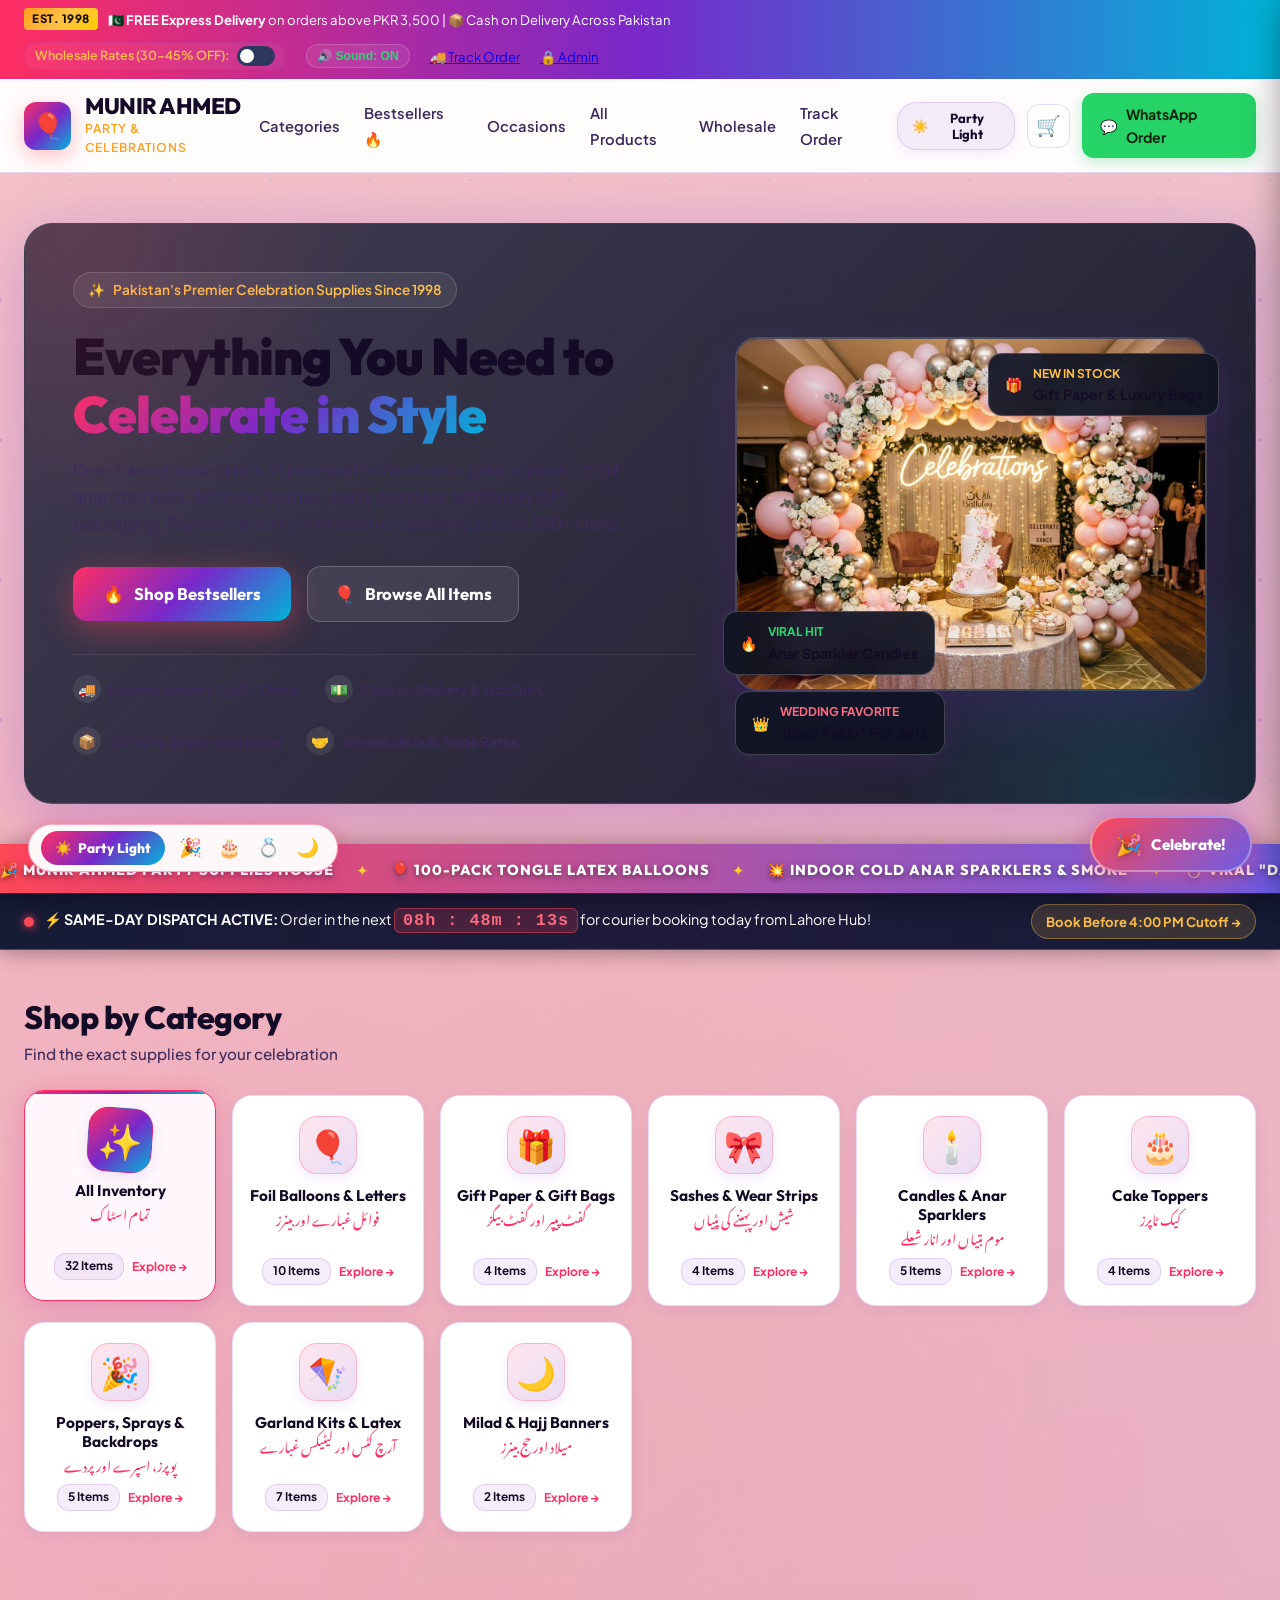
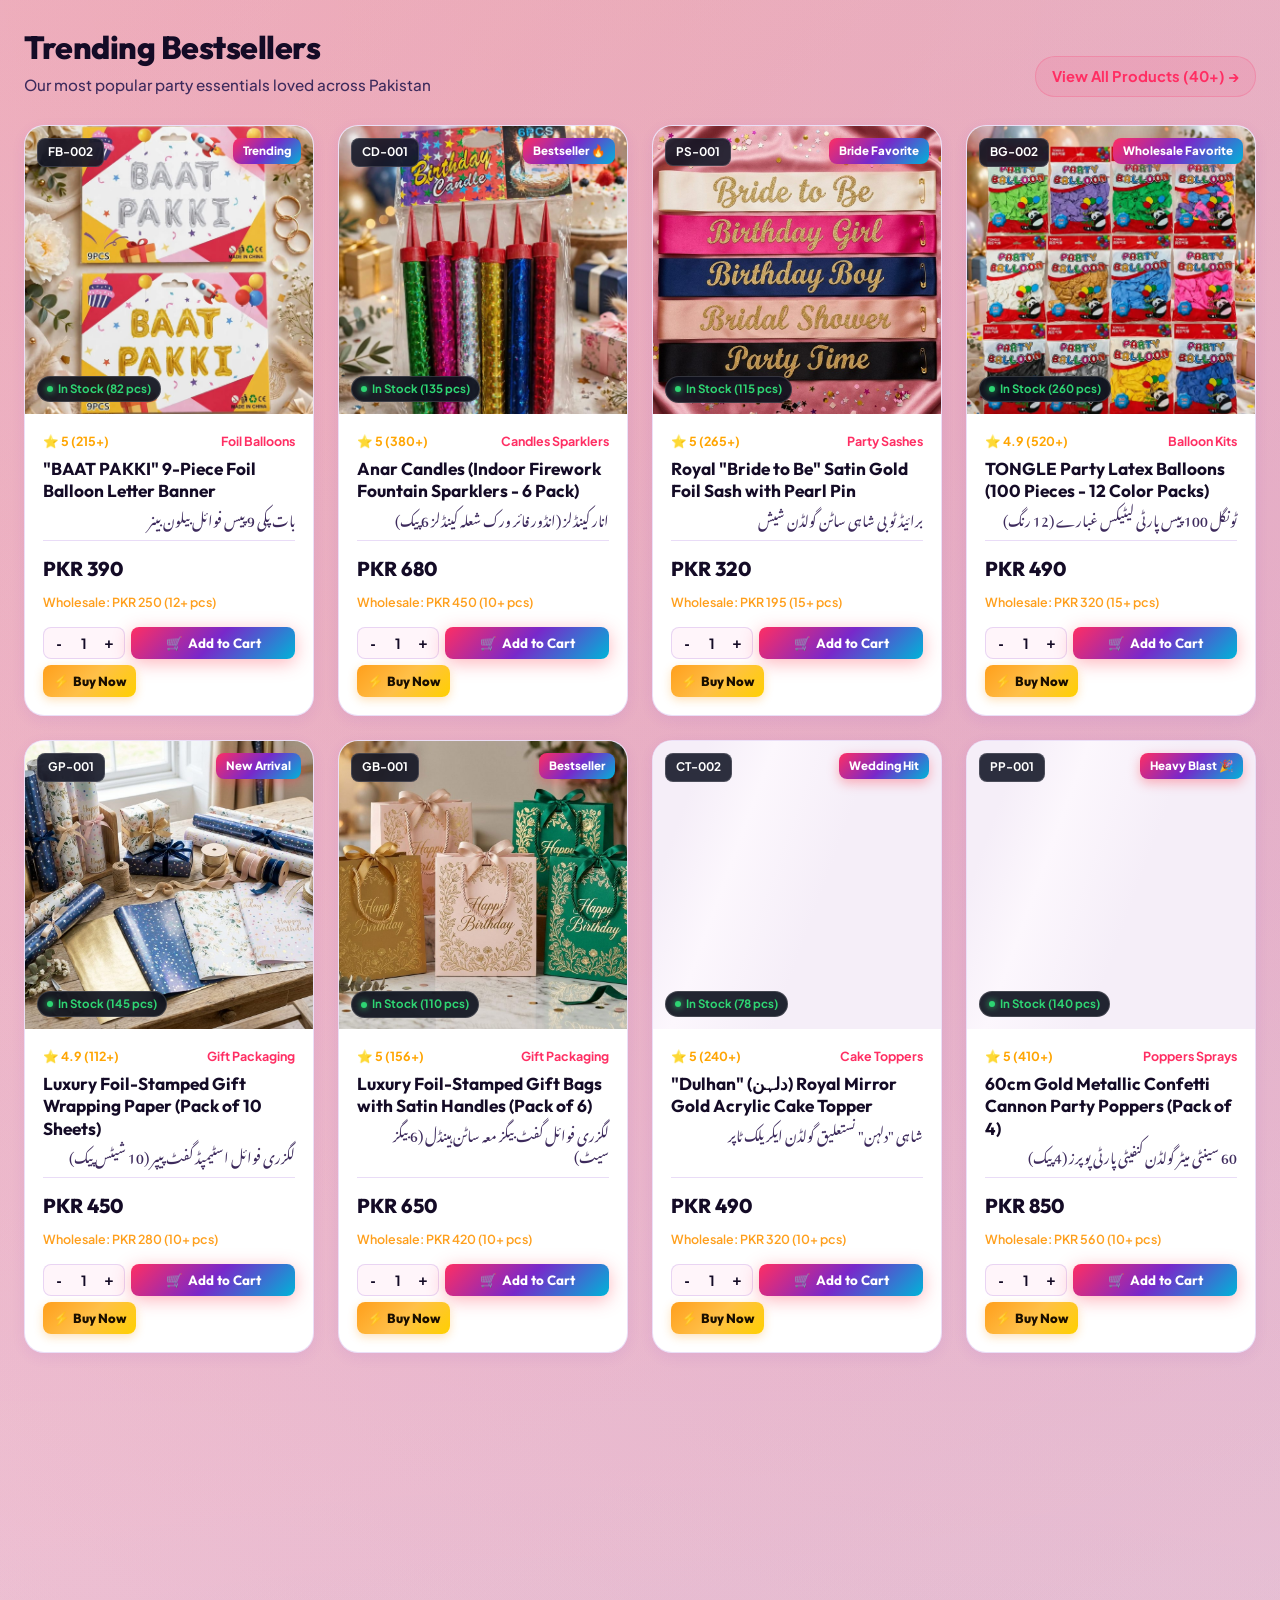
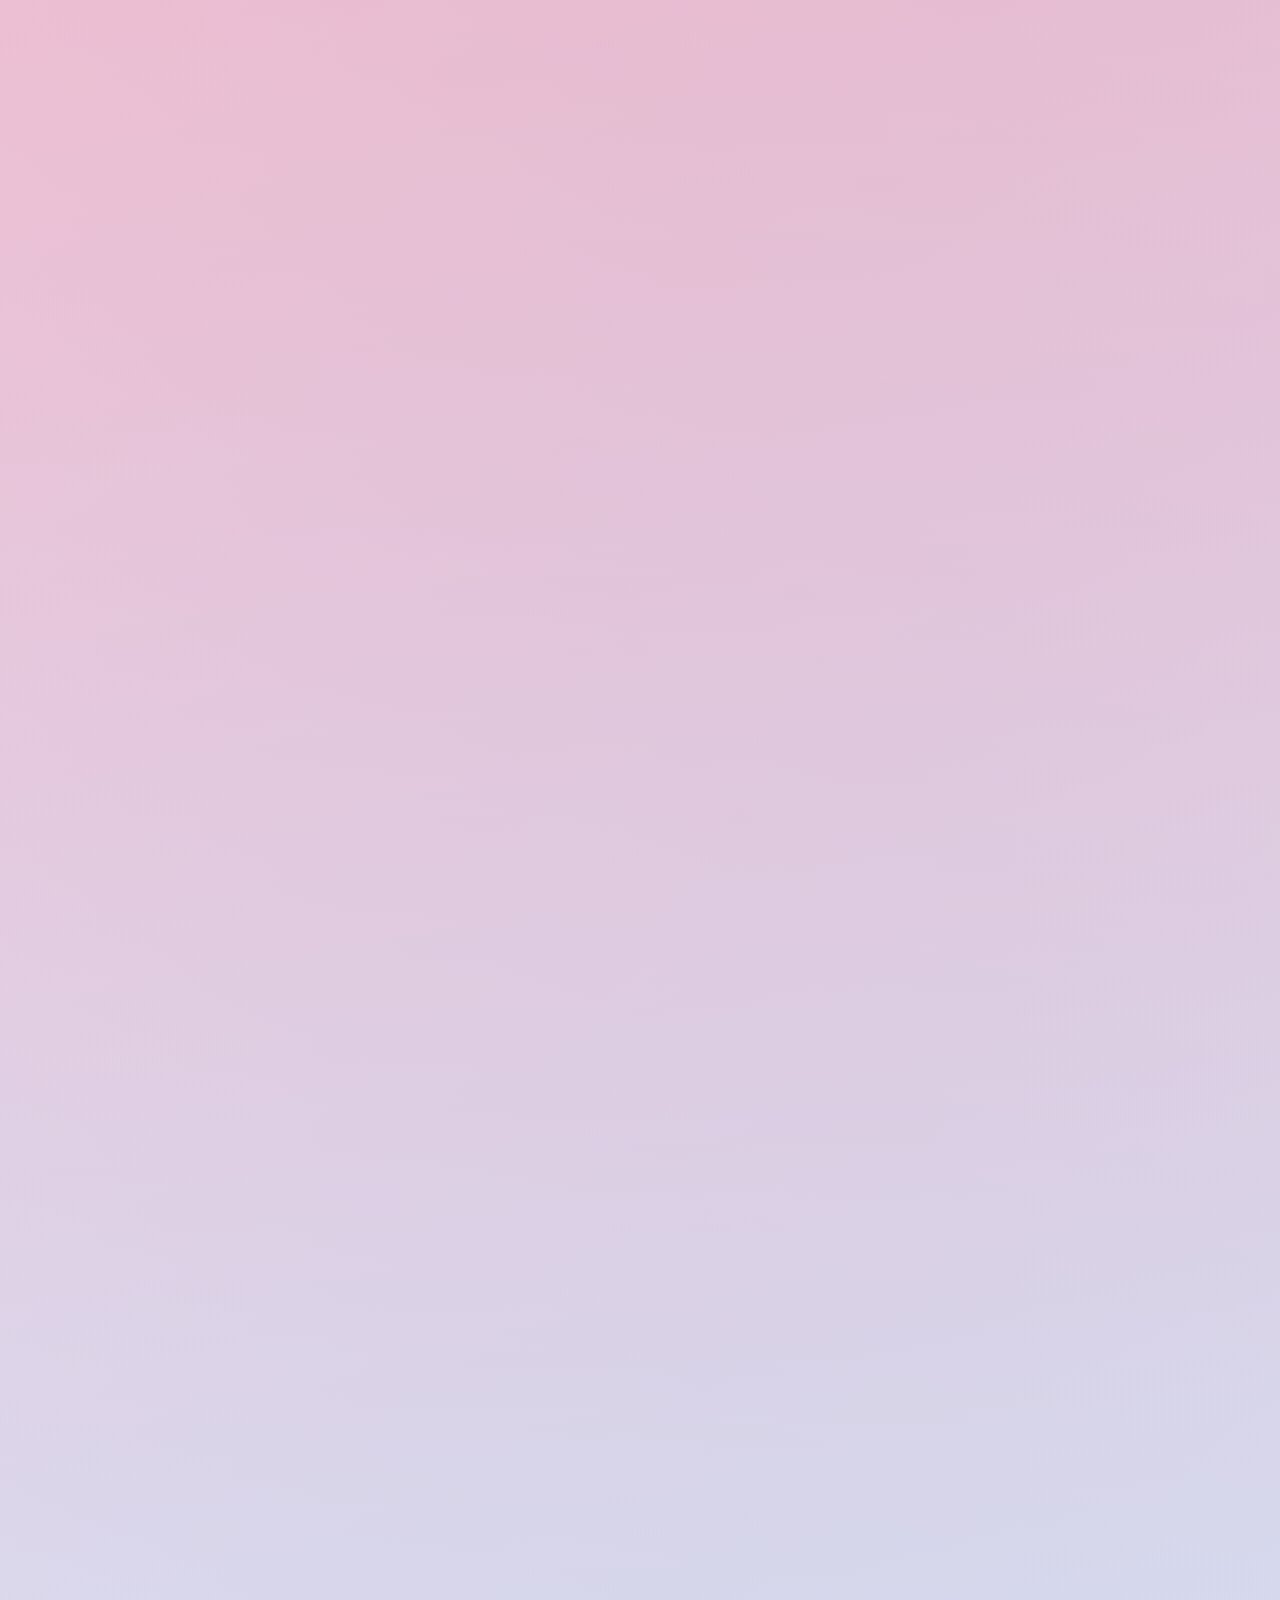
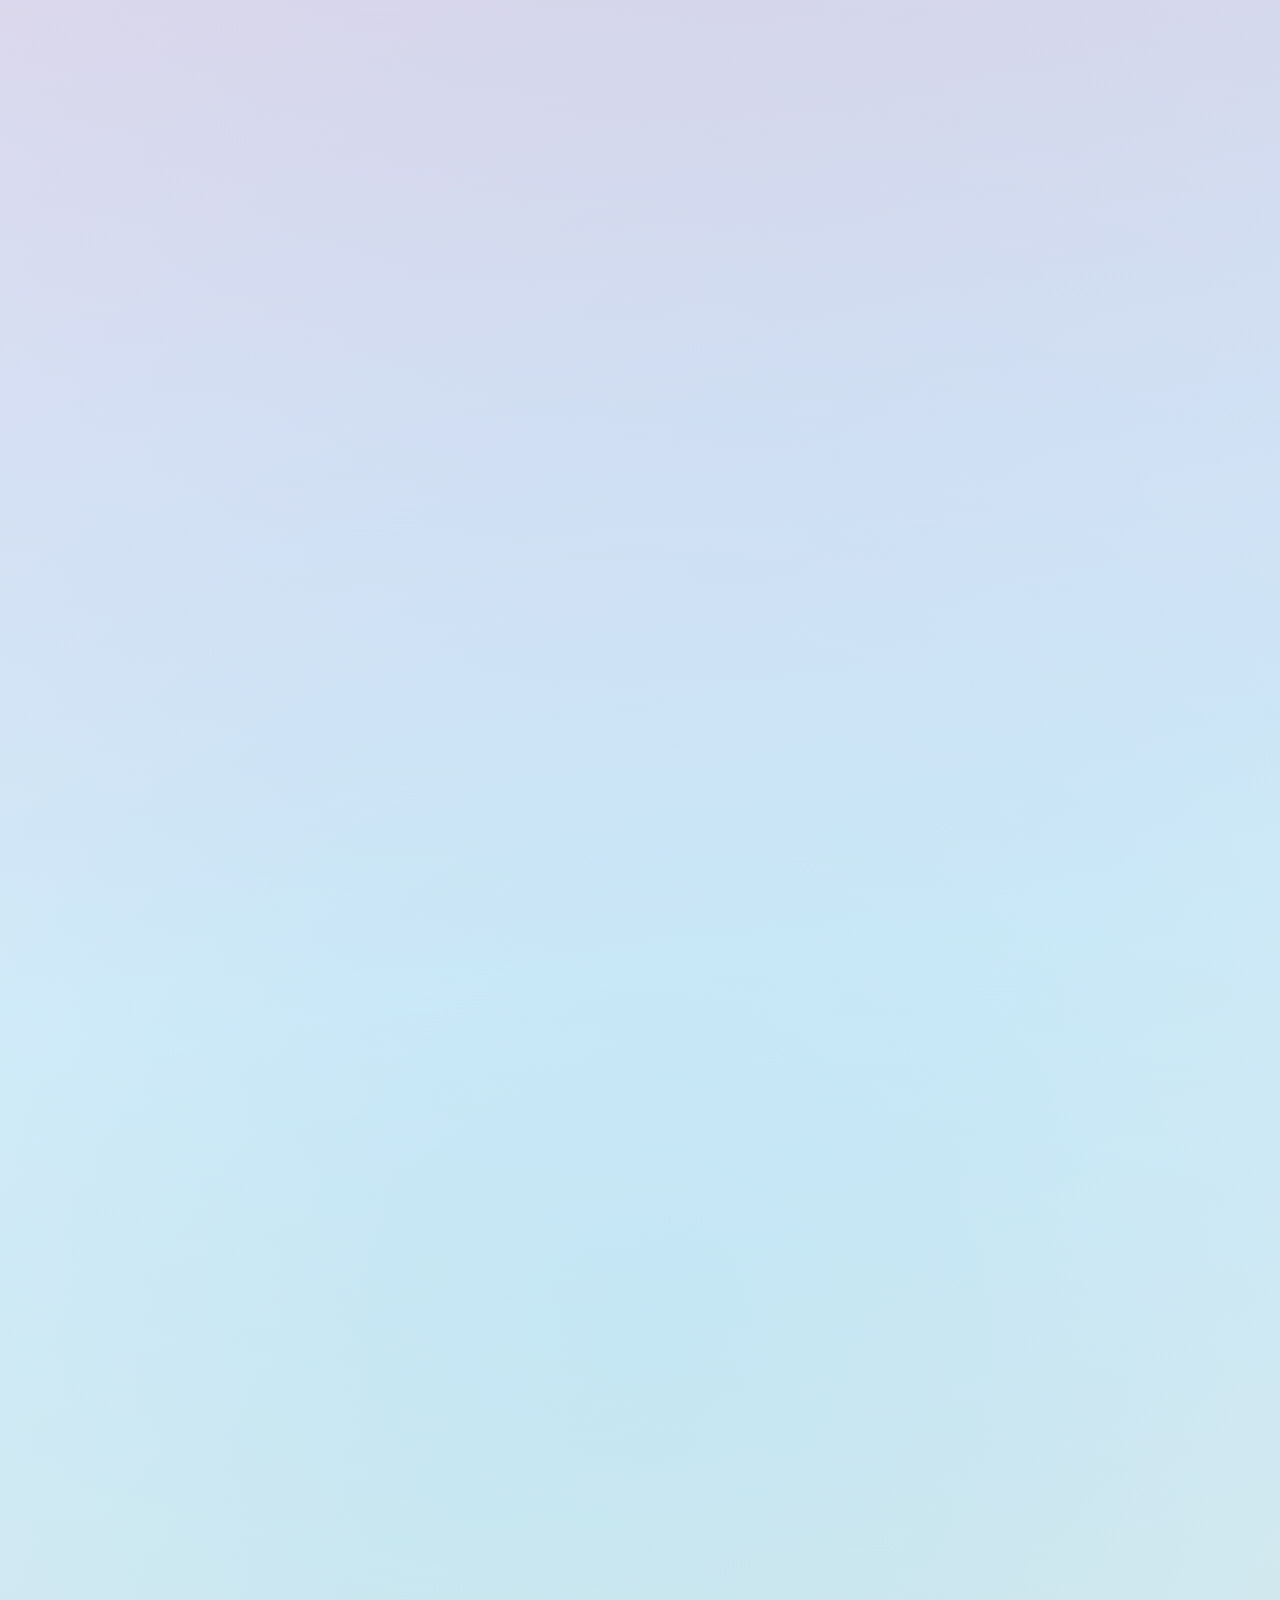
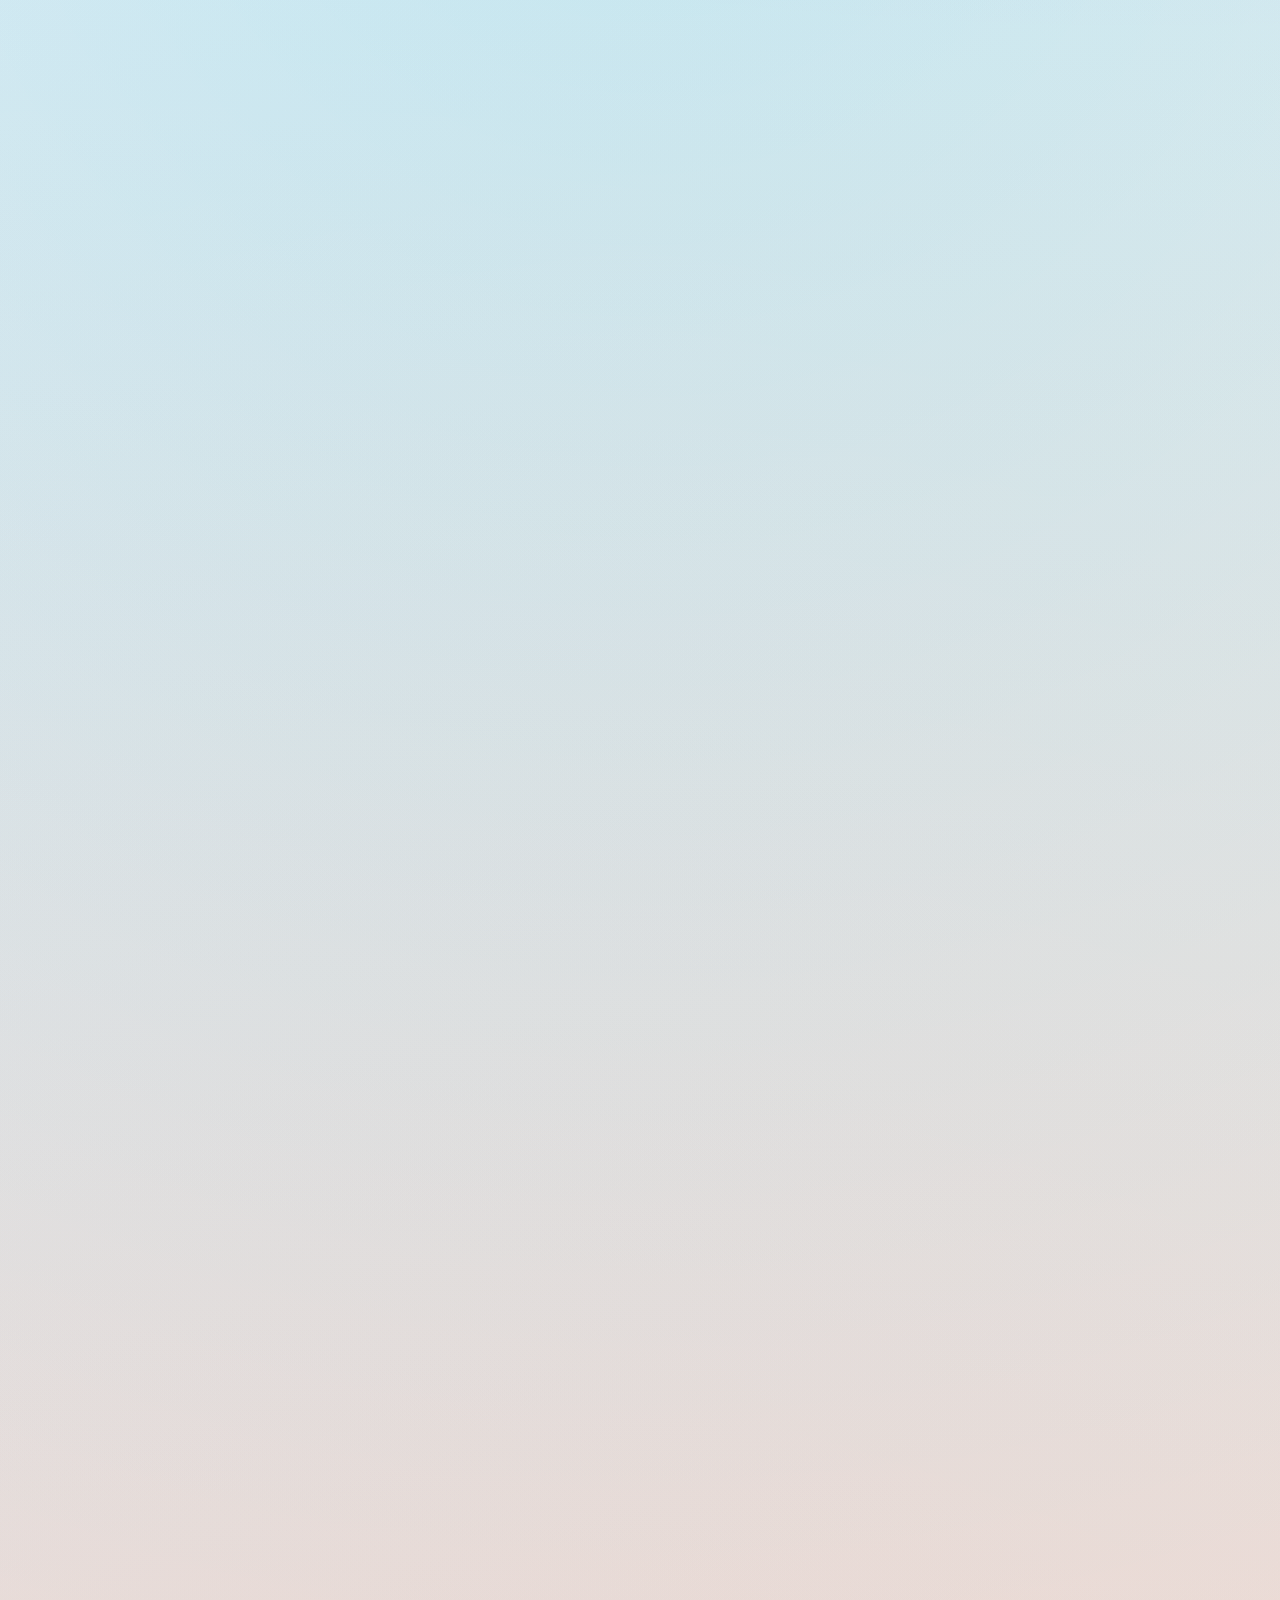
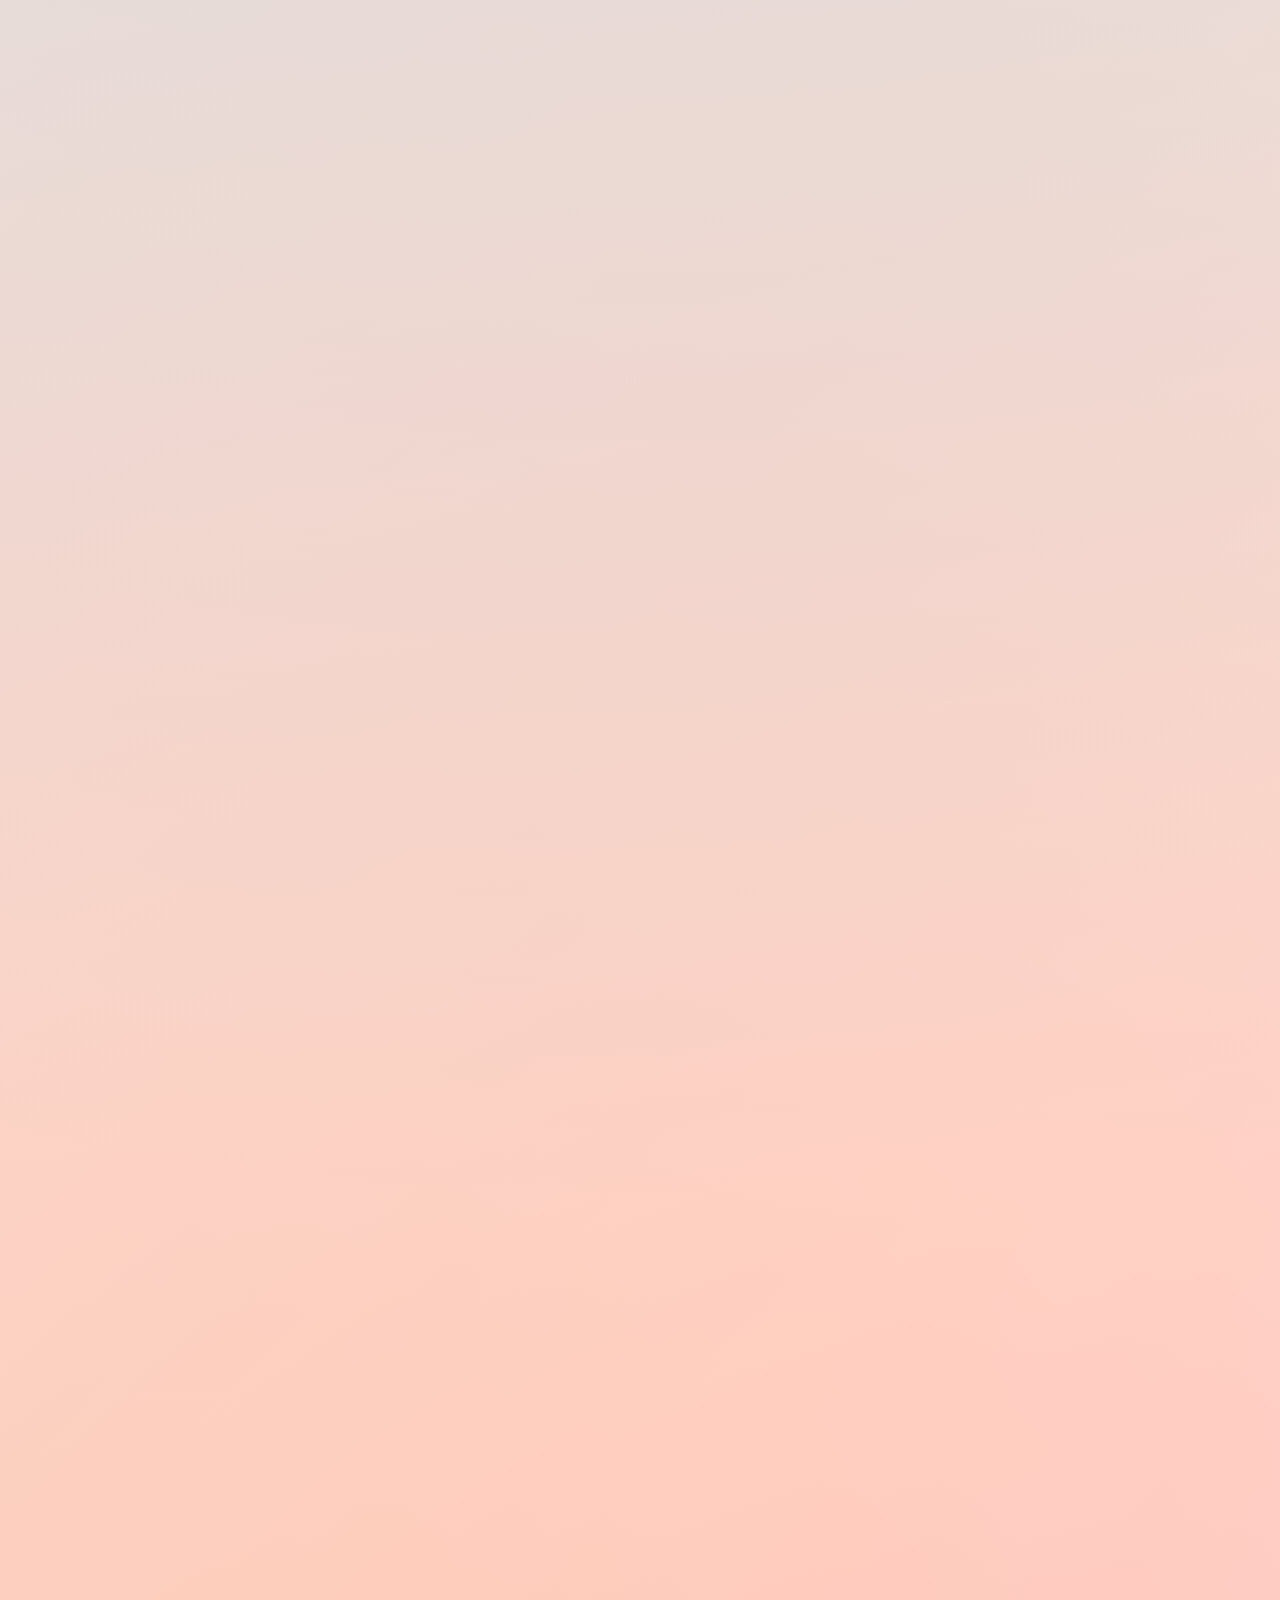
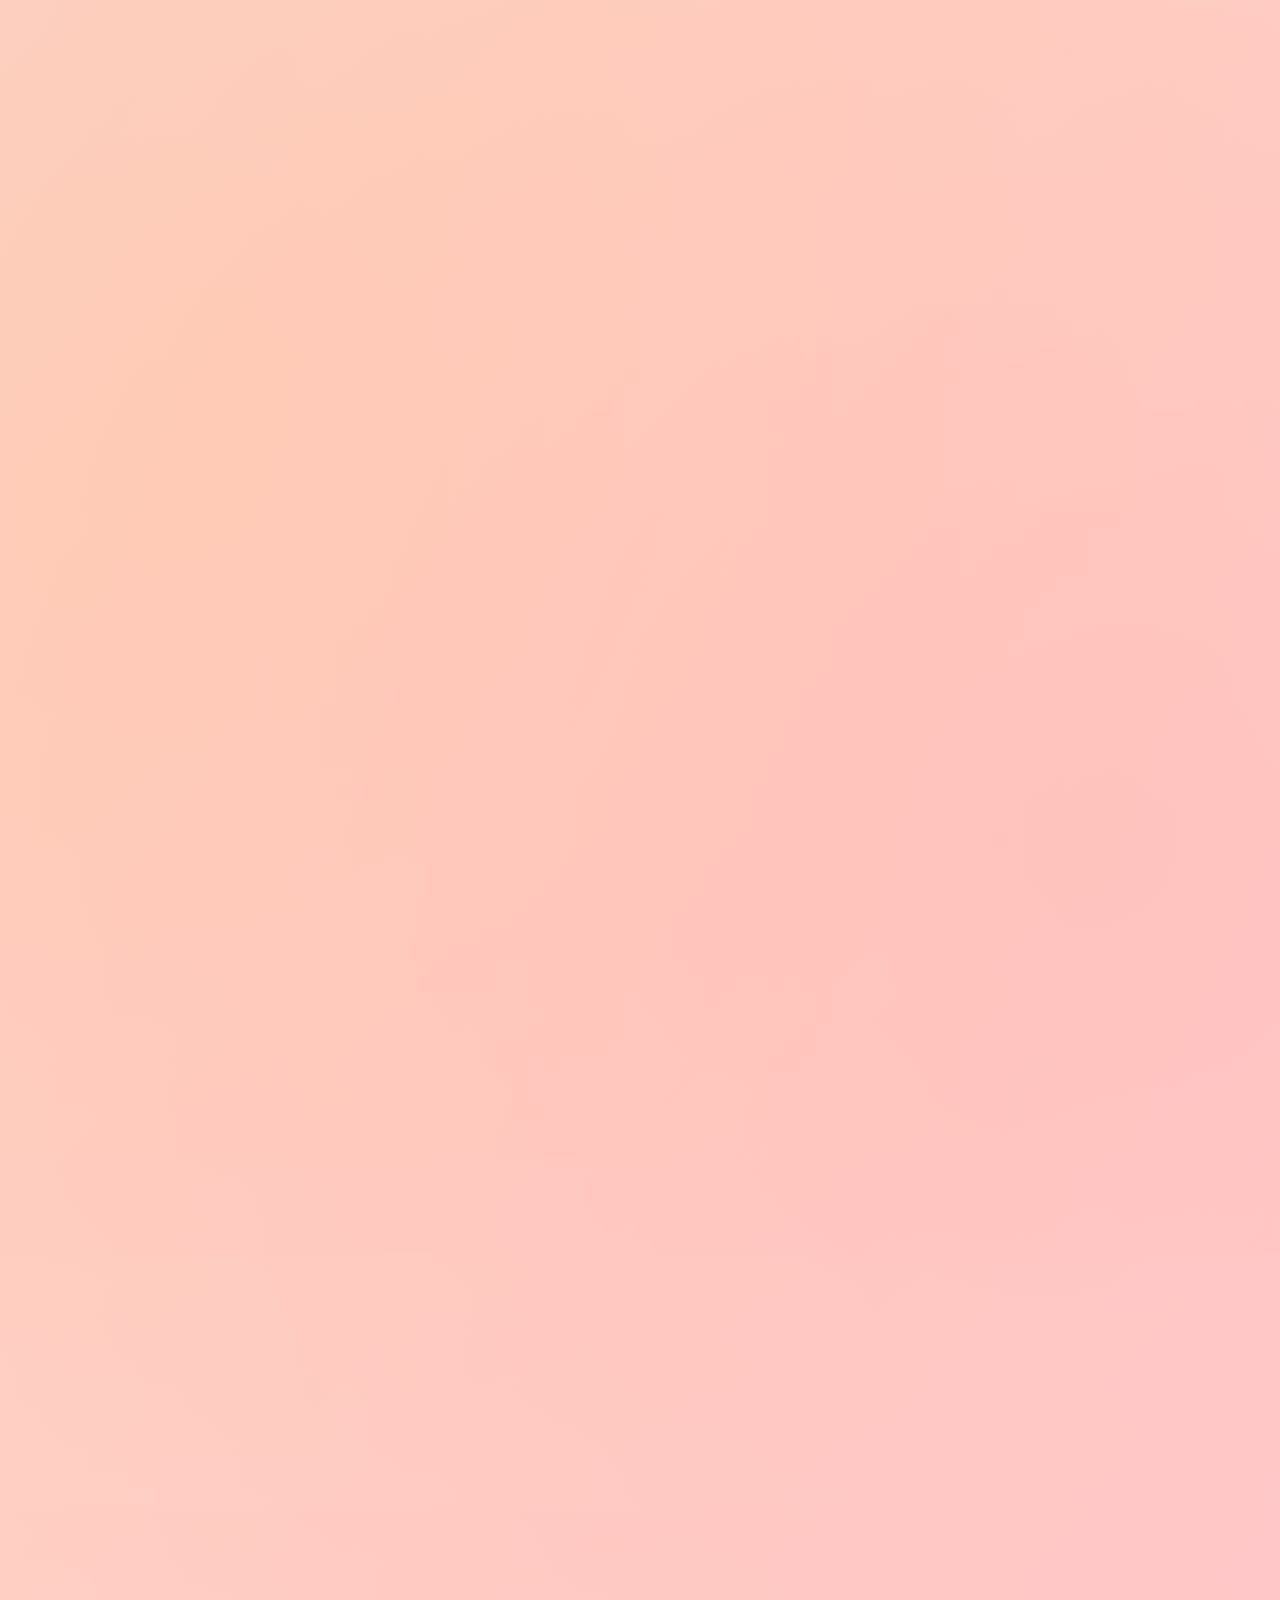
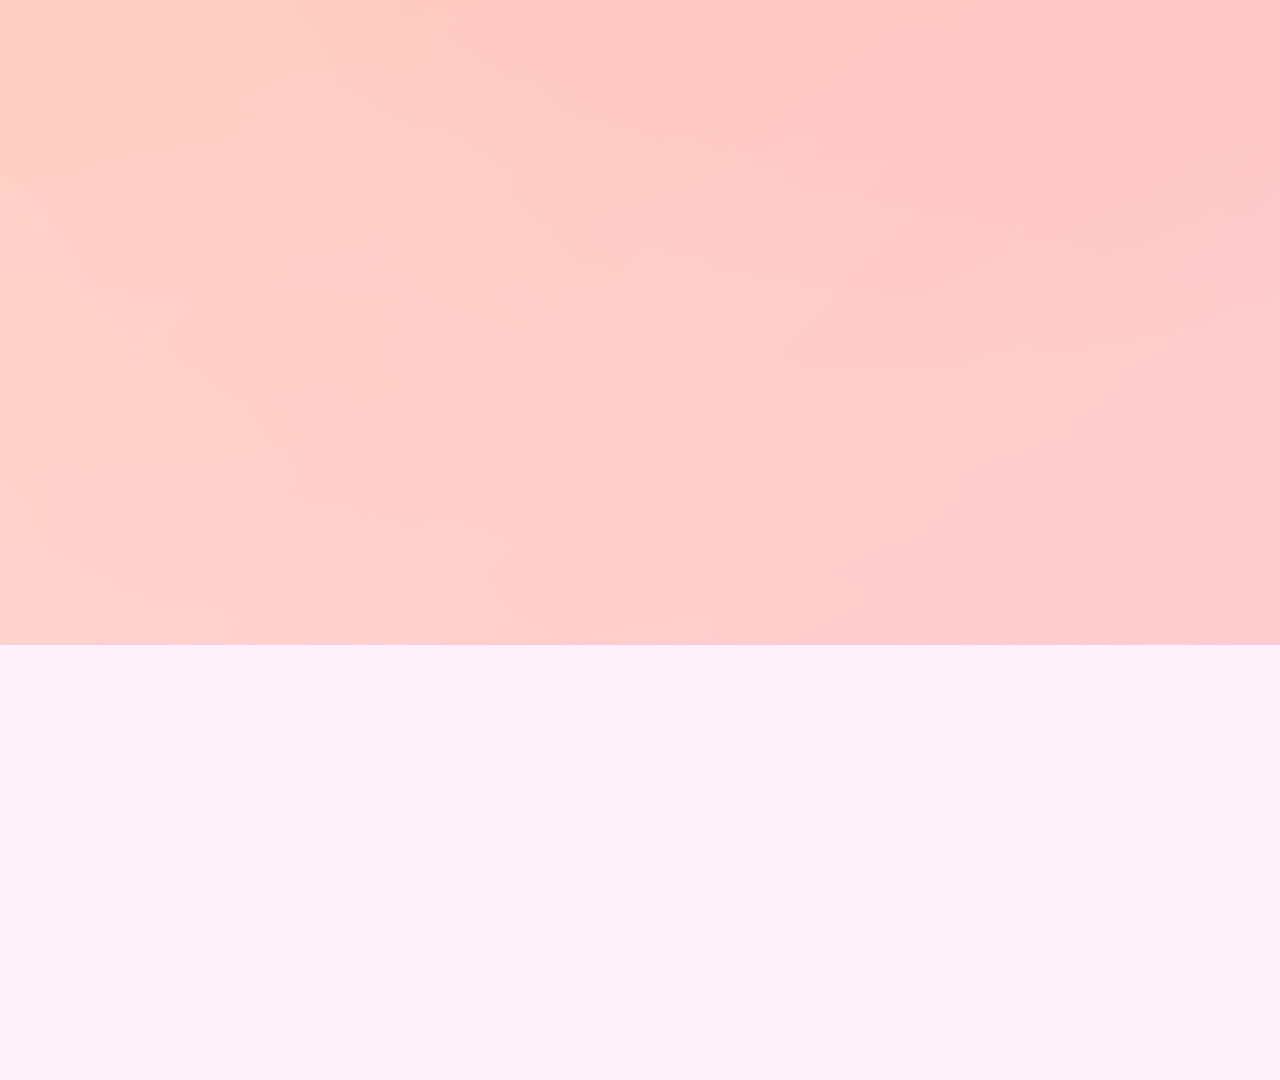
==== index.html @ c57008cc "feat: Enhance mobile phone responsiveness, iOS safe-area insets, and vertical delivery tracking step" ====
<!DOCTYPE html>
<html lang="en" dir="ltr">
<head>
  <meta charset="UTF-8">
  <meta name="viewport" content="width=device-width, initial-scale=1.0, viewport-fit=cover">
  <meta name="theme-color" content="#ff2e63">
  <meta name="apple-mobile-web-app-capable" content="yes">
  <meta name="apple-mobile-web-app-status-bar-style" content="default">
  <title>Munir Ahmed Decorations | Pakistan's Premier Party Supplies & Balloons Store</title>
  
  <!-- SEO & Social Meta Tags -->
  <meta name="description" content="Munir Ahmed Decorations (منیر احمد ڈیکوریشنز) - Pakistan's ultimate party supplies, foil balloons, cake toppers, anar sparkler candles, party poppers, sashes, and gift paper & bags wholesale and retail store. COD, JazzCash, EasyPaisa.">
  <meta name="keywords" content="Munir Ahmed Decorations, party supplies Pakistan, foil balloons Lahore Karachi, cake toppers Pakistan, anar candles, party poppers, birthday sashes, gift wrapping paper, gift bags, wholesale party items">
  <meta name="author" content="Munir Ahmed Decorations Co.">
  
  <!-- OpenGraph -->
  <meta property="og:title" content="Munir Ahmed Decorations | Party Supplies & Balloon House">
  <meta property="og:description" content="Everything for birthdays, weddings, bridal showers & milestones. Real inventory stock with COD & nationwide express delivery.">
  <meta property="og:type" content="website">
  <meta property="og:image" content="assets/images/birthday_decor.jpg">

  <!-- Schema.org JSON-LD -->
  <script type="application/ld+json">
  {
    "@context": "https://schema.org",
    "@type": "PartyStore",
    "name": "Munir Ahmed Decorations",
    "alternateName": "منیر احمد ڈیکوریشنز",
    "image": "assets/images/birthday_decor.jpg",
    "telephone": "+923008451998",
    "address": {
      "@type": "PostalAddress",
      "streetAddress": "Royal Market, Near Hall Road & Liberty",
      "addressLocality": "Lahore",
      "addressRegion": "Punjab",
      "postalCode": "54000",
      "addressCountry": "PK"
    },
    "priceRange": "PKR 150 - PKR 5,000",
    "paymentAccepted": "Cash on Delivery, JazzCash, EasyPaisa, Meezan Bank, Raast"
  }
  </script>

  <!-- Resource Hints & Google Fonts Preconnect -->
  <link rel="dns-prefetch" href="https://fonts.googleapis.com">
  <link rel="dns-prefetch" href="https://fonts.gstatic.com">
  <link rel="preconnect" href="https://fonts.googleapis.com">
  <link rel="preconnect" href="https://fonts.gstatic.com" crossorigin>
  <link rel="stylesheet" href="https://fonts.googleapis.com/css2?family=Outfit:wght@400;500;600;700;800;900&family=Plus+Jakarta+Sans:wght@300;400;500;600;700;800&family=Noto+Nastaliq+Urdu:wght@400;700&display=swap">

  <!-- Stylesheet -->
  <link rel="stylesheet" href="css/styles.css">
</head>
<body>

  <!-- Celebration Confetti Particle Canvas -->
  <canvas id="confetti-canvas"></canvas>

  <!-- ===================================================================
       TOP ANNOUNCEMENT BAR
       =================================================================== -->
  <div class="top-announcement">
    <div class="announcement-left">
      <span class="badge-trust">EST. 1998</span>
      <span>🇵🇰 <strong>FREE Express Delivery</strong> on orders above PKR 3,500 | 📦 Cash on Delivery Across Pakistan</span>
    </div>
    
    <div class="announcement-right">
      <!-- Wholesale Mode Toggle -->
      <div class="wholesale-switch-container">
        <label for="wholesale-toggle" class="wholesale-label">Wholesale Rates (30-45% OFF):</label>
        <label class="switch-toggle">
          <input type="checkbox" id="wholesale-toggle">
          <span class="slider-round"></span>
        </label>
      </div>

      <!-- Party Sound FX Toggle -->
      <button id="btn-sound-toggle" class="btn-sound-toggle" title="Toggle Sound Effects">
        🔊 Sound: ON
      </button>

      <!-- Track Order Link -->
      <a href="track.html" class="top-link">
        <span>🚚 Track Order</span>
      </a>

      <!-- Admin Passcode Trigger -->
      <a href="admin.html" class="top-admin-link">
        <span>🔒 Admin</span>
      </a>
    </div>
  </div>

  <!-- ===================================================================
       MAIN HEADER / NAVIGATION
       =================================================================== -->
  <header class="main-header">
    <div class="nav-container">
      <!-- Brand Identity -->
      <a href="#home" class="brand-wrapper">
        <div class="brand-icon-box">🎈</div>
        <div class="brand-title-box">
          <span class="brand-name">MUNIR AHMED</span>
          <span class="brand-sub">PARTY & CELEBRATIONS</span>
        </div>
      </a>

      <!-- Navigation Links -->
      <nav>
        <ul class="nav-links">
          <li><a href="#categories" class="nav-link">Categories</a></li>
          <li><a href="#popular-items" class="nav-link">Bestsellers 🔥</a></li>
          <li><a href="#celebrations" class="nav-link">Occasions</a></li>
          <li><a href="#catalog" class="nav-link">All Products</a></li>
          <li><a href="#wholesale" class="nav-link">Wholesale</a></li>
          <li><a href="track.html" class="nav-link">Track Order</a></li>
        </ul>
      </nav>

      <!-- Action Buttons -->
      <div class="nav-actions">
        <!-- Party Theme Switcher (Light / Dark Mode) -->
        <button id="btn-theme-toggle" class="btn-theme-toggle" title="Switch Theme (Light / Dark)">
          <span>☀️</span>
          <span>Theme</span>
        </button>

        <!-- Cart Drawer Trigger -->
        <button id="btn-open-cart" class="btn-cart-trigger" title="View Cart">
          🛒
          <span id="cart-badge" class="cart-count-badge" style="display: none;">0</span>
        </button>

        <!-- Direct WhatsApp Order -->
        <a href="https://wa.me/923008451998?text=Assalam%20o%20Alaikum!%20I%20want%20to%20order%20party%20supplies%20from%20Munir%20Ahmed%20Decorations" target="_blank" class="btn-whatsapp-nav">
          <span>💬</span>
          <span>WhatsApp Order</span>
        </a>
      </div>
    </div>
  </header>

  <!-- ===================================================================
       HERO BANNER SECTION
       =================================================================== -->
  <section id="home" class="hero-banner">
    <div class="container">
      <div class="hero-card">
        <div class="hero-text-col">
          <div class="hero-pill">
            <span>✨</span>
            <span>Pakistan's Premier Celebration Supplies Since 1998</span>
          </div>

          <h1 class="hero-title">
            Everything You Need to <span class="gradient-text">Celebrate in Style</span>
          </h1>

          <p class="hero-desc">
            Direct warehouse stock of premium foil balloons, cake toppers, cold anar sparklers, birthday sashes, party poppers, and luxury gift packaging. Express delivery with Cash on Delivery across 250+ cities.
          </p>

          <div class="hero-buttons">
            <a href="#popular-items" class="btn-primary-party">
              <span>🔥</span>
              <span>Shop Bestsellers</span>
            </a>
            <a href="#catalog" class="btn-secondary-party">
              <span>🎈</span>
              <span>Browse All Items</span>
            </a>
          </div>

          <div class="hero-features-row">
            <div class="hero-feature-item">
              <span class="feature-icon-circle">🚚</span>
              <span>Express Delivery (250+ Cities)</span>
            </div>
            <div class="hero-feature-item">
              <span class="feature-icon-circle">💵</span>
              <span>Cash on Delivery & JazzCash</span>
            </div>
            <div class="hero-feature-item">
              <span class="feature-icon-circle">📦</span>
              <span>100% In-Stock Guarantee</span>
            </div>
            <div class="hero-feature-item">
              <span class="feature-icon-circle">🤝</span>
              <span>Wholesale Bulk Trade Rates</span>
            </div>
          </div>
        </div>

        <!-- Hero Visual Showcase -->
        <div class="hero-visual-showcase">
          <div class="hero-image-grid-box">
            <img src="assets/images/birthday_decor.jpg" alt="Party Supplies Stock by Munir Ahmed Decorations" fetchpriority="high" decoding="async" width="560" height="420">
          </div>

          <div class="hero-floating-tag tag-top-right">
            <span>🎁</span>
            <div>
              <span style="color:#ffc048; display:block; font-size:0.75rem;">NEW IN STOCK</span>
              <span>Gift Paper & Luxury Bags</span>
            </div>
          </div>

          <div class="hero-floating-tag tag-bottom-left">
            <span>🔥</span>
            <div>
              <span style="color:#2ed573; display:block; font-size:0.75rem;">VIRAL HIT</span>
              <span>Anar Sparkler Candles</span>
            </div>
          </div>

          <div class="hero-floating-tag tag-top-left">
            <span>👑</span>
            <div>
              <span style="color:#ff6b81; display:block; font-size:0.75rem;">WEDDING FAVORITE</span>
              <span>"Baat Pakki" Foil Sets</span>
            </div>
          </div>
        </div>
      </div>
    </div>
  </section>

  <!-- ===================================================================
       CELEBRATION INFINITE MARQUEE TICKER TAPE
       =================================================================== -->
  <div class="party-marquee-strip">
    <div class="party-marquee-track">
      <div class="party-marquee-item">🎉 MUNIR AHMED PARTY SUPPLIES HOUSE</div>
      <div class="marquee-star">✦</div>
      <div class="party-marquee-item">🎈 100-PACK TONGLE LATEX BALLOONS</div>
      <div class="marquee-star">✦</div>
      <div class="party-marquee-item">💥 INDOOR COLD ANAR SPARKLERS & SMOKE</div>
      <div class="marquee-star">✦</div>
      <div class="party-marquee-item">💍 VIRAL "DATE FIXED" & "BAAT PAKKI" FOIL SETS</div>
      <div class="marquee-star">✦</div>
      <div class="party-marquee-item">🎁 METALLIC GIFT WRAP & LUXURY RIBBON BAGS</div>
      <div class="marquee-star">✦</div>
      <div class="party-marquee-item">🎂 GOLDEN ACRYLIC DULHAN & NIKKAH TOPPERS</div>
      <div class="marquee-star">✦</div>
      <div class="party-marquee-item">🚚 EXPRESS TCS & LEOPARDS COD TO 250+ CITIES</div>
      <div class="marquee-star">✦</div>
      <div class="party-marquee-item">✨ 45,000+ CELEBRATIONS SUPPLIED SINCE 1998</div>
      <div class="marquee-star">✦</div>
      <!-- Seamless loop duplicate -->
      <div class="party-marquee-item">🎉 MUNIR AHMED PARTY SUPPLIES HOUSE</div>
      <div class="marquee-star">✦</div>
      <div class="party-marquee-item">🎈 100-PACK TONGLE LATEX BALLOONS</div>
      <div class="marquee-star">✦</div>
      <div class="party-marquee-item">💥 INDOOR COLD ANAR SPARKLERS & SMOKE</div>
      <div class="marquee-star">✦</div>
      <div class="party-marquee-item">💍 VIRAL "DATE FIXED" & "BAAT PAKKI" FOIL SETS</div>
      <div class="marquee-star">✦</div>
      <div class="party-marquee-item">🎁 METALLIC GIFT WRAP & LUXURY RIBBON BAGS</div>
      <div class="marquee-star">✦</div>
      <div class="party-marquee-item">🎂 GOLDEN ACRYLIC DULHAN & NIKKAH TOPPERS</div>
      <div class="marquee-star">✦</div>
      <div class="party-marquee-item">🚚 EXPRESS TCS & LEOPARDS COD TO 250+ CITIES</div>
      <div class="marquee-star">✦</div>
      <div class="party-marquee-item">✨ 45,000+ CELEBRATIONS SUPPLIED SINCE 1998</div>
      <div class="marquee-star">✦</div>
    </div>
  </div>

  <!-- ===================================================================
       URGENT SAME-DAY DISPATCH COUNTDOWN STRIP
       =================================================================== -->
  <div class="dispatch-countdown-strip">
    <div class="container dispatch-countdown-content">
      <div class="dispatch-pulse-box">
        <span class="dispatch-pulse-dot"></span>
        <span>⚡ <strong>SAME-DAY DISPATCH ACTIVE:</strong> Order in the next <span id="dispatch-timer" class="countdown-digits">01h : 42m : 18s</span> for courier booking today from Lahore Hub!</span>
      </div>
      <a href="#catalog" class="dispatch-cta-btn">Book Before 4:00 PM Cutoff →</a>
    </div>
  </div>

  <!-- ===================================================================
       1. SHOP BY CATEGORY
       =================================================================== -->
  <section id="categories" class="shopify-section section-categories">
    <div class="container">
      <div class="shopify-section-header">
        <h2 class="shopify-section-title">Shop by Category</h2>
        <p class="shopify-section-subtitle">Find the exact supplies for your celebration</p>
      </div>

      <div class="categories-grid" id="category-tiles-container">
        <!-- Rendered dynamically by app.js -->
      </div>
    </div>
  </section>

  <!-- ===================================================================
       2. TRENDING BESTSELLERS
       =================================================================== -->
  <section id="popular-items" class="shopify-section section-popular">
    <div class="container">
      <div class="shopify-section-header flex-between">
        <div>
          <h2 class="shopify-section-title">Trending Bestsellers</h2>
          <p class="shopify-section-subtitle">Our most popular party essentials loved across Pakistan</p>
        </div>
        <a href="#catalog" class="shopify-view-all-link">View All Products (40+) →</a>
      </div>

      <!-- Popular Products Grid (Injected dynamically by app.js) -->
      <div class="products-grid popular-products-grid" id="popular-products-grid">
        <!-- Product Cards injected by app.js renderPopularItems() -->
      </div>
    </div>
  </section>

  <!-- ===================================================================
       3. SHOP BY OCCASION
       =================================================================== -->
  <section id="celebrations" class="shopify-section section-celebrations">
    <div class="container">
      <div class="shopify-section-header">
        <h2 class="shopify-section-title">Shop by Occasion</h2>
        <p class="shopify-section-subtitle">Curated party collections for every milestone event</p>
      </div>

      <div class="celebration-cards-grid">
        <div class="celebration-card theme-birthday" onclick="filterByOccasion('birthday')">
          <div class="celebration-icon">🎂</div>
          <h4>Birthday Bash</h4>
          <p>Sashes, spiral candles, number foil balloons & cake toppers</p>
          <span class="celebration-link">Shop Birthday Sets →</span>
        </div>

        <div class="celebration-card theme-wedding" onclick="filterByOccasion('wedding')">
          <div class="celebration-icon">💍</div>
          <h4>Baat Pakki & Nikkah</h4>
          <p>Date Fixed, Baat Pakki, Mehndi letter balloons & anar candles</p>
          <span class="celebration-link">Shop Wedding Sets →</span>
        </div>

        <div class="celebration-card theme-bridal" onclick="filterByOccasion('bridal')">
          <div class="celebration-icon">👰</div>
          <h4>Bridal Shower</h4>
          <p>Bride-to-be sashes, rose gold balloons & photo backdrops</p>
          <span class="celebration-link">Shop Bridal Sets →</span>
        </div>

        <div class="celebration-card theme-packaging" onclick="filterByOccasion('packaging')">
          <div class="celebration-icon">🎁</div>
          <h4>Gift Packaging</h4>
          <p>Holographic wrapping sheets, luxury ribbon gift bags</p>
          <span class="celebration-link">Shop Packaging →</span>
        </div>

        <div class="celebration-card theme-religious" onclick="filterByOccasion('religious')">
          <div class="celebration-icon">🌙</div>
          <h4>Milad & Hajj Mubarak</h4>
          <p>Golden calligraphy banners, crescent moon & Kaaba decor</p>
          <span class="celebration-link">Shop Islamic Banners →</span>
        </div>

        <div class="celebration-card theme-sparkler" onclick="filterByOccasion('sparkler')">
          <div class="celebration-icon">✨</div>
          <h4>Poppers & Anar Sparklers</h4>
          <p>Indoor safe cold sparkler candles & metallic confetti canons</p>
          <span class="celebration-link">Shop Sparklers →</span>
        </div>
      </div>
    </div>
  </section>

  <!-- ===================================================================
       4. ALL PRODUCTS CATALOG
       =================================================================== -->
  <section id="catalog" class="shopify-section section-catalog">
    <div class="container">
      <!-- Section Header -->
      <div class="shopify-section-header">
        <h2 class="shopify-section-title">All Products</h2>
        <p class="shopify-section-subtitle">Complete live inventory with real-time stock levels ready for dispatch</p>
      </div>

      <!-- Catalog Controls -->
      <div class="catalog-header-bar">
        <!-- Search Box -->
        <div class="search-box-wrapper">
          <span class="search-icon">🔍</span>
          <input type="text" id="catalog-search" class="search-input" placeholder="Search balloons, candles, sashes, gift bags...">
          <button type="button" id="btn-clear-search" class="btn-clear-search" style="display:none;" title="Clear search">✕</button>
        </div>

        <!-- Sort Select -->
        <select id="catalog-sort" class="sort-select">
          <option value="featured">Featured / Bestsellers</option>
          <option value="price-low">Price: Low to High</option>
          <option value="price-high">Price: High to Low</option>
          <option value="stock">Stock Availability</option>
          <option value="rating">Top Rated</option>
        </select>
      </div>

      <!-- Category Filter Pills Bar -->
      <div class="filter-pills-bar" id="category-pills-bar">
        <!-- Rendered dynamically by app.js -->
      </div>

      <!-- Wholesale Alert Banner -->
      <div class="wholesale-alert-strip">
        <div class="wholesale-alert-left">
          <span class="wholesale-alert-icon">💡</span>
          <div class="wholesale-alert-text">
            <span>Looking for <strong>Wholesale Bulk Discounts (30% - 45% OFF)</strong>? Toggle Wholesale Mode or order 10+ pcs!</span>
          </div>
        </div>
        <button id="btn-quick-toggle-wholesale" class="btn-primary-party" style="padding: 8px 18px; font-size: 0.88rem;">
          Toggle Wholesale Mode
        </button>
      </div>

      <!-- Product Grid -->
      <div class="products-grid" id="products-grid">
        <!-- Product Cards injected by app.js -->
      </div>
    </div>
  </section>

  <!-- ===================================================================
       5. WHOLESALE & BULK SUPPLY DESK
       =================================================================== -->
  <section id="wholesale" class="shopify-section section-wholesale-desk">
    <div class="container">
      <div class="wholesale-box">
        <div class="wholesale-text-col">
          <div class="shopify-section-header" style="margin-bottom: 14px;">
            <h2 class="shopify-section-title">Wholesale & Bulk Supply Desk</h2>
            <p class="shopify-section-subtitle">Special trade rates for event decorators, balloon artists, schools & retailers</p>
          </div>

          <p style="color:var(--text-secondary); font-size:0.95rem; margin-bottom:20px; line-height:1.6;">
            Whether you are an event decorator stocking up on 100-pack Tongle balloons, party poppers by the carton, or a gift shop needing wholesale rolls of metallic wrapping paper and bags, we provide unbeatable factory-direct rates with express cargo/courier dispatch across Pakistan.
          </p>

          <ul class="wholesale-perks-list">
            <li class="wholesale-perk-item">
              <span>⭐</span>
              <span>Tiered wholesale margins (30% to 45% OFF)</span>
            </li>
            <li class="wholesale-perk-item">
              <span>⚡</span>
              <span>Same-day priority packing & dispatch</span>
            </li>
            <li class="wholesale-perk-item">
              <span>🧾</span>
              <span>Official sales invoice for tax & business accounts</span>
            </li>
            <li class="wholesale-perk-item">
              <span>💬</span>
              <span>Dedicated WhatsApp trade representative</span>
            </li>
          </ul>

          <a href="https://wa.me/923008451998?text=Assalam%20o%20Alaikum!%20I%20am%20interested%20in%20Wholesale%20bulk%20pricing%20from%20Munir%20Ahmed%20Decorations" target="_blank" class="btn-primary-party">
            <span>💬</span>
            <span>Contact Wholesale Desk via WhatsApp</span>
          </a>
        </div>

        <div class="wholesale-quick-calc">
          <div class="calc-title">Bulk Discount Estimator</div>
          <div class="calc-slider-group">
            <label>
              <span>Estimated Items Quantity:</span>
              <strong id="calc-qty-display">25 Units</strong>
            </label>
            <input type="range" id="calc-qty-slider" class="calc-slider" min="5" max="200" step="5" value="25">
          </div>

          <div class="calc-result-box">
            <div>
              <span style="font-size:0.8rem; color:var(--text-muted); display:block;">Estimated Wholesale Margin:</span>
              <strong style="color:#2ed573; font-size:1.2rem;" id="calc-savings-display">35% Wholesale Margin</strong>
            </div>
            <span class="calc-discount-badge" id="calc-tier-badge">Tier 2 Trade</span>
          </div>
        </div>
      </div>
    </div>
  </section>

  <!-- ===================================================================
       6. PAYMENT & DELIVERY OPTIONS
       =================================================================== -->
  <section id="payments" class="shopify-section section-payments">
    <div class="container">
      <div class="shopify-section-header" style="text-align: center; max-width: 650px; margin: 0 auto 36px;">
        <h2 class="shopify-section-title">Payment & Delivery Options</h2>
        <p class="shopify-section-subtitle">Convenient, trusted, and familiar payment methods across Pakistan</p>
      </div>

      <div class="payments-grid">
        <!-- Cash on Delivery -->
        <div class="payment-card">
          <div class="payment-header">
            <span class="payment-icon-large">💵</span>
            <div class="payment-title-box">
              <h4>Cash on Delivery (COD)</h4>
            </div>
          </div>
          <p class="payment-desc">
            Pay cash directly to the delivery rider at your doorstep. Available nationwide across 250+ Pakistani cities via TCS, Leopards, and Trax couriers.
          </p>
          <div class="payment-details-box">
            COD Rider Service | Delivery Fee PKR 250 (FREE above PKR 3,500)
          </div>
        </div>

        <!-- JazzCash Direct -->
        <div class="payment-card">
          <div class="payment-header">
            <span class="payment-icon-large">📱</span>
            <div class="payment-title-box">
              <h4>JazzCash Mobile Account</h4>
            </div>
          </div>
          <p class="payment-desc">
            Instant transfer from JazzCash Mobile App, Till Code, or any JazzCash retailer shop in Pakistan.
          </p>
          <div class="payment-details-box">
            Account: 0300-8451998<br>
            Title: Munir Ahmed (Decorations Co.)
          </div>
        </div>

        <!-- EasyPaisa Direct -->
        <div class="payment-card">
          <div class="payment-header">
            <span class="payment-icon-large">🟢</span>
            <div class="payment-title-box">
              <h4>EasyPaisa Account</h4>
            </div>
          </div>
          <p class="payment-desc">
            Send payments directly to our registered EasyPaisa merchant account. Zero transaction fees and instant confirmation.
          </p>
          <div class="payment-details-box">
            Account: 0300-8451998<br>
            Title: Munir Ahmed (Decorations Co.)
          </div>
        </div>

        <!-- Meezan Bank & Raast -->
        <div class="payment-card">
          <div class="payment-header">
            <span class="payment-icon-large">🏦</span>
            <div class="payment-title-box">
              <h4>Meezan Bank & Raast</h4>
            </div>
          </div>
          <p class="payment-desc">
            Instant 24/7 bank transfer via Raast ID or Meezan IBAN from any Pakistani mobile banking app (HBL, MCB, Allied, Alfalah, UBL).
          </p>
          <div class="payment-details-box">
            Raast ID: 03008451998<br>
            IBAN: PK42MEZN0001234567890101
          </div>
        </div>
      </div>
    </div>
  </section>

  <!-- ===================================================================
       FOOTER
       =================================================================== -->
  <footer class="main-footer">
    <div class="container">
      <div class="footer-grid">
        <div class="footer-col">
          <div class="brand-wrapper" style="margin-bottom: 16px;">
            <div class="brand-icon-box">🎈</div>
            <div class="brand-title-box">
              <span class="brand-name">MUNIR AHMED</span>
              <span class="brand-sub">PARTY & CELEBRATIONS</span>
            </div>
          </div>
          <p style="color:var(--text-secondary); font-size:0.88rem; line-height:1.6; margin-bottom:16px;">
            Pakistan's trusted destination for premium celebration accessories, foil balloons, party poppers, cake toppers, sparkler candles, and luxury gift packaging since 1998.
          </p>
          <div style="font-size:0.85rem; color:#ffc048; line-height:1.6;">
            📍 Royal Market, Near Hall Road & Liberty, Lahore, Pakistan<br>
            📞 Helpline / WhatsApp: +92 300 8451998
          </div>
        </div>

        <div class="footer-col">
          <h4>Product Lines</h4>
          <ul class="footer-links">
            <li><a href="#catalog" onclick="selectCategory('foil-balloons')">Foil Balloons & Letter Sets</a></li>
            <li><a href="#catalog" onclick="selectCategory('gift-packaging')">Gift Wrapping Paper & Bags</a></li>
            <li><a href="#catalog" onclick="selectCategory('party-sashes')">Birthday & Bride Sashes</a></li>
            <li><a href="#catalog" onclick="selectCategory('candles-sparklers')">Anar Candles & Sparklers</a></li>
            <li><a href="#catalog" onclick="selectCategory('cake-toppers')">Acrylic Cake Toppers</a></li>
            <li><a href="#catalog" onclick="selectCategory('balloon-kits')">DiMi Balloon Arch Kits</a></li>
          </ul>
        </div>

        <div class="footer-col">
          <h4>Customer Care</h4>
          <ul class="footer-links">
            <li><a href="track.html" style="color: #2ed573; font-weight: 700;">🚚 Track Parcel Live</a></li>
            <li><a href="#payments">Nationwide Delivery Rates</a></li>
            <li><a href="#payments">Payment Options (COD / JazzCash)</a></li>
            <li><a href="#wholesale">Wholesale & Trade Desk</a></li>
            <li><a href="admin.html" style="color: #ffc048;">🔒 Shop Owner Admin Desk</a></li>
          </ul>
        </div>

        <div class="footer-col">
          <h4>Order On WhatsApp</h4>
          <p style="color:var(--text-secondary); font-size:0.88rem; margin-bottom:14px; line-height:1.5;">
            Need items delivered urgently for an upcoming event? Chat directly with our shop dispatch team.
          </p>
          <a href="https://wa.me/923008451998?text=Assalam%20o%20Alaikum!%20I%20need%20urgent%20party%20items%20from%20Munir%20Ahmed%20Decorations" target="_blank" class="btn-whatsapp-nav" style="width: 100%; justify-content: center;">
            <span>💬</span>
            <span>Chat on WhatsApp: 0300-8451998</span>
          </a>
        </div>
      </div>

      <div class="footer-bottom-bar">
        <div>
          © 2026 Munir Ahmed Decorations Co. All Rights Reserved. Serving celebrations across Pakistan since 1998.
        </div>
        <div>
          <span>🇵🇰 Trusted by over 45,000+ Pakistani Families & Event Planners</span>
        </div>
      </div>
    </div>
  </footer>

  <!-- ===================================================================
       MOBILE STICKY BOTTOM APP-STYLE NAVIGATION BAR
       =================================================================== -->
  <nav class="mobile-bottom-nav" aria-label="Mobile Navigation">
    <a href="#home" class="mobile-nav-btn active">
      <span class="mobile-nav-icon">🏠</span>
      <span>Home</span>
    </a>
    <a href="#categories" class="mobile-nav-btn">
      <span class="mobile-nav-icon">📂</span>
      <span>Categories</span>
    </a>
    <a href="#catalog" class="mobile-nav-btn" onclick="document.getElementById('catalog-search').focus()">
      <span class="mobile-nav-icon">🔍</span>
      <span>Search</span>
    </a>
    <button type="button" class="mobile-nav-btn" onclick="openCart()">
      <span class="mobile-nav-icon">🛒</span>
      <span>Cart</span>
      <span id="mobile-cart-badge" class="mobile-cart-badge" style="display:none;">0</span>
    </button>
    <a href="https://wa.me/923008451998?text=Assalam%20o%20Alaikum!%20I%20want%20to%20order%20party%20items" target="_blank" class="mobile-nav-btn" style="color:#25d366;">
      <span class="mobile-nav-icon">💬</span>
      <span>WhatsApp</span>
    </a>
  </nav>

  <!-- ===================================================================
       CART SLIDE-OVER DRAWER
       =================================================================== -->
  <div id="cart-overlay" class="cart-overlay"></div>
  <aside id="cart-drawer" class="cart-drawer" aria-label="Shopping Cart">
    <div class="cart-drawer-header">
      <div class="cart-title">
        <span>🛒</span>
        <span>Your Party Cart</span>
      </div>
      <button id="btn-close-cart" class="btn-close-drawer" title="Close Cart">✕</button>
    </div>

    <!-- Free Delivery Progress Tracker -->
    <div class="delivery-meter-box">
      <div style="display:flex; justify-content:space-between; align-items:center;">
        <span id="delivery-meter-text">Add PKR 3,500 for FREE Delivery</span>
        <strong id="delivery-meter-status" style="color:#2ed573;">PKR 250 Standard</strong>
      </div>
      <div class="delivery-meter-bar-track">
        <div id="delivery-meter-bar" class="delivery-meter-bar-fill"></div>
      </div>
    </div>

    <!-- Items List -->
    <div id="cart-items-container" class="cart-items-container">
      <!-- Injected by app.js -->
    </div>

    <!-- Cart Footer -->
    <div class="cart-drawer-footer">
      <div class="cart-summary-line">
        <span>Items Subtotal:</span>
        <strong id="cart-subtotal">PKR 0</strong>
      </div>
      <div class="cart-summary-line" id="cart-savings-row" style="display:none; color:#2ed573;">
        <span>Wholesale Bulk Savings:</span>
        <strong id="cart-savings">-PKR 0</strong>
      </div>
      <div class="cart-summary-line">
        <span>Nationwide Courier Delivery:</span>
        <strong id="cart-shipping">PKR 0</strong>
      </div>
      <div class="cart-summary-line total-line">
        <span>Total Payable:</span>
        <span class="gold-text" id="cart-total">PKR 0</span>
      </div>

      <div class="cart-actions-column">
        <button id="btn-proceed-checkout" class="btn-checkout-drawer">
          <span>Proceed to Checkout 🛍️</span>
        </button>
        <button id="btn-whatsapp-direct-checkout" class="btn-whatsapp-cart">
          <span>💬</span>
          <span>Order Directly via WhatsApp</span>
        </button>
      </div>
    </div>
  </aside>

  <!-- ===================================================================
       CHECKOUT MODAL
       =================================================================== -->
  <div id="checkout-modal" class="modal-backdrop">
    <div class="modal-card">
      <div class="modal-header">
        <h3>Complete Your Order</h3>
        <button class="btn-modal-close" onclick="closeCheckout()">✕</button>
      </div>

      <div class="modal-body">
        <form id="checkout-form" onsubmit="handleOrderSubmit(event)">
          <!-- Shipping Address -->
          <h4 style="font-family:var(--font-heading); margin-bottom:14px; color:var(--brand-heading-color);">1. Customer & Delivery Address</h4>

          <div class="form-row-2">
            <div class="form-group">
              <label for="cust-name">Full Name *</label>
              <input type="text" id="cust-name" class="form-input" placeholder="e.g. Ali Raza" required>
            </div>
            <div class="form-group">
              <label for="cust-phone">Pakistani Mobile / WhatsApp *</label>
              <input type="tel" id="cust-phone" class="form-input" placeholder="0300-1234567" required pattern="03[0-9]{2}-?[0-9]{7}">
            </div>
          </div>

          <div class="form-row-2">
            <div class="form-group">
              <label for="cust-city">Delivery City *</label>
              <select id="cust-city" class="form-select" required onchange="handleCityChange(this.value)">
                <!-- Populated dynamically -->
              </select>
            </div>
            <div class="form-group">
              <label for="cust-area">Neighborhood / Town / Tehsil *</label>
              <input type="text" id="cust-area" class="form-input" placeholder="e.g. Gulberg III / DHA Phase 5" required>
            </div>
          </div>

          <div class="form-group">
            <label for="cust-address">Complete Street Address *</label>
            <input type="text" id="cust-address" class="form-input" placeholder="House #, Street #, Near Landmark" required>
          </div>

          <div class="form-group">
            <label for="cust-notes">Party Date / Special Instructions (Optional)</label>
            <input type="text" id="cust-notes" class="form-input" placeholder="e.g. Urgent! Birthday is tomorrow evening">
          </div>

          <!-- Payment Options -->
          <h4 style="font-family:var(--font-heading); margin:20px 0 14px; color:var(--brand-heading-color);">2. Select Payment Method</h4>

          <div class="payment-selector-grid">
            <div class="payment-radio-card active" data-method="cod" onclick="selectPaymentMethod('cod')">
              <input type="radio" name="payment-method" id="pay-cod" value="cod" checked>
              <label for="pay-cod" style="cursor:pointer; margin:0;">
                <strong>💵 Cash on Delivery (COD)</strong>
                <span style="display:block; font-size:0.75rem; color:var(--text-muted);">Pay cash to courier rider</span>
              </label>
            </div>

            <div class="payment-radio-card" data-method="jazzcash" onclick="selectPaymentMethod('jazzcash')">
              <input type="radio" name="payment-method" id="pay-jazzcash" value="jazzcash">
              <label for="pay-jazzcash" style="cursor:pointer; margin:0;">
                <strong>📱 JazzCash Direct</strong>
                <span style="display:block; font-size:0.75rem; color:var(--text-muted);">App / Till 0300-8451998</span>
              </label>
            </div>

            <div class="payment-radio-card" data-method="easypaisa" onclick="selectPaymentMethod('easypaisa')">
              <input type="radio" name="payment-method" id="pay-easypaisa" value="easypaisa">
              <label for="pay-easypaisa" style="cursor:pointer; margin:0;">
                <strong>🟢 EasyPaisa Direct</strong>
                <span style="display:block; font-size:0.75rem; color:var(--text-muted);">Account 0300-8451998</span>
              </label>
            </div>

            <div class="payment-radio-card" data-method="meezan" onclick="selectPaymentMethod('meezan')">
              <input type="radio" name="payment-method" id="pay-meezan" value="meezan">
              <label for="pay-meezan" style="cursor:pointer; margin:0;">
                <strong>🏦 Meezan & Raast</strong>
                <span style="display:block; font-size:0.75rem; color:var(--text-muted);">Raast: 03008451998</span>
              </label>
            </div>
          </div>

          <!-- Transaction Ref Box (for JazzCash / EasyPaisa / Meezan) -->
          <div id="payment-ref-container" class="payment-account-reveal" style="display:none;">
            <div id="payment-instructions-text" style="margin-bottom:8px; line-height:1.5;"></div>
            <div class="form-group" style="margin-bottom:0;">
              <label for="tx-ref">Transaction ID / TID (from SMS or receipt):</label>
              <input type="text" id="tx-ref" class="form-input" placeholder="e.g. TID 9876543210">
            </div>
          </div>

          <!-- Order Summary in Checkout -->
          <div style="background:#090c15; border-radius:14px; padding:16px; margin:20px 0; border:1px solid var(--border-subtle);">
            <div style="display:flex; justify-content:space-between; margin-bottom:6px; font-size:0.9rem;">
              <span>Order Subtotal:</span>
              <strong id="modal-subtotal">PKR 0</strong>
            </div>
            <div style="display:flex; justify-content:space-between; margin-bottom:6px; font-size:0.9rem;">
              <span>Courier Delivery Fee:</span>
              <strong id="modal-shipping">PKR 0</strong>
            </div>
            <div style="display:flex; justify-content:space-between; font-size:1.2rem; font-weight:800; border-top:1px solid var(--border-subtle); padding-top:8px; margin-top:8px;">
              <span>Grand Total:</span>
              <span class="gold-text" id="modal-total">PKR 0</span>
            </div>
          </div>

          <button type="submit" id="btn-submit-order" class="btn-submit-order">
            Confirm & Place Order 🛍️
          </button>
        </form>
      </div>
    </div>
  </div>

  <!-- ===================================================================
       QUICK VIEW PRODUCT MODAL
       =================================================================== -->
  <div id="quick-view-modal" class="modal-backdrop">
    <div class="modal-card">
      <div class="modal-header">
        <h3 id="qv-title">Product Details</h3>
        <button class="btn-modal-close" onclick="closeQuickView()">✕</button>
      </div>
      <div class="modal-body" id="qv-body">
        <!-- Rendered dynamically -->
      </div>
    </div>
  </div>

  <!-- ===================================================================
       ORDER SUCCESS MODAL
       =================================================================== -->
  <div id="order-success-modal" class="modal-backdrop">
    <div class="modal-card" style="text-align:center;">
      <div class="modal-body" style="padding:40px 28px;">
        <div style="font-size:3.5rem; margin-bottom:12px;">🎉</div>
        <h2 style="font-family:var(--font-heading); font-size:2rem; margin-bottom:6px; color:var(--brand-heading-color);">Order Booked Successfully!</h2>
        <p class="font-urdu" style="font-size:1.2rem; color:var(--party-gold); margin-bottom:14px;">آپ کا آرڈر کامیابی سے بک ہو چکا ہے</p>
        
        <div style="background:var(--bg-input); border-radius:14px; padding:18px; margin:20px 0; border:1px solid var(--border-subtle); text-align:left;">
          <div style="display:flex; justify-content:space-between; margin-bottom:8px;">
            <span>Order Reference:</span>
            <strong id="success-order-id" style="color:var(--party-cyan);">MAD-PK-00000</strong>
          </div>
          <div style="display:flex; justify-content:space-between; margin-bottom:8px;">
            <span>Total Payable:</span>
            <strong id="success-order-total" class="gold-text">PKR 0</strong>
          </div>
          <div style="display:flex; justify-content:space-between; margin-bottom:8px;">
            <span>Payment Method:</span>
            <strong id="success-payment-method">Cash on Delivery</strong>
          </div>
          <div style="display:flex; justify-content:space-between;">
            <span>Dispatch Status:</span>
            <strong style="color:#2ed573;">Confirmed & Packing</strong>
          </div>
        </div>

        <p style="color:var(--text-secondary); font-size:0.9rem; margin-bottom:24px;">
          Our dispatch team will call or message your WhatsApp before booking the courier. You can also send this order slip directly to WhatsApp right now!
        </p>

        <div style="display:flex; flex-direction:column; gap:12px;">
          <a id="btn-success-whatsapp" href="#" target="_blank" class="btn-whatsapp-cart" style="font-size:1rem; padding:14px;">
            <span>💬</span>
            <span>Send Order Slip to Shop WhatsApp (0300-8451998)</span>
          </a>
          <button class="btn-secondary-party" onclick="closeOrderSuccess()" style="width:100%; justify-content:center;">
            Continue Shopping
          </button>
        </div>
      </div>
    </div>
  </div>

  <!-- ===================================================================
       ADMIN INVENTORY & STOCK MANAGER MODAL
       =================================================================== -->
  <div id="admin-modal" class="modal-backdrop">
    <div class="modal-card" style="max-width:850px;">
      <div class="modal-header">
        <h3>Shop Inventory & Stock Manager</h3>
        <button class="btn-modal-close" onclick="closeAdmin()">✕</button>
      </div>
      <div class="modal-body">
        <div id="admin-login-box">
          <p style="color:var(--text-secondary); margin-bottom:12px;">Enter 4-Digit Admin Passcode to manage real stock counts and prices:</p>
          <div style="display:flex; gap:10px; max-width:320px;">
            <input type="password" id="admin-pin-input" class="form-input" placeholder="PIN (Default: 1998)" maxlength="6">
            <button class="btn-primary-party" onclick="handleAdminLogin()" style="padding:10px 18px;">Unlock</button>
          </div>
        </div>

        <div id="admin-dashboard-box" style="display:none;">
          <div style="display:flex; justify-content:space-between; align-items:center; flex-wrap:wrap; gap:12px; margin-bottom:20px;">
            <div>
              <h4 style="color:#2ed573;">Admin Authorized</h4>
              <span style="font-size:0.8rem; color:var(--text-muted);">Adjust stock count or reset catalog to default seed values</span>
            </div>
            <div style="display:flex; gap:10px;">
              <button class="btn-secondary-party" onclick="resetMasterCatalog()" style="font-size:0.8rem; padding:8px 14px;">
                🔄 Reset Stock to Defaults
              </button>
              <button class="btn-secondary-party" onclick="handleAdminLogout()" style="font-size:0.8rem; padding:8px 14px; color:#ff4757;">
                Lock Portal
              </button>
            </div>
          </div>

          <div class="admin-table-wrapper">
            <table class="admin-table">
              <thead>
                <tr>
                  <th>Product</th>
                  <th>Category</th>
                  <th>Retail (PKR)</th>
                  <th>Wholesale (PKR)</th>
                  <th>Current Stock</th>
                  <th>Action</th>
                </tr>
              </thead>
              <tbody id="admin-inventory-tbody">
                <!-- Injected by app.js -->
              </tbody>
            </table>
          </div>
        </div>
      </div>
    </div>
  </div>

  <!-- Floating Party Theme & Mood Controls Widget -->
  <aside class="floating-theme-switch-widget" aria-label="Theme and Party Mood Controls">
    <button id="btn-floating-theme" class="btn-floating-theme-toggle" title="Switch Theme (Party Light / Disco Dark)">
      <span id="floating-theme-icon">☀️</span>
      <span id="floating-theme-text">Party Light</span>
    </button>
    <div class="party-mood-picker" title="Party Celebration Moods">
      <button class="mood-btn" data-mood="carnival" title="Carnival Day (Bright Festive Colors)">🎉</button>
      <button class="mood-btn" data-mood="birthday" title="Birthday Bash (Bubblegum Pink & Gold)">🎂</button>
      <button class="mood-btn" data-mood="shaadi" title="Shaadi & Mehndi (Royal Gold & Emerald)">💍</button>
      <button class="mood-btn" data-mood="disco" title="Disco Rave (Neon Night Lights)">🌙</button>
    </div>
  </aside>

  <!-- Floating Quick Celebration Popper Button -->
  <button id="btn-floating-party" class="btn-floating-party-popper" title="Burst Confetti Anytime!">
    <span class="floating-popper-icon">🎉</span>
    <span class="floating-popper-label">Celebrate!</span>
  </button>

  <!-- Toast Container -->
  <div id="toast-container"></div>

  <!-- JavaScript Modules (Strict Load Order) -->
  <script src="js/security.js"></script>
  <script src="js/data.js"></script>
  <script src="js/store.js"></script>
  <script src="js/app.js"></script>
</body>
</html>
---- css/styles.css ----
/* ===================================================================
   MUNIR AHMED DECORATIONS (منیر احمد ڈیکوریشنز)
   Premier Party Supplies & Balloon House Pakistan
   Modern Vibrant Party E-Commerce Design System
   =================================================================== */

:root {
  /* ===================================================================
     LIGHT PARTY DAY MODE (Default: Bright, Celebratory Carnival Colors)
     =================================================================== */
  --bg-deep: #fff0f7;
  --bg-surface: #ffffff;
  --bg-card: #ffffff;
  --bg-card-hover: #fff7fb;
  --bg-glass: rgba(255, 255, 255, 0.95);
  --bg-input: #fff5fa;
  --bg-item: #fdf2f8;
  --bg-drawer: #ffffff;
  --bg-footer: #fff1f7;
  
  /* Authentic Bright Party Celebration Colors */
  --party-coral: #ff2e63;
  --party-pink: #ff1493;
  --party-magenta: #e0245e;
  --party-purple: #7928ca;
  --party-gold: #ff9f1c;
  --party-yellow: #ffd000;
  --party-cyan: #00b4d8;
  --party-mint: #06d6a0;
  --party-orange: #ff5722;
  
  /* Gradients */
  --gradient-festive: linear-gradient(135deg, #ff2e63 0%, #7928ca 50%, #00b4d8 100%);
  --gradient-gold: linear-gradient(135deg, #ff9f1c 0%, #ffc048 50%, #ffd000 100%);
  --gradient-purple: linear-gradient(135deg, #7928ca 0%, #a855f7 100%);
  --gradient-coral: linear-gradient(135deg, #ff2e63 0%, #ff6b81 100%);
  --gradient-mint: linear-gradient(135deg, #06d6a0 0%, #00b4d8 100%);
  --gradient-birthday: linear-gradient(135deg, #ff1493 0%, #ff758c 50%, #ffd000 100%);
  --gradient-shaadi: linear-gradient(135deg, #d90429 0%, #f77f00 50%, #10b981 100%);

  /* Typography Colors - High Contrast on Bright Background */
  --text-main: #140b26;
  --text-secondary: #3d2a5c;
  --text-muted: #725f91;
  --text-accent: #ff2e63;
  --brand-heading-color: #140b26;

  /* Borders & Glows */
  --border-subtle: rgba(121, 40, 202, 0.16);
  --border-glow: rgba(255, 46, 99, 0.4);
  --border-gold-glow: rgba(255, 159, 28, 0.45);

  /* Shadows */
  --shadow-sm: 0 4px 14px rgba(121, 40, 202, 0.08);
  --shadow-md: 0 10px 30px rgba(121, 40, 202, 0.12);
  --shadow-lg: 0 20px 50px rgba(121, 40, 202, 0.16);
  --shadow-neon: 0 0 25px rgba(255, 46, 99, 0.35);
  --shadow-gold: 0 0 25px rgba(255, 159, 28, 0.35);

  /* Vibrant Party Celebration Background Mesh (Candy, Balloons & Ribbons Glow) */
  --bg-body-gradient: 
    radial-gradient(circle at 10% 12%, rgba(255, 46, 99, 0.22) 0%, transparent 40%),
    radial-gradient(circle at 90% 18%, rgba(121, 40, 202, 0.22) 0%, transparent 42%),
    radial-gradient(circle at 50% 50%, rgba(0, 180, 216, 0.18) 0%, transparent 50%),
    radial-gradient(circle at 15% 82%, rgba(255, 159, 28, 0.22) 0%, transparent 42%),
    radial-gradient(circle at 85% 85%, rgba(255, 20, 147, 0.20) 0%, transparent 45%),
    radial-gradient(circle at 50% 12%, rgba(255, 208, 0, 0.18) 0%, transparent 35%),
    linear-gradient(135deg, #fff2f8 0%, #fdf4ff 25%, #f0faff 50%, #fffcf0 75%, #fff0f5 100%);

  --top-announcement-bg: linear-gradient(90deg, #ff2e63 0%, #7928ca 50%, #00b4d8 100%);
  --top-announcement-color: #ffffff;
  --header-bg: rgba(255, 255, 255, 0.95);
  --hero-card-bg: linear-gradient(135deg, rgba(255, 255, 255, 0.98) 0%, rgba(255, 243, 250, 0.98) 100%);
  --hero-card-border: rgba(255, 46, 99, 0.3);
  --product-card-bg: #ffffff;
  --product-card-border: rgba(121, 40, 202, 0.15);
  --modal-bg: #ffffff;
  --modal-border: rgba(121, 40, 202, 0.2);
  --spec-card-bg: #fff5fa;
  --security-box-bg: #ffffff;

  /* Fonts */
  --font-heading: 'Outfit', sans-serif;
  --font-body: 'Plus Jakarta Sans', sans-serif;
  --font-urdu: 'Noto Nastaliq Urdu', serif;
  --spring: cubic-bezier(0.16, 1, 0.3, 1);
}

/* ===================================================================
   DISCO NIGHT / DARK MODE (Neon Rave, Disco Strobe Lights)
   =================================================================== */
[data-theme="dark"] {
  --bg-deep: #0a0618;
  --bg-surface: #130b2e;
  --bg-card: #1c103e;
  --bg-card-hover: #291857;
  --bg-glass: rgba(19, 11, 46, 0.94);
  --bg-input: #12092c;
  --bg-item: #190e3c;
  --bg-drawer: #130b2e;
  --bg-footer: #0a0618;

  --party-coral: #ff4757;
  --party-pink: #ff2a85;
  --party-magenta: #ff007f;
  --party-purple: #9b51e0;
  --party-gold: #ffb703;
  --party-yellow: #ffd32a;
  --party-cyan: #00f2fe;
  --party-mint: #2ed573;
  --party-orange: #ff793f;

  --gradient-festive: linear-gradient(135deg, #ff4757 0%, #9b51e0 50%, #00f2fe 100%);
  --gradient-gold: linear-gradient(135deg, #ffb703 0%, #ffc048 50%, #ffd32a 100%);
  --gradient-purple: linear-gradient(135deg, #9b51e0 0%, #b33939 100%);
  --gradient-coral: linear-gradient(135deg, #ff4757 0%, #ff6b81 100%);
  --gradient-mint: linear-gradient(135deg, #2ed573 0%, #7bed9f 100%);
  --gradient-birthday: linear-gradient(135deg, #ff2a85 0%, #ff758c 50%, #ffd32a 100%);
  --gradient-shaadi: linear-gradient(135deg, #ff3838 0%, #ffb703 50%, #2ed573 100%);

  --text-main: #ffffff;
  --text-secondary: #d6cced;
  --text-muted: #998bb5;
  --text-accent: #ffd32a;
  --brand-heading-color: #ffffff;

  --border-subtle: rgba(255, 255, 255, 0.14);
  --border-glow: rgba(155, 81, 224, 0.5);
  --border-gold-glow: rgba(255, 183, 3, 0.5);

  --shadow-sm: 0 4px 14px rgba(0, 0, 0, 0.4);
  --shadow-md: 0 10px 30px rgba(0, 0, 0, 0.5);
  --shadow-lg: 0 20px 50px rgba(0, 0, 0, 0.65);
  --shadow-neon: 0 0 30px rgba(155, 81, 224, 0.5);
  --shadow-gold: 0 0 30px rgba(255, 183, 3, 0.45);

  --bg-body-gradient: 
    radial-gradient(circle at 10% 15%, rgba(255, 0, 127, 0.32) 0%, transparent 45%),
    radial-gradient(circle at 90% 22%, rgba(155, 81, 224, 0.38) 0%, transparent 45%),
    radial-gradient(circle at 50% 65%, rgba(0, 242, 254, 0.25) 0%, transparent 50%),
    radial-gradient(circle at 20% 88%, rgba(255, 183, 3, 0.25) 0%, transparent 45%),
    linear-gradient(to bottom, #0a0618 0%, #150b33 50%, #0a0618 100%);

  --top-announcement-bg: linear-gradient(90deg, #180f38 0%, #291353 50%, #180f38 100%);
  --top-announcement-color: #ffd32a;
  --header-bg: rgba(10, 6, 24, 0.95);
  --hero-card-bg: linear-gradient(135deg, rgba(28, 16, 62, 0.94) 0%, rgba(20, 11, 46, 0.98) 100%);
  --hero-card-border: rgba(155, 81, 224, 0.45);
  --product-card-bg: linear-gradient(145deg, #181036, #1e1344);
  --product-card-border: rgba(155, 81, 224, 0.25);
  --modal-bg: #160e36;
  --modal-border: rgba(155, 81, 224, 0.3);
  --spec-card-bg: #1a103d;
  --security-box-bg: #140d30;
}

/* ===================================================================
   SPECIAL CELEBRATION PARTY MOOD PRESETS
   =================================================================== */
/* Birthday Bash Mood: Hot Bubblegum Pink & Gold */
[data-party-mood="birthday"] {
  --bg-deep: #fff0f6;
  --bg-body-gradient: 
    radial-gradient(circle at 10% 12%, rgba(255, 20, 147, 0.28) 0%, transparent 40%),
    radial-gradient(circle at 90% 18%, rgba(255, 183, 3, 0.25) 0%, transparent 42%),
    radial-gradient(circle at 50% 50%, rgba(255, 107, 129, 0.22) 0%, transparent 50%),
    radial-gradient(circle at 15% 82%, rgba(255, 208, 0, 0.22) 0%, transparent 42%),
    radial-gradient(circle at 85% 85%, rgba(255, 46, 120, 0.25) 0%, transparent 45%),
    linear-gradient(135deg, #fff0f5 0%, #fdf2f8 35%, #fff9e6 70%, #fff0f6 100%);
  --top-announcement-bg: linear-gradient(90deg, #ff1493 0%, #ff758c 50%, #ffd000 100%);
  --hero-card-border: rgba(255, 20, 147, 0.35);
  --border-glow: rgba(255, 20, 147, 0.4);
}

/* Shaadi & Mehndi Celebration Mood: Royal Gold, Marigold & Emerald */
[data-party-mood="shaadi"] {
  --bg-deep: #fffbf0;
  --bg-body-gradient: 
    radial-gradient(circle at 10% 12%, rgba(255, 159, 28, 0.28) 0%, transparent 40%),
    radial-gradient(circle at 90% 18%, rgba(16, 185, 129, 0.22) 0%, transparent 42%),
    radial-gradient(circle at 50% 50%, rgba(255, 208, 0, 0.22) 0%, transparent 50%),
    radial-gradient(circle at 15% 82%, rgba(217, 4, 41, 0.20) 0%, transparent 42%),
    radial-gradient(circle at 85% 85%, rgba(247, 127, 0, 0.22) 0%, transparent 45%),
    linear-gradient(135deg, #fffdf2 0%, #fff9eb 35%, #f0fdf4 70%, #fffbeb 100%);
  --top-announcement-bg: linear-gradient(90deg, #d90429 0%, #f77f00 50%, #10b981 100%);
  --hero-card-border: rgba(255, 159, 28, 0.4);
  --border-glow: rgba(255, 159, 28, 0.45);
}

/* Base Resets */
*, *::before, *::after {
  box-sizing: border-box;
  margin: 0;
  padding: 0;
}

html {
  scroll-behavior: smooth;
  font-size: 16px;
}

body {
  background-color: var(--bg-deep);
  color: var(--text-main);
  font-family: var(--font-body);
  line-height: 1.6;
  overflow-x: hidden;
  background-image: var(--bg-body-gradient);
  min-height: 100vh;
  position: relative;
  transition: background-color 0.4s ease, color 0.4s ease;
}

/* Ambient Festive Confetti Sprinkles Texture */
body::before {
  content: '';
  position: fixed;
  top: 0; left: 0; right: 0; bottom: 0;
  background-image: 
    radial-gradient(circle, rgba(255, 46, 99, 0.22) 1.5px, transparent 1.5px),
    radial-gradient(circle, rgba(255, 183, 3, 0.25) 2px, transparent 2px),
    radial-gradient(circle, rgba(0, 180, 216, 0.22) 1.5px, transparent 1.5px),
    radial-gradient(circle, rgba(121, 40, 202, 0.22) 2px, transparent 2px);
  background-size: 80px 80px, 120px 120px, 100px 100px, 140px 140px;
  background-position: 0 0, 40px 60px, 20px 30px, 70px 90px;
  pointer-events: none;
  z-index: 0;
  opacity: 0.85;
}

[data-theme="dark"] body::before {
  background-image: 
    radial-gradient(circle, rgba(255, 0, 128, 0.35) 1.5px, transparent 1.5px),
    radial-gradient(circle, rgba(255, 215, 0, 0.35) 2px, transparent 2px),
    radial-gradient(circle, rgba(0, 240, 255, 0.35) 1.5px, transparent 1.5px),
    radial-gradient(circle, rgba(155, 81, 224, 0.35) 2px, transparent 2px);
  opacity: 0.7;
}

/* Custom Scrollbar */
::-webkit-scrollbar {
  width: 9px;
}
::-webkit-scrollbar-track {
  background: var(--bg-deep);
}
::-webkit-scrollbar-thumb {
  background: #2a3152;
  border-radius: 4px;
}
::-webkit-scrollbar-thumb:hover {
  background: var(--party-purple);
}

/* Confetti Canvas */
#confetti-canvas {
  position: fixed;
  top: 0;
  left: 0;
  width: 100%;
  height: 100%;
  pointer-events: none;
  z-index: 99999;
}

/* Helper Utilities */
.font-urdu {
  font-family: var(--font-urdu);
  direction: rtl;
  display: inline-block;
}

.gradient-text {
  background: var(--gradient-festive);
  -webkit-background-clip: text;
  -webkit-text-fill-color: transparent;
}

.gold-text {
  background: var(--gradient-gold);
  -webkit-background-clip: text;
  -webkit-text-fill-color: transparent;
}

/* Container */
.container {
  width: 100%;
  max-width: 1340px;
  margin: 0 auto;
  padding: 0 24px;
  position: relative;
  z-index: 1;
}

/* ===================================================================
   TOP ANNOUNCEMENT BAR
   =================================================================== */
.top-announcement {
  background: var(--top-announcement-bg);
  border-bottom: 1px solid var(--border-subtle);
  padding: 8px 24px;
  font-size: 0.82rem;
  color: var(--top-announcement-color);
  display: flex;
  align-items: center;
  justify-content: space-between;
  flex-wrap: wrap;
  gap: 12px;
  position: relative;
  z-index: 100;
}

.announcement-left {
  display: flex;
  align-items: center;
  gap: 10px;
}

.badge-trust {
  background: var(--gradient-gold);
  color: #1a1002;
  font-weight: 800;
  font-size: 0.72rem;
  padding: 2px 8px;
  border-radius: 4px;
  letter-spacing: 0.5px;
}

.announcement-right {
  display: flex;
  align-items: center;
  gap: 20px;
}

/* Wholesale Switch */
.wholesale-switch-container {
  display: flex;
  align-items: center;
  gap: 8px;
  background: rgba(255, 255, 255, 0.05);
  padding: 3px 10px;
  border-radius: 20px;
  border: 1px solid var(--border-subtle);
}

.wholesale-label {
  font-weight: 600;
  font-size: 0.78rem;
  color: #ffc048;
  cursor: pointer;
}

.switch-toggle {
  position: relative;
  display: inline-block;
  width: 38px;
  height: 20px;
}

.switch-toggle input {
  opacity: 0;
  width: 0;
  height: 0;
}

.slider-round {
  position: absolute;
  cursor: pointer;
  top: 0; left: 0; right: 0; bottom: 0;
  background-color: #2e385e;
  transition: 0.3s;
  border-radius: 20px;
}

.slider-round:before {
  position: absolute;
  content: "";
  height: 14px;
  width: 14px;
  left: 3px;
  bottom: 3px;
  background-color: white;
  transition: 0.3s;
  border-radius: 50%;
}

input:checked + .slider-round {
  background: var(--gradient-festive);
}

input:checked + .slider-round:before {
  transform: translateX(18px);
}

/* Cyber Sentinel Indicator */
.security-status-indicator {
  display: flex;
  align-items: center;
  gap: 6px;
  font-size: 0.78rem;
  color: #2ed573;
  font-weight: 600;
  background: rgba(46, 213, 115, 0.1);
  padding: 3px 10px;
  border-radius: 20px;
  border: 1px solid rgba(46, 213, 115, 0.25);
}

.security-dot {
  width: 7px;
  height: 7px;
  background: #2ed573;
  border-radius: 50%;
  box-shadow: 0 0 8px #2ed573;
  animation: pulseDot 1.8s infinite;
}

@keyframes pulseDot {
  0%, 100% { opacity: 1; transform: scale(1); }
  50% { opacity: 0.5; transform: scale(0.85); }
}

/* ===================================================================
   MAIN HEADER & NAVIGATION
   =================================================================== */
.main-header {
  position: sticky;
  top: 0;
  background: var(--header-bg);
  backdrop-filter: blur(16px);
  -webkit-backdrop-filter: blur(16px);
  border-bottom: 1px solid var(--border-subtle);
  z-index: 1000;
  transition: all 0.3s ease;
}

.nav-container {
  display: flex;
  align-items: center;
  justify-content: space-between;
  padding: 14px 24px;
  max-width: 1340px;
  margin: 0 auto;
  gap: 16px;
}

/* Brand Identity */
.brand-wrapper {
  display: flex;
  align-items: center;
  gap: 14px;
  text-decoration: none;
  color: inherit;
}

.brand-icon-box {
  width: 48px;
  height: 48px;
  background: var(--gradient-festive);
  border-radius: 12px;
  display: flex;
  align-items: center;
  justify-content: center;
  font-size: 1.6rem;
  box-shadow: 0 6px 20px rgba(255, 71, 87, 0.35);
  animation: iconBounce 3s ease-in-out infinite;
}

@keyframes iconBounce {
  0%, 100% { transform: translateY(0); }
  50% { transform: translateY(-4px); }
}

.brand-title-box {
  display: flex;
  flex-direction: column;
}

.brand-name {
  font-family: var(--font-heading);
  font-size: 1.4rem;
  font-weight: 800;
  letter-spacing: -0.5px;
  line-height: 1.1;
  color: var(--brand-heading-color);
  transition: color 0.3s ease;
}

.brand-sub {
  font-size: 0.76rem;
  font-weight: 600;
  letter-spacing: 1px;
  text-transform: uppercase;
  color: #ff9f1c;
}

.brand-urdu {
  font-size: 0.85rem;
  color: var(--text-muted);
  line-height: 1.2;
}

/* Nav Links */
.nav-links {
  display: flex;
  align-items: center;
  list-style: none;
  gap: 24px;
}

.nav-link {
  text-decoration: none;
  color: var(--text-secondary);
  font-weight: 600;
  font-size: 0.92rem;
  transition: color 0.2s ease;
  position: relative;
  padding: 6px 0;
}

.nav-link:hover, .nav-link.active {
  color: var(--party-coral);
}

.nav-link.active::after {
  content: '';
  position: absolute;
  bottom: 0;
  left: 0;
  width: 100%;
  height: 2px;
  background: var(--gradient-festive);
  border-radius: 2px;
}

/* Nav Actions */
.nav-actions {
  display: flex;
  align-items: center;
  gap: 12px;
}

/* Party Light / Dark Theme Switcher Button */
.btn-theme-toggle {
  background: rgba(121, 40, 202, 0.08);
  border: 1px solid var(--border-subtle);
  color: var(--text-main);
  font-family: var(--font-heading);
  font-size: 0.82rem;
  font-weight: 700;
  padding: 7px 14px;
  border-radius: 20px;
  cursor: pointer;
  display: inline-flex;
  align-items: center;
  gap: 6px;
  transition: all 0.25s var(--spring);
  box-shadow: var(--shadow-sm);
}

.btn-theme-toggle:hover {
  transform: translateY(-2px);
  background: var(--party-purple);
  color: #fff;
  border-color: var(--party-purple);
  box-shadow: 0 4px 15px rgba(121, 40, 202, 0.4);
}

.btn-theme-toggle.dark-active {
  background: rgba(155, 81, 224, 0.2);
  border-color: var(--party-purple);
}

.btn-cart-trigger {
  position: relative;
  background: var(--bg-card);
  border: 1px solid var(--border-subtle);
  color: var(--text-main);
  width: 44px;
  height: 44px;
  border-radius: 12px;
  display: flex;
  align-items: center;
  justify-content: center;
  font-size: 1.25rem;
  cursor: pointer;
  transition: all 0.25s var(--spring);
}

.btn-cart-trigger:hover {
  background: #252e55;
  border-color: var(--party-purple);
  transform: translateY(-2px);
}

.cart-count-badge {
  position: absolute;
  top: -5px;
  right: -5px;
  background: var(--party-coral);
  color: #fff;
  font-size: 0.72rem;
  font-weight: 800;
  width: 22px;
  height: 22px;
  border-radius: 50%;
  display: flex;
  align-items: center;
  justify-content: center;
  border: 2px solid var(--bg-deep);
  box-shadow: 0 2px 8px rgba(255, 71, 87, 0.5);
  animation: badgePop 0.3s ease;
}

@keyframes badgePop {
  0% { transform: scale(0); }
  80% { transform: scale(1.2); }
  100% { transform: scale(1); }
}

.btn-whatsapp-nav {
  display: inline-flex;
  align-items: center;
  gap: 8px;
  background: #25d366;
  color: #0b2210;
  font-weight: 700;
  font-size: 0.88rem;
  padding: 10px 18px;
  border-radius: 12px;
  text-decoration: none;
  transition: all 0.25s var(--spring);
  box-shadow: 0 4px 15px rgba(37, 211, 102, 0.3);
}

.btn-whatsapp-nav:hover {
  background: #20ba59;
  transform: translateY(-2px);
  box-shadow: 0 8px 25px rgba(37, 211, 102, 0.45);
}

/* ===================================================================
   HERO BANNER
   =================================================================== */
.hero-banner {
  padding: 50px 0 40px;
  position: relative;
  overflow: hidden;
}

.hero-card {
  background: linear-gradient(135deg, rgba(22, 28, 54, 0.8) 0%, rgba(16, 20, 38, 0.95) 100%);
  border: 1px solid rgba(255, 255, 255, 0.1);
  border-radius: 28px;
  padding: 48px;
  box-shadow: var(--shadow-lg), 0 0 60px rgba(108, 92, 231, 0.15);
  position: relative;
  overflow: hidden;
  display: grid;
  grid-template-columns: 1.25fr 0.95fr;
  gap: 40px;
  align-items: center;
}

.hero-card::before {
  content: '';
  position: absolute;
  top: -50%;
  left: -20%;
  width: 600px;
  height: 600px;
  background: radial-gradient(circle, rgba(255, 71, 87, 0.15) 0%, transparent 65%);
  pointer-events: none;
}

.hero-card::after {
  content: '';
  position: absolute;
  bottom: -40%;
  right: -10%;
  width: 500px;
  height: 500px;
  background: radial-gradient(circle, rgba(0, 210, 211, 0.12) 0%, transparent 65%);
  pointer-events: none;
}

.hero-pill {
  display: inline-flex;
  align-items: center;
  gap: 8px;
  background: rgba(255, 255, 255, 0.07);
  border: 1px solid rgba(255, 255, 255, 0.15);
  padding: 6px 14px;
  border-radius: 30px;
  font-size: 0.85rem;
  font-weight: 600;
  color: #ffc048;
  margin-bottom: 20px;
}

.hero-title {
  font-family: var(--font-heading);
  font-size: 3.2rem;
  font-weight: 900;
  line-height: 1.12;
  letter-spacing: -1px;
  margin-bottom: 14px;
}

.hero-urdu-slogan {
  font-size: 1.35rem;
  color: #ffc048;
  margin-bottom: 18px;
  line-height: 1.7;
}

.hero-desc {
  font-size: 1.05rem;
  color: var(--text-secondary);
  margin-bottom: 28px;
  max-width: 560px;
}

.hero-buttons {
  display: flex;
  align-items: center;
  gap: 16px;
  flex-wrap: wrap;
  margin-bottom: 32px;
}

.btn-primary-party {
  display: inline-flex;
  align-items: center;
  gap: 10px;
  background: var(--gradient-festive);
  color: #fff;
  font-family: var(--font-heading);
  font-weight: 700;
  font-size: 1.05rem;
  padding: 14px 30px;
  border-radius: 14px;
  text-decoration: none;
  border: none;
  cursor: pointer;
  box-shadow: 0 8px 30px rgba(255, 71, 87, 0.4);
  transition: all 0.3s var(--spring);
}

.btn-primary-party:hover {
  transform: translateY(-3px) scale(1.02);
  box-shadow: 0 12px 35px rgba(255, 71, 87, 0.55);
}

.btn-secondary-party {
  display: inline-flex;
  align-items: center;
  gap: 10px;
  background: rgba(255, 255, 255, 0.08);
  border: 1px solid rgba(255, 255, 255, 0.2);
  color: #fff;
  font-family: var(--font-heading);
  font-weight: 700;
  font-size: 1.05rem;
  padding: 14px 26px;
  border-radius: 14px;
  text-decoration: none;
  cursor: pointer;
  transition: all 0.3s var(--spring);
}

.btn-secondary-party:hover {
  background: rgba(255, 255, 255, 0.14);
  border-color: var(--party-purple);
  transform: translateY(-3px);
}

/* Hero Feature Badges */
.hero-features-row {
  display: flex;
  align-items: center;
  gap: 24px;
  flex-wrap: wrap;
  border-top: 1px solid rgba(255, 255, 255, 0.08);
  padding-top: 20px;
}

.hero-feature-item {
  display: flex;
  align-items: center;
  gap: 8px;
  font-size: 0.85rem;
  font-weight: 600;
  color: var(--text-secondary);
}

.feature-icon-circle {
  width: 28px;
  height: 28px;
  border-radius: 50%;
  background: rgba(255, 255, 255, 0.08);
  display: flex;
  align-items: center;
  justify-content: center;
  font-size: 0.9rem;
}

/* Hero Image Collage Showcase */
.hero-visual-showcase {
  position: relative;
}

.hero-image-grid-box {
  position: relative;
  border-radius: 22px;
  overflow: hidden;
  border: 2px solid rgba(255, 255, 255, 0.15);
  box-shadow: var(--shadow-lg);
  aspect-ratio: 4 / 3;
}

.hero-image-grid-box img {
  width: 100%;
  height: 100%;
  object-fit: cover;
  display: block;
}

.hero-floating-tag {
  position: absolute;
  background: rgba(16, 20, 36, 0.92);
  backdrop-filter: blur(12px);
  border: 1px solid rgba(255, 255, 255, 0.2);
  padding: 10px 16px;
  border-radius: 14px;
  display: flex;
  align-items: center;
  gap: 10px;
  box-shadow: var(--shadow-md);
  font-size: 0.88rem;
  font-weight: 700;
  z-index: 10;
  animation: floatCard 4s ease-in-out infinite;
}

.hero-floating-tag.tag-top-right {
  top: 16px;
  right: -12px;
}

.hero-floating-tag.tag-bottom-left {
  bottom: 16px;
  left: -12px;
  animation-delay: -2s;
}

@keyframes floatCard {
  0%, 100% { transform: translateY(0); }
  50% { transform: translateY(-8px); }
}

/* ===================================================================
   WARM WELCOME & CELEBRATIONS HOSPITALITY
   =================================================================== */
.section-welcome {
  padding: 30px 0 20px;
}

.welcome-card {
  background: var(--hero-card-bg);
  border: 1px solid var(--hero-card-border);
  border-radius: 24px;
  padding: 40px 36px;
  box-shadow: var(--shadow-md);
  position: relative;
  overflow: hidden;
}

.welcome-card::before {
  content: '';
  position: absolute;
  top: 0;
  left: 0;
  right: 0;
  height: 5px;
  background: var(--gradient-festive);
}

.welcome-header {
  text-align: center;
  max-width: 860px;
  margin: 0 auto 36px;
}

.welcome-pill {
  display: inline-flex;
  align-items: center;
  gap: 8px;
  background: rgba(255, 46, 99, 0.1);
  border: 1px solid rgba(255, 46, 99, 0.3);
  color: var(--party-coral);
  padding: 6px 18px;
  border-radius: 30px;
  font-size: 0.82rem;
  font-weight: 800;
  letter-spacing: 0.8px;
  margin-bottom: 14px;
}

.welcome-title {
  font-family: var(--font-heading);
  font-size: 2.4rem;
  font-weight: 800;
  letter-spacing: -0.5px;
  color: var(--brand-heading-color);
  margin-bottom: 8px;
  line-height: 1.2;
}

.welcome-urdu-title {
  font-size: 1.35rem;
  color: #ff9f1c;
  margin-bottom: 16px;
  line-height: 1.6;
}

.welcome-story {
  color: var(--text-secondary);
  font-size: 1.02rem;
  line-height: 1.65;
  margin: 0 auto;
}

.welcome-features-grid {
  display: grid;
  grid-template-columns: repeat(4, 1fr);
  gap: 20px;
  margin-bottom: 34px;
}

.welcome-feature-card {
  background: var(--bg-card);
  border: 1px solid var(--border-subtle);
  border-radius: 18px;
  padding: 22px 18px;
  display: flex;
  flex-direction: column;
  gap: 12px;
  transition: all 0.3s var(--spring);
  box-shadow: var(--shadow-sm);
}

.welcome-feature-card:hover {
  transform: translateY(-4px);
  border-color: var(--party-purple);
  box-shadow: var(--shadow-md);
}

.welcome-feature-icon-wrapper {
  width: 48px;
  height: 48px;
  border-radius: 14px;
  display: flex;
  align-items: center;
  justify-content: center;
  font-size: 1.5rem;
  transition: transform 0.3s ease;
}

.welcome-feature-card:hover .welcome-feature-icon-wrapper {
  transform: scale(1.1) rotate(6deg);
}

.feat-pink {
  background: linear-gradient(135deg, rgba(255, 46, 99, 0.16) 0%, rgba(255, 107, 129, 0.28) 100%);
  border: 1px solid rgba(255, 46, 99, 0.3);
}

.feat-mint {
  background: linear-gradient(135deg, rgba(6, 214, 160, 0.16) 0%, rgba(0, 180, 216, 0.28) 100%);
  border: 1px solid rgba(6, 214, 160, 0.3);
}

.feat-gold {
  background: linear-gradient(135deg, rgba(255, 159, 28, 0.16) 0%, rgba(255, 208, 0, 0.28) 100%);
  border: 1px solid rgba(255, 159, 28, 0.3);
}

.feat-purple {
  background: linear-gradient(135deg, rgba(121, 40, 202, 0.16) 0%, rgba(168, 85, 247, 0.28) 100%);
  border: 1px solid rgba(121, 40, 202, 0.3);
}

.welcome-feature-content h4 {
  font-family: var(--font-heading);
  font-size: 1.02rem;
  font-weight: 700;
  color: var(--brand-heading-color);
  margin-bottom: 6px;
  line-height: 1.3;
}

.welcome-feature-content p {
  font-size: 0.85rem;
  color: var(--text-secondary);
  line-height: 1.45;
  margin: 0;
}

.welcome-cta-row {
  display: flex;
  align-items: center;
  justify-content: center;
  gap: 16px;
  flex-wrap: wrap;
  padding-top: 10px;
}

.welcome-whatsapp-link {
  display: inline-flex;
  align-items: center;
  gap: 8px;
  background: #25d366;
  color: #082411;
  font-family: var(--font-heading);
  font-weight: 700;
  font-size: 0.95rem;
  padding: 12px 22px;
  border-radius: 14px;
  text-decoration: none;
  box-shadow: 0 4px 15px rgba(37, 211, 102, 0.3);
  transition: all 0.25s var(--spring);
}

.welcome-whatsapp-link:hover {
  background: #20ba59;
  transform: translateY(-2px);
  box-shadow: 0 8px 25px rgba(37, 211, 102, 0.45);
}

/* ===================================================================
   FEATURED CATEGORIES & DEPARTMENTS SECTION
   =================================================================== */
.section-categories {
  padding: 30px 0 40px;
}

.categories-grid {
  display: grid;
  grid-template-columns: repeat(auto-fill, minmax(180px, 1fr));
  gap: 16px;
}

.category-tile-card {
  background: var(--bg-card);
  border: 1px solid var(--border-subtle);
  border-radius: 20px;
  padding: 20px 14px;
  text-align: center;
  cursor: pointer;
  transition: all 0.3s var(--spring);
  text-decoration: none;
  color: inherit;
  display: flex;
  flex-direction: column;
  align-items: center;
  position: relative;
  overflow: hidden;
  box-shadow: var(--shadow-sm);
}

.category-tile-card::before {
  content: '';
  position: absolute;
  top: 0;
  left: 0;
  right: 0;
  height: 3px;
  background: var(--gradient-festive);
  opacity: 0;
  transition: opacity 0.3s ease;
}

.category-tile-card:hover, .category-tile-card.active {
  background: var(--bg-card-hover);
  border-color: var(--party-coral);
  transform: translateY(-5px);
  box-shadow: var(--shadow-md), 0 0 20px rgba(255, 46, 99, 0.15);
}

.category-tile-card:hover::before, .category-tile-card.active::before {
  opacity: 1;
}

.category-tile-icon-box {
  width: 58px;
  height: 58px;
  border-radius: 18px;
  background: linear-gradient(135deg, rgba(255, 46, 99, 0.12) 0%, rgba(121, 40, 202, 0.16) 100%);
  border: 1px solid rgba(255, 46, 99, 0.25);
  display: flex;
  align-items: center;
  justify-content: center;
  margin-bottom: 12px;
  box-shadow: 0 4px 12px rgba(121, 40, 202, 0.1);
  transition: transform 0.3s var(--spring);
}

.category-tile-card:hover .category-tile-icon-box,
.category-tile-card.active .category-tile-icon-box {
  transform: scale(1.12) rotate(4deg);
  background: var(--gradient-festive);
}

.category-tile-icon {
  font-size: 2rem;
  line-height: 1;
}

.category-tile-text {
  flex: 1;
  display: flex;
  flex-direction: column;
  gap: 4px;
  margin-bottom: 12px;
}

.category-tile-name {
  font-family: var(--font-heading);
  font-size: 0.96rem;
  font-weight: 700;
  color: var(--brand-heading-color);
  line-height: 1.25;
}

.category-tile-urdu {
  font-size: 0.84rem;
  color: var(--party-coral);
  line-height: 1.3;
}

.category-tile-footer {
  display: flex;
  align-items: center;
  gap: 8px;
  width: 100%;
  justify-content: center;
}

.category-tile-count {
  font-size: 0.74rem;
  background: rgba(121, 40, 202, 0.08);
  border: 1px solid var(--border-subtle);
  padding: 3px 10px;
  border-radius: 12px;
  color: var(--text-main);
  font-weight: 700;
}

.category-tile-arrow {
  font-size: 0.75rem;
  color: var(--party-coral);
  font-weight: 700;
  transition: transform 0.2s ease;
}

.category-tile-card:hover .category-tile-arrow {
  transform: translateX(3px);
}

/* ===================================================================
   MOST POPULAR ITEMS & BESTSELLERS SECTION
   =================================================================== */
.section-popular {
  padding: 30px 0 50px;
  position: relative;
}

.popular-header-bar {
  display: flex;
  align-items: flex-end;
  justify-content: space-between;
  flex-wrap: wrap;
  gap: 20px;
  margin-bottom: 28px;
}

.popular-title-box {
  max-width: 650px;
}

.popular-products-grid {
  display: grid;
  grid-template-columns: repeat(auto-fill, minmax(280px, 1fr));
  gap: 24px;
}

.popular-product-card {
  border: 1.5px solid rgba(255, 46, 99, 0.25);
  box-shadow: 0 8px 24px rgba(255, 46, 99, 0.1);
  position: relative;
}

.popular-product-card:hover {
  border-color: var(--party-coral);
  box-shadow: 0 16px 45px rgba(255, 46, 99, 0.25);
}

@media (max-width: 992px) {
  .welcome-features-grid {
    grid-template-columns: repeat(2, 1fr);
  }
}

@media (max-width: 600px) {
  .welcome-card {
    padding: 24px 18px;
  }
  .welcome-title {
    font-size: 1.8rem;
  }
  .welcome-features-grid {
    grid-template-columns: 1fr;
  }
  .categories-grid {
    grid-template-columns: repeat(2, 1fr);
  }
}

/* ===================================================================
   MAIN SHOP CATALOG SECTION
   =================================================================== */
.section-catalog {
  padding: 40px 0 70px;
}

.catalog-header-bar {
  display: flex;
  align-items: flex-end;
  justify-content: space-between;
  flex-wrap: wrap;
  gap: 20px;
  margin-bottom: 30px;
}

.catalog-title-box h2 {
  font-family: var(--font-heading);
  font-size: 2.3rem;
  font-weight: 800;
  letter-spacing: -0.5px;
  line-height: 1.15;
}

.catalog-title-box p {
  color: var(--text-secondary);
  font-size: 1rem;
  margin-top: 4px;
}

/* Search & Sort Controls */
.catalog-controls {
  display: flex;
  align-items: center;
  gap: 12px;
  flex-wrap: wrap;
}

.search-box-wrapper {
  position: relative;
  min-width: 270px;
}

.search-icon {
  position: absolute;
  left: 14px;
  top: 50%;
  transform: translateY(-50%);
  font-size: 1rem;
  color: var(--text-muted);
  pointer-events: none;
}

.search-input {
  width: 100%;
  background: var(--bg-card);
  border: 1px solid var(--border-subtle);
  color: var(--text-main);
  font-family: var(--font-body);
  font-size: 0.92rem;
  padding: 12px 14px 12px 42px;
  border-radius: 12px;
  transition: all 0.2s ease;
}

.search-input:focus {
  outline: none;
  border-color: var(--party-coral);
  box-shadow: 0 0 15px rgba(255, 46, 99, 0.25);
  background: var(--bg-surface);
}

.sort-select {
  background: var(--bg-card);
  border: 1px solid var(--border-subtle);
  color: var(--text-main);
  font-family: var(--font-body);
  font-size: 0.92rem;
  padding: 12px 16px;
  border-radius: 12px;
  cursor: pointer;
  outline: none;
  transition: border-color 0.2s ease;
}

.sort-select:focus {
  border-color: var(--party-coral);
}

/* Category Filter Pills Bar */
.filter-pills-bar {
  display: flex;
  align-items: center;
  gap: 10px;
  overflow-x: auto;
  padding-bottom: 12px;
  margin-bottom: 28px;
  scrollbar-width: thin;
}

.btn-filter-pill {
  background: var(--bg-card);
  border: 1px solid var(--border-subtle);
  color: var(--text-secondary);
  font-family: var(--font-body);
  font-weight: 600;
  font-size: 0.88rem;
  padding: 9px 18px;
  border-radius: 30px;
  cursor: pointer;
  white-space: nowrap;
  display: inline-flex;
  align-items: center;
  gap: 7px;
  transition: all 0.2s ease;
}

.btn-filter-pill:hover {
  background: var(--bg-card-hover);
  color: var(--party-coral);
  border-color: var(--party-coral);
}

.btn-filter-pill.active {
  background: var(--gradient-festive);
  color: #fff;
  border-color: transparent;
  box-shadow: 0 4px 15px rgba(255, 46, 99, 0.35);
}

/* Wholesale Banner in Catalog */
.wholesale-alert-strip {
  background: linear-gradient(90deg, rgba(255, 165, 2, 0.15) 0%, rgba(108, 92, 231, 0.15) 100%);
  border: 1px dashed rgba(255, 165, 2, 0.4);
  border-radius: 14px;
  padding: 14px 20px;
  display: flex;
  align-items: center;
  justify-content: space-between;
  flex-wrap: wrap;
  gap: 14px;
  margin-bottom: 30px;
}

.wholesale-alert-left {
  display: flex;
  align-items: center;
  gap: 12px;
}

.wholesale-alert-icon {
  font-size: 1.5rem;
}

.wholesale-alert-text strong {
  color: #ffc048;
}

/* Products Grid */
.products-grid {
  display: grid;
  grid-template-columns: repeat(auto-fill, minmax(280px, 1fr));
  gap: 24px;
}

/* Product Card */
.product-card {
  background: var(--bg-card);
  border: 1px solid var(--border-subtle);
  border-radius: 20px;
  overflow: hidden;
  display: flex;
  flex-direction: column;
  transition: all 0.3s var(--spring);
  position: relative;
  box-shadow: var(--shadow-sm);
}

.product-card:hover {
  transform: translateY(-6px);
  border-color: rgba(108, 92, 231, 0.4);
  box-shadow: 0 16px 40px rgba(0, 0, 0, 0.4), 0 0 30px rgba(108, 92, 231, 0.18);
  background: var(--bg-card-hover);
}

/* Product Image Wrapper with Skeleton Shimmer */
@keyframes shimmer {
  0% { background-position: -200% 0; }
  100% { background-position: 200% 0; }
}

.product-image-wrapper {
  position: relative;
  aspect-ratio: 1 / 1;
  background: linear-gradient(110deg, #f5eef8 8%, #fcf7fd 18%, #f5eef8 33%);
  background-size: 200% 100%;
  animation: shimmer 1.8s infinite linear;
  overflow: hidden;
  cursor: pointer;
}

[data-theme="dark"] .product-image-wrapper {
  background: linear-gradient(110deg, #130a28 8%, #201340 18%, #130a28 33%);
  background-size: 200% 100%;
}

.product-img {
  width: 100%;
  height: 100%;
  object-fit: cover;
  transition: transform 0.5s var(--spring), opacity 0.3s ease;
  opacity: 0.95;
}

.product-img.loaded {
  opacity: 1;
}

.product-card:hover .product-img {
  transform: scale(1.07);
}

/* Image Badges */
.badge-floating-top-left {
  position: absolute;
  top: 12px;
  left: 12px;
  background: rgba(16, 20, 36, 0.88);
  backdrop-filter: blur(8px);
  border: 1px solid rgba(255, 255, 255, 0.15);
  font-size: 0.74rem;
  font-weight: 700;
  padding: 4px 10px;
  border-radius: 8px;
  color: #fff;
  z-index: 2;
}

.badge-featured {
  position: absolute;
  top: 12px;
  right: 12px;
  background: var(--gradient-festive);
  color: #fff;
  font-size: 0.72rem;
  font-weight: 800;
  padding: 4px 10px;
  border-radius: 8px;
  box-shadow: 0 4px 12px rgba(255, 71, 87, 0.4);
  z-index: 2;
}

/* Live Stock Status Indicator */
.stock-status-pill {
  position: absolute;
  bottom: 12px;
  left: 12px;
  background: rgba(11, 15, 27, 0.9);
  backdrop-filter: blur(8px);
  border: 1px solid rgba(255, 255, 255, 0.15);
  font-size: 0.72rem;
  font-weight: 700;
  padding: 3px 9px;
  border-radius: 20px;
  display: flex;
  align-items: center;
  gap: 5px;
  z-index: 2;
}

.stock-in {
  color: #2ed573;
}
.stock-in .stock-dot {
  width: 6px;
  height: 6px;
  background: #2ed573;
  border-radius: 50%;
  box-shadow: 0 0 6px #2ed573;
}

.stock-low {
  color: #ffa502;
}
.stock-low .stock-dot {
  width: 6px;
  height: 6px;
  background: #ffa502;
  border-radius: 50%;
  box-shadow: 0 0 6px #ffa502;
  animation: pulseDot 1s infinite;
}

.stock-out {
  color: #ff4757;
}

/* Quick View Overlay Button */
.btn-quick-view-hover {
  position: absolute;
  bottom: 12px;
  right: 12px;
  background: rgba(255, 255, 255, 0.92);
  color: #101424;
  font-size: 0.78rem;
  font-weight: 700;
  padding: 6px 12px;
  border-radius: 8px;
  border: none;
  cursor: pointer;
  opacity: 0;
  transform: translateY(6px);
  transition: all 0.25s ease;
  z-index: 3;
}

.product-card:hover .btn-quick-view-hover {
  opacity: 1;
  transform: translateY(0);
}

.btn-quick-view-hover:hover {
  background: #fff;
  box-shadow: 0 4px 12px rgba(0, 0, 0, 0.3);
}

/* Product Info Body */
.product-info-body {
  padding: 18px;
  display: flex;
  flex-direction: column;
  flex-grow: 1;
}

.product-meta-row {
  display: flex;
  align-items: center;
  justify-content: space-between;
  margin-bottom: 6px;
  font-size: 0.78rem;
  color: var(--text-muted);
}

.product-rating {
  color: #ffa502;
  font-weight: 700;
  display: flex;
  align-items: center;
  gap: 3px;
}

.product-title {
  font-family: var(--font-heading);
  font-size: 1.08rem;
  font-weight: 700;
  line-height: 1.3;
  margin-bottom: 4px;
  color: var(--brand-heading-color);
  cursor: pointer;
  transition: color 0.2s ease;
}

.product-title:hover {
  color: var(--party-cyan);
}

.product-urdu-sub {
  font-size: 0.88rem;
  color: var(--text-secondary);
  margin-bottom: 12px;
  line-height: 1.5;
}

.product-pricing-box {
  margin-top: auto;
  padding-top: 12px;
  border-top: 1px solid var(--border-subtle);
  display: flex;
  align-items: baseline;
  justify-content: space-between;
  flex-wrap: wrap;
  gap: 8px;
  margin-bottom: 14px;
}

.price-main {
  font-family: var(--font-heading);
  font-size: 1.25rem;
  font-weight: 800;
  color: var(--brand-heading-color);
}

.price-wholesale-sub {
  font-size: 0.78rem;
  color: var(--party-gold);
  font-weight: 600;
}

/* Card Action Area */
.product-action-row {
  display: flex;
  align-items: center;
  gap: 6px;
  flex-wrap: wrap;
}

.quantity-stepper {
  display: inline-flex;
  align-items: center;
  background: var(--bg-input);
  border: 1px solid var(--border-subtle);
  border-radius: 8px;
  padding: 2px;
}

.btn-step {
  width: 26px;
  height: 26px;
  background: transparent;
  border: none;
  color: var(--text-main);
  font-size: 0.95rem;
  font-weight: 700;
  cursor: pointer;
  display: flex;
  align-items: center;
  justify-content: center;
  border-radius: 4px;
  transition: background 0.15s ease;
}

.btn-step:hover {
  background: rgba(121, 40, 202, 0.12);
  color: var(--party-purple);
}

.step-value {
  width: 24px;
  text-align: center;
  font-weight: 700;
  font-size: 0.88rem;
  color: var(--text-main);
}

.btn-add-cart {
  flex: 1;
  min-width: 95px;
  background: var(--gradient-festive);
  color: #fff;
  border: none;
  font-family: var(--font-heading);
  font-weight: 700;
  font-size: 0.84rem;
  padding: 8px 10px;
  border-radius: 8px;
  cursor: pointer;
  display: inline-flex;
  align-items: center;
  justify-content: center;
  gap: 5px;
  transition: all 0.25s var(--spring);
  box-shadow: 0 4px 14px rgba(255, 71, 87, 0.25);
  white-space: nowrap;
}

.btn-add-cart:hover:not(:disabled) {
  transform: translateY(-2px);
  box-shadow: 0 6px 18px rgba(255, 71, 87, 0.4);
}

.btn-buy-now {
  background: var(--gradient-gold);
  color: #1a0f00;
  border: none;
  font-family: var(--font-heading);
  font-weight: 800;
  font-size: 0.82rem;
  padding: 8px 10px;
  border-radius: 8px;
  cursor: pointer;
  display: inline-flex;
  align-items: center;
  justify-content: center;
  gap: 4px;
  transition: all 0.2s var(--spring);
  box-shadow: 0 3px 10px rgba(255, 159, 28, 0.3);
  white-space: nowrap;
}

.btn-buy-now:hover:not(:disabled) {
  transform: translateY(-2px);
  box-shadow: 0 5px 15px rgba(255, 159, 28, 0.5);
}

.btn-add-cart.out-of-stock, .btn-buy-now:disabled {
  background: #2b3149;
  color: #6d7698;
  cursor: not-allowed;
  box-shadow: none;
}

/* ===================================================================
   WHOLESALE & BULK INQUIRY BANNER
   =================================================================== */
.section-wholesale-desk {
  padding: 50px 0;
  background: transparent;
}

.wholesale-box {
  background: var(--hero-card-bg);
  border: 2px solid var(--border-gold-glow);
  border-radius: 24px;
  padding: 40px;
  box-shadow: var(--shadow-lg), 0 0 40px rgba(255, 165, 2, 0.15);
  display: grid;
  grid-template-columns: 1.2fr 0.8fr;
  gap: 36px;
  align-items: center;
}

.wholesale-text-col h3 {
  font-family: var(--font-heading);
  font-size: 2rem;
  font-weight: 800;
  margin-bottom: 10px;
  color: var(--brand-heading-color);
}

.wholesale-text-col p {
  color: var(--text-secondary);
  font-size: 0.98rem;
  margin-bottom: 20px;
}

.wholesale-perks-list {
  display: grid;
  grid-template-columns: 1fr 1fr;
  gap: 12px;
  margin-bottom: 24px;
  list-style: none;
}

.wholesale-perk-item {
  display: flex;
  align-items: center;
  gap: 8px;
  font-size: 0.88rem;
  font-weight: 600;
  color: var(--text-main);
}

.wholesale-quick-calc {
  background: var(--bg-card);
  border: 1px solid var(--border-subtle);
  border-radius: 18px;
  padding: 24px;
  box-shadow: var(--shadow-sm);
}

.calc-title {
  font-family: var(--font-heading);
  font-size: 1.15rem;
  font-weight: 700;
  margin-bottom: 16px;
  color: var(--party-gold);
}

.calc-slider-group {
  margin-bottom: 16px;
}

.calc-slider-group label {
  display: flex;
  justify-content: space-between;
  font-size: 0.85rem;
  color: var(--text-secondary);
  margin-bottom: 8px;
}

.calc-slider {
  width: 100%;
  accent-color: var(--party-gold);
}

.calc-result-box {
  background: var(--bg-input);
  border: 1px solid var(--border-subtle);
  border-radius: 12px;
  padding: 14px;
  display: flex;
  align-items: center;
  justify-content: space-between;
  margin-top: 14px;
}

.calc-discount-badge {
  background: var(--gradient-festive);
  color: #fff;
  font-weight: 800;
  padding: 4px 10px;
  border-radius: 8px;
  font-size: 0.85rem;
}

/* ===================================================================
   PAKISTANI PAYMENT METHODS & EXPRESS COURIER
   =================================================================== */
.section-payments {
  padding: 60px 0;
}

.payments-title-center {
  text-align: center;
  max-width: 680px;
  margin: 0 auto 40px;
}

.payments-title-center h2 {
  font-family: var(--font-heading);
  font-size: 2.2rem;
  font-weight: 800;
  margin-bottom: 8px;
}

.payments-grid {
  display: grid;
  grid-template-columns: repeat(auto-fit, minmax(260px, 1fr));
  gap: 20px;
}

.payment-card {
  background: var(--bg-card);
  border: 1px solid var(--border-subtle);
  border-radius: 20px;
  padding: 24px;
  display: flex;
  flex-direction: column;
  transition: all 0.25s var(--spring);
}

.payment-card:hover {
  transform: translateY(-4px);
  border-color: rgba(255, 255, 255, 0.2);
  background: var(--bg-card-hover);
}

.payment-header {
  display: flex;
  align-items: center;
  gap: 12px;
  margin-bottom: 14px;
}

.payment-icon-large {
  font-size: 2.2rem;
}

.payment-title-box h4 {
  font-family: var(--font-heading);
  font-size: 1.15rem;
  font-weight: 700;
  color: var(--brand-heading-color);
}

.payment-urdu {
  font-size: 0.85rem;
  color: var(--party-gold);
}

.payment-details-box {
  background: var(--bg-input);
  border: 1px solid var(--border-subtle);
  border-radius: 12px;
  padding: 12px;
  margin: 12px 0;
  font-size: 0.84rem;
  font-family: monospace;
  color: var(--party-purple);
  font-weight: 700;
  word-break: break-all;
}

.payment-desc {
  font-size: 0.86rem;
  color: var(--text-secondary);
  line-height: 1.45;
}

/* ===================================================================
   SHOPIFY-GRADE STORE SECTION DESIGN SYSTEM
   =================================================================== */
.shopify-section {
  padding: 48px 0;
  position: relative;
}

.shopify-section:nth-of-type(even) {
  background: rgba(255, 255, 255, 0.015);
}

body.theme-light .shopify-section:nth-of-type(even) {
  background: rgba(0, 0, 0, 0.015);
}

.shopify-section-header {
  margin-bottom: 28px;
}

.shopify-section-header.flex-between {
  display: flex;
  align-items: flex-end;
  justify-content: space-between;
  gap: 20px;
  flex-wrap: wrap;
}

.shopify-section-title {
  font-family: var(--font-heading);
  font-size: 2rem;
  font-weight: 800;
  letter-spacing: -0.5px;
  color: var(--brand-heading-color);
  margin-bottom: 6px;
  line-height: 1.2;
}

.shopify-section-subtitle {
  color: var(--text-secondary);
  font-size: 0.95rem;
  font-weight: 500;
  margin: 0;
}

.shopify-view-all-link {
  display: inline-flex;
  align-items: center;
  gap: 6px;
  color: var(--party-coral);
  font-weight: 700;
  font-size: 0.92rem;
  text-decoration: none;
  transition: all 0.2s ease;
  padding: 8px 16px;
  border-radius: 20px;
  background: rgba(255, 46, 99, 0.08);
  border: 1px solid rgba(255, 46, 99, 0.2);
}

.shopify-view-all-link:hover {
  background: var(--party-coral);
  color: #fff;
  transform: translateX(3px);
  box-shadow: 0 4px 15px rgba(255, 46, 99, 0.3);
}

/* ===================================================================
   FOOTER
   =================================================================== */
.main-footer {
  background: var(--bg-footer);
  border-top: 1px solid var(--border-subtle);
  padding: 60px 0 30px;
}

.footer-grid {
  display: grid;
  grid-template-columns: 1.5fr 1fr 1fr 1.2fr;
  gap: 40px;
  margin-bottom: 40px;
}

.footer-col h4 {
  font-family: var(--font-heading);
  font-size: 1.15rem;
  font-weight: 700;
  margin-bottom: 16px;
  color: var(--brand-heading-color);
}

.footer-links {
  list-style: none;
}

.footer-links li {
  margin-bottom: 10px;
}

.footer-links a {
  text-decoration: none;
  color: var(--text-secondary);
  font-size: 0.9rem;
  transition: color 0.2s ease;
}

.footer-links a:hover {
  color: var(--party-cyan);
}

.footer-bottom-bar {
  border-top: 1px solid rgba(255, 255, 255, 0.08);
  padding-top: 24px;
  display: flex;
  align-items: center;
  justify-content: space-between;
  flex-wrap: wrap;
  gap: 16px;
  font-size: 0.82rem;
  color: var(--text-muted);
}

/* ===================================================================
   CART DRAWER & SLIDE-OVER
   =================================================================== */
.cart-overlay {
  position: fixed;
  top: 0; left: 0; right: 0; bottom: 0;
  background: rgba(0, 0, 0, 0.7);
  backdrop-filter: blur(6px);
  z-index: 2000;
  opacity: 0;
  visibility: hidden;
  transition: all 0.3s ease;
}

.cart-overlay.active {
  opacity: 1;
  visibility: visible;
}

.cart-drawer {
  position: fixed;
  top: 0;
  right: -480px;
  width: 100%;
  max-width: 460px;
  height: 100%;
  background: #111528;
  border-left: 1px solid rgba(255, 255, 255, 0.12);
  box-shadow: -10px 0 40px rgba(0, 0, 0, 0.6);
  z-index: 2001;
  display: flex;
  flex-direction: column;
  transition: right 0.35s var(--spring);
}

.cart-drawer.active {
  right: 0;
}

.cart-drawer-header {
  padding: 20px 24px;
  border-bottom: 1px solid var(--border-subtle);
  display: flex;
  align-items: center;
  justify-content: space-between;
}

.cart-title {
  font-family: var(--font-heading);
  font-size: 1.35rem;
  font-weight: 800;
  display: flex;
  align-items: center;
  gap: 8px;
}

.btn-close-drawer {
  background: rgba(255, 255, 255, 0.08);
  border: none;
  color: #fff;
  width: 34px;
  height: 34px;
  border-radius: 8px;
  font-size: 1.2rem;
  cursor: pointer;
  display: flex;
  align-items: center;
  justify-content: center;
  transition: background 0.2s ease;
}

.btn-close-drawer:hover {
  background: rgba(255, 255, 255, 0.18);
}

/* Delivery Progress Meter */
.delivery-meter-box {
  padding: 14px 24px;
  background: #161c36;
  border-bottom: 1px solid var(--border-subtle);
  font-size: 0.82rem;
}

.delivery-meter-bar-track {
  width: 100%;
  height: 6px;
  background: #232c52;
  border-radius: 10px;
  margin-top: 8px;
  overflow: hidden;
}

.delivery-meter-bar-fill {
  height: 100%;
  background: var(--gradient-mint);
  width: 0%;
  transition: width 0.4s ease;
}

/* Cart Items Scrollable List */
.cart-items-container {
  flex-grow: 1;
  overflow-y: auto;
  padding: 20px 24px;
  display: flex;
  flex-direction: column;
  gap: 16px;
}

.cart-item-row {
  display: flex;
  gap: 14px;
  background: #171d38;
  border: 1px solid var(--border-subtle);
  border-radius: 14px;
  padding: 12px;
  position: relative;
}

.cart-item-thumb {
  width: 70px;
  height: 70px;
  border-radius: 10px;
  object-fit: cover;
  background: #090c15;
}

.cart-item-info {
  flex-grow: 1;
}

.cart-item-title {
  font-size: 0.92rem;
  font-weight: 700;
  color: #fff;
  line-height: 1.25;
  margin-bottom: 4px;
}

.cart-item-price {
  font-size: 0.92rem;
  font-weight: 800;
  color: #ffc048;
}

.cart-item-bottom-row {
  display: flex;
  align-items: center;
  justify-content: space-between;
  margin-top: 8px;
}

.btn-item-remove {
  background: none;
  border: none;
  color: #ff4757;
  font-size: 0.78rem;
  cursor: pointer;
  text-decoration: underline;
}

/* Empty Cart State */
.cart-empty-state {
  text-align: center;
  padding: 60px 20px;
  color: var(--text-muted);
}

.cart-empty-icon {
  font-size: 3.5rem;
  margin-bottom: 12px;
  opacity: 0.6;
}

/* Cart Drawer Footer */
.cart-drawer-footer {
  padding: 20px 24px;
  border-top: 1px solid var(--border-subtle);
  background: var(--bg-surface);
}

.cart-summary-line {
  display: flex;
  justify-content: space-between;
  font-size: 0.9rem;
  color: var(--text-secondary);
  margin-bottom: 8px;
}

.cart-summary-line.total-line {
  font-size: 1.25rem;
  font-weight: 800;
  color: var(--brand-heading-color);
  border-top: 1px solid var(--border-subtle);
  padding-top: 10px;
  margin-top: 10px;
}

.cart-actions-column {
  display: flex;
  flex-direction: column;
  gap: 10px;
  margin-top: 16px;
}

.btn-checkout-drawer {
  width: 100%;
  background: var(--gradient-festive);
  color: #fff;
  border: none;
  font-family: var(--font-heading);
  font-weight: 700;
  font-size: 1rem;
  padding: 13px;
  border-radius: 12px;
  cursor: pointer;
  transition: all 0.25s var(--spring);
  box-shadow: 0 4px 15px rgba(255, 71, 87, 0.4);
}

.btn-checkout-drawer:hover {
  transform: translateY(-2px);
  box-shadow: 0 8px 25px rgba(255, 71, 87, 0.55);
}

.btn-whatsapp-cart {
  width: 100%;
  background: #25d366;
  color: #0b2210;
  border: none;
  font-family: var(--font-heading);
  font-weight: 700;
  font-size: 0.95rem;
  padding: 12px;
  border-radius: 12px;
  cursor: pointer;
  display: inline-flex;
  align-items: center;
  justify-content: center;
  gap: 8px;
  transition: all 0.2s ease;
}

.btn-whatsapp-cart:hover {
  background: #20ba59;
}

/* ===================================================================
   MODALS (CHECKOUT, QUICK VIEW, ADMIN, SUCCESS)
   =================================================================== */
.modal-backdrop {
  position: fixed;
  top: 0; left: 0; right: 0; bottom: 0;
  background: rgba(0, 0, 0, 0.75);
  backdrop-filter: blur(8px);
  z-index: 3000;
  display: flex;
  align-items: center;
  justify-content: center;
  padding: 20px;
  opacity: 0;
  visibility: hidden;
  transition: all 0.3s ease;
}

.modal-backdrop.active {
  opacity: 1;
  visibility: visible;
}

.modal-card {
  background: var(--modal-bg);
  border: 1px solid var(--modal-border);
  border-radius: 24px;
  width: 100%;
  max-width: 650px;
  max-height: 90vh;
  overflow-y: auto;
  box-shadow: var(--shadow-lg), 0 0 50px rgba(108, 92, 231, 0.2);
  position: relative;
  color: var(--text-main);
  animation: modalScale 0.3s var(--spring);
}

@keyframes modalScale {
  0% { transform: scale(0.92); opacity: 0; }
  100% { transform: scale(1); opacity: 1; }
}

.modal-header {
  padding: 24px 28px;
  border-bottom: 1px solid var(--border-subtle);
  display: flex;
  align-items: center;
  justify-content: space-between;
}

.modal-header h3 {
  font-family: var(--font-heading);
  font-size: 1.45rem;
  font-weight: 800;
  color: var(--brand-heading-color);
}

.btn-modal-close {
  background: rgba(121, 40, 202, 0.1);
  border: none;
  color: var(--text-main);
  width: 34px;
  height: 34px;
  border-radius: 8px;
  font-size: 1.2rem;
  cursor: pointer;
  display: flex;
  align-items: center;
  justify-content: center;
  transition: background 0.2s ease;
}

.btn-modal-close:hover {
  background: rgba(121, 40, 202, 0.22);
}

.modal-body {
  padding: 28px;
}

/* Forms */
.form-group {
  margin-bottom: 18px;
}

.form-group label {
  display: block;
  font-size: 0.88rem;
  font-weight: 600;
  margin-bottom: 6px;
  color: var(--text-secondary);
}

.form-input, .form-select, .form-textarea {
  width: 100%;
  background: var(--bg-input);
  border: 1px solid var(--border-subtle);
  color: var(--text-main);
  font-family: var(--font-body);
  font-size: 0.92rem;
  padding: 12px 14px;
  border-radius: 12px;
  transition: all 0.2s ease;
}

.form-input:focus, .form-select:focus, .form-textarea:focus {
  outline: none;
  border-color: var(--party-purple);
  box-shadow: 0 0 12px rgba(121, 40, 202, 0.3);
}

.form-textarea {
  resize: vertical;
  min-height: 80px;
}

.form-row-2 {
  display: grid;
  grid-template-columns: 1fr 1fr;
  gap: 16px;
}

/* Payment Selector Cards in Checkout */
.payment-selector-grid {
  display: grid;
  grid-template-columns: 1fr 1fr;
  gap: 12px;
  margin-bottom: 18px;
}

.payment-radio-card {
  border: 1px solid var(--border-subtle);
  background: var(--bg-input);
  color: var(--text-main);
  border-radius: 12px;
  padding: 12px;
  cursor: pointer;
  display: flex;
  align-items: center;
  gap: 10px;
  transition: all 0.2s ease;
}

.payment-radio-card:hover {
  border-color: rgba(121, 40, 202, 0.35);
}

.payment-radio-card.active {
  border-color: var(--party-coral);
  background: var(--bg-card-hover);
  box-shadow: 0 0 15px rgba(255, 46, 99, 0.25);
}

.payment-account-reveal {
  background: var(--bg-input);
  border: 1px solid var(--border-subtle);
  border-radius: 12px;
  padding: 14px;
  margin-bottom: 18px;
  font-size: 0.85rem;
}

.btn-submit-order {
  width: 100%;
  background: var(--gradient-festive);
  color: #fff;
  font-family: var(--font-heading);
  font-weight: 800;
  font-size: 1.1rem;
  padding: 15px;
  border-radius: 14px;
  border: none;
  cursor: pointer;
  box-shadow: 0 6px 20px rgba(255, 71, 87, 0.45);
  transition: all 0.25s var(--spring);
}

.btn-submit-order:hover {
  transform: translateY(-2px);
  box-shadow: 0 10px 30px rgba(255, 71, 87, 0.6);
}

/* Quick View Modal Card Details */
.quick-view-grid {
  display: grid;
  grid-template-columns: 1fr 1fr;
  gap: 24px;
}

.quick-view-img {
  width: 100%;
  border-radius: 16px;
  aspect-ratio: 1 / 1;
  object-fit: cover;
  border: 1px solid var(--border-subtle);
}

.quick-view-specs-list {
  list-style: none;
  background: #0d1020;
  border-radius: 12px;
  padding: 14px;
  margin: 14px 0;
  font-size: 0.85rem;
}

.quick-view-specs-list li {
  margin-bottom: 6px;
}

/* Toast Notifications */
#toast-container {
  position: fixed;
  bottom: 24px;
  right: 24px;
  z-index: 9999;
  display: flex;
  flex-direction: column;
  gap: 10px;
}

.toast {
  background: #161c36;
  border: 1px solid var(--border-subtle);
  color: #fff;
  padding: 12px 20px;
  border-radius: 12px;
  box-shadow: var(--shadow-md);
  font-size: 0.9rem;
  font-weight: 600;
  display: flex;
  align-items: center;
  gap: 10px;
  animation: toastSlide 0.3s var(--spring);
}

.toast.success {
  border-color: #2ed573;
}
.toast.info {
  border-color: var(--party-cyan);
}
.toast.warning {
  border-color: var(--party-gold);
}

@keyframes toastSlide {
  0% { transform: translateX(50px); opacity: 0; }
  100% { transform: translateX(0); opacity: 1; }
}

/* Admin Modal Table */
.admin-table-wrapper {
  overflow-x: auto;
  margin-top: 16px;
}

.admin-table {
  width: 100%;
  border-collapse: collapse;
  font-size: 0.85rem;
}

.admin-table th, .admin-table td {
  padding: 10px 12px;
  text-align: left;
  border-bottom: 1px solid var(--border-subtle);
}

.admin-table th {
  background: #0d1020;
  color: var(--text-muted);
}

/* Responsive Media Queries */
@media (max-width: 992px) {
  .hero-card {
    grid-template-columns: 1fr;
    padding: 32px;
  }
  .hero-title {
    font-size: 2.5rem;
  }
  .wholesale-box {
    grid-template-columns: 1fr;
    padding: 28px;
  }
  .footer-grid {
    grid-template-columns: 1fr 1fr;
  }
  .quick-view-grid {
    grid-template-columns: 1fr;
  }
}

@media (max-width: 768px) {
  .top-announcement {
    font-size: 0.75rem;
    padding: 6px 16px;
  }
  .nav-links {
    display: none;
  }
  .brand-name {
    font-size: 1.15rem;
  }
  .hero-title {
    font-size: 2rem;
  }
  .catalog-title-box h2 {
    font-size: 1.8rem;
  }
  .form-row-2 {
    grid-template-columns: 1fr;
  }
  .payment-selector-grid {
    grid-template-columns: 1fr;
  }
  .footer-grid {
    grid-template-columns: 1fr;
  }
}

/* ===================================================================
   URGENT DISPATCH COUNTDOWN STRIP
   =================================================================== */
.dispatch-countdown-strip {
  background: linear-gradient(90deg, #161b36, #1f1a3a, #161b36);
  border-top: 1px solid rgba(255, 71, 87, 0.3);
  border-bottom: 1px solid rgba(255, 192, 72, 0.3);
  padding: 10px 0;
  box-shadow: 0 4px 20px rgba(0, 0, 0, 0.3);
}

.dispatch-countdown-content {
  display: flex;
  align-items: center;
  justify-content: space-between;
  flex-wrap: wrap;
  gap: 12px;
}

.dispatch-pulse-box {
  display: flex;
  align-items: center;
  gap: 10px;
  font-size: 0.9rem;
  color: #fff;
}

.dispatch-pulse-dot {
  width: 10px;
  height: 10px;
  border-radius: 50%;
  background: #ff4757;
  box-shadow: 0 0 10px #ff4757;
  animation: pulseBubble 1.2s infinite;
}

.countdown-digits {
  font-family: monospace;
  font-weight: 800;
  font-size: 1.05rem;
  background: rgba(255, 71, 87, 0.2);
  border: 1px solid rgba(255, 71, 87, 0.5);
  color: #ff6b81;
  padding: 2px 8px;
  border-radius: 6px;
  letter-spacing: 1px;
}

.dispatch-cta-btn {
  background: rgba(255, 192, 72, 0.15);
  border: 1px solid rgba(255, 192, 72, 0.4);
  color: #ffc048;
  padding: 6px 14px;
  border-radius: 20px;
  font-size: 0.82rem;
  font-weight: 700;
  text-decoration: none;
  transition: all 0.2s ease;
}

.dispatch-cta-btn:hover {
  background: var(--party-gold);
  color: #0b0f19;
  box-shadow: 0 0 12px rgba(255, 192, 72, 0.5);
}

/* ===================================================================
   CELEBRATION OCCASIONS SECTION ("Shop by Celebration")
   =================================================================== */
.section-celebrations {
  padding: 40px 0 20px;
}

.celebration-cards-grid {
  display: grid;
  grid-template-columns: repeat(auto-fit, minmax(180px, 1fr));
  gap: 16px;
}

.celebration-card {
  background: var(--bg-card);
  border: 1px solid var(--border-subtle);
  border-radius: 18px;
  padding: 22px 18px;
  text-align: center;
  cursor: pointer;
  transition: all 0.3s cubic-bezier(0.16, 1, 0.3, 1);
  position: relative;
  overflow: hidden;
}

.celebration-card::before {
  content: '';
  position: absolute;
  top: 0;
  left: 0;
  right: 0;
  height: 3px;
  background: var(--gradient-festive);
  opacity: 0;
  transition: opacity 0.3s ease;
}

.celebration-card:hover {
  transform: translateY(-6px);
  border-color: rgba(108, 92, 231, 0.5);
  box-shadow: var(--shadow-lg), 0 0 25px rgba(108, 92, 231, 0.2);
}

.celebration-card:hover::before {
  opacity: 1;
}

.celebration-icon {
  font-size: 2.2rem;
  margin-bottom: 10px;
  filter: drop-shadow(0 4px 10px rgba(0, 0, 0, 0.3));
}

.celebration-card h4 {
  font-family: var(--font-heading);
  font-size: 1.05rem;
  font-weight: 700;
  color: var(--brand-heading-color);
  margin: 0 0 4px;
}

.celebration-urdu {
  display: block;
  font-size: 0.95rem;
  color: var(--party-gold);
  margin-bottom: 6px;
}

.celebration-card p {
  font-size: 0.78rem;
  color: var(--text-secondary);
  line-height: 1.35;
  margin: 0 0 10px;
}

.celebration-link {
  font-size: 0.76rem;
  font-weight: 700;
  color: var(--party-cyan);
  text-transform: uppercase;
  letter-spacing: 0.5px;
}

/* ===================================================================
   VIBRANT CELEBRATION THEME CARDS (Bright Party in Day, Neon in Night)
   =================================================================== */
.celebration-card.theme-birthday {
  background: linear-gradient(135deg, #fff0f6 0%, #ffe2ee 100%);
  border: 2px solid #ff2a85;
  box-shadow: 0 10px 25px rgba(255, 42, 133, 0.15);
}
.celebration-card.theme-birthday:hover {
  transform: translateY(-8px) scale(1.02);
  border-color: #ff1493;
  box-shadow: 0 18px 40px rgba(255, 20, 147, 0.28), 0 0 25px rgba(255, 42, 133, 0.25);
}

.celebration-card.theme-wedding {
  background: linear-gradient(135deg, #fffbeb 0%, #fef3c7 100%);
  border: 2px solid #ffaa00;
  box-shadow: 0 10px 25px rgba(255, 170, 0, 0.15);
}
.celebration-card.theme-wedding:hover {
  transform: translateY(-8px) scale(1.02);
  border-color: #ff9f1c;
  box-shadow: 0 18px 40px rgba(255, 159, 28, 0.3), 0 0 25px rgba(255, 208, 0, 0.25);
}

.celebration-card.theme-bridal {
  background: linear-gradient(135deg, #fdf2f8 0%, #fce7f3 100%);
  border: 2px solid #f472b6;
  box-shadow: 0 10px 25px rgba(244, 114, 182, 0.15);
}
.celebration-card.theme-bridal:hover {
  transform: translateY(-8px) scale(1.02);
  border-color: #ec4899;
  box-shadow: 0 18px 40px rgba(236, 72, 153, 0.3), 0 0 25px rgba(244, 114, 182, 0.25);
}

.celebration-card.theme-packaging {
  background: linear-gradient(135deg, #f0fdfa 0%, #ccfbf1 100%);
  border: 2px solid #06b6d4;
  box-shadow: 0 10px 25px rgba(6, 182, 212, 0.15);
}
.celebration-card.theme-packaging:hover {
  transform: translateY(-8px) scale(1.02);
  border-color: #00b4d8;
  box-shadow: 0 18px 40px rgba(0, 180, 216, 0.3), 0 0 25px rgba(6, 182, 212, 0.25);
}

.celebration-card.theme-religious {
  background: linear-gradient(135deg, #f0fdf4 0%, #dcfce7 100%);
  border: 2px solid #10b981;
  box-shadow: 0 10px 25px rgba(16, 185, 129, 0.15);
}
.celebration-card.theme-religious:hover {
  transform: translateY(-8px) scale(1.02);
  border-color: #059669;
  box-shadow: 0 18px 40px rgba(16, 185, 129, 0.3), 0 0 25px rgba(5, 150, 105, 0.25);
}

.celebration-card.theme-sparkler {
  background: linear-gradient(135deg, #fff7ed 0%, #ffedd5 100%);
  border: 2px solid #f97316;
  box-shadow: 0 10px 25px rgba(249, 115, 22, 0.15);
}
.celebration-card.theme-sparkler:hover {
  transform: translateY(-8px) scale(1.02);
  border-color: #ea580c;
  box-shadow: 0 18px 40px rgba(249, 115, 22, 0.32), 0 0 25px rgba(234, 88, 12, 0.25);
}

/* Dark Mode Overrides for Celebration Cards */
[data-theme="dark"] .celebration-card.theme-birthday {
  background: linear-gradient(145deg, rgba(45, 14, 42, 0.95), rgba(58, 16, 52, 0.95));
  border-color: rgba(255, 42, 133, 0.5);
  box-shadow: 0 10px 30px rgba(0, 0, 0, 0.4), 0 0 25px rgba(255, 42, 133, 0.3);
}
[data-theme="dark"] .celebration-card.theme-wedding {
  background: linear-gradient(145deg, rgba(46, 32, 12, 0.95), rgba(58, 40, 14, 0.95));
  border-color: rgba(255, 183, 3, 0.5);
  box-shadow: 0 10px 30px rgba(0, 0, 0, 0.4), 0 0 25px rgba(255, 183, 3, 0.3);
}
[data-theme="dark"] .celebration-card.theme-bridal {
  background: linear-gradient(145deg, rgba(48, 16, 40, 0.95), rgba(60, 20, 50, 0.95));
  border-color: rgba(244, 114, 182, 0.5);
  box-shadow: 0 10px 30px rgba(0, 0, 0, 0.4), 0 0 25px rgba(244, 114, 182, 0.3);
}
[data-theme="dark"] .celebration-card.theme-packaging {
  background: linear-gradient(145deg, rgba(12, 34, 48, 0.95), rgba(14, 44, 58, 0.95));
  border-color: rgba(0, 242, 254, 0.5);
  box-shadow: 0 10px 30px rgba(0, 0, 0, 0.4), 0 0 25px rgba(0, 242, 254, 0.3);
}
[data-theme="dark"] .celebration-card.theme-religious {
  background: linear-gradient(145deg, rgba(14, 40, 26, 0.95), rgba(18, 50, 32, 0.95));
  border-color: rgba(46, 213, 115, 0.5);
  box-shadow: 0 10px 30px rgba(0, 0, 0, 0.4), 0 0 25px rgba(46, 213, 115, 0.3);
}
[data-theme="dark"] .celebration-card.theme-sparkler {
  background: linear-gradient(145deg, rgba(50, 16, 22, 0.95), rgba(64, 20, 26, 0.95));
  border-color: rgba(255, 71, 87, 0.5);
  box-shadow: 0 10px 30px rgba(0, 0, 0, 0.4), 0 0 25px rgba(255, 71, 87, 0.3);
}

/* ===================================================================
   AMBIENT FLOATING 3D HELIUM BALLOONS
   =================================================================== */
.party-balloons-container {
  position: fixed;
  top: 0;
  left: 0;
  width: 100%;
  height: 100%;
  pointer-events: none;
  overflow: hidden;
  z-index: 0;
}

.floating-balloon {
  position: absolute;
  bottom: -160px;
  width: 50px;
  height: 64px;
  border-radius: 50% 50% 50% 50% / 40% 40% 60% 60%;
  opacity: 0.3;
  filter: drop-shadow(0 12px 18px rgba(0, 0, 0, 0.45));
  animation: floatBalloon 22s infinite linear;
}

.floating-balloon::before {
  content: '';
  position: absolute;
  top: 14%;
  left: 20%;
  width: 13px;
  height: 20px;
  border-radius: 50%;
  background: rgba(255, 255, 255, 0.55);
  transform: rotate(-30deg);
}

.floating-balloon::after {
  content: '';
  position: absolute;
  bottom: -32px;
  left: 50%;
  transform: translateX(-50%);
  width: 1.5px;
  height: 32px;
  background: rgba(255, 255, 255, 0.25);
}

.floating-balloon.b-pink { background: radial-gradient(circle at 35% 35%, #ff758c, #ff4757); }
.floating-balloon.b-gold { background: radial-gradient(circle at 35% 35%, #ffd32a, #ffa502); }
.floating-balloon.b-purple { background: radial-gradient(circle at 35% 35%, #a55eea, #6c5ce7); }
.floating-balloon.b-cyan { background: radial-gradient(circle at 35% 35%, #70a1ff, #00d2d3); }
.floating-balloon.b-coral { background: radial-gradient(circle at 35% 35%, #ff6b81, #ee5253); }

@keyframes floatBalloon {
  0% {
    transform: translateY(0) rotate(0deg);
    opacity: 0;
  }
  12% {
    opacity: 0.3;
  }
  50% {
    transform: translateY(-55vh) rotate(8deg);
  }
  85% {
    opacity: 0.3;
  }
  100% {
    transform: translateY(-115vh) rotate(-8deg);
    opacity: 0;
  }
}

/* ===================================================================
   PARTY SOUND FX TOGGLE BUTTON
   =================================================================== */
.btn-sound-toggle {
  background: rgba(255, 255, 255, 0.08);
  border: 1px solid rgba(255, 255, 255, 0.18);
  color: #2ed573;
  font-size: 0.76rem;
  font-weight: 700;
  padding: 4px 10px;
  border-radius: 20px;
  cursor: pointer;
  transition: all 0.2s ease;
  display: inline-flex;
  align-items: center;
  gap: 5px;
}
.btn-sound-toggle:hover {
  background: rgba(46, 213, 115, 0.2);
  border-color: #2ed573;
  box-shadow: 0 0 12px rgba(46, 213, 115, 0.4);
}

/* ===================================================================
   HERO CONFETTI CANNON BUTTON
   =================================================================== */
.btn-confetti-cannon {
  display: inline-flex;
  align-items: center;
  gap: 8px;
  background: linear-gradient(135deg, #ffa502 0%, #ff4757 50%, #6c5ce7 100%);
  background-size: 200% 200%;
  animation: partyGlowShift 4s ease infinite;
  color: #fff;
  font-family: var(--font-heading);
  font-weight: 800;
  font-size: 1.02rem;
  padding: 14px 26px;
  border-radius: 14px;
  border: none;
  cursor: pointer;
  box-shadow: 0 6px 25px rgba(255, 71, 87, 0.45);
  transition: all 0.25s var(--spring);
}
.btn-confetti-cannon:hover {
  transform: translateY(-3px) scale(1.04);
  box-shadow: 0 10px 35px rgba(255, 71, 87, 0.65), 0 0 20px rgba(255, 165, 2, 0.5);
}

@keyframes partyGlowShift {
  0% { background-position: 0% 50%; }
  50% { background-position: 100% 50%; }
  100% { background-position: 0% 50%; }
}

/* ===================================================================
   CONTINUOUS SCROLLING CELEBRATION MARQUEE TICKER TAPE
   =================================================================== */
.party-marquee-strip {
  background: linear-gradient(90deg, #ff4757, #6c5ce7, #00d2d3, #ffa502, #ff4757);
  background-size: 400% 100%;
  animation: partyGlowShift 12s linear infinite;
  padding: 11px 0;
  overflow: hidden;
  white-space: nowrap;
  box-shadow: 0 4px 25px rgba(0, 0, 0, 0.45);
  position: relative;
  z-index: 5;
}

.party-marquee-track {
  display: inline-flex;
  align-items: center;
  gap: 22px;
  animation: marqueeScroll 32s linear infinite;
  will-change: transform;
}

.party-marquee-track:hover {
  animation-play-state: paused;
}

.party-marquee-item {
  font-family: var(--font-heading);
  font-size: 0.9rem;
  font-weight: 800;
  letter-spacing: 1px;
  color: #fff;
  text-shadow: 0 2px 6px rgba(0, 0, 0, 0.5);
}

.marquee-star {
  color: #ffd32a;
  font-size: 0.95rem;
  animation: spinStar 3s linear infinite;
}

@keyframes marqueeScroll {
  0% { transform: translateX(0); }
  100% { transform: translateX(-50%); }
}

@keyframes spinStar {
  0% { transform: rotate(0deg); }
  100% { transform: rotate(360deg); }
}

/* ===================================================================
   FLOATING QUICK CELEBRATION POPPER BUTTON
   =================================================================== */
.btn-floating-party-popper {
  position: fixed;
  bottom: 28px;
  right: 28px;
  background: linear-gradient(135deg, #ff4757 0%, #6c5ce7 50%, #ffa502 100%);
  background-size: 200% 200%;
  animation: partyGlowShift 3s ease infinite, floatPopper 3s ease-in-out infinite;
  border: 2px solid rgba(255, 255, 255, 0.35);
  color: #fff;
  border-radius: 50px;
  padding: 13px 24px;
  font-family: var(--font-heading);
  font-size: 0.95rem;
  font-weight: 800;
  display: flex;
  align-items: center;
  gap: 9px;
  cursor: pointer;
  z-index: 999;
  box-shadow: 0 8px 30px rgba(255, 71, 87, 0.55), 0 0 25px rgba(108, 92, 231, 0.4);
  transition: transform 0.25s var(--spring);
}

.btn-floating-party-popper:hover {
  transform: scale(1.1) translateY(-4px);
  box-shadow: 0 12px 42px rgba(255, 71, 87, 0.75), 0 0 35px rgba(255, 165, 2, 0.6);
}

.floating-popper-icon {
  font-size: 1.3rem;
  filter: drop-shadow(0 2px 5px rgba(0, 0, 0, 0.3));
}

@keyframes floatPopper {
  0%, 100% { transform: translateY(0); }
  50% { transform: translateY(-7px); }
}

/* ===================================================================
   PRODUCT CARD HOLOGRAPHIC & PARTY GLOWING SYSTEM
   =================================================================== */
.product-card {
  position: relative;
  background: var(--product-card-bg);
  border: 1.5px solid var(--product-card-border);
  box-shadow: var(--shadow-sm);
  transition: all 0.3s var(--spring);
}

.product-card:hover {
  transform: translateY(-8px) scale(1.015);
  border-color: var(--party-coral);
  box-shadow: 0 20px 45px rgba(255, 46, 99, 0.22), 0 0 20px rgba(121, 40, 202, 0.15);
}

[data-theme="dark"] .product-card {
  background: linear-gradient(145deg, #181036, #1e1344);
  border: 1px solid rgba(155, 81, 224, 0.3);
  box-shadow: 0 10px 30px rgba(0, 0, 0, 0.45);
}

[data-theme="dark"] .product-card:hover {
  border-color: rgba(255, 71, 87, 0.6);
  box-shadow: 0 20px 45px rgba(0, 0, 0, 0.6), 0 0 30px rgba(255, 71, 87, 0.35);
}

.btn-add-cart {
  background: var(--gradient-festive);
  box-shadow: 0 4px 18px rgba(255, 71, 87, 0.4);
  transition: all 0.25s var(--spring);
}

.btn-add-cart:hover:not(:disabled) {
  transform: translateY(-2px) scale(1.03);
  box-shadow: 0 8px 25px rgba(255, 71, 87, 0.6);
}

/* ===================================================================
   FLOATING QUICK THEME & PARTY MOOD SELECTOR WIDGET
   =================================================================== */
.floating-theme-switch-widget {
  position: fixed;
  bottom: 28px;
  left: 28px;
  z-index: 999;
  display: flex;
  align-items: center;
  gap: 8px;
  background: var(--bg-glass);
  backdrop-filter: blur(12px);
  -webkit-backdrop-filter: blur(12px);
  padding: 6px 12px;
  border-radius: 40px;
  border: 1.5px solid var(--border-glow);
  box-shadow: var(--shadow-md), 0 0 20px rgba(255, 46, 99, 0.2);
  transition: all 0.25s var(--spring);
}

.floating-theme-switch-widget:hover {
  transform: translateY(-3px) scale(1.03);
  box-shadow: var(--shadow-lg), 0 0 30px rgba(255, 46, 99, 0.35);
}

.btn-floating-theme-toggle {
  background: var(--gradient-festive);
  color: #fff;
  border: none;
  border-radius: 30px;
  padding: 8px 14px;
  font-family: var(--font-heading);
  font-size: 0.85rem;
  font-weight: 800;
  cursor: pointer;
  display: inline-flex;
  align-items: center;
  gap: 6px;
  transition: transform 0.2s ease;
}

.btn-floating-theme-toggle:hover {
  transform: scale(1.05);
}

/* Celebration Mood Selector Dropdown / Pills */
.party-mood-picker {
  display: flex;
  gap: 4px;
}

.mood-btn {
  background: transparent;
  border: none;
  font-size: 1.15rem;
  cursor: pointer;
  padding: 4px 6px;
  border-radius: 8px;
  transition: transform 0.2s ease, background 0.2s ease;
}

.mood-btn:hover {
  transform: scale(1.25);
  background: rgba(121, 40, 202, 0.12);
}

.mood-btn.active {
  background: rgba(255, 46, 99, 0.2);
  box-shadow: 0 0 10px rgba(255, 46, 99, 0.3);
}

/* ===================================================================
   MODERN RENDERING OPTIMIZATIONS (Core Web Vitals)
   =================================================================== */
.section-celebrations,
.section-catalog,
.section-wholesale-desk,
.section-payments,
.main-footer {
  content-visibility: auto;
  contain-intrinsic-size: 0 500px;
}

/* Dynamic Pill Count Badges */
.pill-count {
  display: inline-flex;
  align-items: center;
  justify-content: center;
  font-size: 0.72rem;
  font-weight: 700;
  background: rgba(121, 40, 202, 0.12);
  color: var(--text-main);
  padding: 1px 7px;
  border-radius: 12px;
  margin-left: 2px;
  transition: all 0.2s ease;
}

.btn-filter-pill.active .pill-count {
  background: rgba(255, 255, 255, 0.3);
  color: #fff;
}

/* Clear Search Button in Input Box */
.search-box-wrapper {
  position: relative;
  display: flex;
  align-items: center;
}

.btn-clear-search {
  position: absolute;
  right: 12px;
  top: 50%;
  transform: translateY(-50%);
  background: rgba(121, 40, 202, 0.12);
  border: none;
  color: var(--text-secondary);
  width: 24px;
  height: 24px;
  border-radius: 50%;
  font-size: 0.8rem;
  display: flex;
  align-items: center;
  justify-content: center;
  cursor: pointer;
  transition: all 0.2s ease;
}

.btn-clear-search:hover {
  background: var(--party-coral);
  color: #fff;
}

/* ===================================================================
   MOBILE SHOPIFY STICKY BOTTOM NAVIGATION BAR
   =================================================================== */
.mobile-bottom-nav {
  display: none;
  position: fixed;
  bottom: 0;
  left: 0;
  right: 0;
  z-index: 998;
  background: var(--bg-surface);
  backdrop-filter: blur(16px);
  -webkit-backdrop-filter: blur(16px);
  border-top: 1px solid var(--border-subtle);
  padding: 6px 8px calc(10px + env(safe-area-inset-bottom, 0px));
  box-shadow: 0 -4px 20px rgba(0, 0, 0, 0.12);
  justify-content: space-around;
  align-items: center;
}

@media (max-width: 768px) {
  .mobile-bottom-nav {
    display: flex;
  }
  body {
    padding-bottom: calc(72px + env(safe-area-inset-bottom, 0px));
  }
  .floating-theme-switch-widget {
    bottom: calc(76px + env(safe-area-inset-bottom, 0px));
    left: 12px;
    padding: 4px 8px;
  }
  .btn-floating-party-popper {
    bottom: calc(76px + env(safe-area-inset-bottom, 0px));
    right: 12px;
  }
  .modal-backdrop {
    padding: 10px;
  }
  .modal-card {
    border-radius: 18px;
    max-height: 94vh;
  }
  .modal-header {
    padding: 16px 18px;
  }
  .modal-body {
    padding: 18px 16px;
  }
}

@media (max-width: 500px) {
  .top-announcement {
    padding: 6px 10px;
    font-size: 0.72rem;
    text-align: center;
    justify-content: center;
  }
  .announcement-left, .announcement-right {
    justify-content: center;
    width: 100%;
    flex-wrap: wrap;
    gap: 8px;
  }
  .brand-icon-box {
    width: 40px;
    height: 40px;
    font-size: 1.3rem;
  }
  .brand-name {
    font-size: 1.05rem;
  }
  .brand-sub {
    font-size: 0.65rem;
  }
}

.mobile-nav-btn {
  display: flex;
  flex-direction: column;
  align-items: center;
  justify-content: center;
  gap: 2px;
  background: transparent;
  border: none;
  color: var(--text-secondary);
  font-family: var(--font-heading);
  font-size: 0.72rem;
  font-weight: 700;
  text-decoration: none;
  cursor: pointer;
  padding: 4px 8px;
  border-radius: 8px;
  position: relative;
  transition: all 0.2s ease;
}

.mobile-nav-btn:hover, .mobile-nav-btn.active {
  color: var(--party-coral);
}

.mobile-nav-icon {
  font-size: 1.25rem;
  line-height: 1;
}

.mobile-cart-badge {
  position: absolute;
  top: 1px;
  right: 12px;
  background: var(--party-coral);
  color: #fff;
  font-size: 0.65rem;
  font-weight: 800;
  min-width: 16px;
  height: 16px;
  border-radius: 10px;
  display: flex;
  align-items: center;
  justify-content: center;
  padding: 0 4px;
  box-shadow: 0 0 8px rgba(255, 46, 99, 0.6);
}
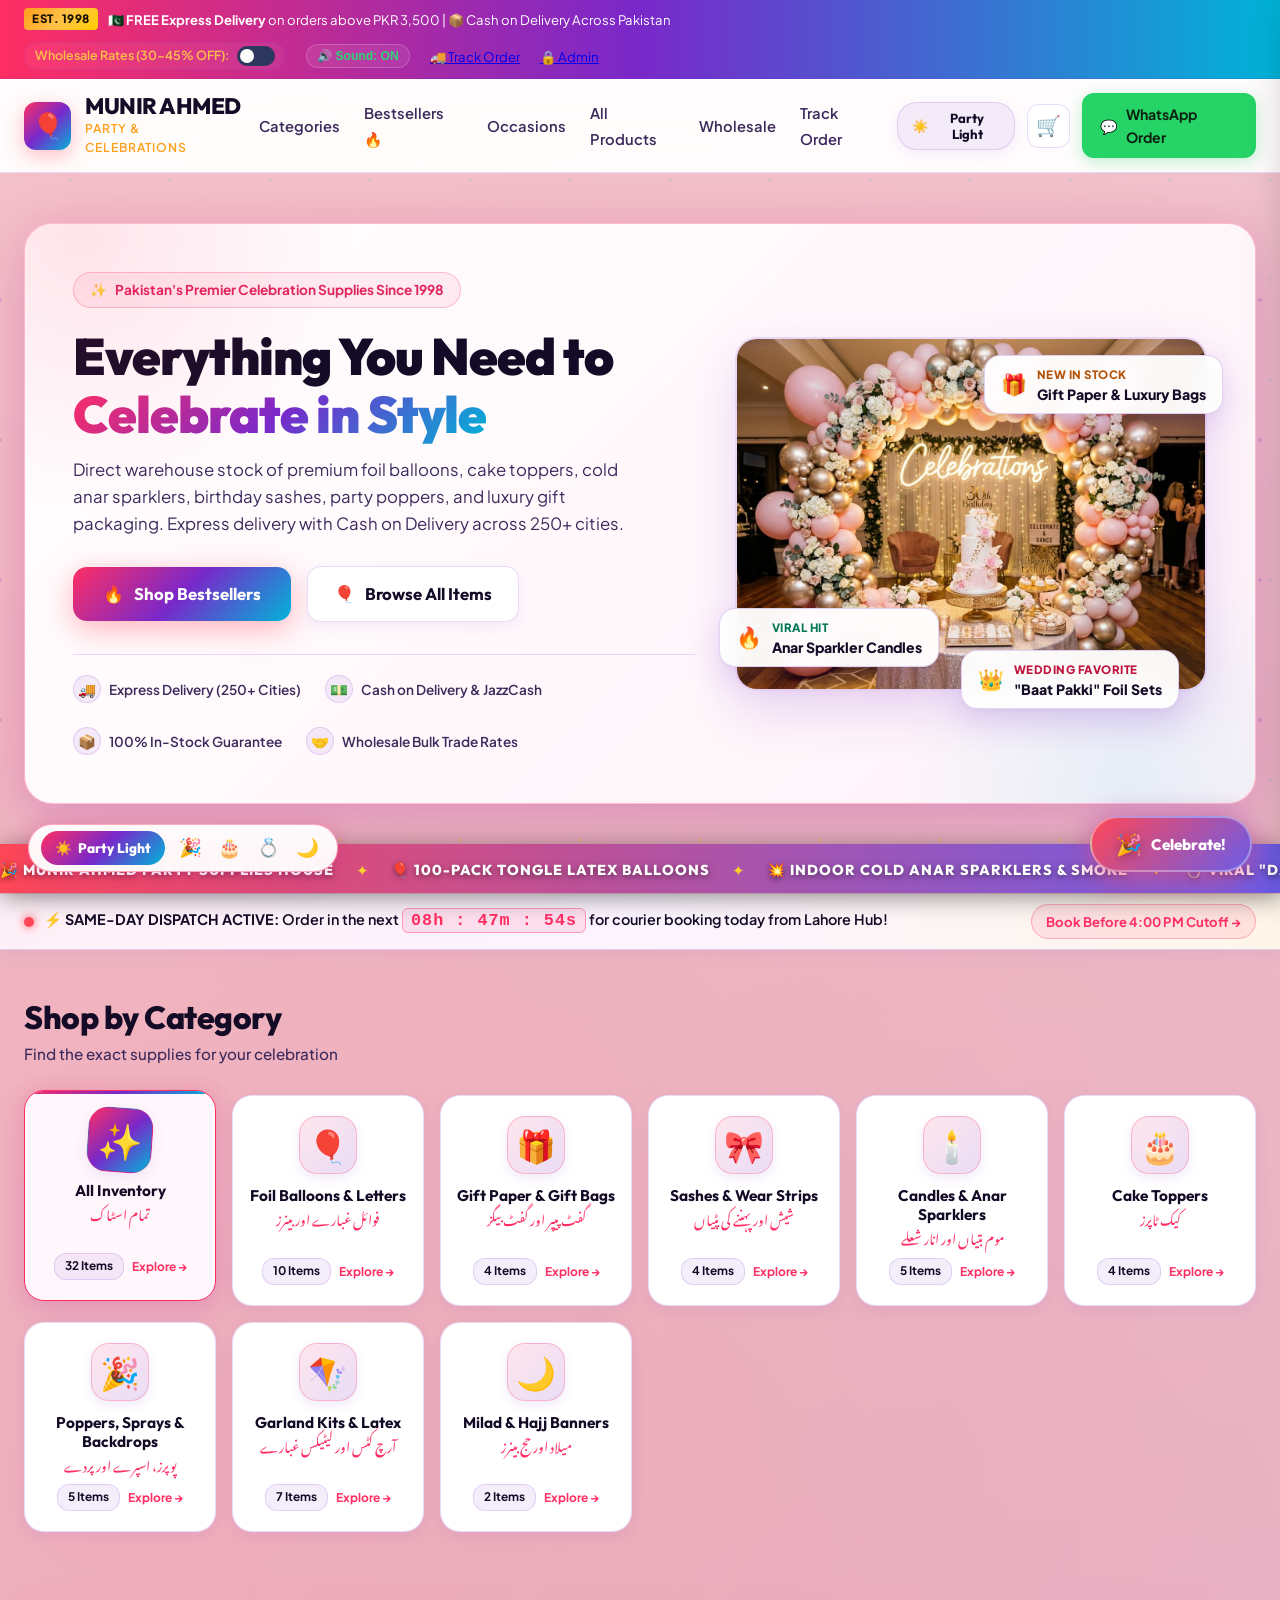
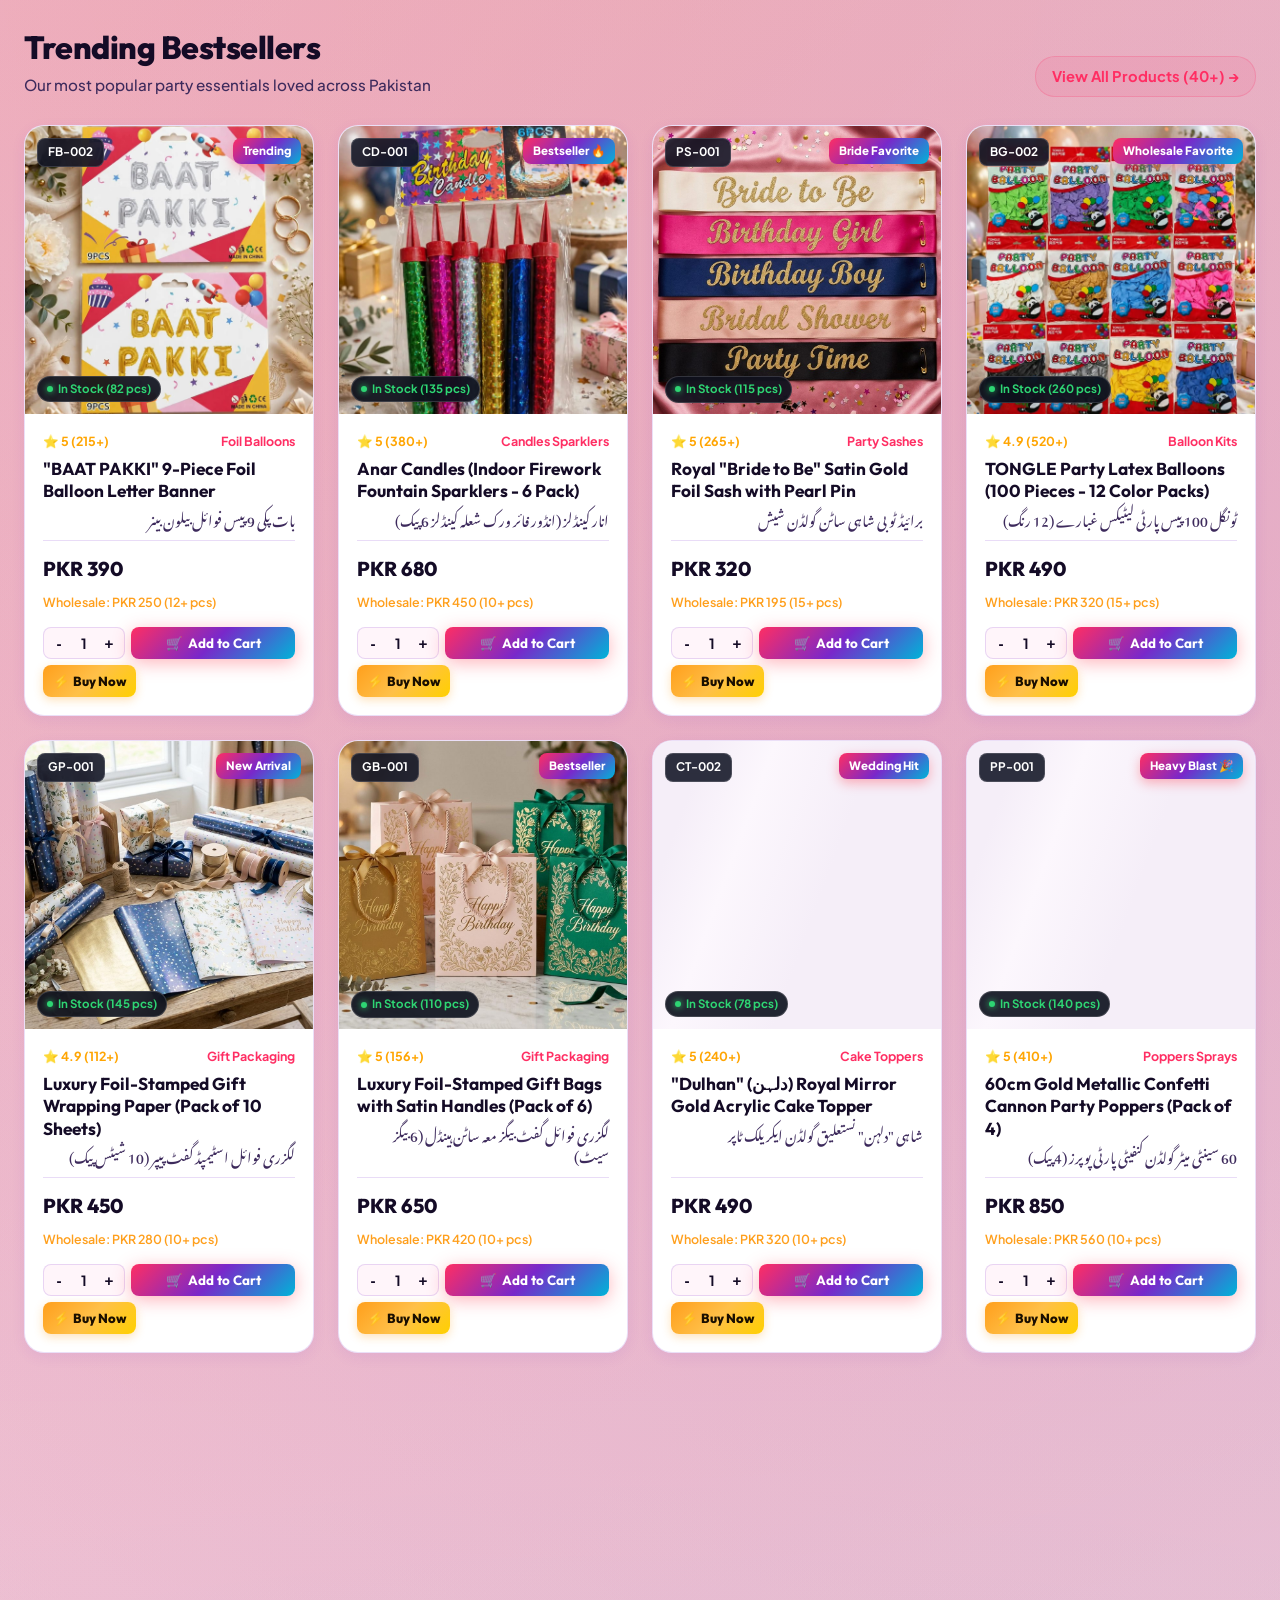
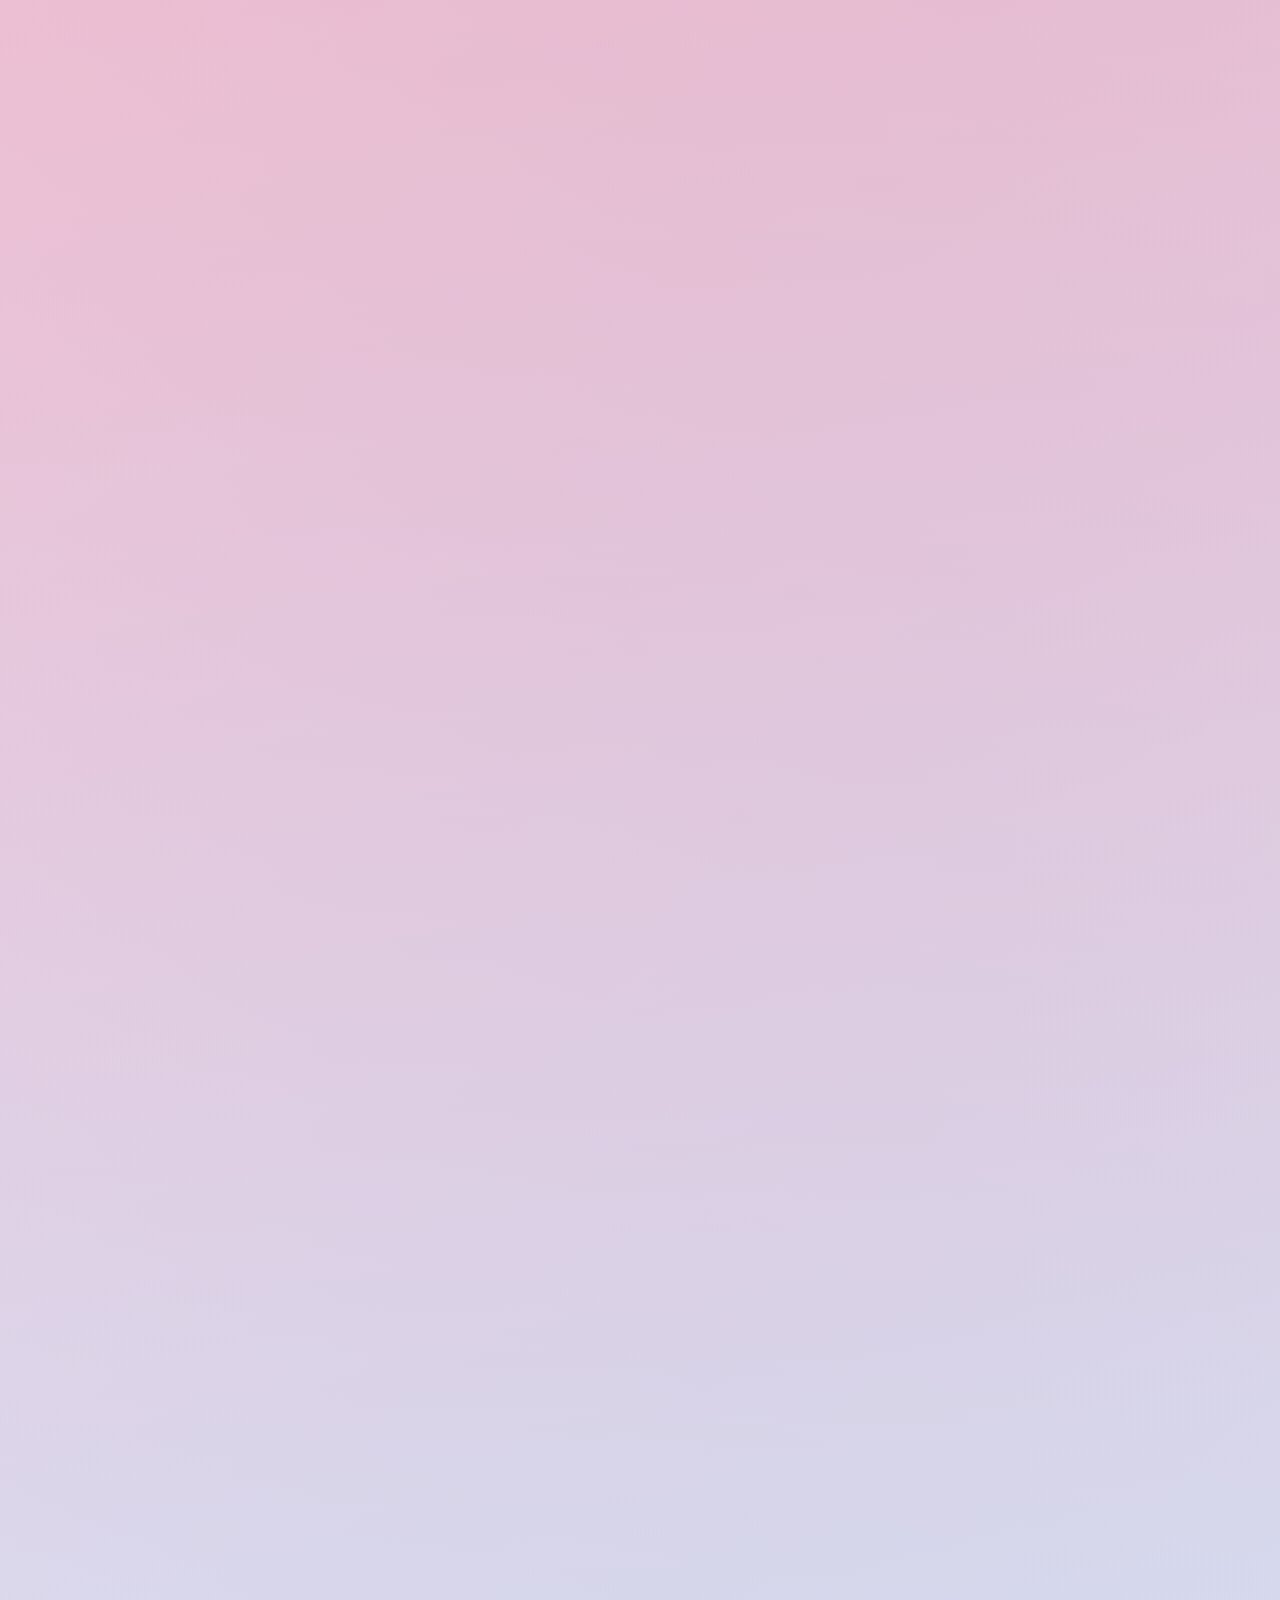
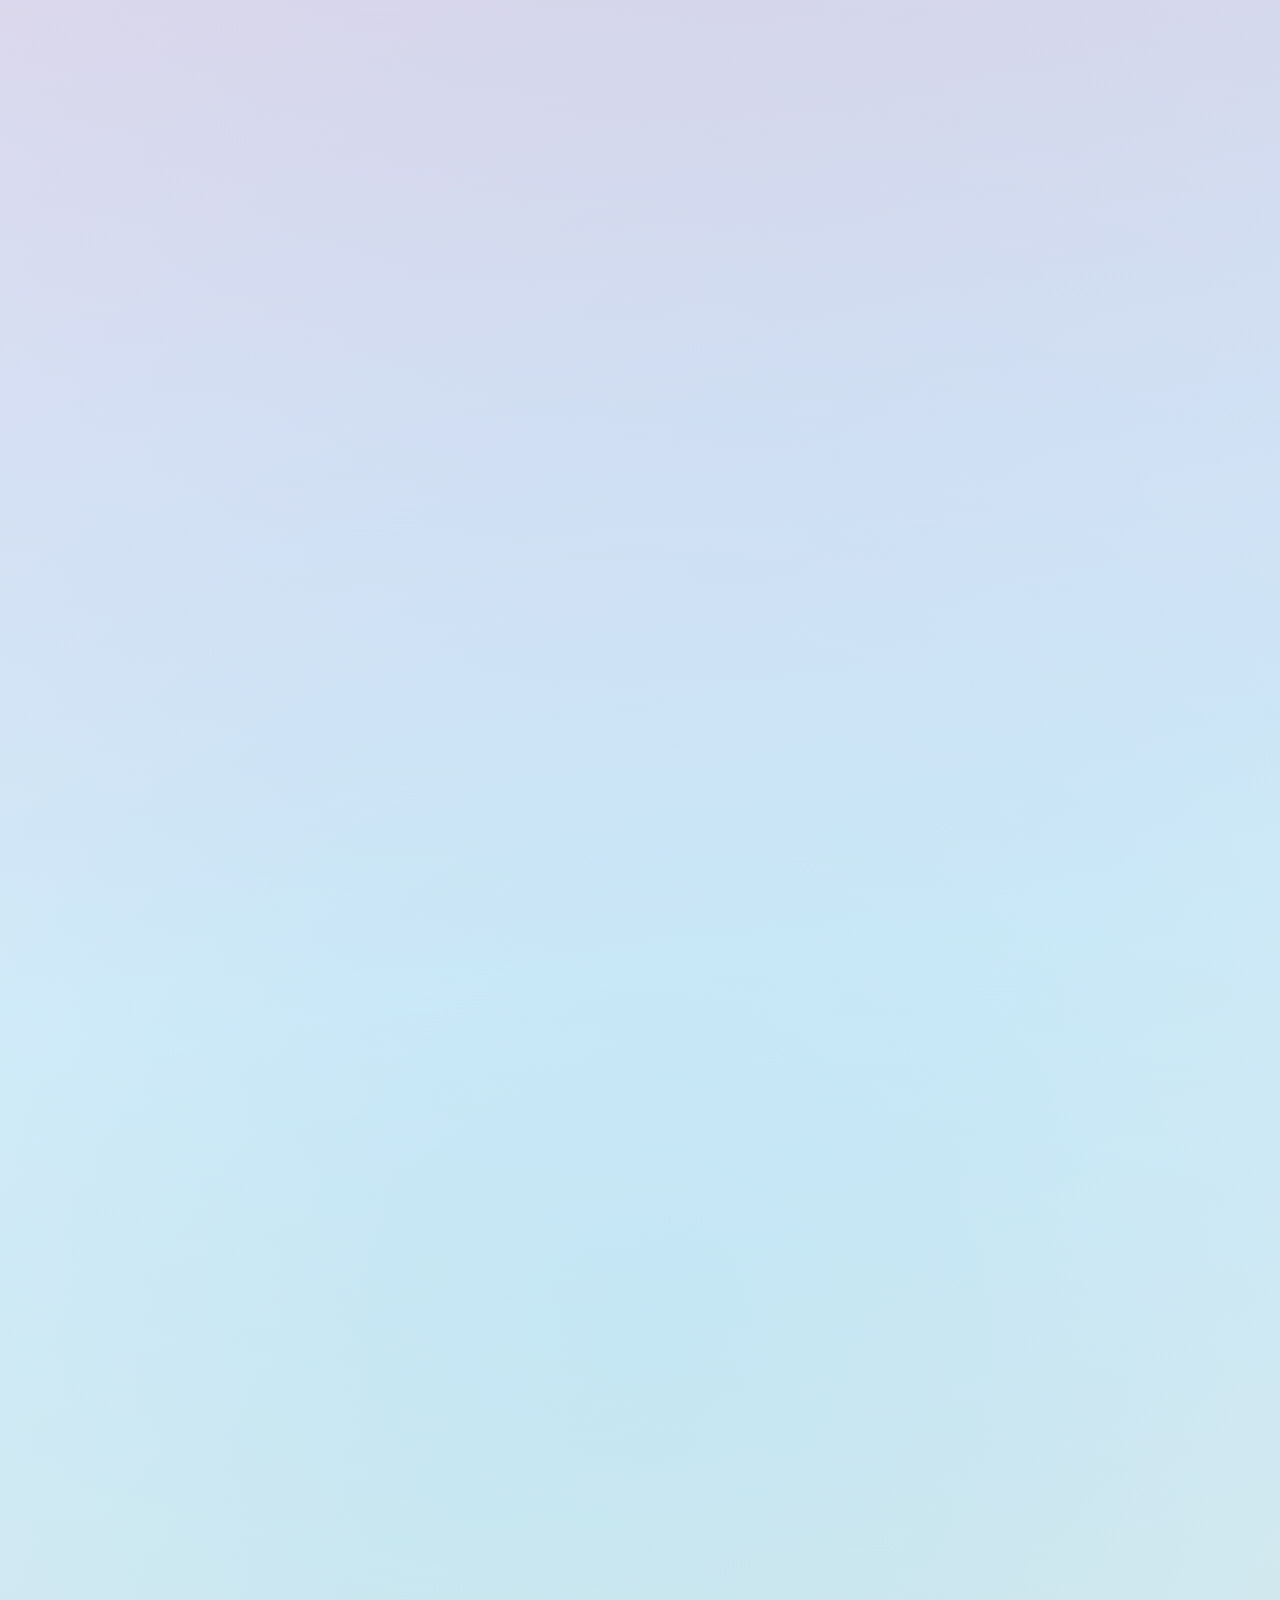
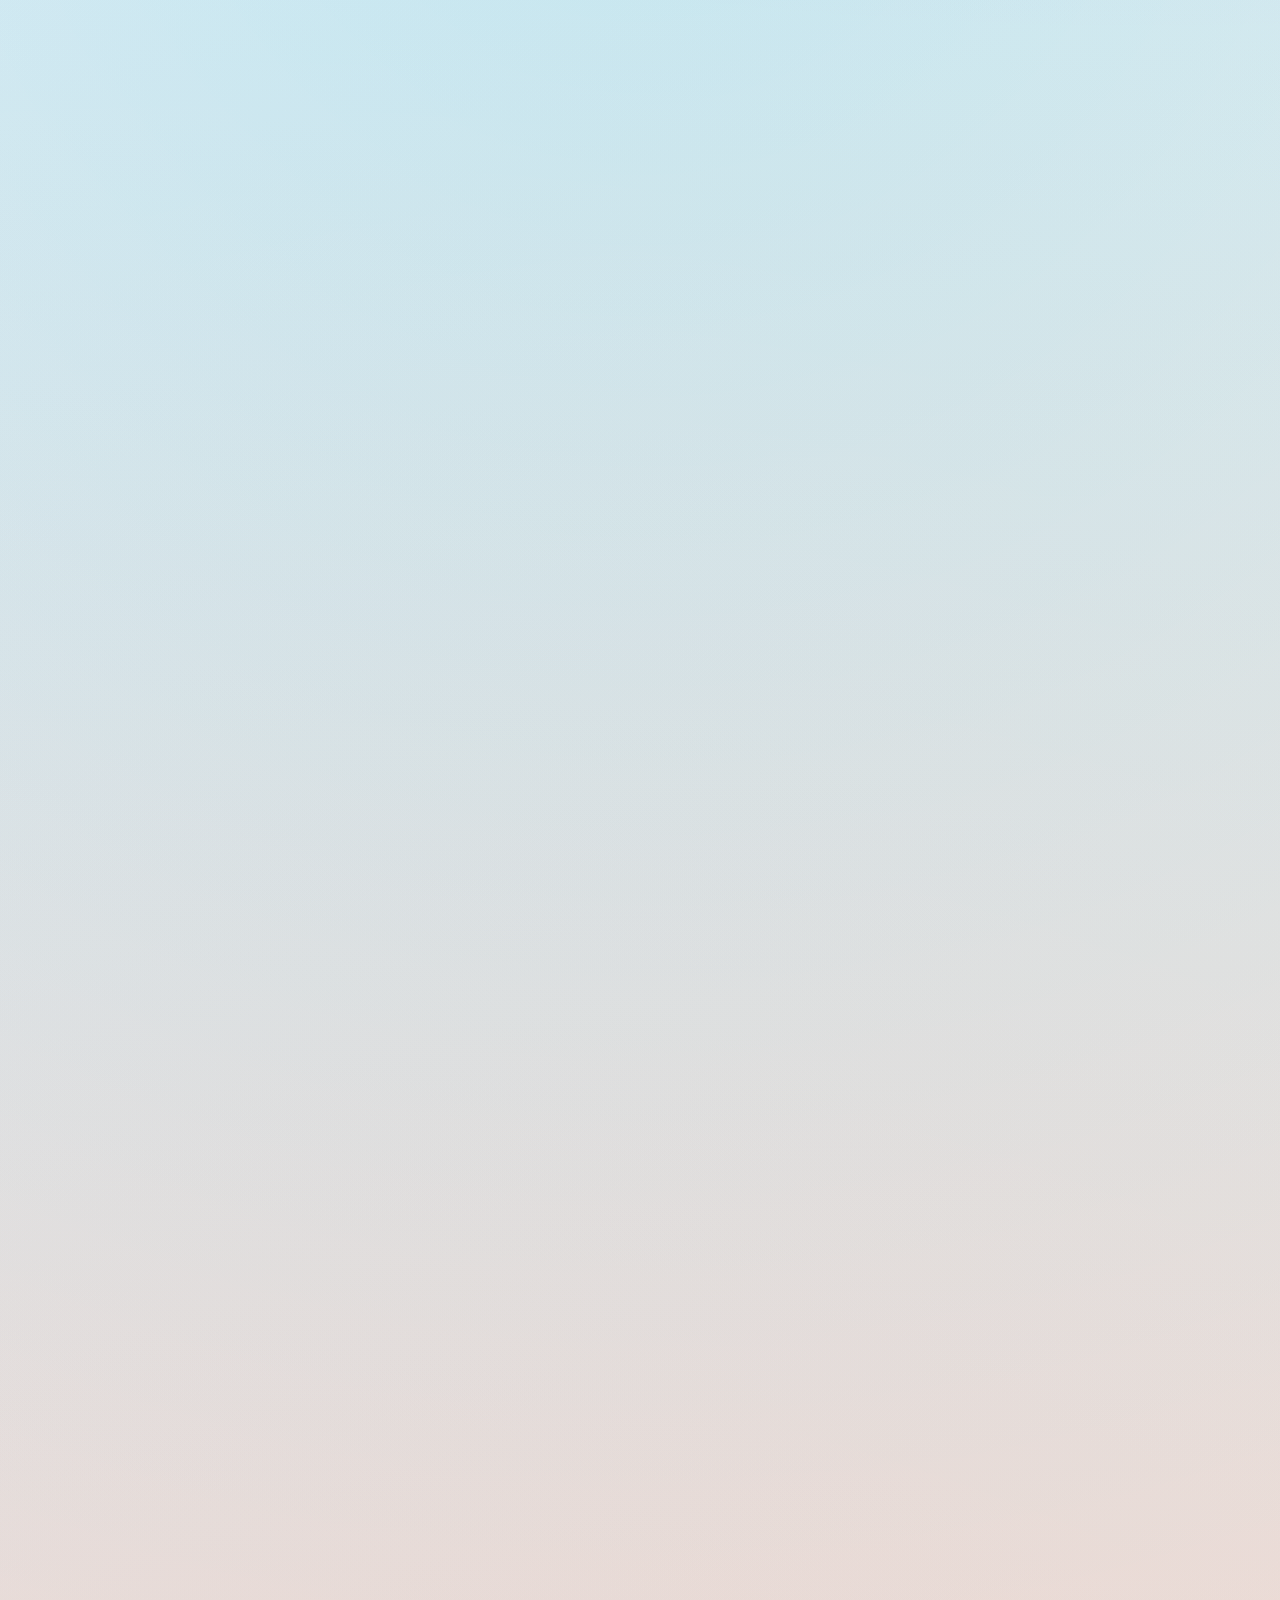
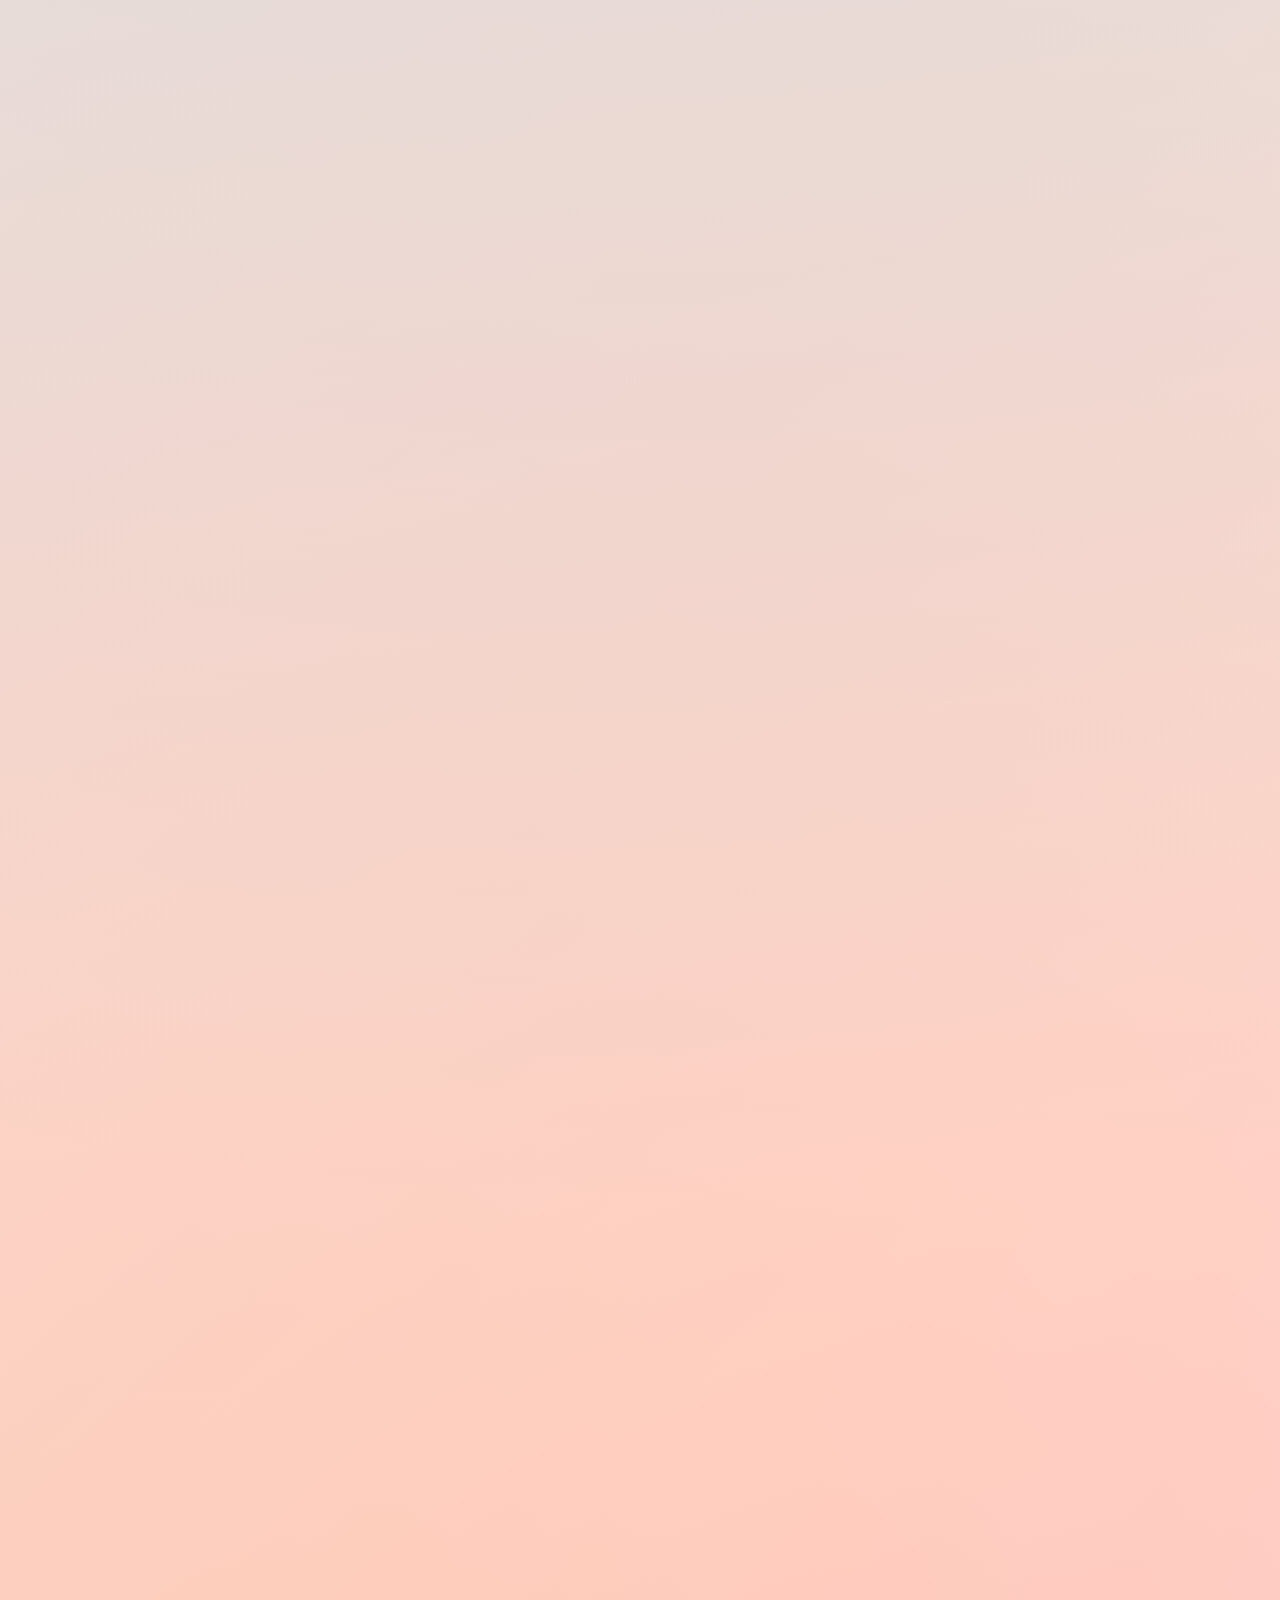
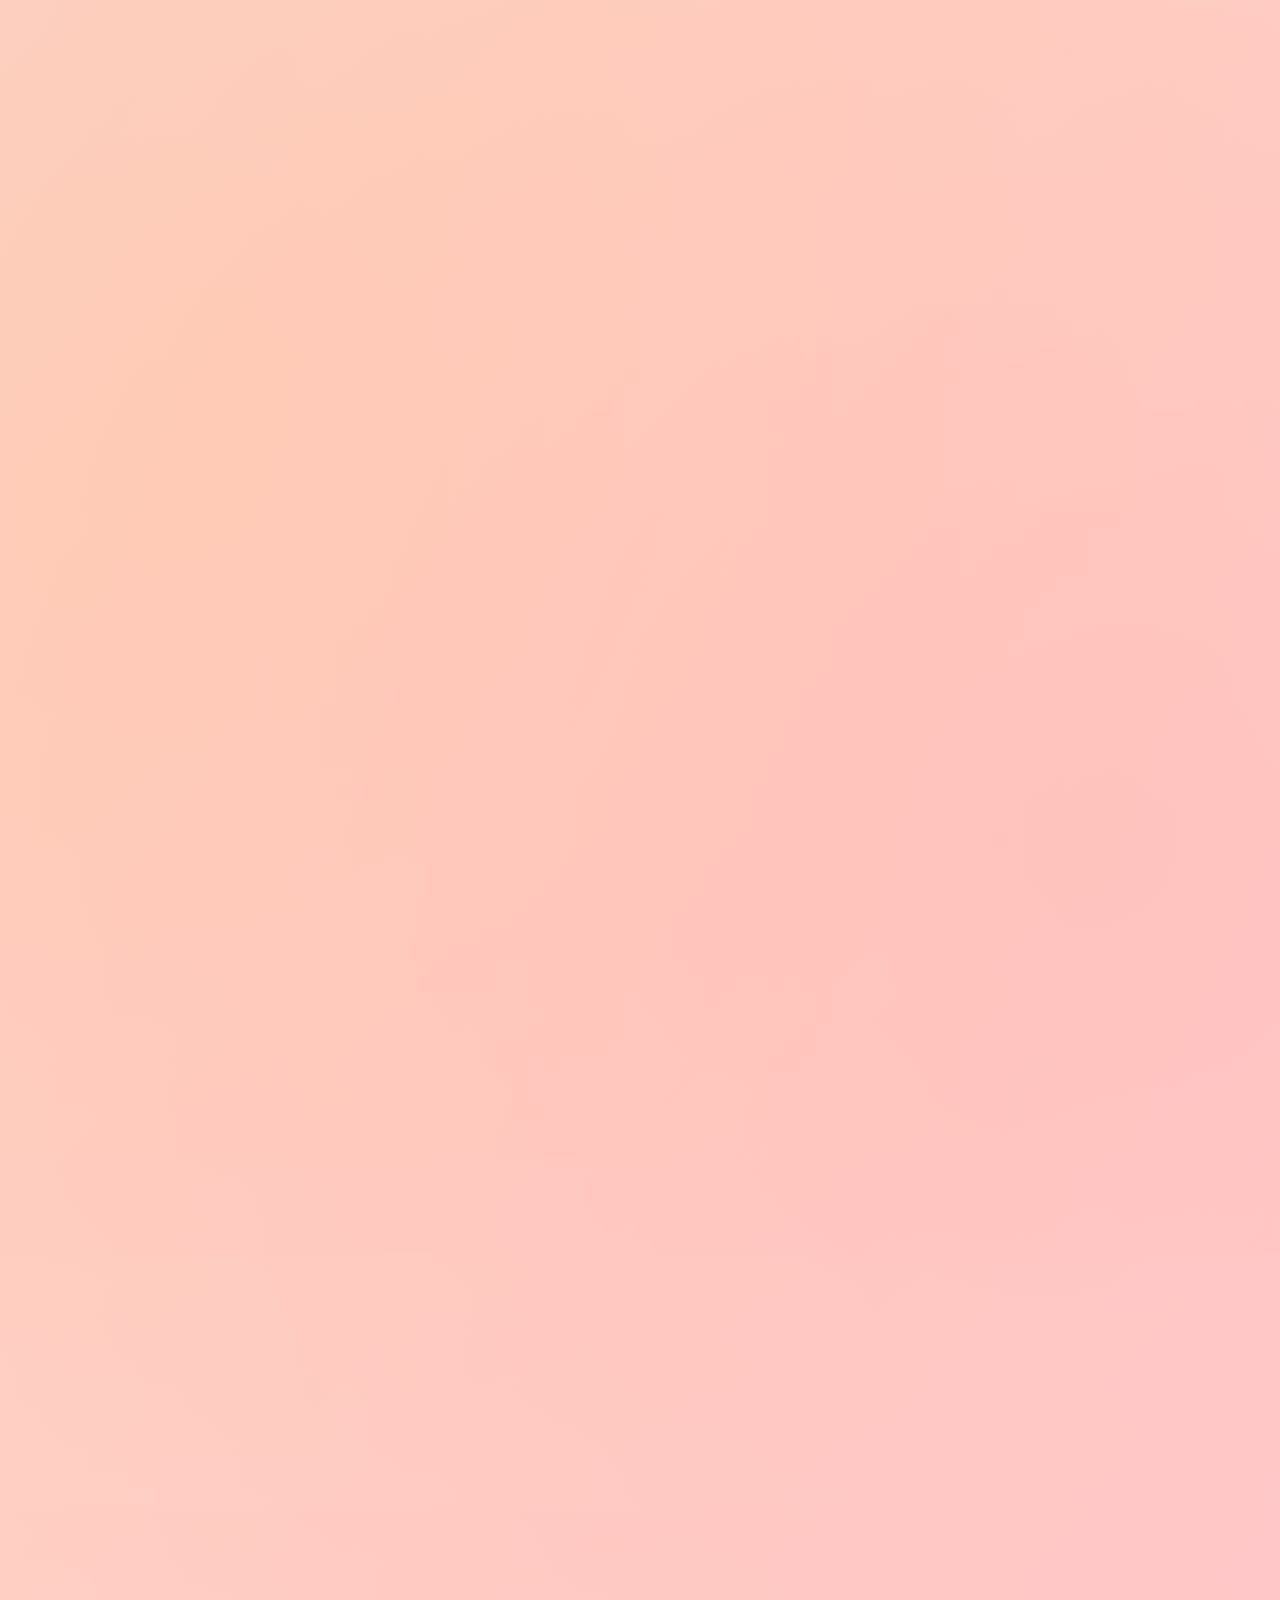
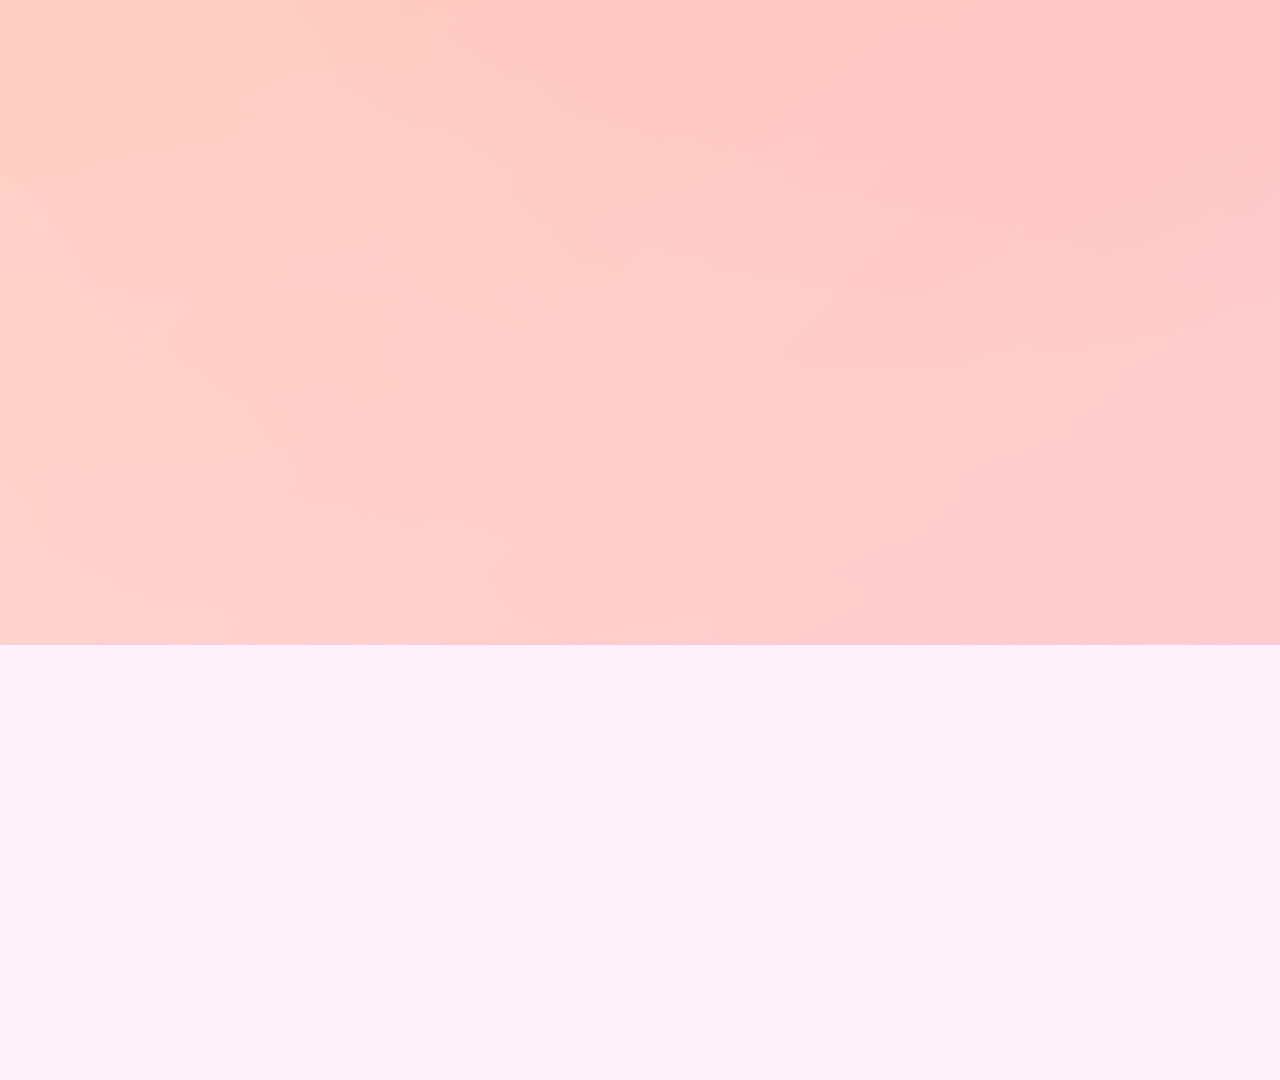
==== commit 76f79c6d: "fix: Resolve dark contrast issues in bright themes (hero card, badges, cart drawer, dispatch strip)" ====
--- a/index.html
+++ b/index.html
@@ -199,26 +199,26 @@
           </div>
 
           <div class="hero-floating-tag tag-top-right">
-            <span>🎁</span>
-            <div>
-              <span style="color:#ffc048; display:block; font-size:0.75rem;">NEW IN STOCK</span>
-              <span>Gift Paper & Luxury Bags</span>
+            <span class="tag-emoji">🎁</span>
+            <div class="tag-text-block">
+              <span class="tag-badge-pill pill-gold">NEW IN STOCK</span>
+              <span class="tag-label-sub">Gift Paper & Luxury Bags</span>
             </div>
           </div>
 
           <div class="hero-floating-tag tag-bottom-left">
-            <span>🔥</span>
-            <div>
-              <span style="color:#2ed573; display:block; font-size:0.75rem;">VIRAL HIT</span>
-              <span>Anar Sparkler Candles</span>
-            </div>
-          </div>
-
-          <div class="hero-floating-tag tag-top-left">
-            <span>👑</span>
-            <div>
-              <span style="color:#ff6b81; display:block; font-size:0.75rem;">WEDDING FAVORITE</span>
-              <span>"Baat Pakki" Foil Sets</span>
+            <span class="tag-emoji">🔥</span>
+            <div class="tag-text-block">
+              <span class="tag-badge-pill pill-green">VIRAL HIT</span>
+              <span class="tag-label-sub">Anar Sparkler Candles</span>
+            </div>
+          </div>
+
+          <div class="hero-floating-tag tag-bottom-right">
+            <span class="tag-emoji">👑</span>
+            <div class="tag-text-block">
+              <span class="tag-badge-pill pill-coral">WEDDING FAVORITE</span>
+              <span class="tag-label-sub">"Baat Pakki" Foil Sets</span>
             </div>
           </div>
         </div>
--- a/css/styles.css
+++ b/css/styles.css
@@ -649,17 +649,18 @@
 }
 
 .hero-card {
-  background: linear-gradient(135deg, rgba(22, 28, 54, 0.8) 0%, rgba(16, 20, 38, 0.95) 100%);
-  border: 1px solid rgba(255, 255, 255, 0.1);
+  background: var(--hero-card-bg);
+  border: 1.5px solid var(--hero-card-border);
   border-radius: 28px;
   padding: 48px;
-  box-shadow: var(--shadow-lg), 0 0 60px rgba(108, 92, 231, 0.15);
+  box-shadow: var(--shadow-lg), 0 0 50px rgba(255, 46, 99, 0.12);
   position: relative;
   overflow: hidden;
   display: grid;
   grid-template-columns: 1.25fr 0.95fr;
   gap: 40px;
   align-items: center;
+  color: var(--text-main);
 }
 
 .hero-card::before {
@@ -669,7 +670,7 @@
   left: -20%;
   width: 600px;
   height: 600px;
-  background: radial-gradient(circle, rgba(255, 71, 87, 0.15) 0%, transparent 65%);
+  background: radial-gradient(circle, rgba(255, 46, 99, 0.12) 0%, transparent 65%);
   pointer-events: none;
 }
 
@@ -680,7 +681,7 @@
   right: -10%;
   width: 500px;
   height: 500px;
-  background: radial-gradient(circle, rgba(0, 210, 211, 0.12) 0%, transparent 65%);
+  background: radial-gradient(circle, rgba(0, 180, 216, 0.10) 0%, transparent 65%);
   pointer-events: none;
 }
 
@@ -688,14 +689,20 @@
   display: inline-flex;
   align-items: center;
   gap: 8px;
-  background: rgba(255, 255, 255, 0.07);
-  border: 1px solid rgba(255, 255, 255, 0.15);
-  padding: 6px 14px;
+  background: rgba(255, 46, 99, 0.08);
+  border: 1px solid rgba(255, 46, 99, 0.25);
+  padding: 6px 16px;
   border-radius: 30px;
   font-size: 0.85rem;
-  font-weight: 600;
+  font-weight: 700;
+  color: var(--party-magenta);
+  margin-bottom: 20px;
+}
+
+[data-theme="dark"] .hero-pill {
+  background: rgba(255, 255, 255, 0.07);
+  border-color: rgba(255, 255, 255, 0.15);
   color: #ffc048;
-  margin-bottom: 20px;
 }
 
 .hero-title {
@@ -705,13 +712,19 @@
   line-height: 1.12;
   letter-spacing: -1px;
   margin-bottom: 14px;
+  color: var(--brand-heading-color);
 }
 
 .hero-urdu-slogan {
   font-size: 1.35rem;
-  color: #ffc048;
+  color: var(--party-coral);
   margin-bottom: 18px;
   line-height: 1.7;
+  font-weight: 700;
+}
+
+[data-theme="dark"] .hero-urdu-slogan {
+  color: #ffc048;
 }
 
 .hero-desc {
@@ -719,6 +732,7 @@
   color: var(--text-secondary);
   margin-bottom: 28px;
   max-width: 560px;
+  line-height: 1.6;
 }
 
 .hero-buttons {
@@ -756,9 +770,9 @@
   display: inline-flex;
   align-items: center;
   gap: 10px;
-  background: rgba(255, 255, 255, 0.08);
-  border: 1px solid rgba(255, 255, 255, 0.2);
-  color: #fff;
+  background: var(--bg-surface);
+  border: 1.5px solid var(--border-subtle);
+  color: var(--text-main);
   font-family: var(--font-heading);
   font-weight: 700;
   font-size: 1.05rem;
@@ -766,13 +780,21 @@
   border-radius: 14px;
   text-decoration: none;
   cursor: pointer;
+  box-shadow: var(--shadow-sm);
   transition: all 0.3s var(--spring);
 }
 
 .btn-secondary-party:hover {
-  background: rgba(255, 255, 255, 0.14);
-  border-color: var(--party-purple);
+  background: var(--bg-card-hover);
+  border-color: var(--party-coral);
+  color: var(--party-coral);
   transform: translateY(-3px);
+}
+
+[data-theme="dark"] .btn-secondary-party {
+  background: rgba(255, 255, 255, 0.08);
+  border: 1px solid rgba(255, 255, 255, 0.2);
+  color: #fff;
 }
 
 /* Hero Feature Badges */
@@ -781,7 +803,7 @@
   align-items: center;
   gap: 24px;
   flex-wrap: wrap;
-  border-top: 1px solid rgba(255, 255, 255, 0.08);
+  border-top: 1px solid var(--border-subtle);
   padding-top: 20px;
 }
 
@@ -798,11 +820,17 @@
   width: 28px;
   height: 28px;
   border-radius: 50%;
-  background: rgba(255, 255, 255, 0.08);
+  background: rgba(121, 40, 202, 0.08);
+  border: 1px solid var(--border-subtle);
   display: flex;
   align-items: center;
   justify-content: center;
   font-size: 0.9rem;
+}
+
+[data-theme="dark"] .feature-icon-circle {
+  background: rgba(255, 255, 255, 0.08);
+  border-color: rgba(255, 255, 255, 0.12);
 }
 
 /* Hero Image Collage Showcase */
@@ -814,7 +842,7 @@
   position: relative;
   border-radius: 22px;
   overflow: hidden;
-  border: 2px solid rgba(255, 255, 255, 0.15);
+  border: 2px solid var(--border-subtle);
   box-shadow: var(--shadow-lg);
   aspect-ratio: 4 / 3;
 }
@@ -826,32 +854,90 @@
   display: block;
 }
 
+/* Floating Showcase Badges (Theme Aware) */
 .hero-floating-tag {
   position: absolute;
-  background: rgba(16, 20, 36, 0.92);
-  backdrop-filter: blur(12px);
-  border: 1px solid rgba(255, 255, 255, 0.2);
+  background: rgba(255, 255, 255, 0.96);
+  backdrop-filter: blur(14px);
+  -webkit-backdrop-filter: blur(14px);
+  border: 1.5px solid rgba(121, 40, 202, 0.2);
   padding: 10px 16px;
-  border-radius: 14px;
+  border-radius: 16px;
   display: flex;
   align-items: center;
   gap: 10px;
-  box-shadow: var(--shadow-md);
-  font-size: 0.88rem;
-  font-weight: 700;
+  box-shadow: 0 12px 32px rgba(121, 40, 202, 0.14), 0 2px 6px rgba(0, 0, 0, 0.04);
   z-index: 10;
   animation: floatCard 4s ease-in-out infinite;
+  transition: all 0.3s var(--spring);
 }
 
 .hero-floating-tag.tag-top-right {
-  top: 16px;
-  right: -12px;
+  top: 18px;
+  right: -16px;
 }
 
 .hero-floating-tag.tag-bottom-left {
-  bottom: 16px;
-  left: -12px;
+  bottom: 24px;
+  left: -16px;
   animation-delay: -2s;
+}
+
+.hero-floating-tag.tag-bottom-right {
+  bottom: -18px;
+  right: 28px;
+  animation-delay: -1s;
+}
+
+.tag-emoji {
+  font-size: 1.3rem;
+  line-height: 1;
+}
+
+.tag-text-block {
+  display: flex;
+  flex-direction: column;
+}
+
+.tag-badge-pill {
+  font-size: 0.72rem;
+  font-weight: 800;
+  letter-spacing: 0.5px;
+  text-transform: uppercase;
+  margin-bottom: 2px;
+}
+
+.tag-badge-pill.pill-gold {
+  color: #b45309; /* Deep readable gold on light surface */
+}
+
+.tag-badge-pill.pill-green {
+  color: #047857; /* Deep readable emerald on light surface */
+}
+
+.tag-badge-pill.pill-coral {
+  color: #be123c; /* Deep readable ruby coral on light surface */
+}
+
+.tag-label-sub {
+  color: var(--text-main);
+  font-size: 0.88rem;
+  font-weight: 800;
+  line-height: 1.2;
+}
+
+[data-theme="dark"] .hero-floating-tag {
+  background: rgba(26, 16, 58, 0.94);
+  border-color: rgba(155, 81, 224, 0.45);
+  box-shadow: 0 12px 35px rgba(0, 0, 0, 0.65), 0 0 20px rgba(155, 81, 224, 0.25);
+}
+
+[data-theme="dark"] .tag-badge-pill.pill-gold { color: #ffd32a; }
+[data-theme="dark"] .tag-badge-pill.pill-green { color: #2ed573; }
+[data-theme="dark"] .tag-badge-pill.pill-coral { color: #ff6b81; }
+
+[data-theme="dark"] .tag-label-sub {
+  color: #ffffff;
 }
 
 @keyframes floatCard {
@@ -2064,13 +2150,21 @@
   width: 100%;
   max-width: 460px;
   height: 100%;
+  background: var(--bg-surface);
+  color: var(--text-main);
+  border-left: 1px solid var(--border-subtle);
+  box-shadow: -10px 0 40px rgba(0, 0, 0, 0.25);
+  z-index: 2001;
+  display: flex;
+  flex-direction: column;
+  transition: right 0.35s var(--spring);
+}
+
+[data-theme="dark"] .cart-drawer {
   background: #111528;
+  color: #fff;
   border-left: 1px solid rgba(255, 255, 255, 0.12);
   box-shadow: -10px 0 40px rgba(0, 0, 0, 0.6);
-  z-index: 2001;
-  display: flex;
-  flex-direction: column;
-  transition: right 0.35s var(--spring);
 }
 
 .cart-drawer.active {
@@ -2089,15 +2183,16 @@
   font-family: var(--font-heading);
   font-size: 1.35rem;
   font-weight: 800;
+  color: var(--brand-heading-color);
   display: flex;
   align-items: center;
   gap: 8px;
 }
 
 .btn-close-drawer {
-  background: rgba(255, 255, 255, 0.08);
+  background: rgba(121, 40, 202, 0.1);
   border: none;
-  color: #fff;
+  color: var(--text-main);
   width: 34px;
   height: 34px;
   border-radius: 8px;
@@ -2109,25 +2204,40 @@
   transition: background 0.2s ease;
 }
 
+[data-theme="dark"] .btn-close-drawer {
+  background: rgba(255, 255, 255, 0.08);
+  color: #fff;
+}
+
 .btn-close-drawer:hover {
-  background: rgba(255, 255, 255, 0.18);
+  background: rgba(255, 46, 99, 0.2);
 }
 
 /* Delivery Progress Meter */
 .delivery-meter-box {
   padding: 14px 24px;
-  background: #161c36;
+  background: var(--bg-card-hover);
   border-bottom: 1px solid var(--border-subtle);
   font-size: 0.82rem;
+  color: var(--text-secondary);
+}
+
+[data-theme="dark"] .delivery-meter-box {
+  background: #161c36;
+  color: #d6cced;
 }
 
 .delivery-meter-bar-track {
   width: 100%;
   height: 6px;
-  background: #232c52;
+  background: rgba(121, 40, 202, 0.15);
   border-radius: 10px;
   margin-top: 8px;
   overflow: hidden;
+}
+
+[data-theme="dark"] .delivery-meter-bar-track {
+  background: #232c52;
 }
 
 .delivery-meter-bar-fill {
@@ -2150,11 +2260,16 @@
 .cart-item-row {
   display: flex;
   gap: 14px;
-  background: #171d38;
+  background: var(--bg-card);
   border: 1px solid var(--border-subtle);
   border-radius: 14px;
   padding: 12px;
   position: relative;
+  box-shadow: var(--shadow-sm);
+}
+
+[data-theme="dark"] .cart-item-row {
+  background: #171d38;
 }
 
 .cart-item-thumb {
@@ -2162,7 +2277,7 @@
   height: 70px;
   border-radius: 10px;
   object-fit: cover;
-  background: #090c15;
+  background: var(--bg-input);
 }
 
 .cart-item-info {
@@ -2172,15 +2287,19 @@
 .cart-item-title {
   font-size: 0.92rem;
   font-weight: 700;
-  color: #fff;
+  color: var(--text-main);
   line-height: 1.25;
   margin-bottom: 4px;
+}
+
+[data-theme="dark"] .cart-item-title {
+  color: #fff;
 }
 
 .cart-item-price {
   font-size: 0.92rem;
   font-weight: 800;
-  color: #ffc048;
+  color: var(--party-coral);
 }
 
 .cart-item-bottom-row {
@@ -2612,10 +2731,17 @@
    URGENT DISPATCH COUNTDOWN STRIP
    =================================================================== */
 .dispatch-countdown-strip {
+  background: linear-gradient(90deg, #fff0f7, #fcf4ff 50%, #fff6ea);
+  border-top: 1px solid rgba(255, 46, 99, 0.2);
+  border-bottom: 1px solid rgba(121, 40, 202, 0.2);
+  padding: 10px 0;
+  box-shadow: 0 4px 15px rgba(121, 40, 202, 0.08);
+}
+
+[data-theme="dark"] .dispatch-countdown-strip {
   background: linear-gradient(90deg, #161b36, #1f1a3a, #161b36);
   border-top: 1px solid rgba(255, 71, 87, 0.3);
   border-bottom: 1px solid rgba(255, 192, 72, 0.3);
-  padding: 10px 0;
   box-shadow: 0 4px 20px rgba(0, 0, 0, 0.3);
 }
 
@@ -2632,6 +2758,11 @@
   align-items: center;
   gap: 10px;
   font-size: 0.9rem;
+  color: var(--text-main);
+  font-weight: 600;
+}
+
+[data-theme="dark"] .dispatch-pulse-box {
   color: #fff;
 }
 
@@ -2648,18 +2779,24 @@
   font-family: monospace;
   font-weight: 800;
   font-size: 1.05rem;
-  background: rgba(255, 71, 87, 0.2);
-  border: 1px solid rgba(255, 71, 87, 0.5);
-  color: #ff6b81;
+  background: rgba(255, 46, 99, 0.1);
+  border: 1px solid rgba(255, 46, 99, 0.4);
+  color: var(--party-coral);
   padding: 2px 8px;
   border-radius: 6px;
   letter-spacing: 1px;
 }
 
+[data-theme="dark"] .countdown-digits {
+  background: rgba(255, 71, 87, 0.2);
+  border-color: rgba(255, 71, 87, 0.5);
+  color: #ff6b81;
+}
+
 .dispatch-cta-btn {
-  background: rgba(255, 192, 72, 0.15);
-  border: 1px solid rgba(255, 192, 72, 0.4);
-  color: #ffc048;
+  background: rgba(255, 46, 99, 0.1);
+  border: 1px solid rgba(255, 46, 99, 0.3);
+  color: var(--party-coral);
   padding: 6px 14px;
   border-radius: 20px;
   font-size: 0.82rem;
@@ -2669,6 +2806,18 @@
 }
 
 .dispatch-cta-btn:hover {
+  background: var(--party-coral);
+  color: #fff;
+  box-shadow: 0 0 12px rgba(255, 46, 99, 0.4);
+}
+
+[data-theme="dark"] .dispatch-cta-btn {
+  background: rgba(255, 192, 72, 0.15);
+  border-color: rgba(255, 192, 72, 0.4);
+  color: #ffc048;
+}
+
+[data-theme="dark"] .dispatch-cta-btn:hover {
   background: var(--party-gold);
   color: #0b0f19;
   box-shadow: 0 0 12px rgba(255, 192, 72, 0.5);
@@ -3303,6 +3452,19 @@
   .modal-body {
     padding: 18px 16px;
   }
+  .hero-floating-tag.tag-top-right {
+    top: 10px;
+    right: 8px;
+    padding: 6px 12px;
+  }
+  .hero-floating-tag.tag-bottom-left {
+    bottom: 10px;
+    left: 8px;
+    padding: 6px 12px;
+  }
+  .hero-floating-tag.tag-bottom-right {
+    display: none;
+  }
 }
 
 @media (max-width: 500px) {
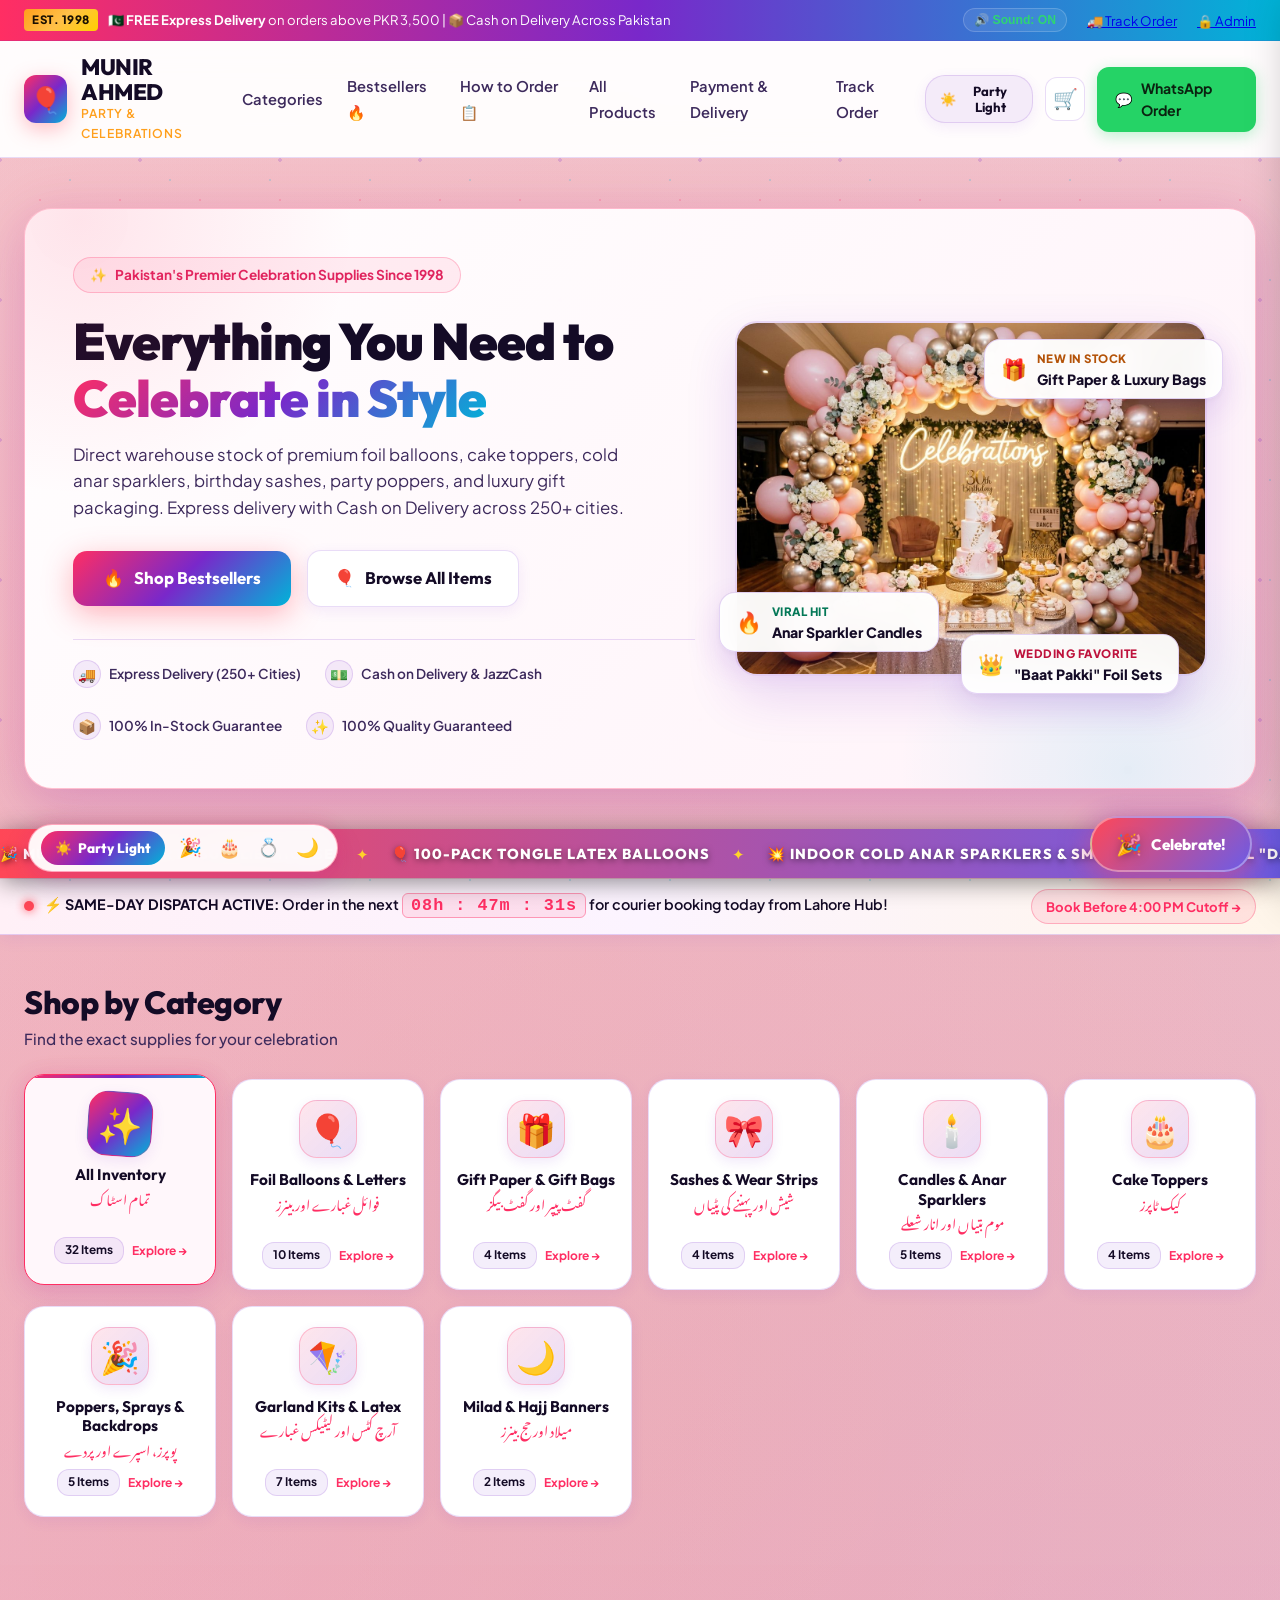
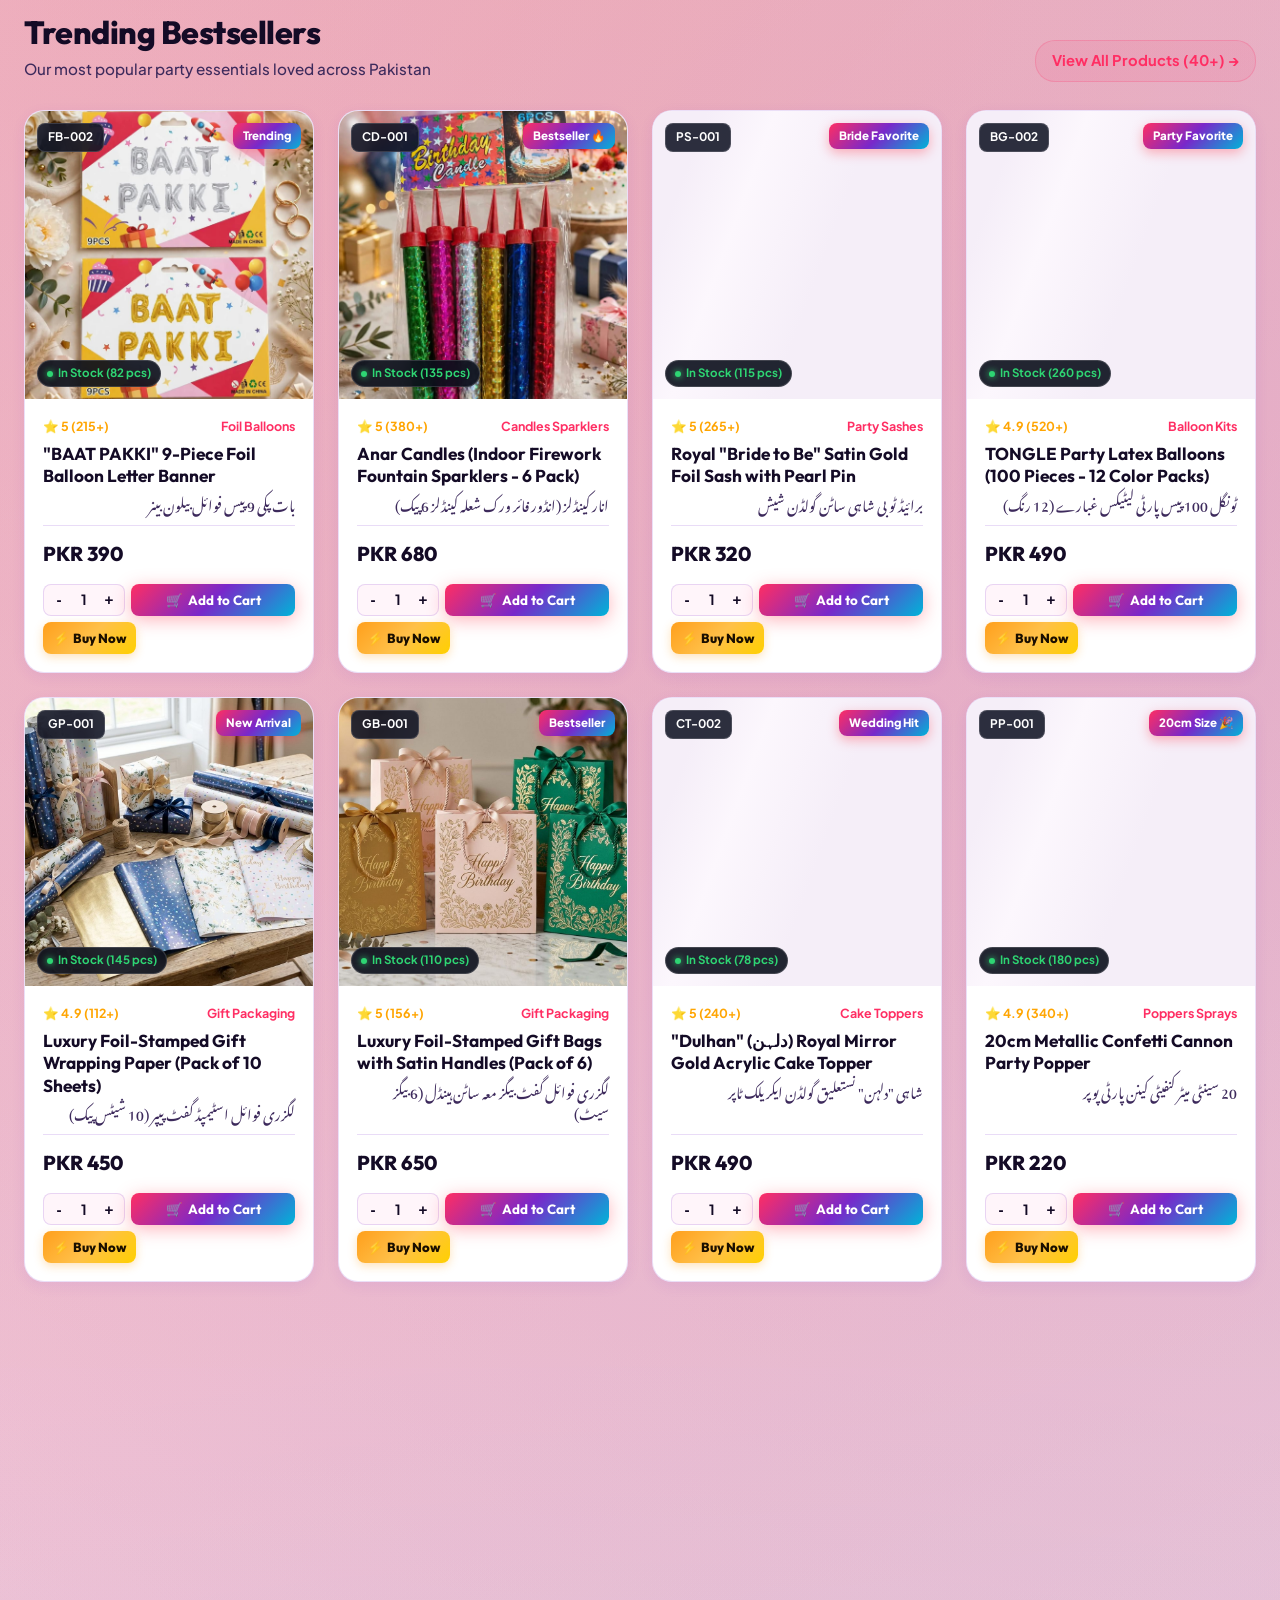
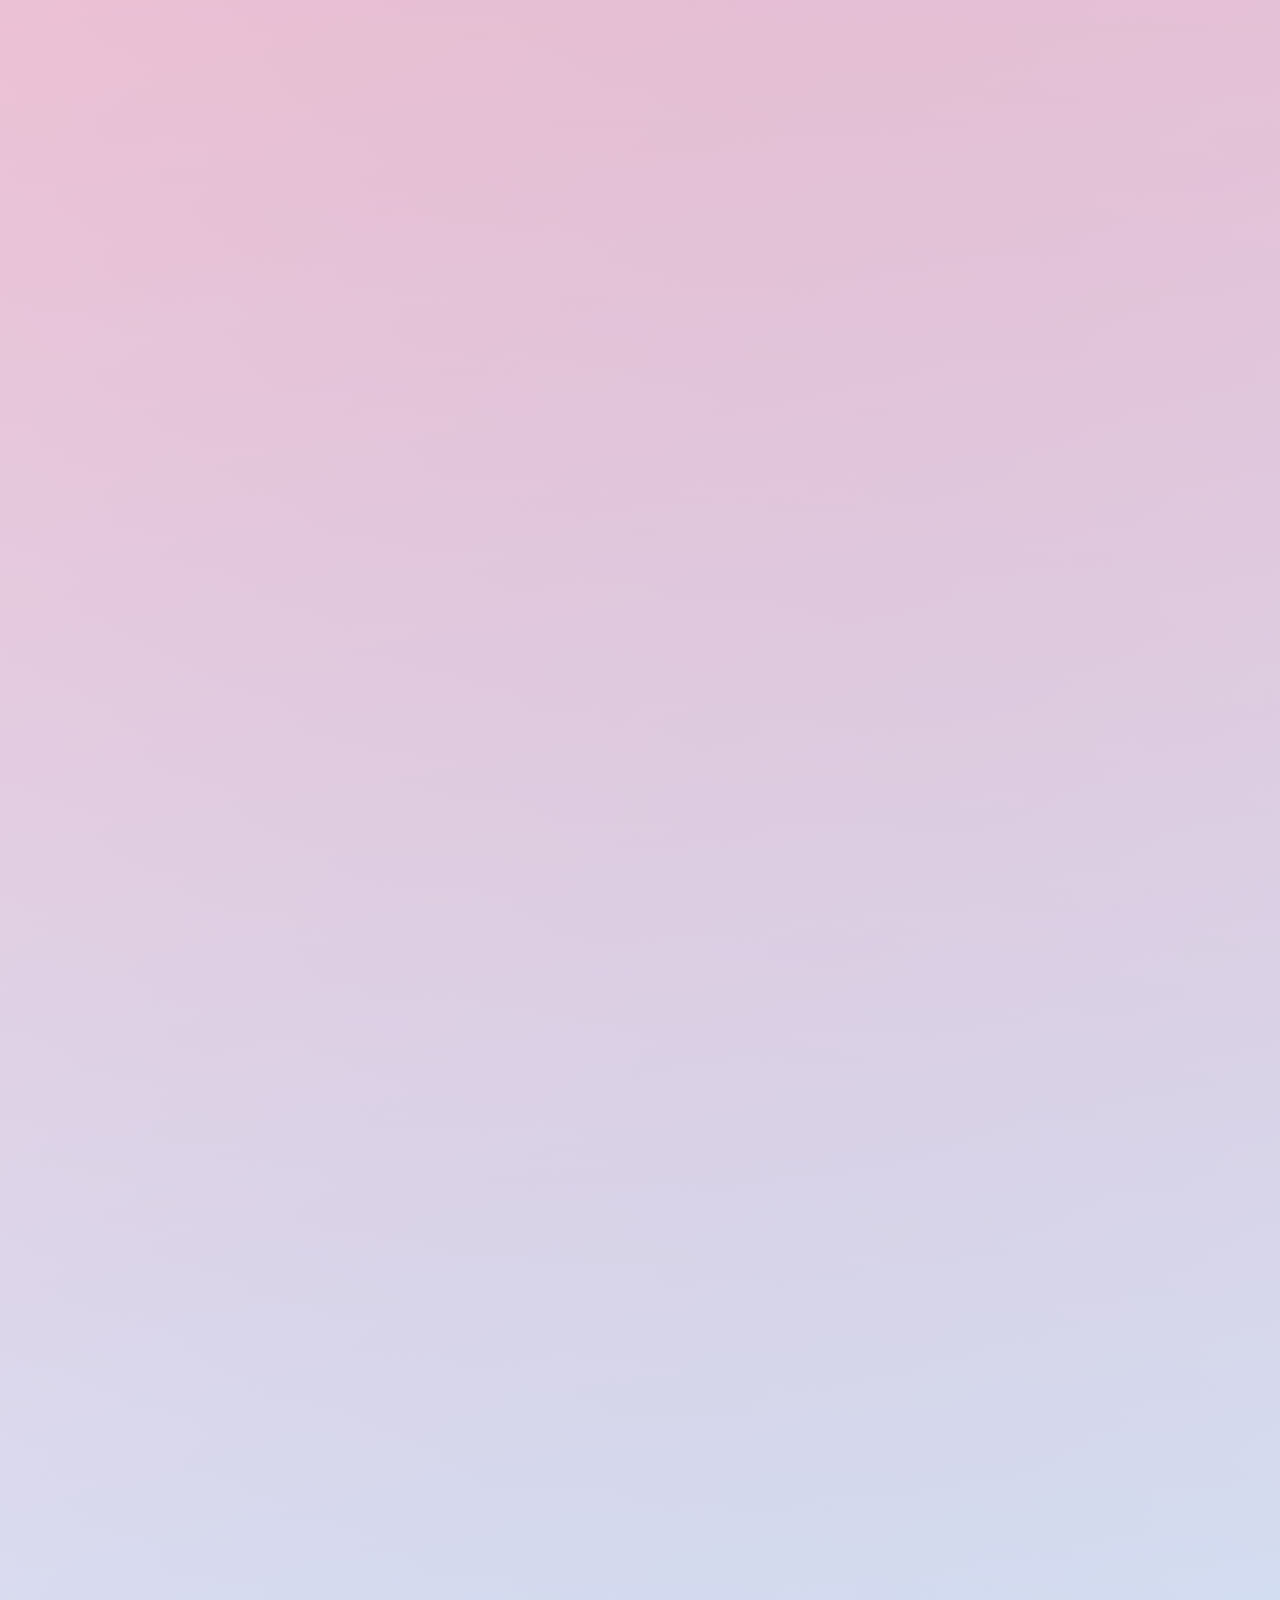
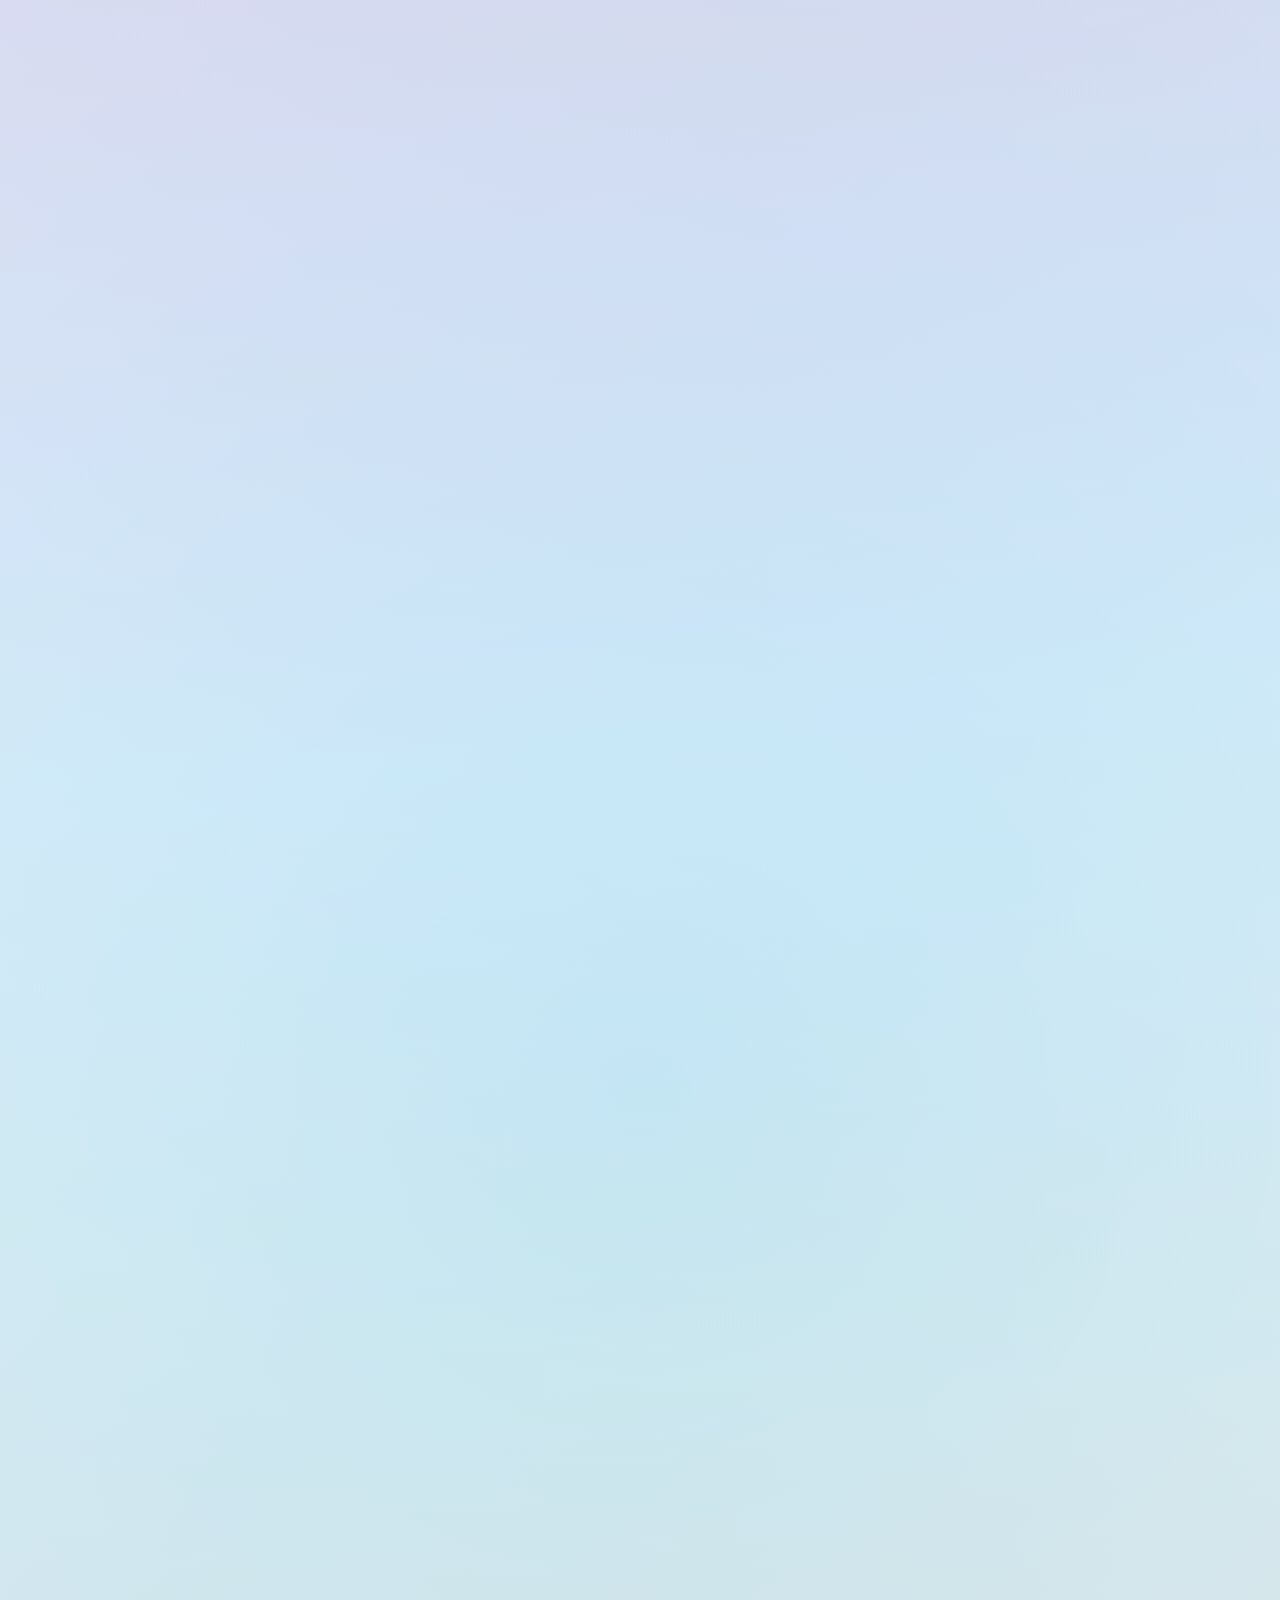
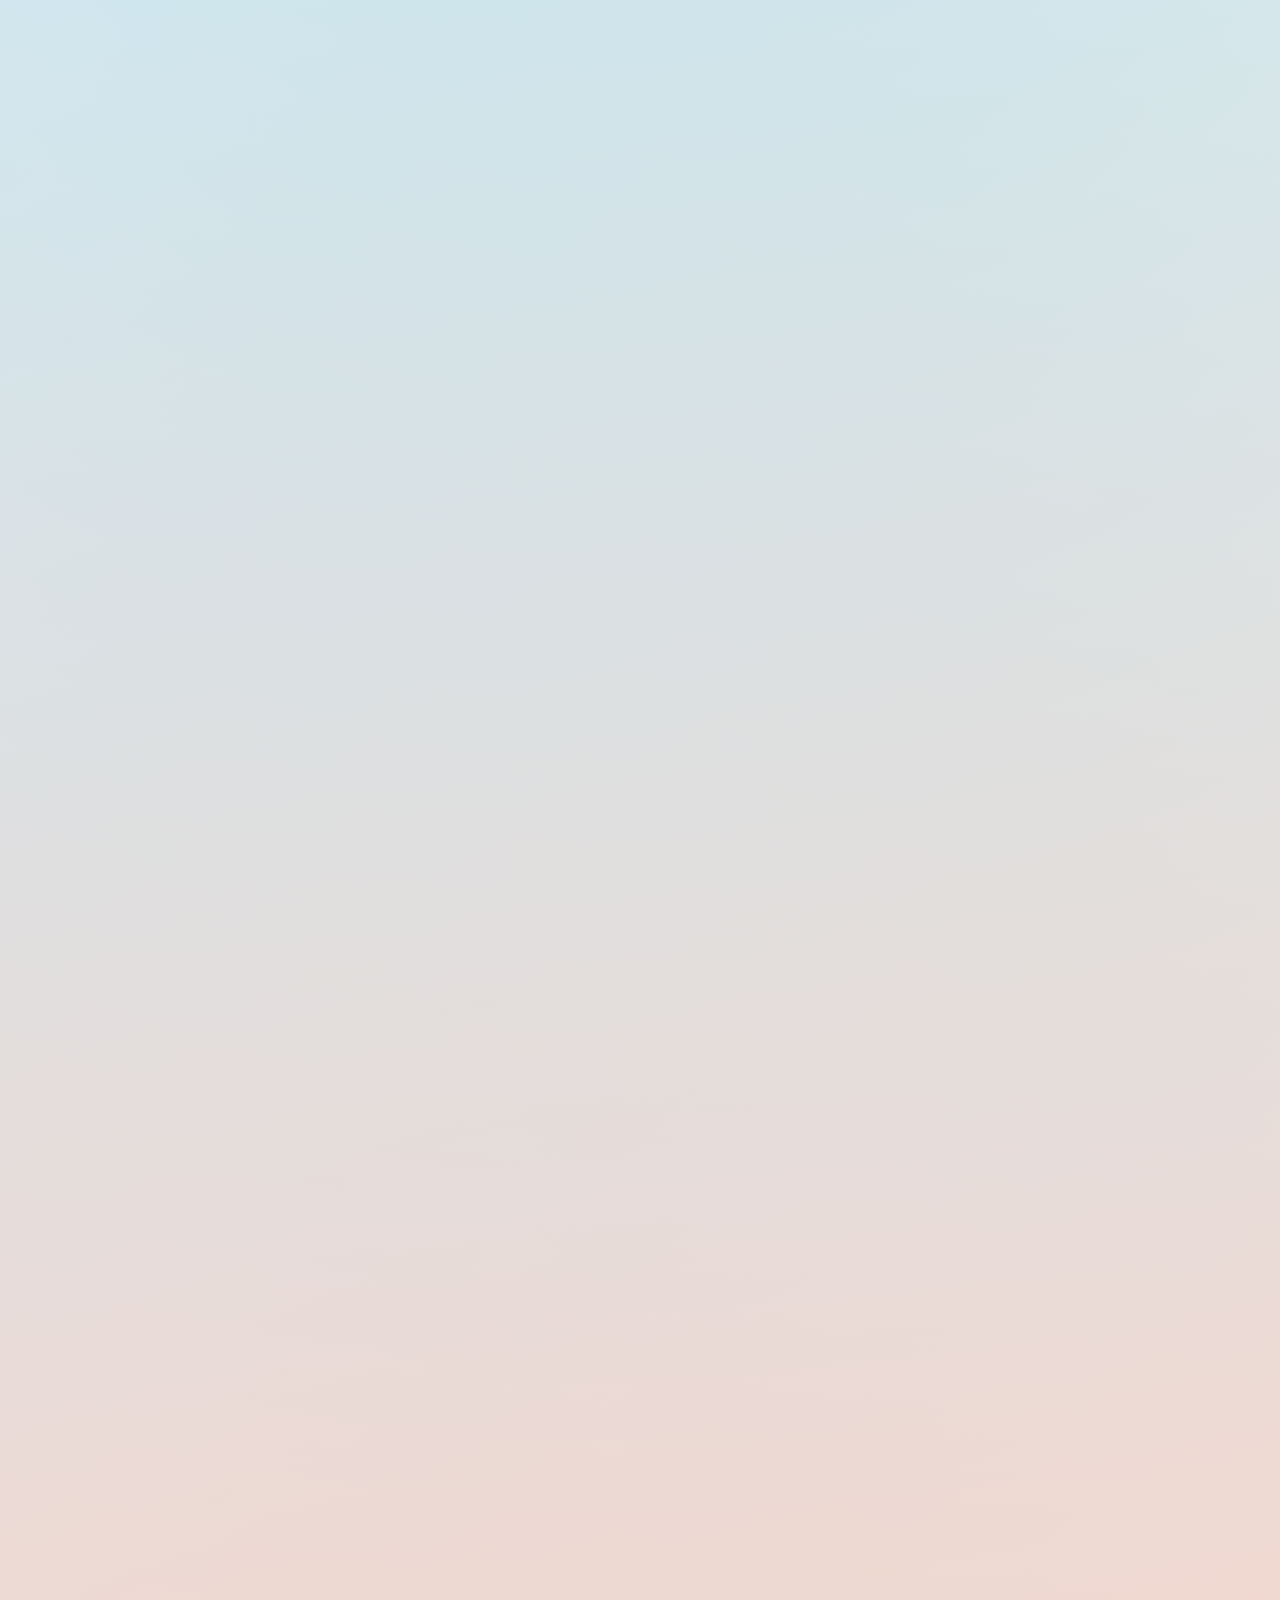
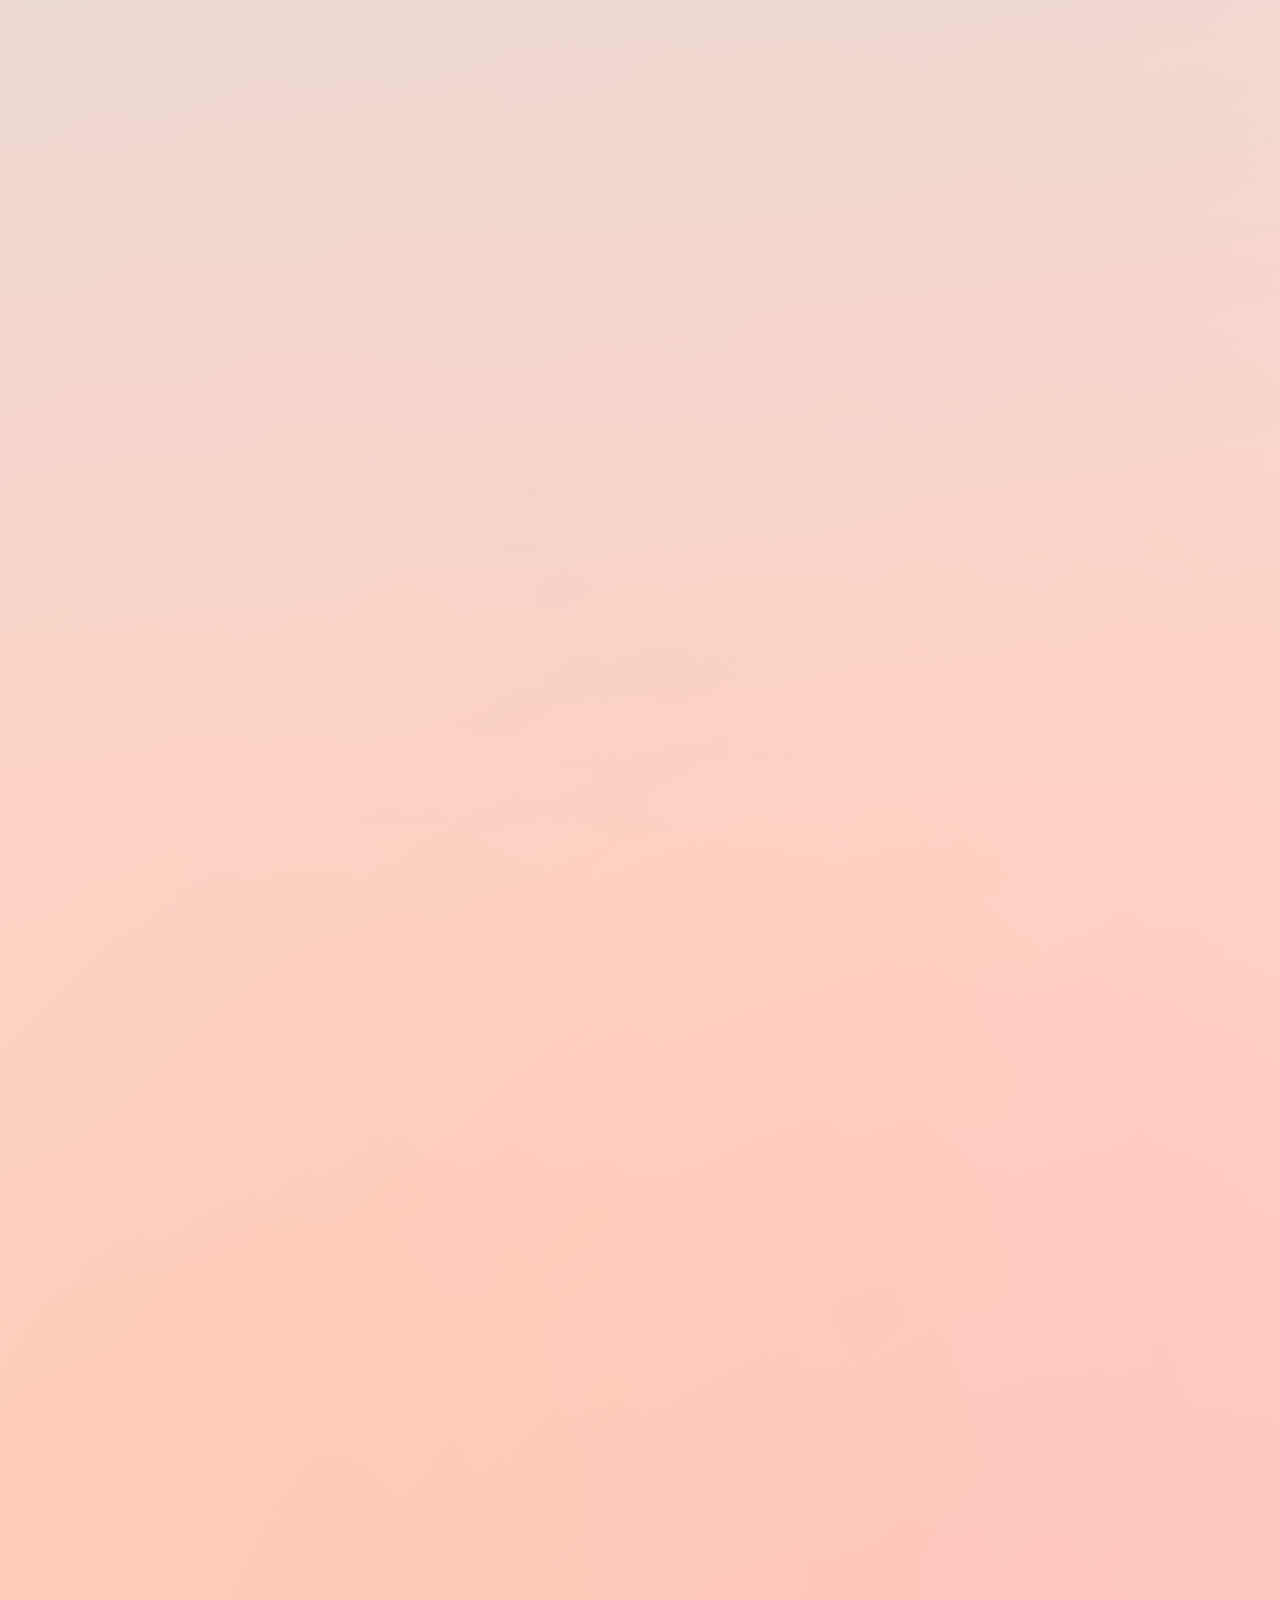
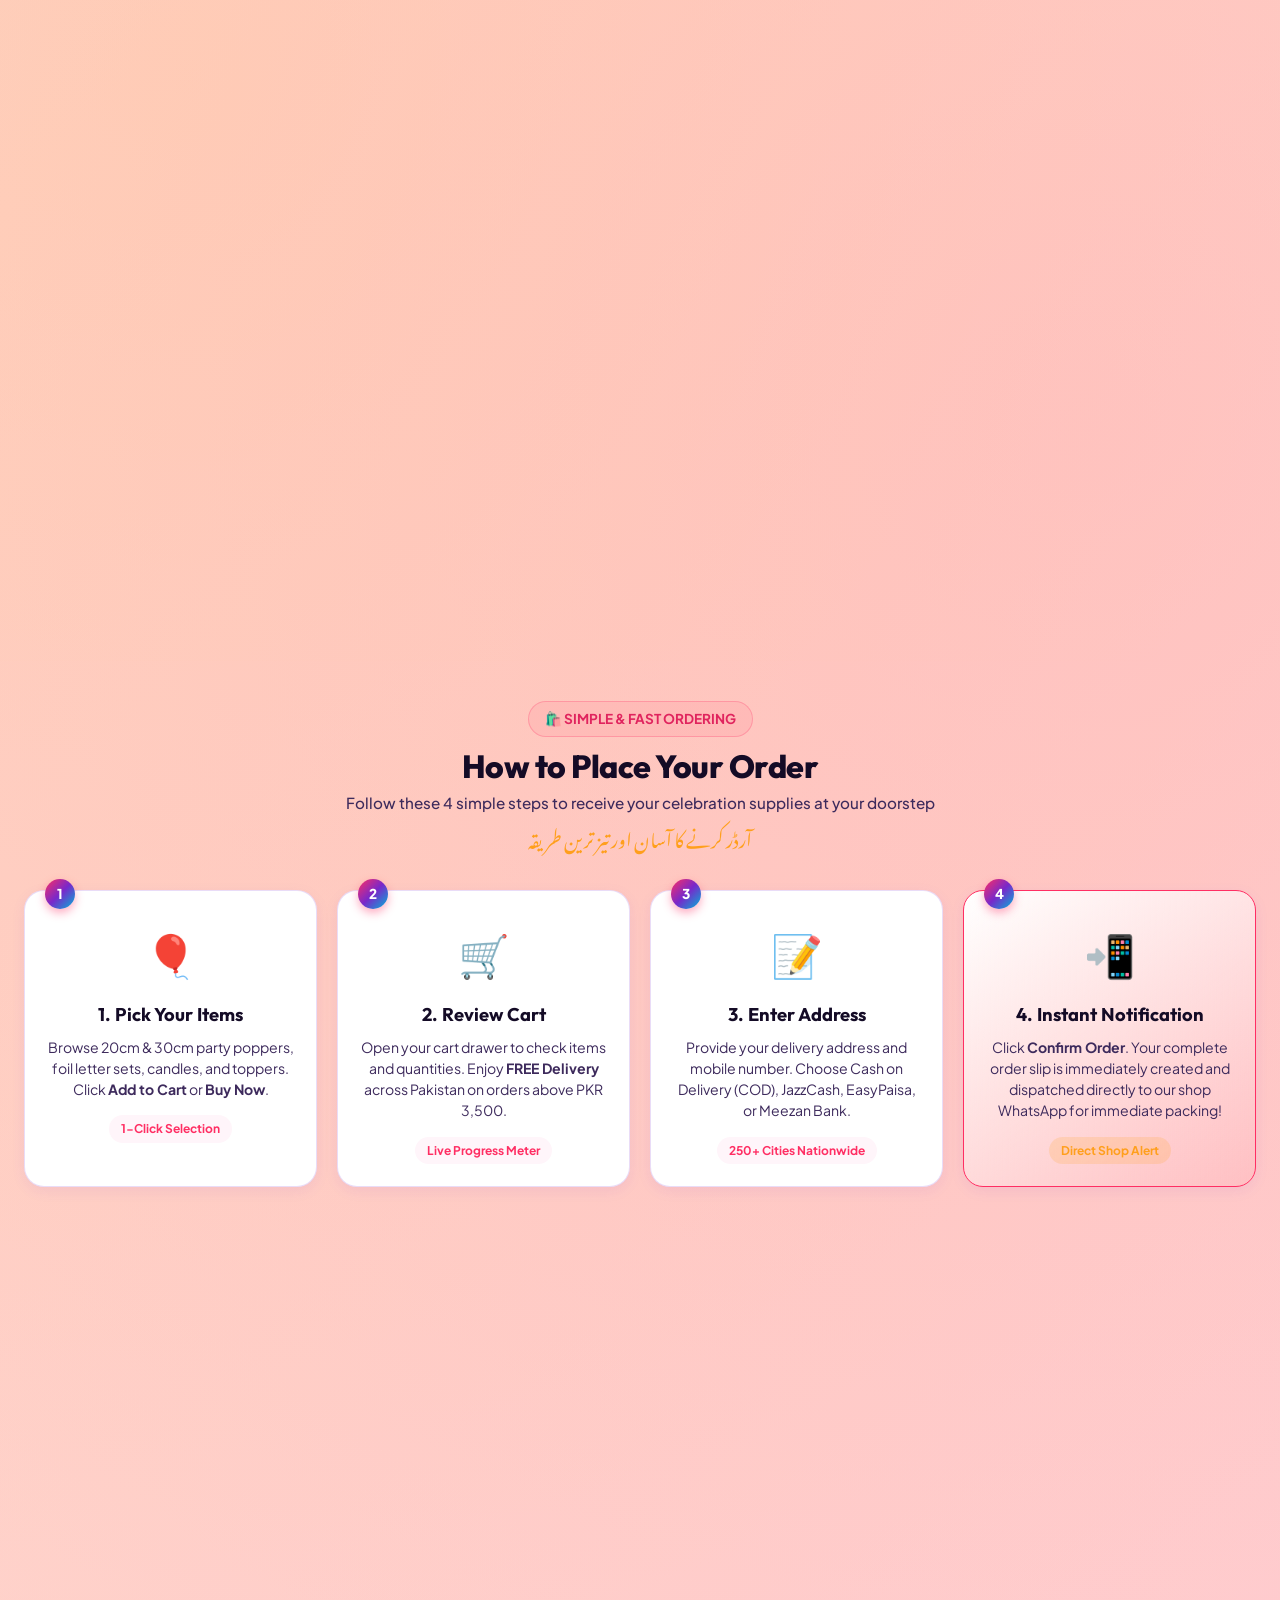
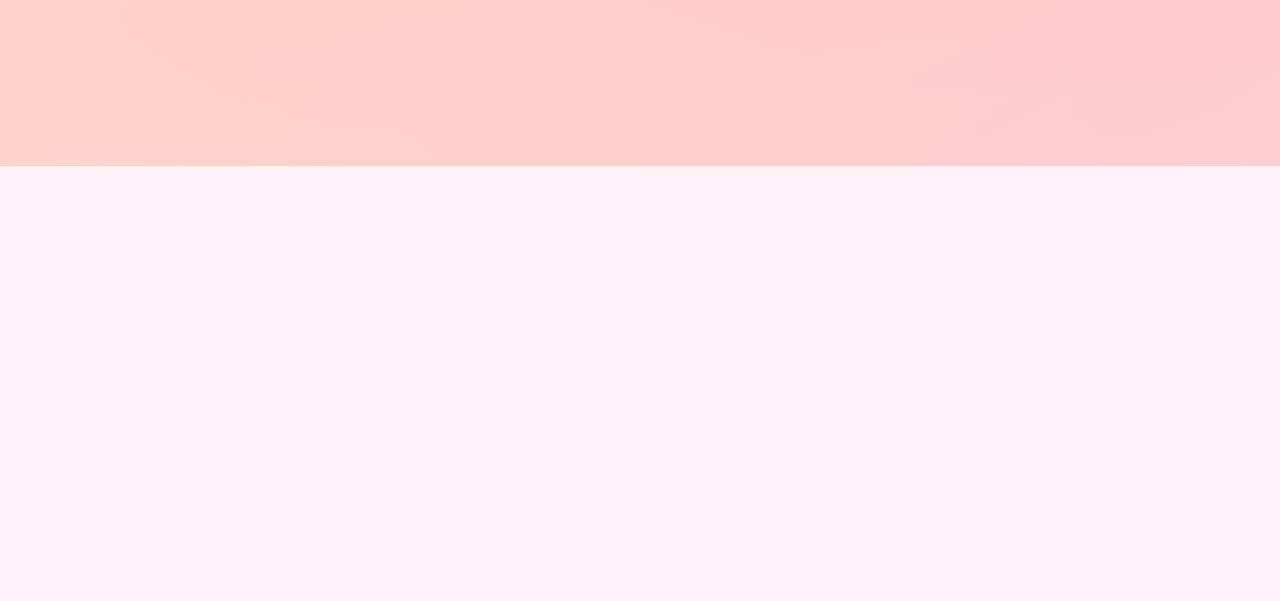
==== commit f4c91fab: "Update store: 20cm/30cm party poppers, remove wholesale, add How-To-Order guide, real-time order not" ====
--- a/index.html
+++ b/index.html
@@ -9,8 +9,8 @@
   <title>Munir Ahmed Decorations | Pakistan's Premier Party Supplies & Balloons Store</title>
   
   <!-- SEO & Social Meta Tags -->
-  <meta name="description" content="Munir Ahmed Decorations (منیر احمد ڈیکوریشنز) - Pakistan's ultimate party supplies, foil balloons, cake toppers, anar sparkler candles, party poppers, sashes, and gift paper & bags wholesale and retail store. COD, JazzCash, EasyPaisa.">
-  <meta name="keywords" content="Munir Ahmed Decorations, party supplies Pakistan, foil balloons Lahore Karachi, cake toppers Pakistan, anar candles, party poppers, birthday sashes, gift wrapping paper, gift bags, wholesale party items">
+  <meta name="description" content="Munir Ahmed Decorations (منیر احمد ڈیکوریشنز) - Pakistan's ultimate party supplies, foil balloons, cake toppers, anar sparkler candles, party poppers, sashes, and gift paper & bags store. COD, JazzCash, EasyPaisa.">
+  <meta name="keywords" content="Munir Ahmed Decorations, party supplies Pakistan, foil balloons Lahore Karachi, cake toppers Pakistan, anar candles, party poppers, birthday sashes, gift wrapping paper, gift bags, party supplies store">
   <meta name="author" content="Munir Ahmed Decorations Co.">
   
   <!-- OpenGraph -->
@@ -66,14 +66,6 @@
     </div>
     
     <div class="announcement-right">
-      <!-- Wholesale Mode Toggle -->
-      <div class="wholesale-switch-container">
-        <label for="wholesale-toggle" class="wholesale-label">Wholesale Rates (30-45% OFF):</label>
-        <label class="switch-toggle">
-          <input type="checkbox" id="wholesale-toggle">
-          <span class="slider-round"></span>
-        </label>
-      </div>
 
       <!-- Party Sound FX Toggle -->
       <button id="btn-sound-toggle" class="btn-sound-toggle" title="Toggle Sound Effects">
@@ -111,9 +103,9 @@
         <ul class="nav-links">
           <li><a href="#categories" class="nav-link">Categories</a></li>
           <li><a href="#popular-items" class="nav-link">Bestsellers 🔥</a></li>
-          <li><a href="#celebrations" class="nav-link">Occasions</a></li>
+          <li><a href="#how-to-order" class="nav-link">How to Order 📋</a></li>
           <li><a href="#catalog" class="nav-link">All Products</a></li>
-          <li><a href="#wholesale" class="nav-link">Wholesale</a></li>
+          <li><a href="#payments" class="nav-link">Payment & Delivery</a></li>
           <li><a href="track.html" class="nav-link">Track Order</a></li>
         </ul>
       </nav>
@@ -186,8 +178,8 @@
               <span>100% In-Stock Guarantee</span>
             </div>
             <div class="hero-feature-item">
-              <span class="feature-icon-circle">🤝</span>
-              <span>Wholesale Bulk Trade Rates</span>
+              <span class="feature-icon-circle">✨</span>
+              <span>100% Quality Guaranteed</span>
             </div>
           </div>
         </div>
@@ -407,19 +399,6 @@
         <!-- Rendered dynamically by app.js -->
       </div>
 
-      <!-- Wholesale Alert Banner -->
-      <div class="wholesale-alert-strip">
-        <div class="wholesale-alert-left">
-          <span class="wholesale-alert-icon">💡</span>
-          <div class="wholesale-alert-text">
-            <span>Looking for <strong>Wholesale Bulk Discounts (30% - 45% OFF)</strong>? Toggle Wholesale Mode or order 10+ pcs!</span>
-          </div>
-        </div>
-        <button id="btn-quick-toggle-wholesale" class="btn-primary-party" style="padding: 8px 18px; font-size: 0.88rem;">
-          Toggle Wholesale Mode
-        </button>
-      </div>
-
       <!-- Product Grid -->
       <div class="products-grid" id="products-grid">
         <!-- Product Cards injected by app.js -->
@@ -428,63 +407,48 @@
   </section>
 
   <!-- ===================================================================
-       5. WHOLESALE & BULK SUPPLY DESK
-       =================================================================== -->
-  <section id="wholesale" class="shopify-section section-wholesale-desk">
+       5. HOW TO ORDER (VISUAL STEP-BY-STEP PROCESS)
+       =================================================================== -->
+  <section id="how-to-order" class="shopify-section section-how-to-order">
     <div class="container">
-      <div class="wholesale-box">
-        <div class="wholesale-text-col">
-          <div class="shopify-section-header" style="margin-bottom: 14px;">
-            <h2 class="shopify-section-title">Wholesale & Bulk Supply Desk</h2>
-            <p class="shopify-section-subtitle">Special trade rates for event decorators, balloon artists, schools & retailers</p>
-          </div>
-
-          <p style="color:var(--text-secondary); font-size:0.95rem; margin-bottom:20px; line-height:1.6;">
-            Whether you are an event decorator stocking up on 100-pack Tongle balloons, party poppers by the carton, or a gift shop needing wholesale rolls of metallic wrapping paper and bags, we provide unbeatable factory-direct rates with express cargo/courier dispatch across Pakistan.
-          </p>
-
-          <ul class="wholesale-perks-list">
-            <li class="wholesale-perk-item">
-              <span>⭐</span>
-              <span>Tiered wholesale margins (30% to 45% OFF)</span>
-            </li>
-            <li class="wholesale-perk-item">
-              <span>⚡</span>
-              <span>Same-day priority packing & dispatch</span>
-            </li>
-            <li class="wholesale-perk-item">
-              <span>🧾</span>
-              <span>Official sales invoice for tax & business accounts</span>
-            </li>
-            <li class="wholesale-perk-item">
-              <span>💬</span>
-              <span>Dedicated WhatsApp trade representative</span>
-            </li>
-          </ul>
-
-          <a href="https://wa.me/923008451998?text=Assalam%20o%20Alaikum!%20I%20am%20interested%20in%20Wholesale%20bulk%20pricing%20from%20Munir%20Ahmed%20Decorations" target="_blank" class="btn-primary-party">
-            <span>💬</span>
-            <span>Contact Wholesale Desk via WhatsApp</span>
-          </a>
-        </div>
-
-        <div class="wholesale-quick-calc">
-          <div class="calc-title">Bulk Discount Estimator</div>
-          <div class="calc-slider-group">
-            <label>
-              <span>Estimated Items Quantity:</span>
-              <strong id="calc-qty-display">25 Units</strong>
-            </label>
-            <input type="range" id="calc-qty-slider" class="calc-slider" min="5" max="200" step="5" value="25">
-          </div>
-
-          <div class="calc-result-box">
-            <div>
-              <span style="font-size:0.8rem; color:var(--text-muted); display:block;">Estimated Wholesale Margin:</span>
-              <strong style="color:#2ed573; font-size:1.2rem;" id="calc-savings-display">35% Wholesale Margin</strong>
-            </div>
-            <span class="calc-discount-badge" id="calc-tier-badge">Tier 2 Trade</span>
-          </div>
+      <div class="shopify-section-header" style="text-align: center; max-width: 700px; margin: 0 auto 36px;">
+        <span class="hero-pill" style="margin-bottom: 10px;">🛍️ SIMPLE & FAST ORDERING</span>
+        <h2 class="shopify-section-title">How to Place Your Order</h2>
+        <p class="shopify-section-subtitle">Follow these 4 simple steps to receive your celebration supplies at your doorstep</p>
+        <div class="font-urdu" style="color:var(--party-gold); font-size:1.15rem; margin-top:6px;">آرڈر کرنے کا آسان اور تیز ترین طریقہ</div>
+      </div>
+
+      <div class="how-to-order-grid">
+        <div class="order-step-card">
+          <div class="order-step-num">1</div>
+          <span class="order-step-icon">🎈</span>
+          <h4>1. Pick Your Items</h4>
+          <p>Browse 20cm & 30cm party poppers, foil letter sets, candles, and toppers. Click <strong>Add to Cart</strong> or <strong>Buy Now</strong>.</p>
+          <div class="order-step-badge">1-Click Selection</div>
+        </div>
+
+        <div class="order-step-card">
+          <div class="order-step-num">2</div>
+          <span class="order-step-icon">🛒</span>
+          <h4>2. Review Cart</h4>
+          <p>Open your cart drawer to check items and quantities. Enjoy <strong>FREE Delivery</strong> across Pakistan on orders above PKR 3,500.</p>
+          <div class="order-step-badge">Live Progress Meter</div>
+        </div>
+
+        <div class="order-step-card">
+          <div class="order-step-num">3</div>
+          <span class="order-step-icon">📝</span>
+          <h4>3. Enter Address</h4>
+          <p>Provide your delivery address and mobile number. Choose Cash on Delivery (COD), JazzCash, EasyPaisa, or Meezan Bank.</p>
+          <div class="order-step-badge">250+ Cities Nationwide</div>
+        </div>
+
+        <div class="order-step-card highlight">
+          <div class="order-step-num">4</div>
+          <span class="order-step-icon">📲</span>
+          <h4>4. Instant Notification</h4>
+          <p>Click <strong>Confirm Order</strong>. Your complete order slip is immediately created and dispatched directly to our shop WhatsApp for immediate packing!</p>
+          <div class="order-step-badge gold">Direct Shop Alert</div>
         </div>
       </div>
     </div>
@@ -526,7 +490,7 @@
             </div>
           </div>
           <p class="payment-desc">
-            Instant transfer from JazzCash Mobile App, Till Code, or any JazzCash retailer shop in Pakistan.
+            Instant transfer from JazzCash Mobile App, Till Code, or any JazzCash shop in Pakistan.
           </p>
           <div class="payment-details-box">
             Account: 0300-8451998<br>
@@ -612,7 +576,7 @@
             <li><a href="track.html" style="color: #2ed573; font-weight: 700;">🚚 Track Parcel Live</a></li>
             <li><a href="#payments">Nationwide Delivery Rates</a></li>
             <li><a href="#payments">Payment Options (COD / JazzCash)</a></li>
-            <li><a href="#wholesale">Wholesale & Trade Desk</a></li>
+            <li><a href="#celebrations">Party Occasions</a></li>
             <li><a href="admin.html" style="color: #ffc048;">🔒 Shop Owner Admin Desk</a></li>
           </ul>
         </div>
@@ -702,10 +666,6 @@
         <span>Items Subtotal:</span>
         <strong id="cart-subtotal">PKR 0</strong>
       </div>
-      <div class="cart-summary-line" id="cart-savings-row" style="display:none; color:#2ed573;">
-        <span>Wholesale Bulk Savings:</span>
-        <strong id="cart-savings">-PKR 0</strong>
-      </div>
       <div class="cart-summary-line">
         <span>Nationwide Courier Delivery:</span>
         <strong id="cart-shipping">PKR 0</strong>
@@ -890,14 +850,18 @@
           </div>
         </div>
 
-        <p style="color:var(--text-secondary); font-size:0.9rem; margin-bottom:24px;">
-          Our dispatch team will call or message your WhatsApp before booking the courier. You can also send this order slip directly to WhatsApp right now!
+        <div style="background:rgba(46, 213, 115, 0.12); border:1px solid #2ed573; border-radius:12px; padding:12px; margin-bottom:18px; color:#2ed573; font-size:0.9rem; font-weight:700;">
+          📲 Instant Shop Owner Notification Dispatched to WhatsApp (+92 300 8451998)
+        </div>
+
+        <p style="color:var(--text-secondary); font-size:0.9rem; margin-bottom:20px;">
+          Our dispatch team receives this order slip immediately and will message or call before courier booking. Click below to view or re-send your order receipt:
         </p>
 
         <div style="display:flex; flex-direction:column; gap:12px;">
           <a id="btn-success-whatsapp" href="#" target="_blank" class="btn-whatsapp-cart" style="font-size:1rem; padding:14px;">
             <span>💬</span>
-            <span>Send Order Slip to Shop WhatsApp (0300-8451998)</span>
+            <span>Open Order Receipt on Shop WhatsApp</span>
           </a>
           <button class="btn-secondary-party" onclick="closeOrderSuccess()" style="width:100%; justify-content:center;">
             Continue Shopping
@@ -947,8 +911,7 @@
                 <tr>
                   <th>Product</th>
                   <th>Category</th>
-                  <th>Retail (PKR)</th>
-                  <th>Wholesale (PKR)</th>
+                  <th>Price (PKR)</th>
                   <th>Current Stock</th>
                   <th>Action</th>
                 </tr>
--- a/css/styles.css
+++ b/css/styles.css
@@ -1,4 +1,4 @@
-/* ===================================================================
+﻿/* ===================================================================
    MUNIR AHMED DECORATIONS (منیر احمد ڈیکوریشنز)
    Premier Party Supplies & Balloon House Pakistan
    Modern Vibrant Party E-Commerce Design System
@@ -197,6 +197,9 @@
 html {
   scroll-behavior: smooth;
   font-size: 16px;
+  width: 100%;
+  max-width: 100vw;
+  overflow-x: clip;
 }
 
 body {
@@ -204,7 +207,9 @@
   color: var(--text-main);
   font-family: var(--font-body);
   line-height: 1.6;
-  overflow-x: hidden;
+  width: 100%;
+  max-width: 100vw;
+  overflow-x: clip;
   background-image: var(--bg-body-gradient);
   min-height: 100vh;
   position: relative;
@@ -290,6 +295,7 @@
   padding: 0 24px;
   position: relative;
   z-index: 1;
+  box-sizing: border-box;
 }
 
 /* ===================================================================
@@ -332,7 +338,7 @@
   gap: 20px;
 }
 
-/* Wholesale Switch */
+/* Switch */
 .wholesale-switch-container {
   display: flex;
   align-items: center;
@@ -1408,9 +1414,13 @@
   align-items: center;
   gap: 10px;
   overflow-x: auto;
+  -webkit-overflow-scrolling: touch;
   padding-bottom: 12px;
   margin-bottom: 28px;
   scrollbar-width: thin;
+  width: 100%;
+  max-width: 100%;
+  box-sizing: border-box;
 }
 
 .btn-filter-pill {
@@ -1443,7 +1453,7 @@
   box-shadow: 0 4px 15px rgba(255, 46, 99, 0.35);
 }
 
-/* Wholesale Banner in Catalog */
+/* Catalog Banner */
 .wholesale-alert-strip {
   background: linear-gradient(90deg, rgba(255, 165, 2, 0.15) 0%, rgba(108, 92, 231, 0.15) 100%);
   border: 1px dashed rgba(255, 165, 2, 0.4);
@@ -1815,7 +1825,7 @@
 }
 
 /* ===================================================================
-   WHOLESALE & BULK INQUIRY BANNER
+   SPECIAL INQUIRY BANNER
    =================================================================== */
 .section-wholesale-desk {
   padding: 50px 0;
@@ -2701,20 +2711,159 @@
 
 @media (max-width: 768px) {
   .top-announcement {
+    font-size: 0.72rem;
+    padding: 6px 12px;
+    justify-content: center;
+    text-align: center;
+  }
+  .announcement-left, .announcement-right {
+    justify-content: center;
+    width: 100%;
+    flex-wrap: wrap;
+    gap: 8px;
+  }
+  .announcement-right .top-link,
+  .announcement-right .top-admin-link {
     font-size: 0.75rem;
-    padding: 6px 16px;
+  }
+  .wholesale-switch-container {
+    padding: 2px 8px;
+  }
+  .wholesale-label {
+    font-size: 0.72rem;
+  }
+  .nav-container {
+    padding: 10px 14px;
+    gap: 8px;
+    max-width: 100%;
+    box-sizing: border-box;
   }
   .nav-links {
     display: none;
   }
+  .btn-whatsapp-nav {
+    display: none;
+  }
+  .btn-theme-toggle span:last-child {
+    display: none;
+  }
+  .btn-theme-toggle {
+    padding: 7px 10px;
+  }
+  .brand-icon-box {
+    width: 36px;
+    height: 36px;
+    font-size: 1.2rem;
+  }
   .brand-name {
-    font-size: 1.15rem;
+    font-size: 1.05rem;
+  }
+  .brand-sub {
+    font-size: 0.62rem;
+  }
+  .container {
+    padding: 0 12px;
+    max-width: 100%;
+    box-sizing: border-box;
+  }
+  .hero-card {
+    grid-template-columns: 1fr;
+    padding: 22px 14px;
+    border-radius: 18px;
+    gap: 20px;
+    max-width: 100%;
+    box-sizing: border-box;
   }
   .hero-title {
-    font-size: 2rem;
+    font-size: 1.85rem;
+    line-height: 1.15;
+  }
+  .hero-desc {
+    font-size: 0.95rem;
+    margin-bottom: 20px;
+  }
+  .hero-buttons {
+    flex-direction: column;
+    width: 100%;
+    gap: 10px;
+  }
+  .btn-primary-party,
+  .btn-secondary-party {
+    width: 100%;
+    justify-content: center;
+    padding: 12px 16px;
+    font-size: 0.95rem;
+    box-sizing: border-box;
+  }
+  .hero-features-row {
+    flex-direction: column;
+    align-items: flex-start;
+    gap: 10px;
+  }
+  .hero-floating-tag.tag-top-right {
+    top: 10px;
+    right: 10px;
+    padding: 6px 12px;
+  }
+  .hero-floating-tag.tag-bottom-left {
+    bottom: 10px;
+    left: 10px;
+    padding: 6px 12px;
+  }
+  .hero-floating-tag.tag-bottom-right {
+    display: none;
+  }
+  .products-grid,
+  .popular-products-grid {
+    grid-template-columns: 1fr;
+    gap: 16px;
+    max-width: 100%;
+    box-sizing: border-box;
   }
   .catalog-title-box h2 {
-    font-size: 1.8rem;
+    font-size: 1.7rem;
+  }
+  .catalog-controls {
+    flex-direction: column;
+    width: 100%;
+    gap: 10px;
+  }
+  .search-box-wrapper {
+    width: 100%;
+    min-width: 0;
+  }
+  .search-input {
+    width: 100%;
+    box-sizing: border-box;
+  }
+  .sort-select-wrapper,
+  .sort-select {
+    width: 100%;
+    box-sizing: border-box;
+  }
+  .welcome-features-grid {
+    grid-template-columns: 1fr;
+  }
+  .welcome-card {
+    padding: 20px 14px;
+    border-radius: 18px;
+  }
+  .wholesale-box {
+    grid-template-columns: 1fr;
+    padding: 22px 14px;
+    border-radius: 18px;
+    gap: 20px;
+  }
+  .wholesale-perks-list {
+    grid-template-columns: 1fr;
+    gap: 8px;
+  }
+  .celebration-cards-grid {
+    grid-template-columns: repeat(2, 1fr);
+    gap: 10px;
+  }
+  .celebration-card {
+    padding: 14px 8px;
   }
   .form-row-2 {
     grid-template-columns: 1fr;
@@ -3149,6 +3298,9 @@
   box-shadow: 0 4px 25px rgba(0, 0, 0, 0.45);
   position: relative;
   z-index: 5;
+  width: 100%;
+  max-width: 100vw;
+  contain: paint;
 }
 
 .party-marquee-track {
@@ -3452,45 +3604,6 @@
   .modal-body {
     padding: 18px 16px;
   }
-  .hero-floating-tag.tag-top-right {
-    top: 10px;
-    right: 8px;
-    padding: 6px 12px;
-  }
-  .hero-floating-tag.tag-bottom-left {
-    bottom: 10px;
-    left: 8px;
-    padding: 6px 12px;
-  }
-  .hero-floating-tag.tag-bottom-right {
-    display: none;
-  }
-}
-
-@media (max-width: 500px) {
-  .top-announcement {
-    padding: 6px 10px;
-    font-size: 0.72rem;
-    text-align: center;
-    justify-content: center;
-  }
-  .announcement-left, .announcement-right {
-    justify-content: center;
-    width: 100%;
-    flex-wrap: wrap;
-    gap: 8px;
-  }
-  .brand-icon-box {
-    width: 40px;
-    height: 40px;
-    font-size: 1.3rem;
-  }
-  .brand-name {
-    font-size: 1.05rem;
-  }
-  .brand-sub {
-    font-size: 0.65rem;
-  }
 }
 
 .mobile-nav-btn {
@@ -3542,3 +3655,82 @@
 
 
 
+
+/* ===================================================================
+   HOW TO ORDER VISUAL STEP-BY-STEP PROCESS
+   =================================================================== */
+.section-how-to-order {
+  padding: 40px 0;
+}
+.how-to-order-grid {
+  display: grid;
+  grid-template-columns: repeat(auto-fit, minmax(240px, 1fr));
+  gap: 20px;
+  position: relative;
+  margin-top: 24px;
+}
+.order-step-card {
+  background: var(--bg-card);
+  border: 1px solid var(--border-subtle);
+  border-radius: 20px;
+  padding: 30px 20px 22px;
+  position: relative;
+  text-align: center;
+  transition: all 0.3s var(--spring);
+  box-shadow: var(--shadow-sm);
+}
+.order-step-card:hover {
+  transform: translateY(-5px);
+  border-color: var(--border-glow);
+  box-shadow: var(--shadow-md);
+}
+.order-step-card.highlight {
+  border-color: var(--party-coral);
+  background: linear-gradient(145deg, var(--bg-card) 0%, rgba(255, 46, 99, 0.06) 100%);
+}
+.order-step-num {
+  position: absolute;
+  top: -12px;
+  left: 20px;
+  width: 30px;
+  height: 30px;
+  border-radius: 50%;
+  background: var(--gradient-festive);
+  color: #fff;
+  font-weight: 800;
+  font-size: 0.85rem;
+  display: flex;
+  align-items: center;
+  justify-content: center;
+  box-shadow: 0 4px 10px rgba(255, 46, 99, 0.4);
+}
+.order-step-icon {
+  font-size: 2.6rem;
+  margin-bottom: 12px;
+  display: block;
+}
+.order-step-card h4 {
+  font-family: var(--font-heading);
+  font-size: 1.15rem;
+  margin-bottom: 8px;
+  color: var(--brand-heading-color);
+}
+.order-step-card p {
+  font-size: 0.88rem;
+  color: var(--text-secondary);
+  line-height: 1.5;
+  margin-bottom: 14px;
+}
+.order-step-badge {
+  display: inline-block;
+  padding: 4px 12px;
+  border-radius: 20px;
+  background: var(--bg-input);
+  font-size: 0.75rem;
+  font-weight: 700;
+  color: var(--party-coral);
+}
+.order-step-badge.gold {
+  background: rgba(255, 159, 28, 0.18);
+  color: var(--party-gold);
+}
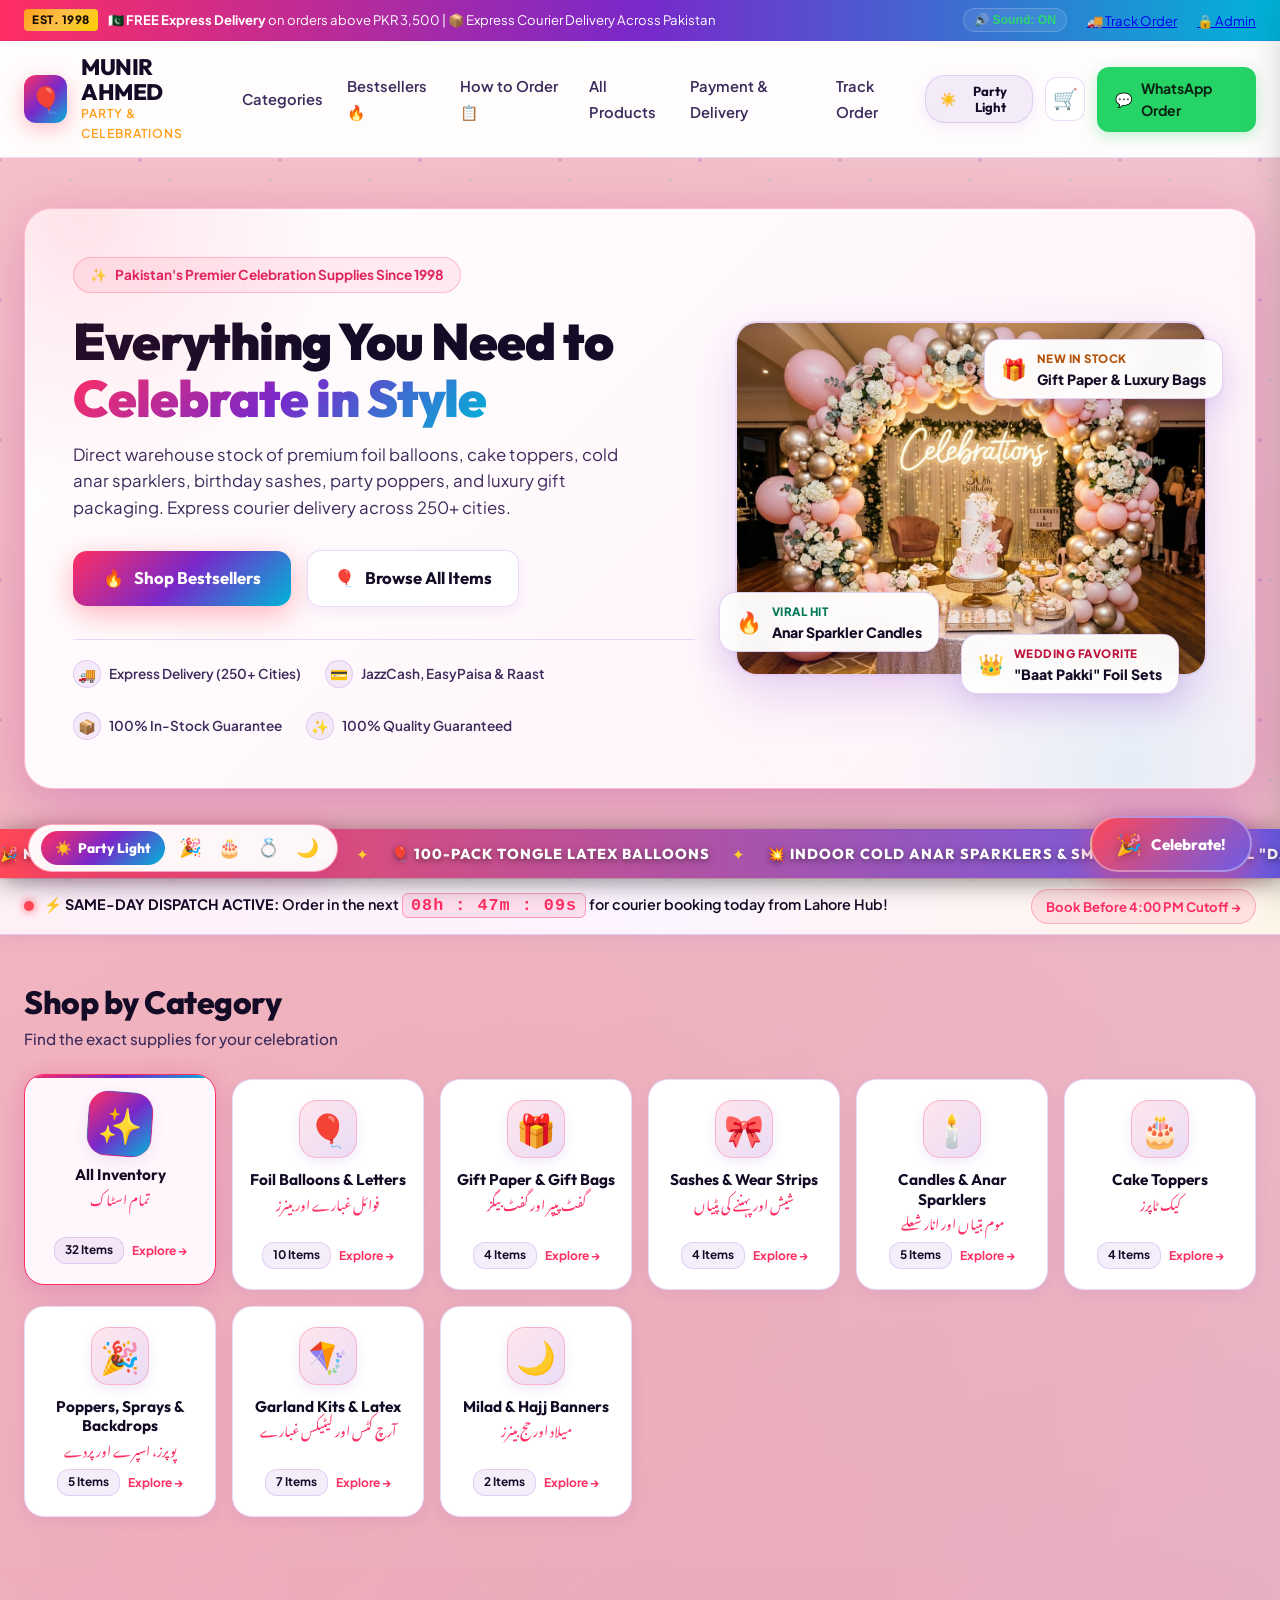
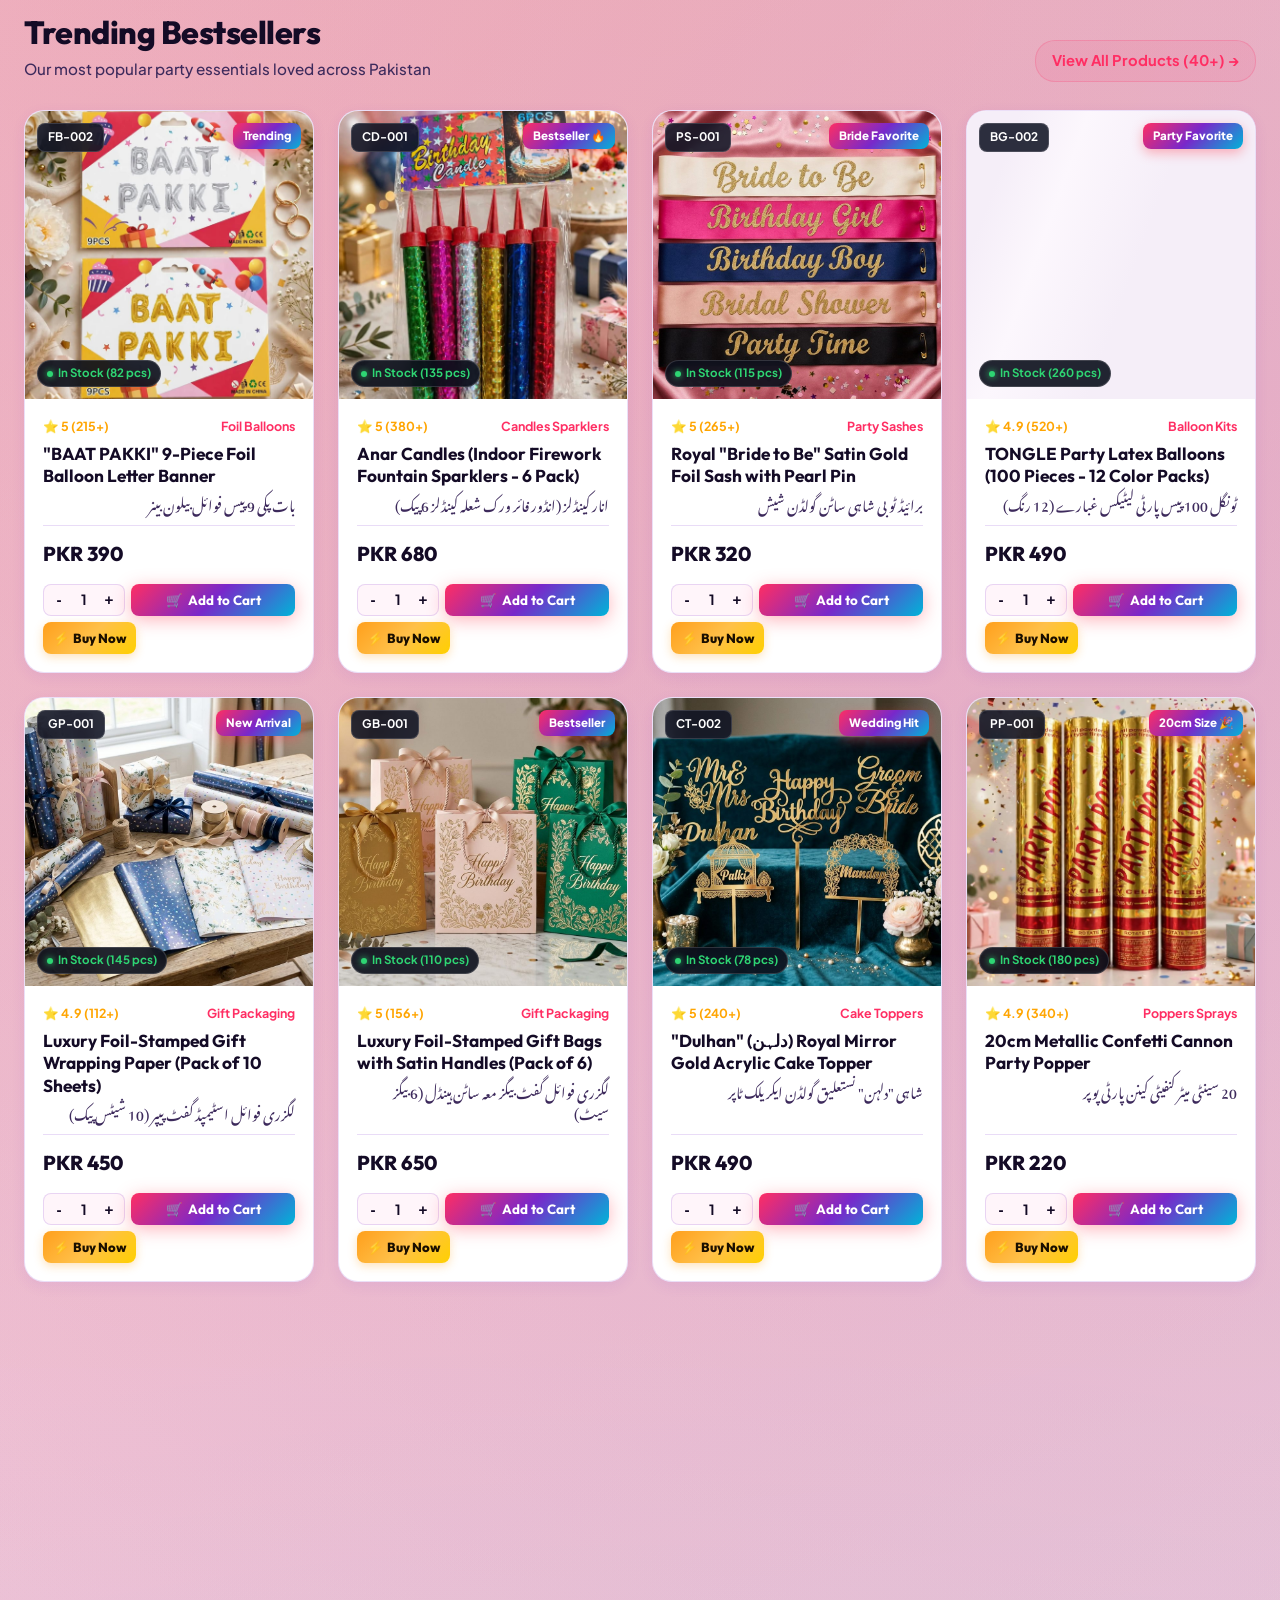
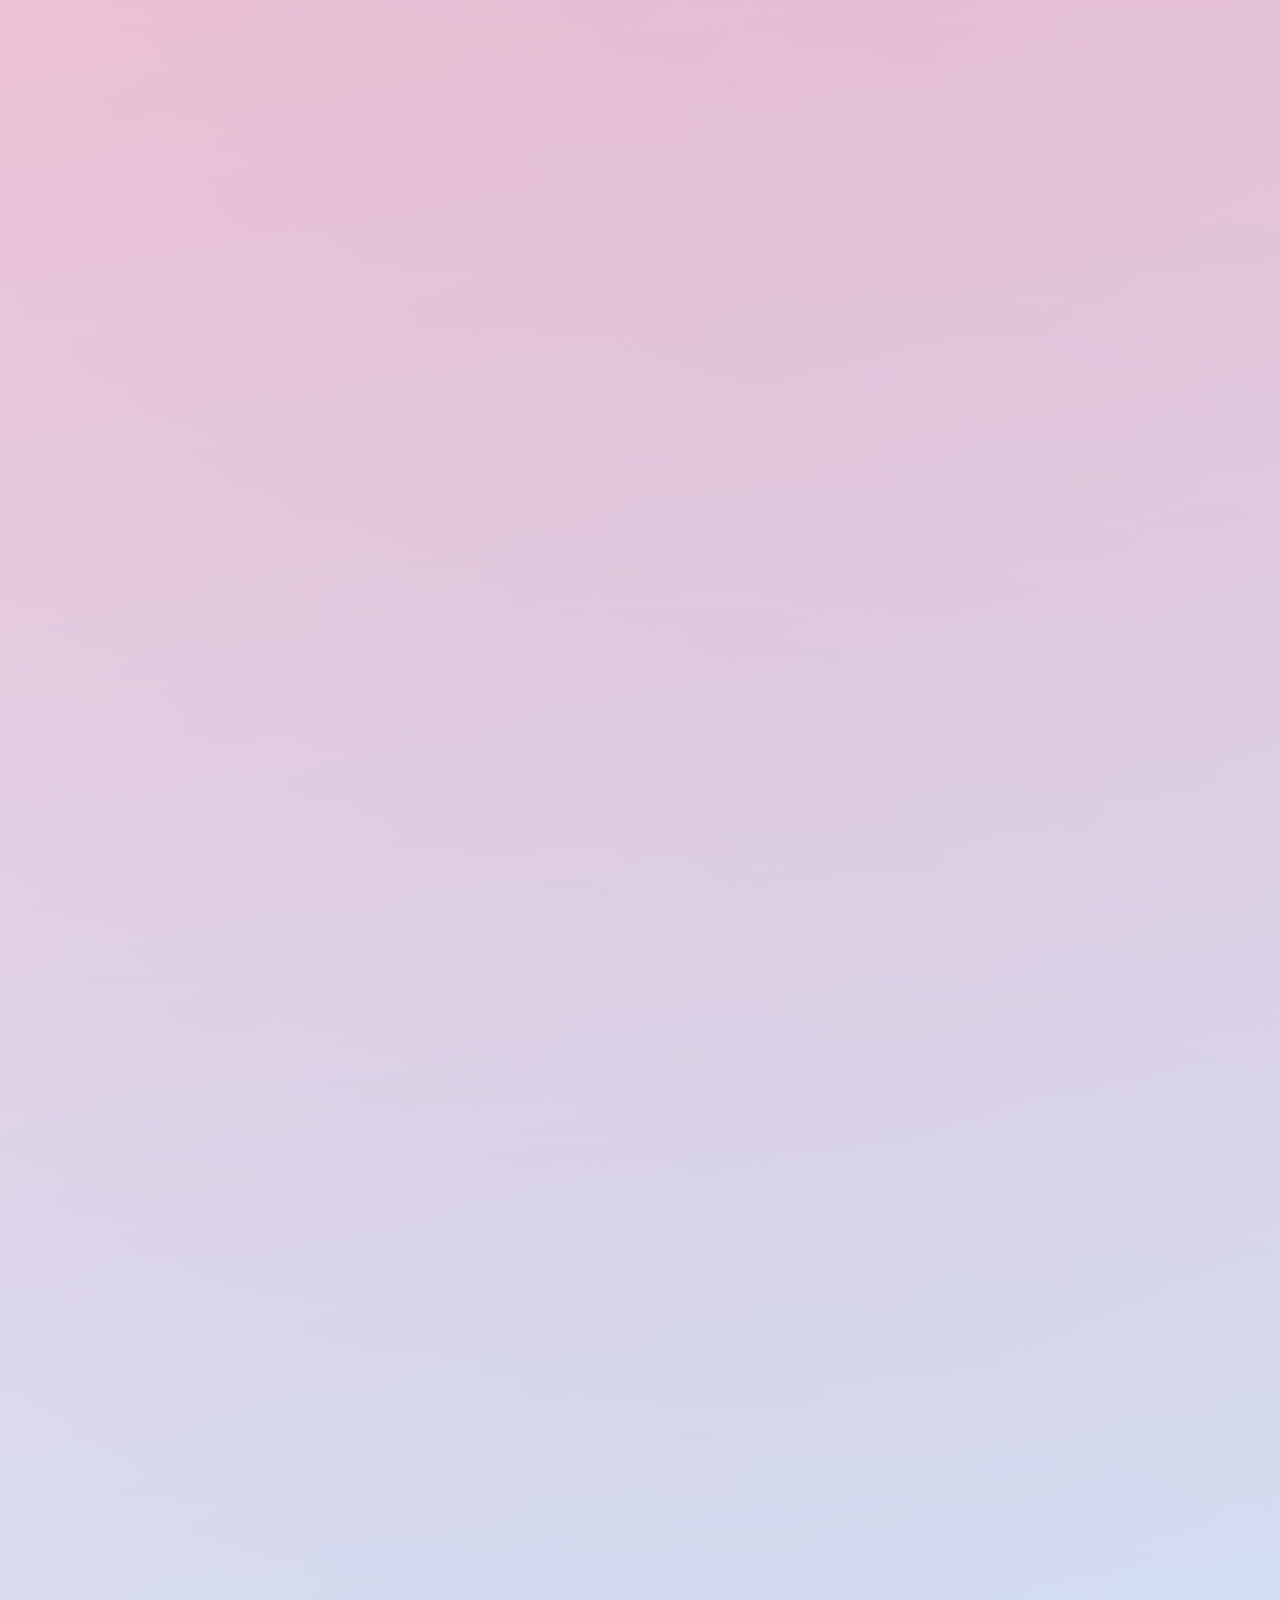
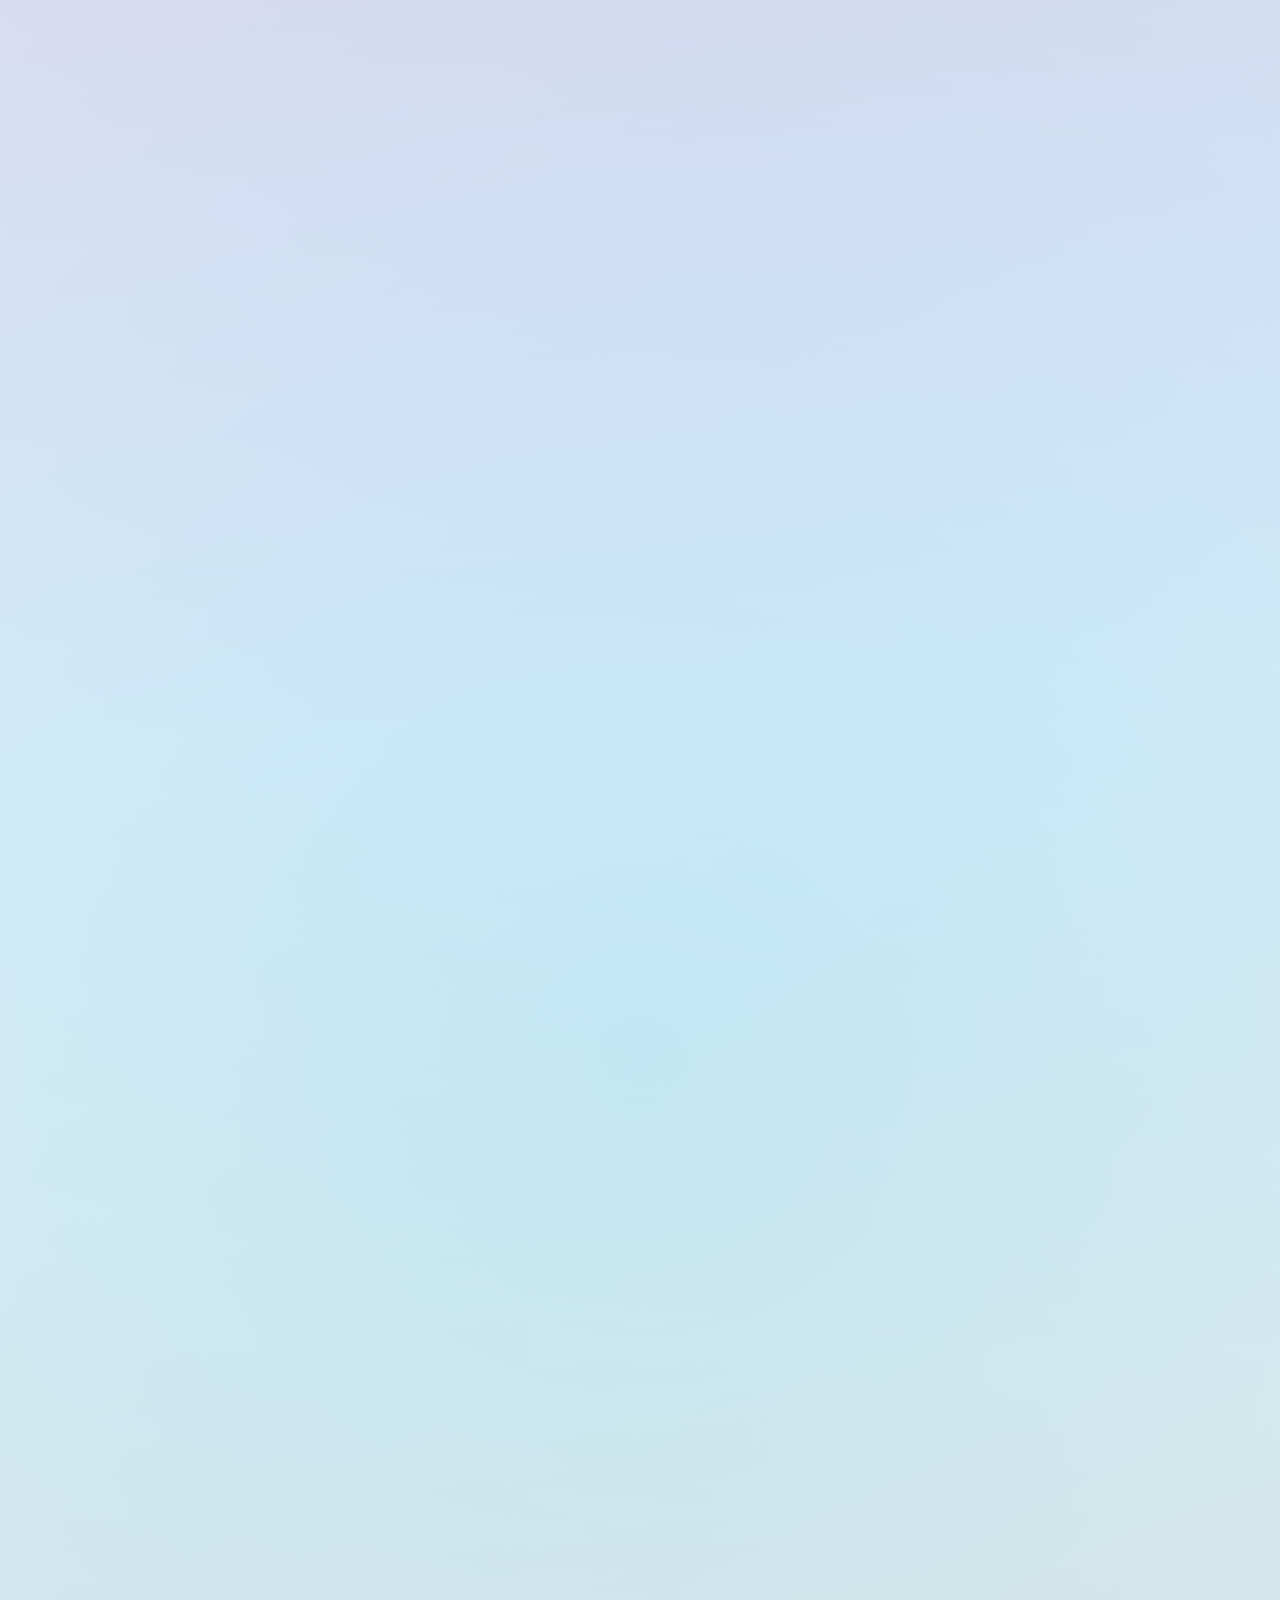
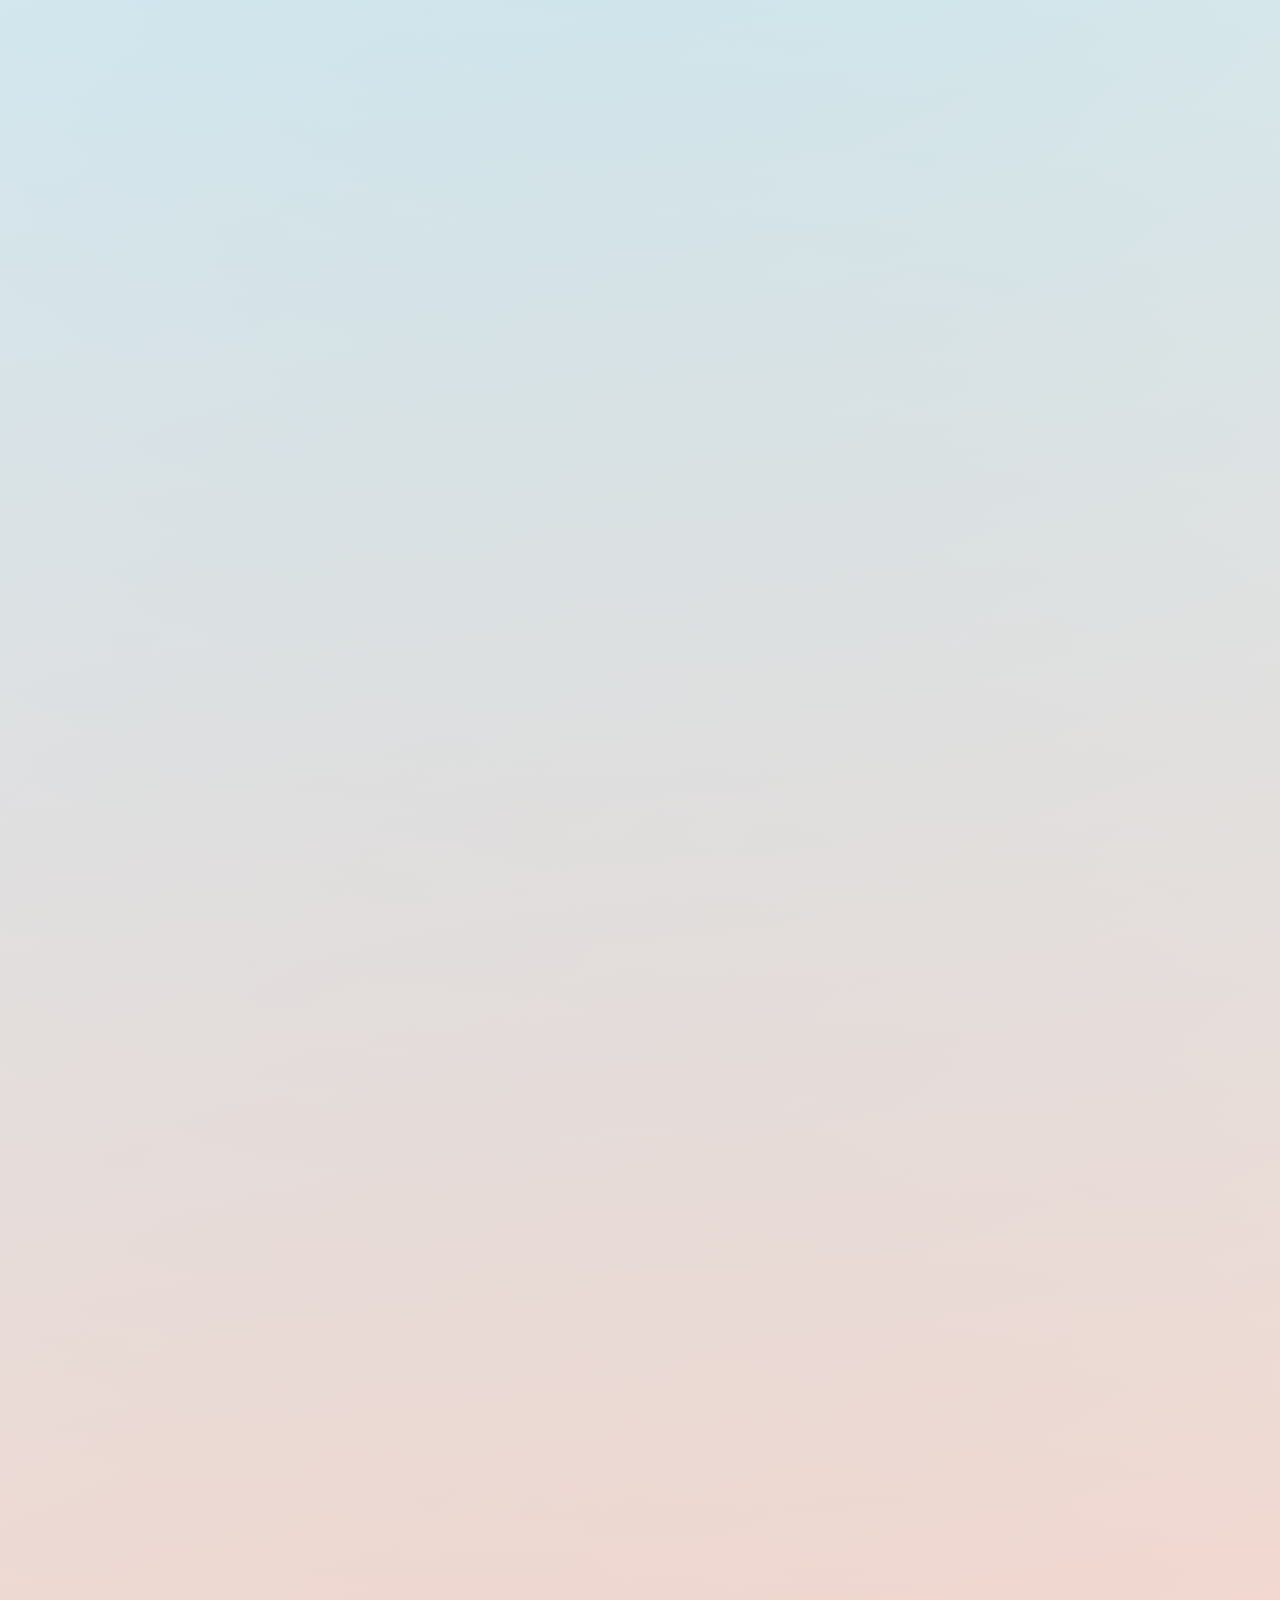
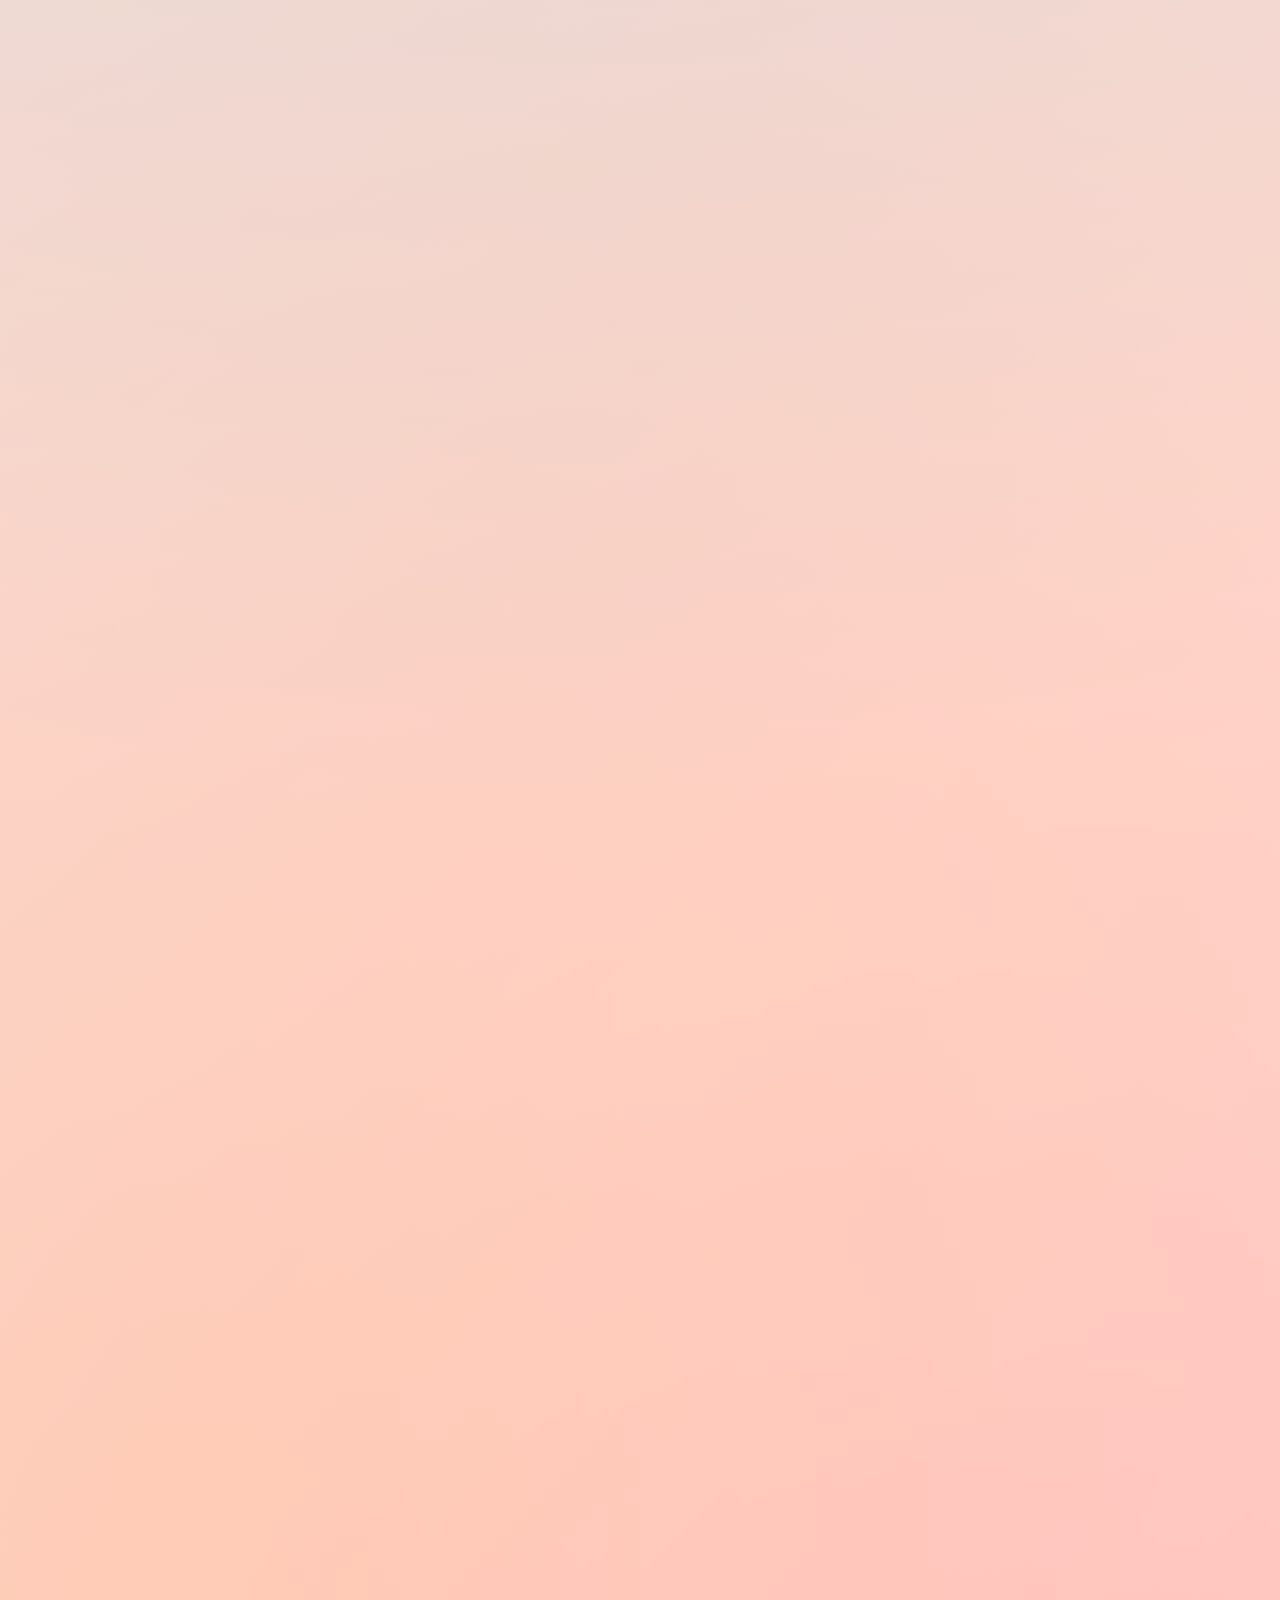
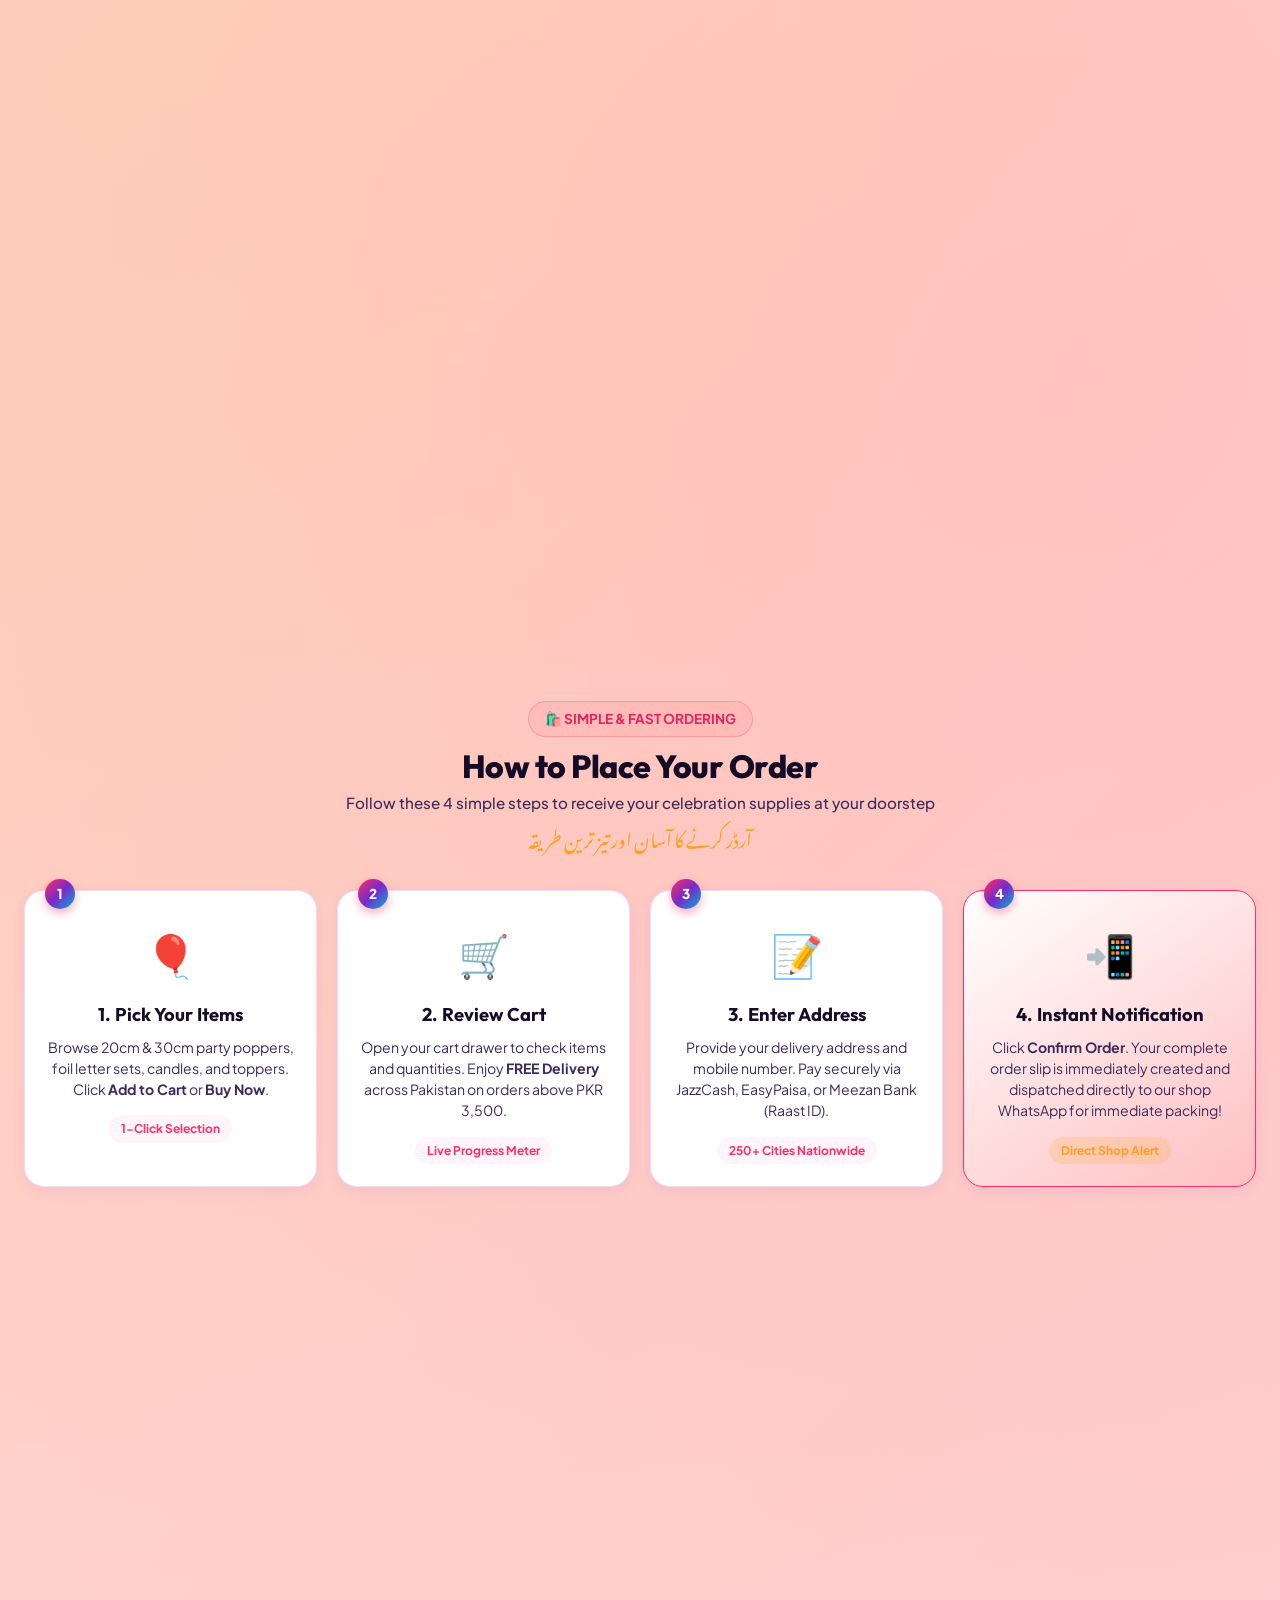
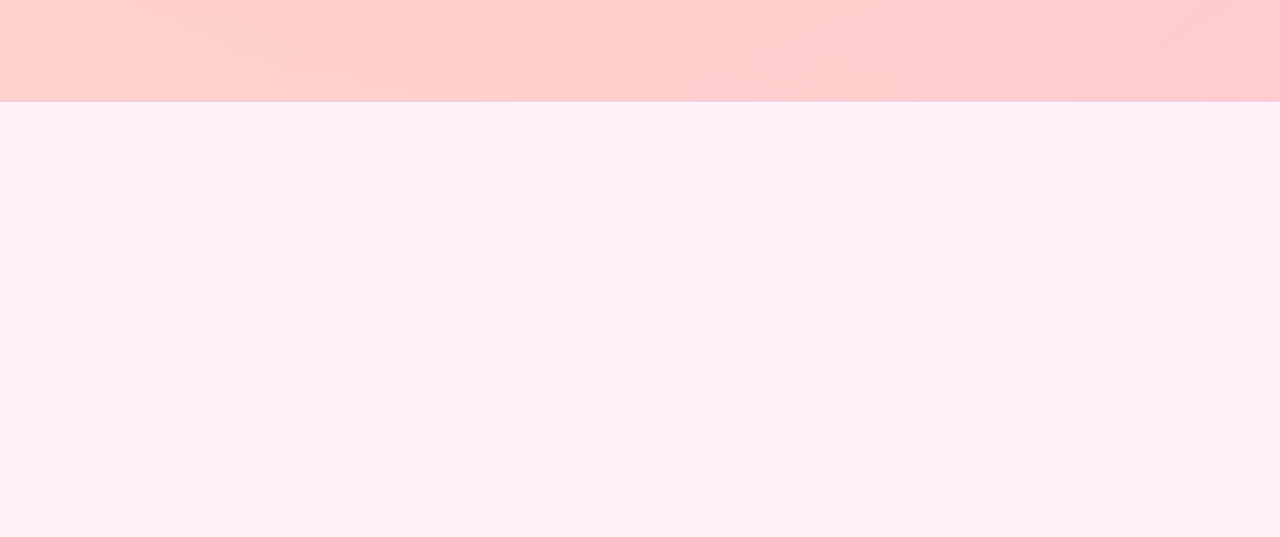
==== commit 46788f51: "Completely remove Cash on Delivery (advance payment only via JazzCash/EasyPaisa/Raast), restrict par" ====
--- a/index.html
+++ b/index.html
@@ -9,13 +9,13 @@
   <title>Munir Ahmed Decorations | Pakistan's Premier Party Supplies & Balloons Store</title>
   
   <!-- SEO & Social Meta Tags -->
-  <meta name="description" content="Munir Ahmed Decorations (منیر احمد ڈیکوریشنز) - Pakistan's ultimate party supplies, foil balloons, cake toppers, anar sparkler candles, party poppers, sashes, and gift paper & bags store. COD, JazzCash, EasyPaisa.">
+  <meta name="description" content="Munir Ahmed Decorations (منیر احمد ڈیکوریشنز) - Pakistan's ultimate party supplies, foil balloons, cake toppers, anar sparkler candles, party poppers, sashes, and gift paper & bags store. JazzCash, EasyPaisa, Meezan Raast.">
   <meta name="keywords" content="Munir Ahmed Decorations, party supplies Pakistan, foil balloons Lahore Karachi, cake toppers Pakistan, anar candles, party poppers, birthday sashes, gift wrapping paper, gift bags, party supplies store">
   <meta name="author" content="Munir Ahmed Decorations Co.">
   
   <!-- OpenGraph -->
   <meta property="og:title" content="Munir Ahmed Decorations | Party Supplies & Balloon House">
-  <meta property="og:description" content="Everything for birthdays, weddings, bridal showers & milestones. Real inventory stock with COD & nationwide express delivery.">
+  <meta property="og:description" content="Everything for birthdays, weddings, bridal showers & milestones. Real inventory stock with secure advance payment & nationwide express courier delivery.">
   <meta property="og:type" content="website">
   <meta property="og:image" content="assets/images/birthday_decor.jpg">
 
@@ -37,7 +37,7 @@
       "addressCountry": "PK"
     },
     "priceRange": "PKR 150 - PKR 5,000",
-    "paymentAccepted": "Cash on Delivery, JazzCash, EasyPaisa, Meezan Bank, Raast"
+    "paymentAccepted": "JazzCash, EasyPaisa, Meezan Bank, Raast"
   }
   </script>
 
@@ -62,7 +62,7 @@
   <div class="top-announcement">
     <div class="announcement-left">
       <span class="badge-trust">EST. 1998</span>
-      <span>🇵🇰 <strong>FREE Express Delivery</strong> on orders above PKR 3,500 | 📦 Cash on Delivery Across Pakistan</span>
+      <span>🇵🇰 <strong>FREE Express Delivery</strong> on orders above PKR 3,500 | 📦 Express Courier Delivery Across Pakistan</span>
     </div>
     
     <div class="announcement-right">
@@ -150,7 +150,7 @@
           </h1>
 
           <p class="hero-desc">
-            Direct warehouse stock of premium foil balloons, cake toppers, cold anar sparklers, birthday sashes, party poppers, and luxury gift packaging. Express delivery with Cash on Delivery across 250+ cities.
+            Direct warehouse stock of premium foil balloons, cake toppers, cold anar sparklers, birthday sashes, party poppers, and luxury gift packaging. Express courier delivery across 250+ cities.
           </p>
 
           <div class="hero-buttons">
@@ -170,8 +170,8 @@
               <span>Express Delivery (250+ Cities)</span>
             </div>
             <div class="hero-feature-item">
-              <span class="feature-icon-circle">💵</span>
-              <span>Cash on Delivery & JazzCash</span>
+              <span class="feature-icon-circle">💳</span>
+              <span>JazzCash, EasyPaisa & Raast</span>
             </div>
             <div class="hero-feature-item">
               <span class="feature-icon-circle">📦</span>
@@ -235,7 +235,7 @@
       <div class="marquee-star">✦</div>
       <div class="party-marquee-item">🎂 GOLDEN ACRYLIC DULHAN & NIKKAH TOPPERS</div>
       <div class="marquee-star">✦</div>
-      <div class="party-marquee-item">🚚 EXPRESS TCS & LEOPARDS COD TO 250+ CITIES</div>
+      <div class="party-marquee-item">🚚 EXPRESS TCS & LEOPARDS DELIVERY TO 250+ CITIES</div>
       <div class="marquee-star">✦</div>
       <div class="party-marquee-item">✨ 45,000+ CELEBRATIONS SUPPLIED SINCE 1998</div>
       <div class="marquee-star">✦</div>
@@ -252,7 +252,7 @@
       <div class="marquee-star">✦</div>
       <div class="party-marquee-item">🎂 GOLDEN ACRYLIC DULHAN & NIKKAH TOPPERS</div>
       <div class="marquee-star">✦</div>
-      <div class="party-marquee-item">🚚 EXPRESS TCS & LEOPARDS COD TO 250+ CITIES</div>
+      <div class="party-marquee-item">🚚 EXPRESS TCS & LEOPARDS DELIVERY TO 250+ CITIES</div>
       <div class="marquee-star">✦</div>
       <div class="party-marquee-item">✨ 45,000+ CELEBRATIONS SUPPLIED SINCE 1998</div>
       <div class="marquee-star">✦</div>
@@ -439,7 +439,7 @@
           <div class="order-step-num">3</div>
           <span class="order-step-icon">📝</span>
           <h4>3. Enter Address</h4>
-          <p>Provide your delivery address and mobile number. Choose Cash on Delivery (COD), JazzCash, EasyPaisa, or Meezan Bank.</p>
+          <p>Provide your delivery address and mobile number. Pay securely via JazzCash, EasyPaisa, or Meezan Bank (Raast ID).</p>
           <div class="order-step-badge">250+ Cities Nationwide</div>
         </div>
 
@@ -461,26 +461,10 @@
     <div class="container">
       <div class="shopify-section-header" style="text-align: center; max-width: 650px; margin: 0 auto 36px;">
         <h2 class="shopify-section-title">Payment & Delivery Options</h2>
-        <p class="shopify-section-subtitle">Convenient, trusted, and familiar payment methods across Pakistan</p>
+        <p class="shopify-section-subtitle">Convenient, trusted, and familiar advance payment methods across Pakistan</p>
       </div>
 
       <div class="payments-grid">
-        <!-- Cash on Delivery -->
-        <div class="payment-card">
-          <div class="payment-header">
-            <span class="payment-icon-large">💵</span>
-            <div class="payment-title-box">
-              <h4>Cash on Delivery (COD)</h4>
-            </div>
-          </div>
-          <p class="payment-desc">
-            Pay cash directly to the delivery rider at your doorstep. Available nationwide across 250+ Pakistani cities via TCS, Leopards, and Trax couriers.
-          </p>
-          <div class="payment-details-box">
-            COD Rider Service | Delivery Fee PKR 250 (FREE above PKR 3,500)
-          </div>
-        </div>
-
         <!-- JazzCash Direct -->
         <div class="payment-card">
           <div class="payment-header">
@@ -575,7 +559,7 @@
           <ul class="footer-links">
             <li><a href="track.html" style="color: #2ed573; font-weight: 700;">🚚 Track Parcel Live</a></li>
             <li><a href="#payments">Nationwide Delivery Rates</a></li>
-            <li><a href="#payments">Payment Options (COD / JazzCash)</a></li>
+            <li><a href="#payments">Payment Options (JazzCash / EasyPaisa / Bank)</a></li>
             <li><a href="#celebrations">Party Occasions</a></li>
             <li><a href="admin.html" style="color: #ffc048;">🔒 Shop Owner Admin Desk</a></li>
           </ul>
@@ -737,19 +721,11 @@
           </div>
 
           <!-- Payment Options -->
-          <h4 style="font-family:var(--font-heading); margin:20px 0 14px; color:var(--brand-heading-color);">2. Select Payment Method</h4>
+          <h4 style="font-family:var(--font-heading); margin:20px 0 14px; color:var(--brand-heading-color);">2. Select Advance Payment Method</h4>
 
           <div class="payment-selector-grid">
-            <div class="payment-radio-card active" data-method="cod" onclick="selectPaymentMethod('cod')">
-              <input type="radio" name="payment-method" id="pay-cod" value="cod" checked>
-              <label for="pay-cod" style="cursor:pointer; margin:0;">
-                <strong>💵 Cash on Delivery (COD)</strong>
-                <span style="display:block; font-size:0.75rem; color:var(--text-muted);">Pay cash to courier rider</span>
-              </label>
-            </div>
-
-            <div class="payment-radio-card" data-method="jazzcash" onclick="selectPaymentMethod('jazzcash')">
-              <input type="radio" name="payment-method" id="pay-jazzcash" value="jazzcash">
+            <div class="payment-radio-card active" data-method="jazzcash" onclick="selectPaymentMethod('jazzcash')">
+              <input type="radio" name="payment-method" id="pay-jazzcash" value="jazzcash" checked>
               <label for="pay-jazzcash" style="cursor:pointer; margin:0;">
                 <strong>📱 JazzCash Direct</strong>
                 <span style="display:block; font-size:0.75rem; color:var(--text-muted);">App / Till 0300-8451998</span>
@@ -774,11 +750,14 @@
           </div>
 
           <!-- Transaction Ref Box (for JazzCash / EasyPaisa / Meezan) -->
-          <div id="payment-ref-container" class="payment-account-reveal" style="display:none;">
-            <div id="payment-instructions-text" style="margin-bottom:8px; line-height:1.5;"></div>
+          <div id="payment-ref-container" class="payment-account-reveal" style="display:block;">
+            <div id="payment-instructions-text" style="margin-bottom:8px; line-height:1.5;">
+              <strong>JazzCash Payment Details:</strong><br>
+              Please send payable amount to JazzCash Mobile Account: <strong>0300-8451998</strong> (Title: <strong>Munir Ahmed Decorations</strong>). Enter the transaction TID below for immediate dispatch verification.
+            </div>
             <div class="form-group" style="margin-bottom:0;">
               <label for="tx-ref">Transaction ID / TID (from SMS or receipt):</label>
-              <input type="text" id="tx-ref" class="form-input" placeholder="e.g. TID 9876543210">
+              <input type="text" id="tx-ref" class="form-input" placeholder="e.g. TID 9876543210" required>
             </div>
           </div>
 
@@ -842,7 +821,7 @@
           </div>
           <div style="display:flex; justify-content:space-between; margin-bottom:8px;">
             <span>Payment Method:</span>
-            <strong id="success-payment-method">Cash on Delivery</strong>
+            <strong id="success-payment-method">JazzCash Direct</strong>
           </div>
           <div style="display:flex; justify-content:space-between;">
             <span>Dispatch Status:</span>
@@ -850,18 +829,18 @@
           </div>
         </div>
 
-        <div style="background:rgba(46, 213, 115, 0.12); border:1px solid #2ed573; border-radius:12px; padding:12px; margin-bottom:18px; color:#2ed573; font-size:0.9rem; font-weight:700;">
-          📲 Instant Shop Owner Notification Dispatched to WhatsApp (+92 300 8451998)
-        </div>
-
-        <p style="color:var(--text-secondary); font-size:0.9rem; margin-bottom:20px;">
-          Our dispatch team receives this order slip immediately and will message or call before courier booking. Click below to view or re-send your order receipt:
+        <div style="background:rgba(46, 213, 115, 0.12); border:1px solid #2ed573; border-radius:12px; padding:14px; margin-bottom:18px; color:#2ed573; font-size:0.95rem; font-weight:700; line-height:1.4;">
+          📲 WhatsApp Order Slip Dispatched to Munir Ahmed (+92 300 8451998)
+        </div>
+
+        <p style="color:var(--text-secondary); font-size:0.9rem; margin-bottom:20px; line-height:1.5;">
+          Your order invoice and advance payment details have been formatted for our official WhatsApp helpline. Tap the button below to send your order receipt directly to our shop dispatch desk for immediate verification and packing:
         </p>
 
         <div style="display:flex; flex-direction:column; gap:12px;">
-          <a id="btn-success-whatsapp" href="#" target="_blank" class="btn-whatsapp-cart" style="font-size:1rem; padding:14px;">
+          <a id="btn-success-whatsapp" href="#" target="_blank" class="btn-whatsapp-cart" style="font-size:1.05rem; padding:15px; background:#25D366; color:#000; font-weight:800; border-radius:12px; display:flex; align-items:center; justify-content:center; gap:8px; text-decoration:none;">
             <span>💬</span>
-            <span>Open Order Receipt on Shop WhatsApp</span>
+            <span>Send Order Notification to Shopkeeper WhatsApp</span>
           </a>
           <button class="btn-secondary-party" onclick="closeOrderSuccess()" style="width:100%; justify-content:center;">
             Continue Shopping
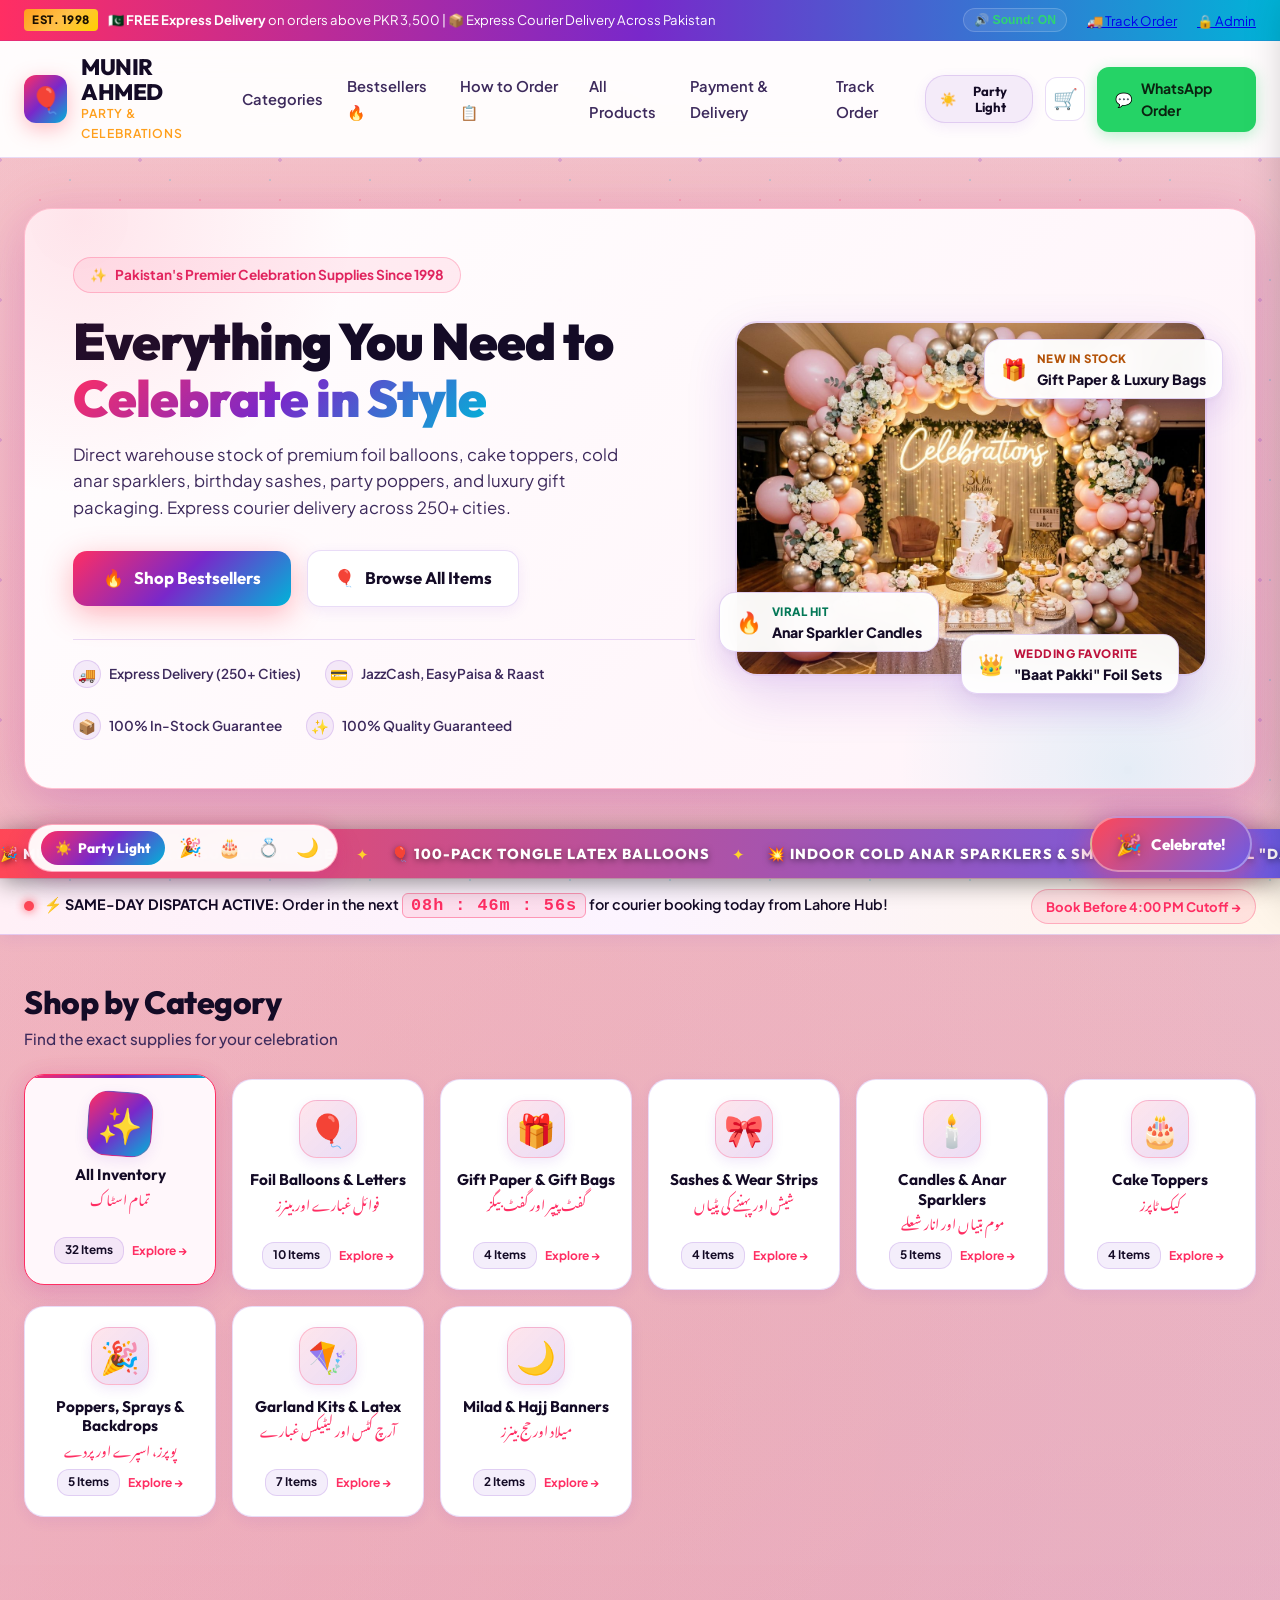
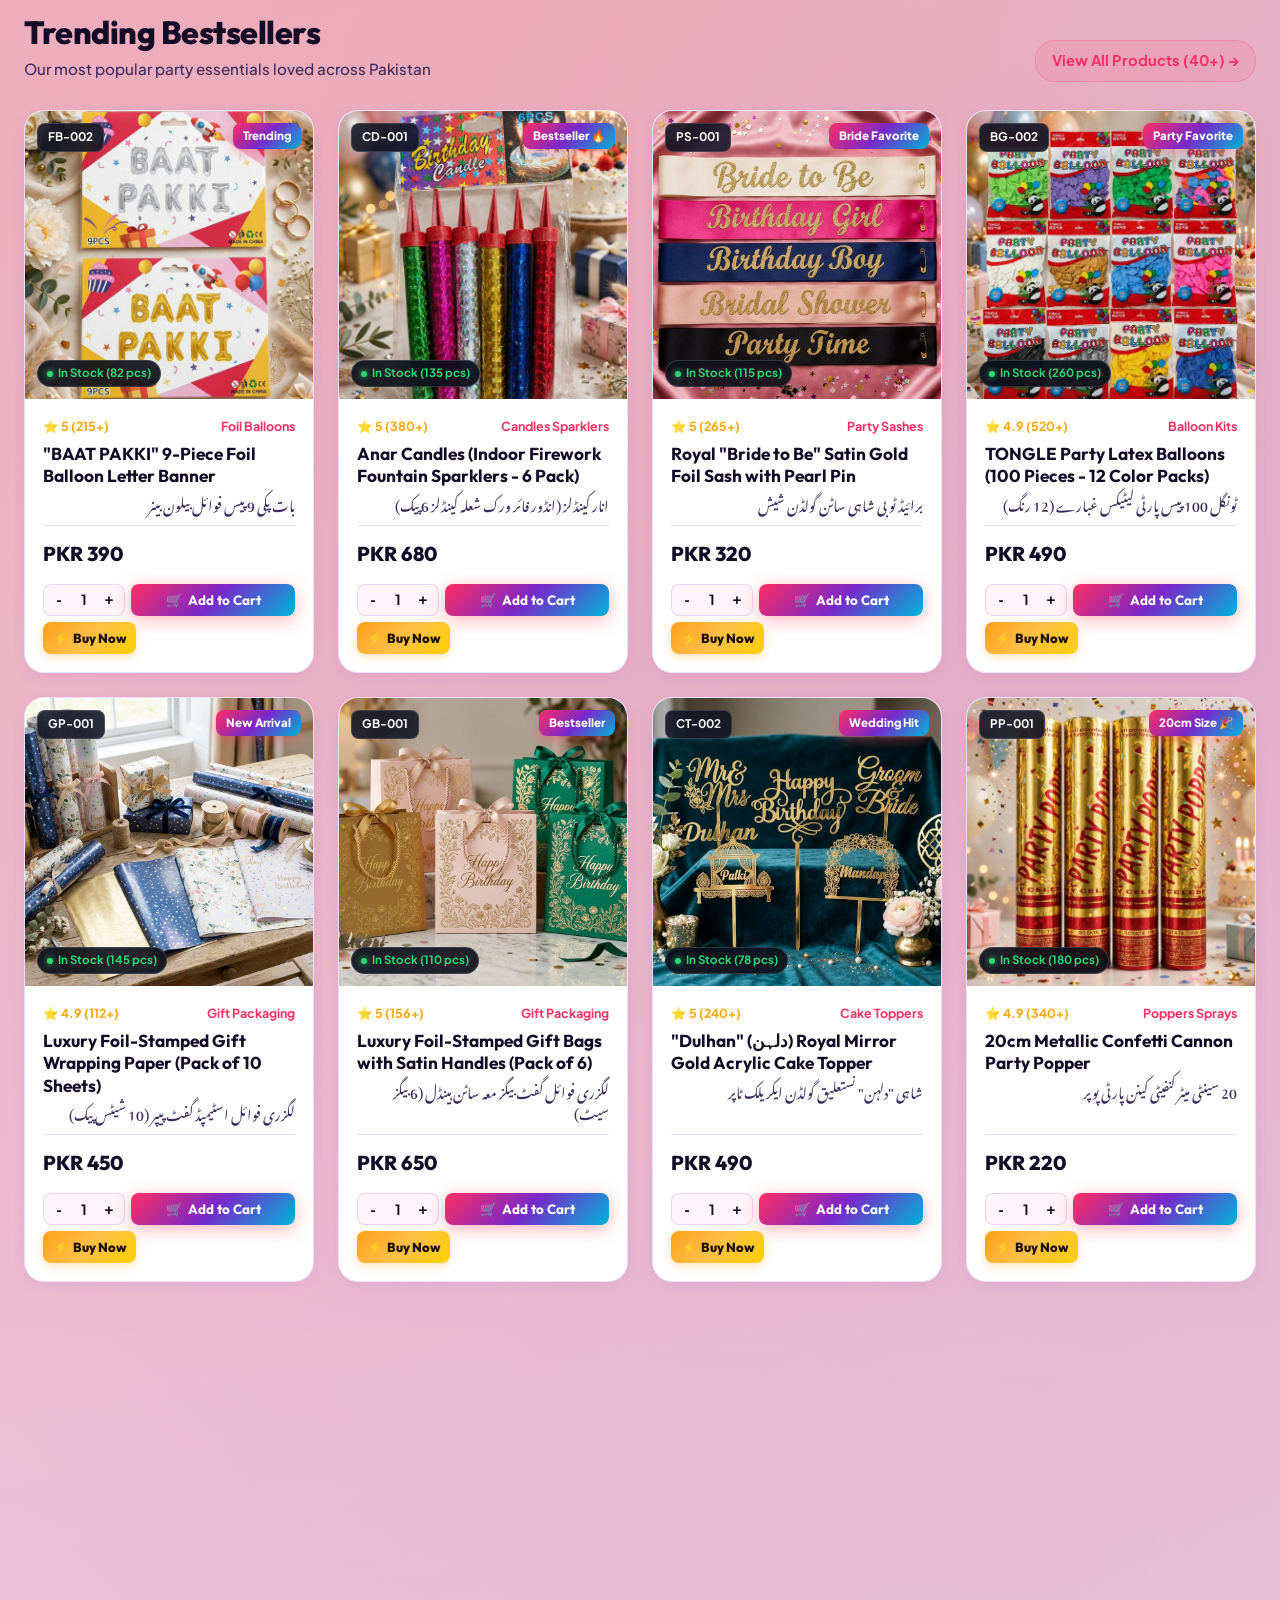
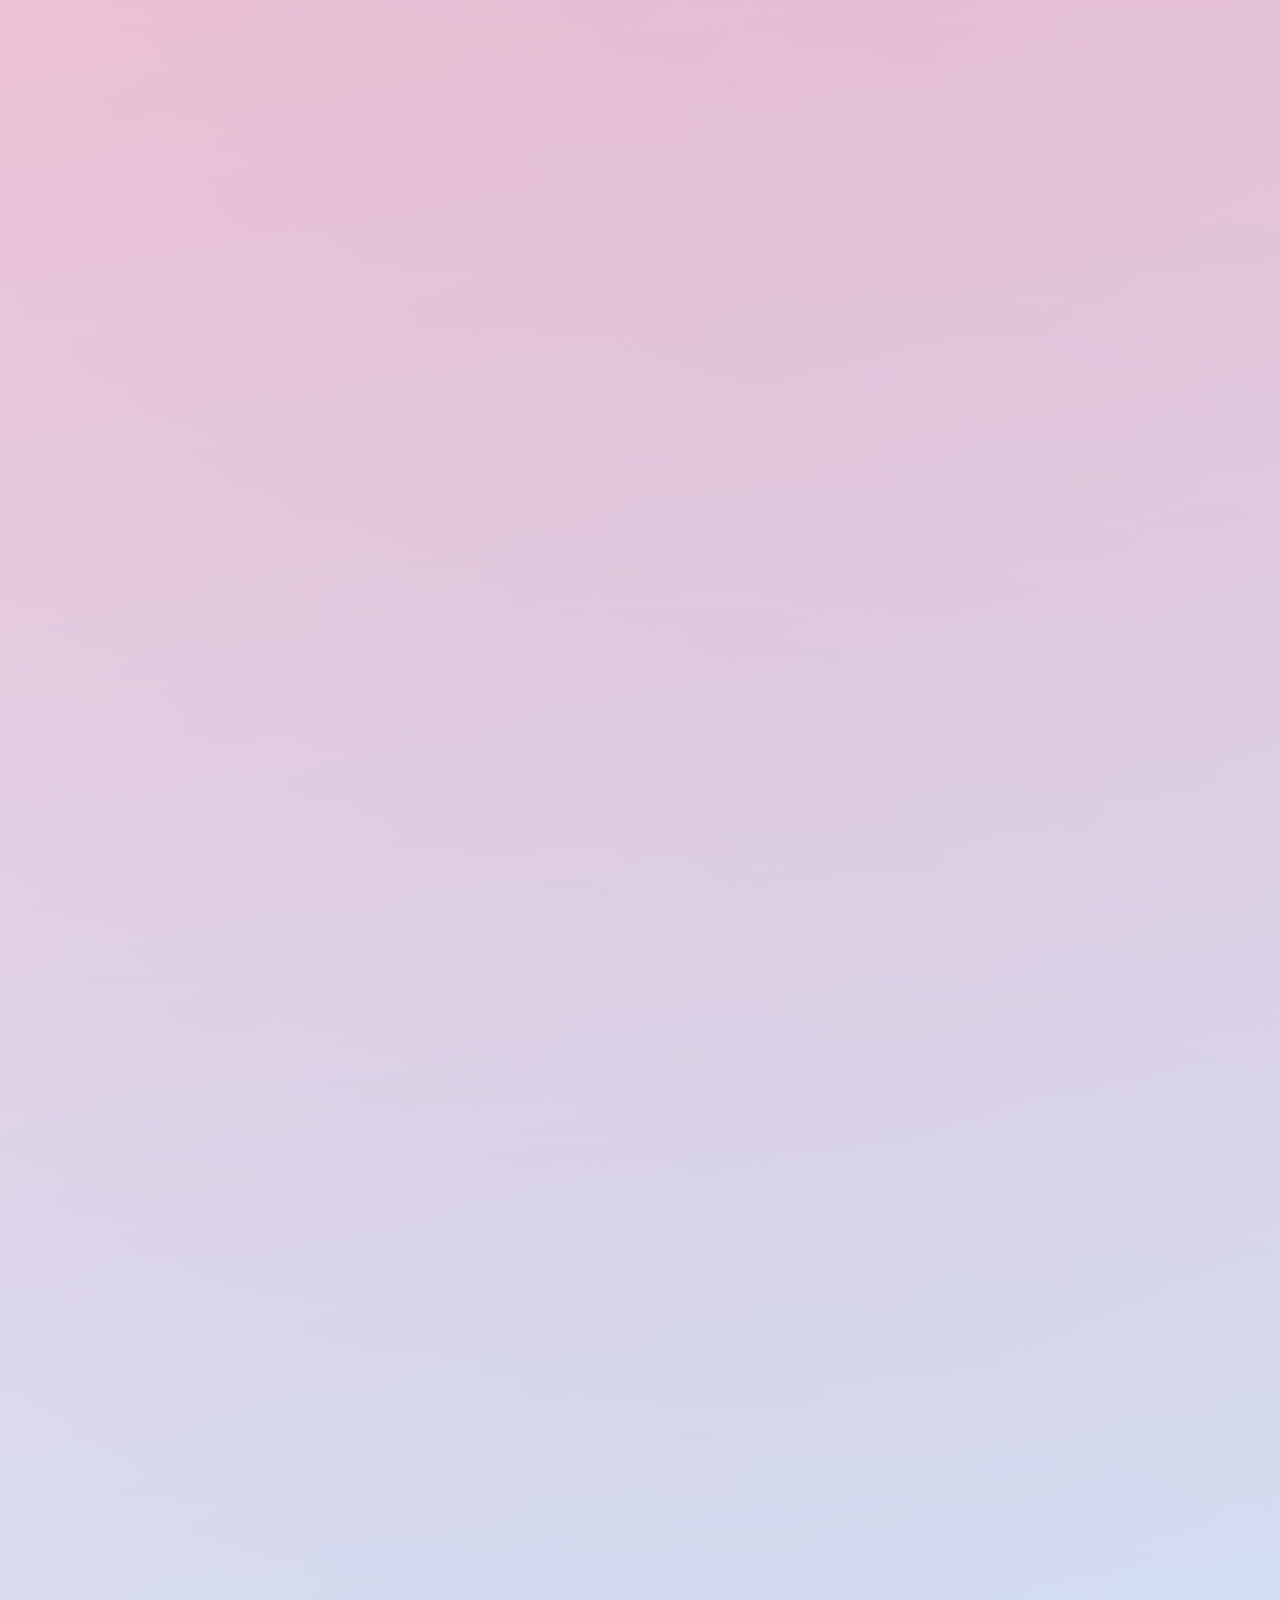
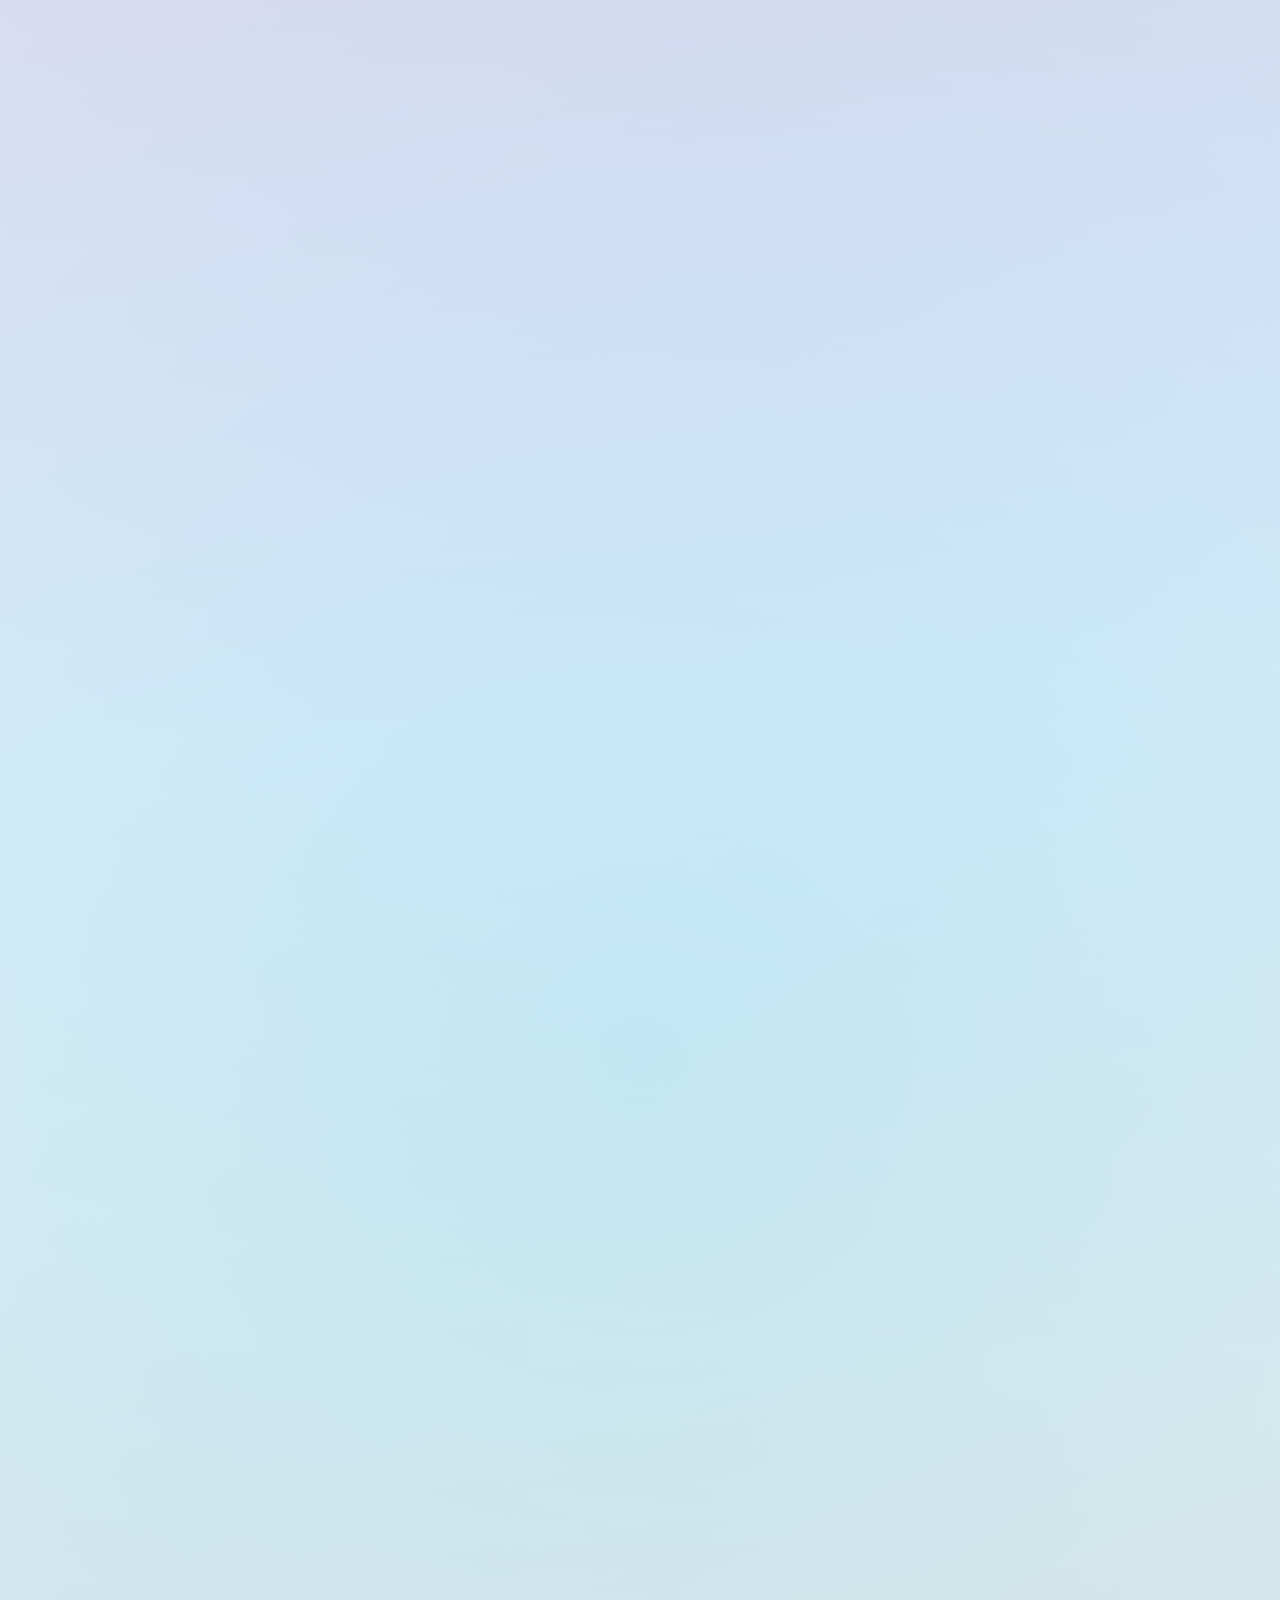
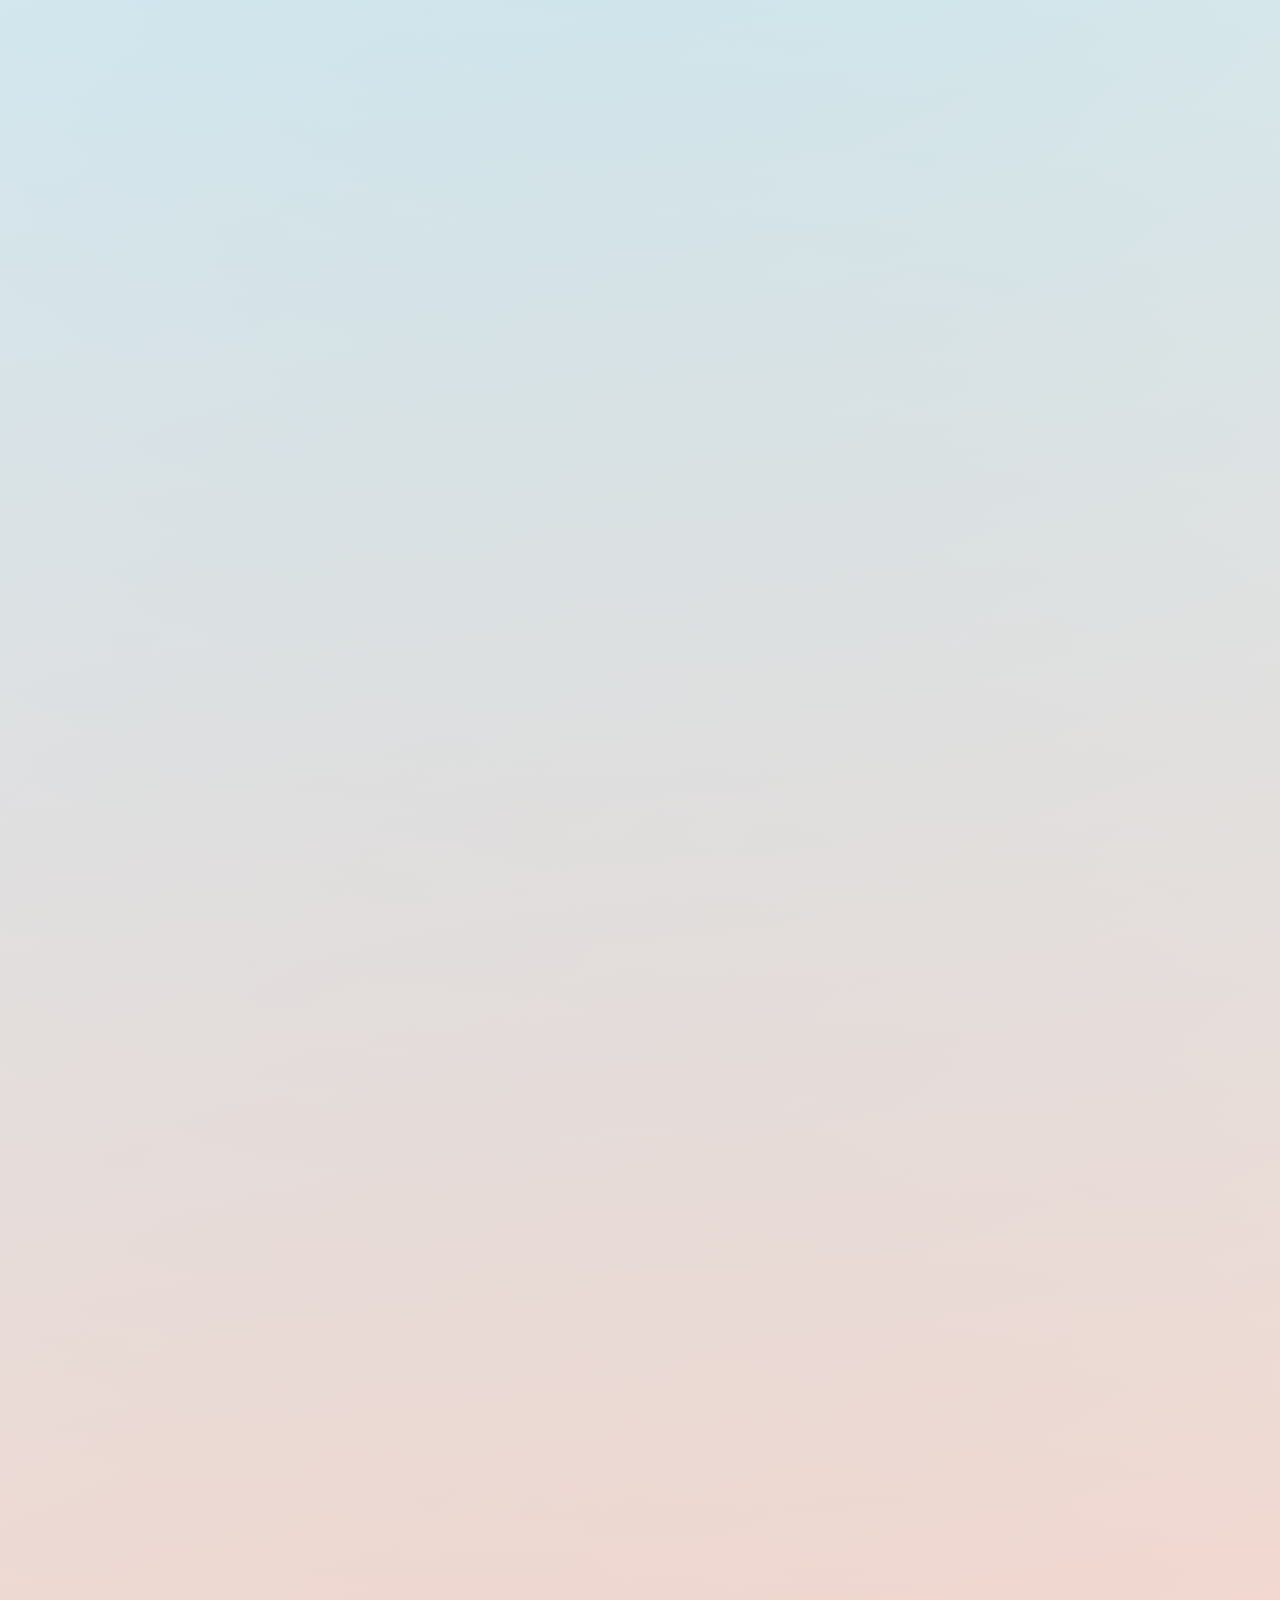
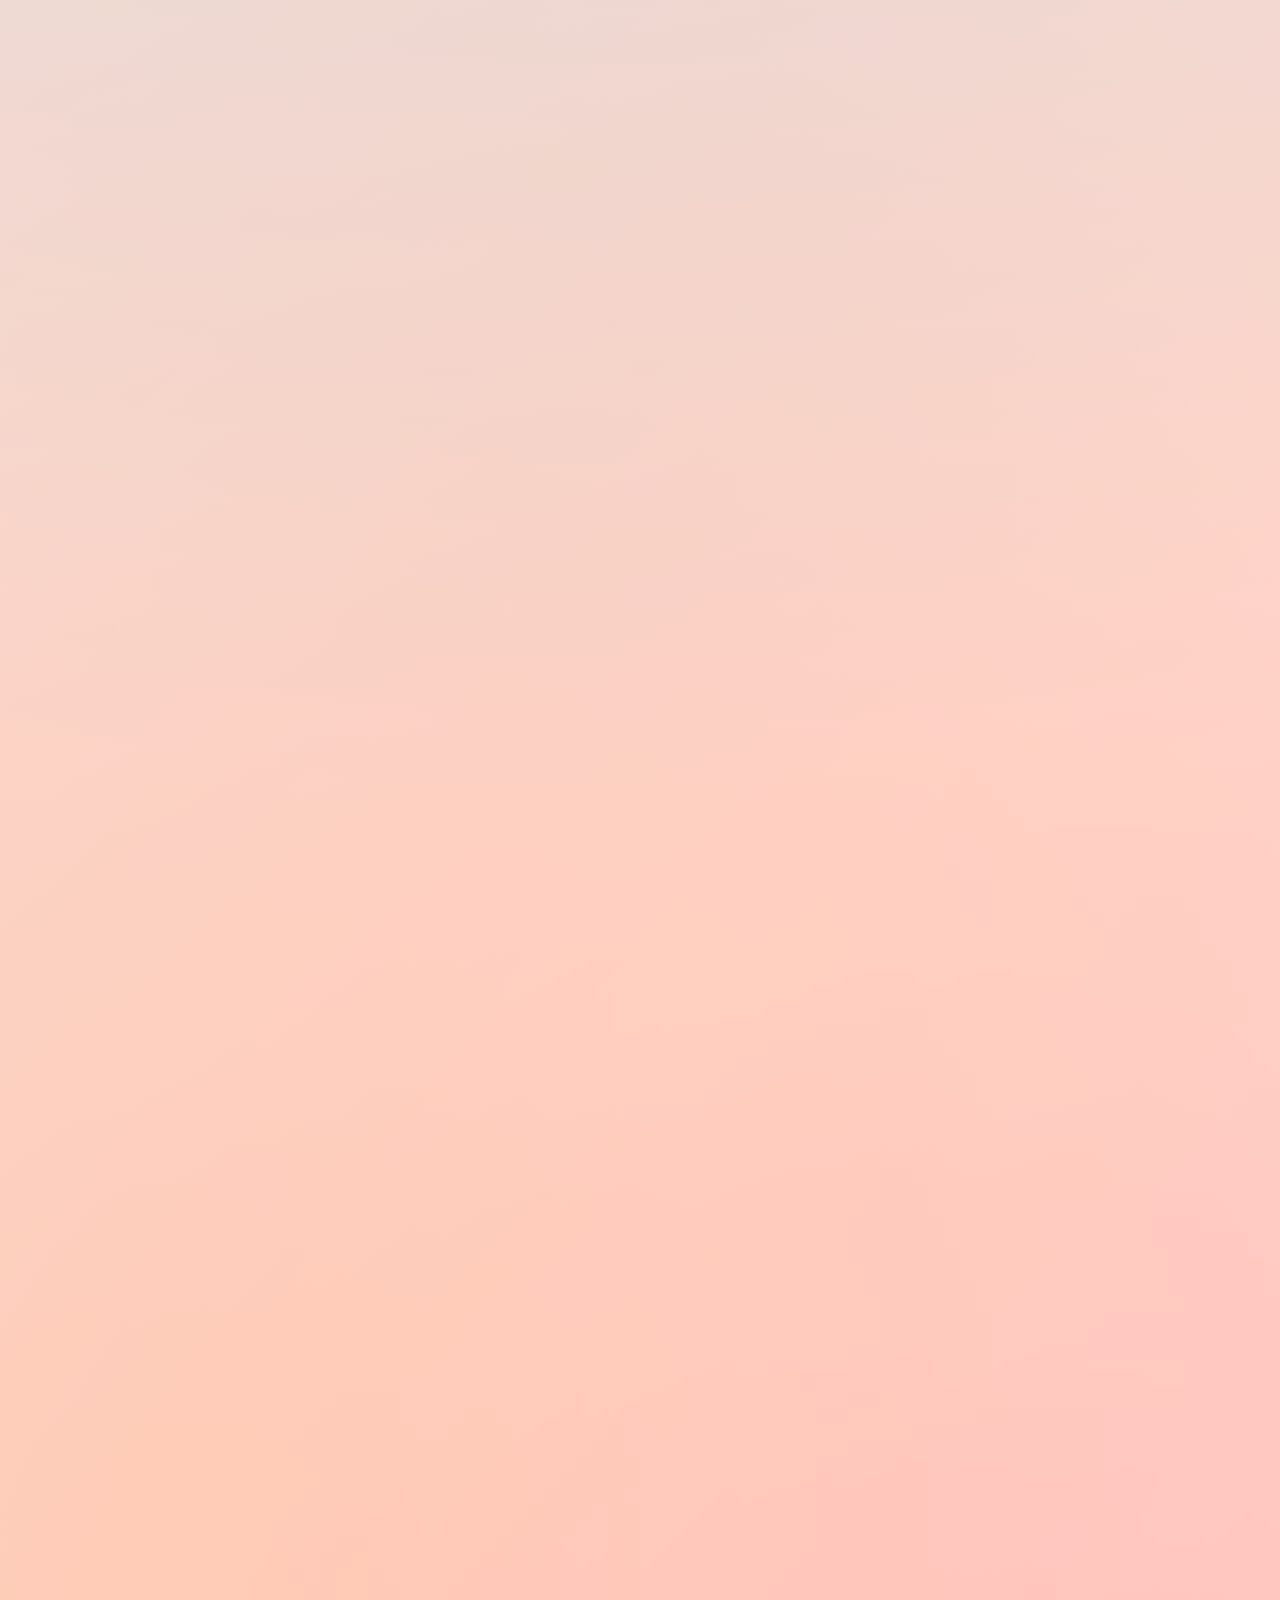
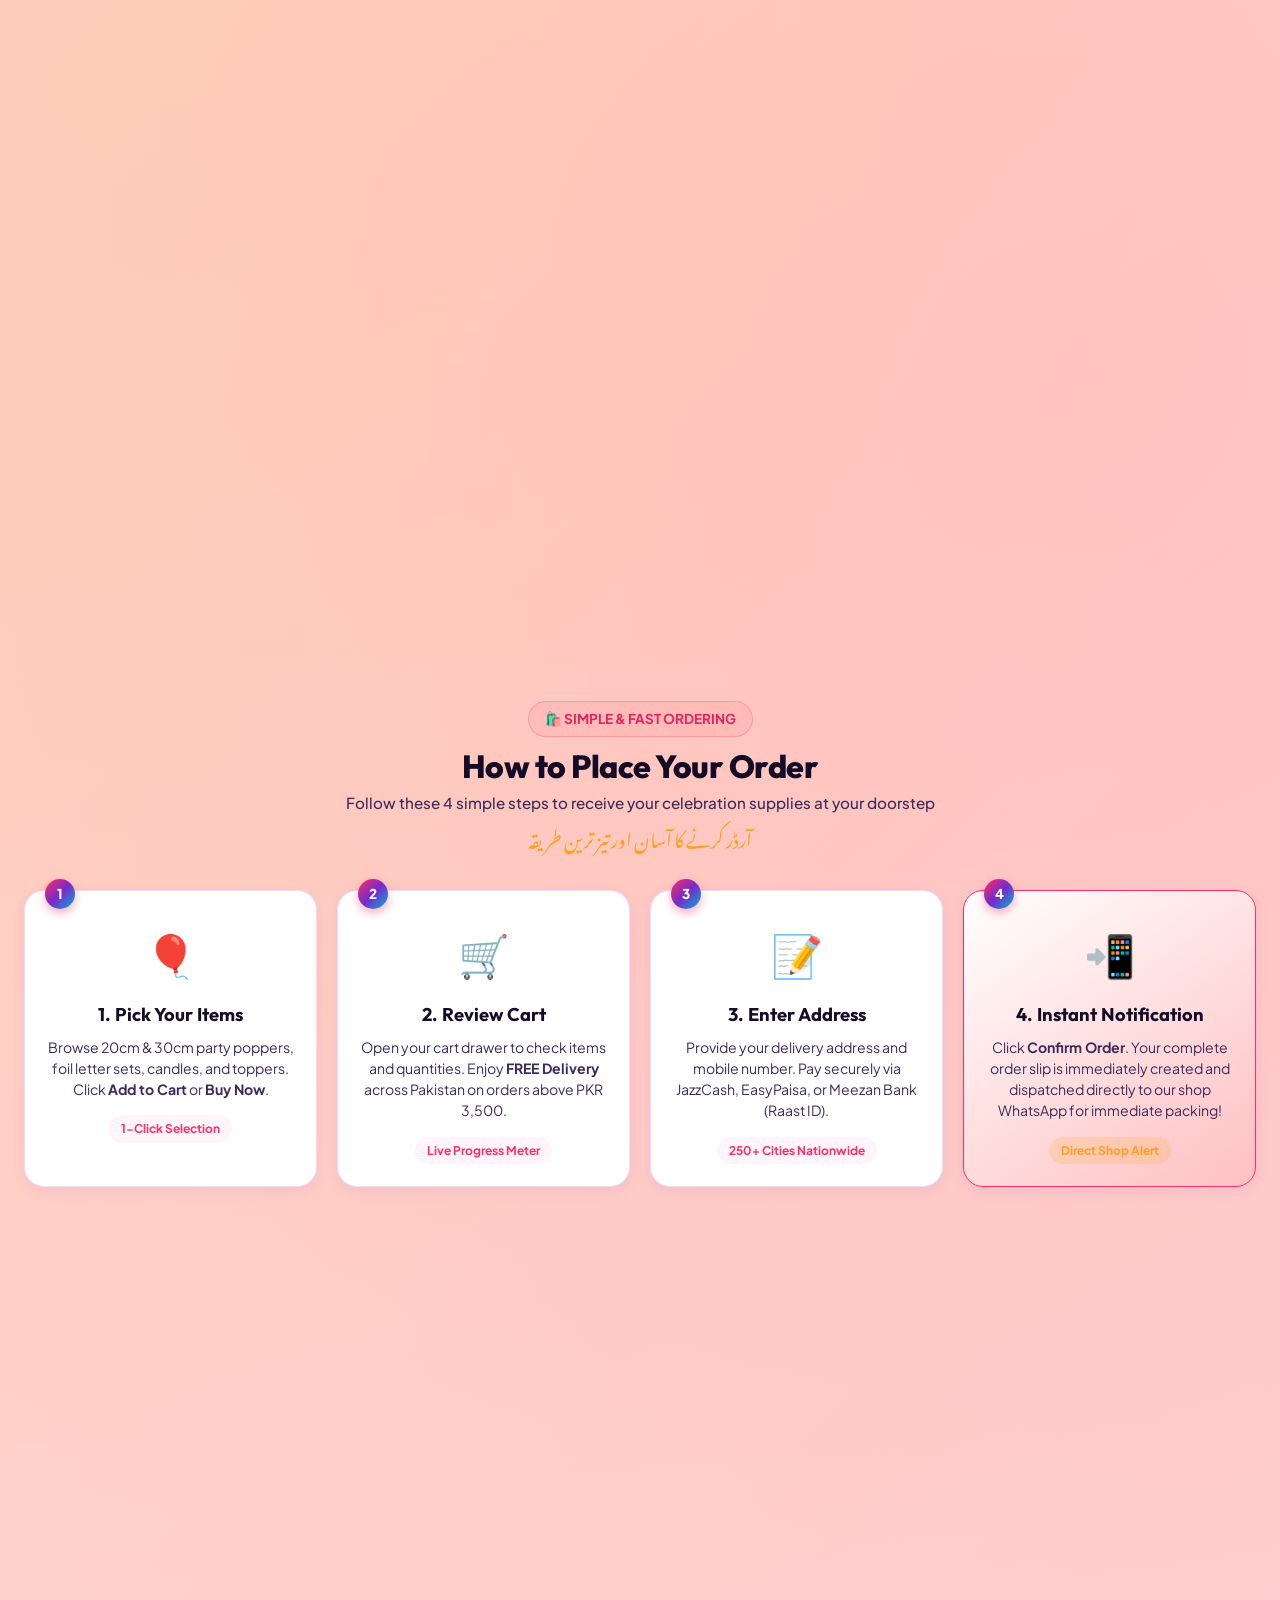
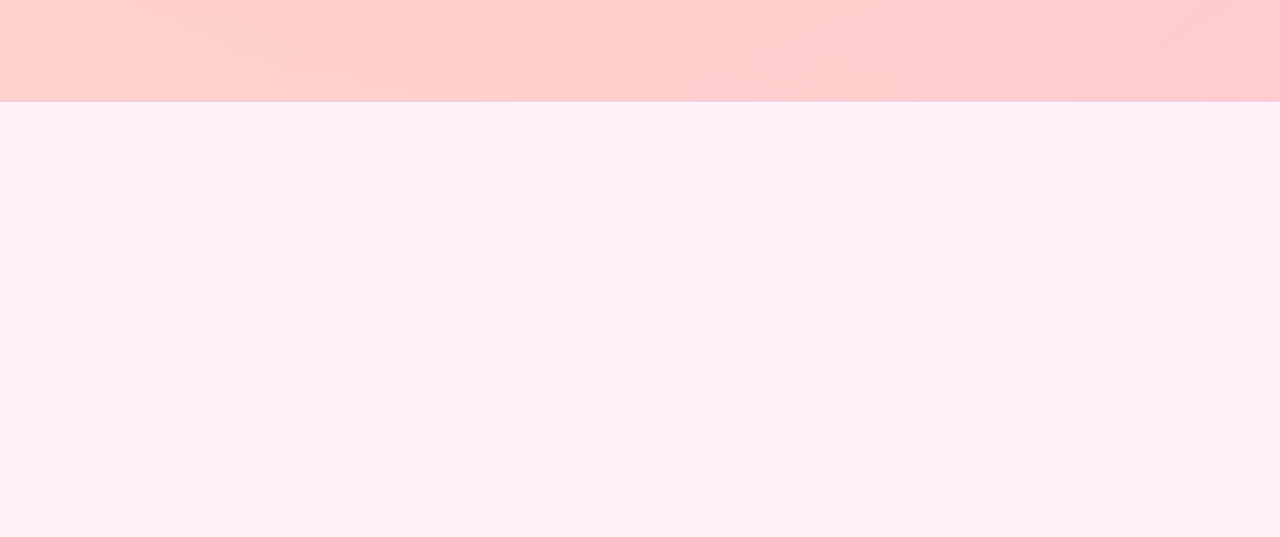
==== commit 68c22a6a: "Add asset cache busting v3.0 to ensure browser loads latest code without wholesale" ====
--- a/index.html
+++ b/index.html
@@ -49,7 +49,7 @@
   <link rel="stylesheet" href="https://fonts.googleapis.com/css2?family=Outfit:wght@400;500;600;700;800;900&family=Plus+Jakarta+Sans:wght@300;400;500;600;700;800&family=Noto+Nastaliq+Urdu:wght@400;700&display=swap">
 
   <!-- Stylesheet -->
-  <link rel="stylesheet" href="css/styles.css">
+  <link rel="stylesheet" href="css/styles.css?v=3.0">
 </head>
 <body>
 
@@ -929,9 +929,9 @@
   <div id="toast-container"></div>
 
   <!-- JavaScript Modules (Strict Load Order) -->
-  <script src="js/security.js"></script>
-  <script src="js/data.js"></script>
-  <script src="js/store.js"></script>
-  <script src="js/app.js"></script>
+  <script src="js/security.js?v=3.0"></script>
+  <script src="js/data.js?v=3.0"></script>
+  <script src="js/store.js?v=3.0"></script>
+  <script src="js/app.js?v=3.0"></script>
 </body>
 </html>
--- a/css/styles.css
+++ b/css/styles.css
@@ -1,4 +1,4 @@
-﻿/* ===================================================================
+/* ===================================================================
    MUNIR AHMED DECORATIONS (منیر احمد ڈیکوریشنز)
    Premier Party Supplies & Balloon House Pakistan
    Modern Vibrant Party E-Commerce Design System
@@ -338,23 +338,6 @@
   gap: 20px;
 }
 
-/* Switch */
-.wholesale-switch-container {
-  display: flex;
-  align-items: center;
-  gap: 8px;
-  background: rgba(255, 255, 255, 0.05);
-  padding: 3px 10px;
-  border-radius: 20px;
-  border: 1px solid var(--border-subtle);
-}
-
-.wholesale-label {
-  font-weight: 600;
-  font-size: 0.78rem;
-  color: #ffc048;
-  cursor: pointer;
-}
 
 .switch-toggle {
   position: relative;
@@ -1453,33 +1436,6 @@
   box-shadow: 0 4px 15px rgba(255, 46, 99, 0.35);
 }
 
-/* Catalog Banner */
-.wholesale-alert-strip {
-  background: linear-gradient(90deg, rgba(255, 165, 2, 0.15) 0%, rgba(108, 92, 231, 0.15) 100%);
-  border: 1px dashed rgba(255, 165, 2, 0.4);
-  border-radius: 14px;
-  padding: 14px 20px;
-  display: flex;
-  align-items: center;
-  justify-content: space-between;
-  flex-wrap: wrap;
-  gap: 14px;
-  margin-bottom: 30px;
-}
-
-.wholesale-alert-left {
-  display: flex;
-  align-items: center;
-  gap: 12px;
-}
-
-.wholesale-alert-icon {
-  font-size: 1.5rem;
-}
-
-.wholesale-alert-text strong {
-  color: #ffc048;
-}
 
 /* Products Grid */
 .products-grid {
@@ -1715,11 +1671,6 @@
   color: var(--brand-heading-color);
 }
 
-.price-wholesale-sub {
-  font-size: 0.78rem;
-  color: var(--party-gold);
-  font-weight: 600;
-}
 
 /* Card Action Area */
 .product-action-row {
@@ -1824,109 +1775,6 @@
   box-shadow: none;
 }
 
-/* ===================================================================
-   SPECIAL INQUIRY BANNER
-   =================================================================== */
-.section-wholesale-desk {
-  padding: 50px 0;
-  background: transparent;
-}
-
-.wholesale-box {
-  background: var(--hero-card-bg);
-  border: 2px solid var(--border-gold-glow);
-  border-radius: 24px;
-  padding: 40px;
-  box-shadow: var(--shadow-lg), 0 0 40px rgba(255, 165, 2, 0.15);
-  display: grid;
-  grid-template-columns: 1.2fr 0.8fr;
-  gap: 36px;
-  align-items: center;
-}
-
-.wholesale-text-col h3 {
-  font-family: var(--font-heading);
-  font-size: 2rem;
-  font-weight: 800;
-  margin-bottom: 10px;
-  color: var(--brand-heading-color);
-}
-
-.wholesale-text-col p {
-  color: var(--text-secondary);
-  font-size: 0.98rem;
-  margin-bottom: 20px;
-}
-
-.wholesale-perks-list {
-  display: grid;
-  grid-template-columns: 1fr 1fr;
-  gap: 12px;
-  margin-bottom: 24px;
-  list-style: none;
-}
-
-.wholesale-perk-item {
-  display: flex;
-  align-items: center;
-  gap: 8px;
-  font-size: 0.88rem;
-  font-weight: 600;
-  color: var(--text-main);
-}
-
-.wholesale-quick-calc {
-  background: var(--bg-card);
-  border: 1px solid var(--border-subtle);
-  border-radius: 18px;
-  padding: 24px;
-  box-shadow: var(--shadow-sm);
-}
-
-.calc-title {
-  font-family: var(--font-heading);
-  font-size: 1.15rem;
-  font-weight: 700;
-  margin-bottom: 16px;
-  color: var(--party-gold);
-}
-
-.calc-slider-group {
-  margin-bottom: 16px;
-}
-
-.calc-slider-group label {
-  display: flex;
-  justify-content: space-between;
-  font-size: 0.85rem;
-  color: var(--text-secondary);
-  margin-bottom: 8px;
-}
-
-.calc-slider {
-  width: 100%;
-  accent-color: var(--party-gold);
-}
-
-.calc-result-box {
-  background: var(--bg-input);
-  border: 1px solid var(--border-subtle);
-  border-radius: 12px;
-  padding: 14px;
-  display: flex;
-  align-items: center;
-  justify-content: space-between;
-  margin-top: 14px;
-}
-
-.calc-discount-badge {
-  background: var(--gradient-festive);
-  color: #fff;
-  font-weight: 800;
-  padding: 4px 10px;
-  border-radius: 8px;
-  font-size: 0.85rem;
-}
 
 /* ===================================================================
    PAKISTANI PAYMENT METHODS & EXPRESS COURIER
@@ -2697,10 +2545,6 @@
   .hero-title {
     font-size: 2.5rem;
   }
-  .wholesale-box {
-    grid-template-columns: 1fr;
-    padding: 28px;
-  }
   .footer-grid {
     grid-template-columns: 1fr 1fr;
   }
@@ -2725,12 +2569,6 @@
   .announcement-right .top-link,
   .announcement-right .top-admin-link {
     font-size: 0.75rem;
-  }
-  .wholesale-switch-container {
-    padding: 2px 8px;
-  }
-  .wholesale-label {
-    font-size: 0.72rem;
   }
   .nav-container {
     padding: 10px 14px;
@@ -2847,16 +2685,6 @@
   .welcome-card {
     padding: 20px 14px;
     border-radius: 18px;
-  }
-  .wholesale-box {
-    grid-template-columns: 1fr;
-    padding: 22px 14px;
-    border-radius: 18px;
-    gap: 20px;
-  }
-  .wholesale-perks-list {
-    grid-template-columns: 1fr;
-    gap: 8px;
   }
   .celebration-cards-grid {
     grid-template-columns: repeat(2, 1fr);
@@ -3497,7 +3325,6 @@
    =================================================================== */
 .section-celebrations,
 .section-catalog,
-.section-wholesale-desk,
 .section-payments,
 .main-footer {
   content-visibility: auto;
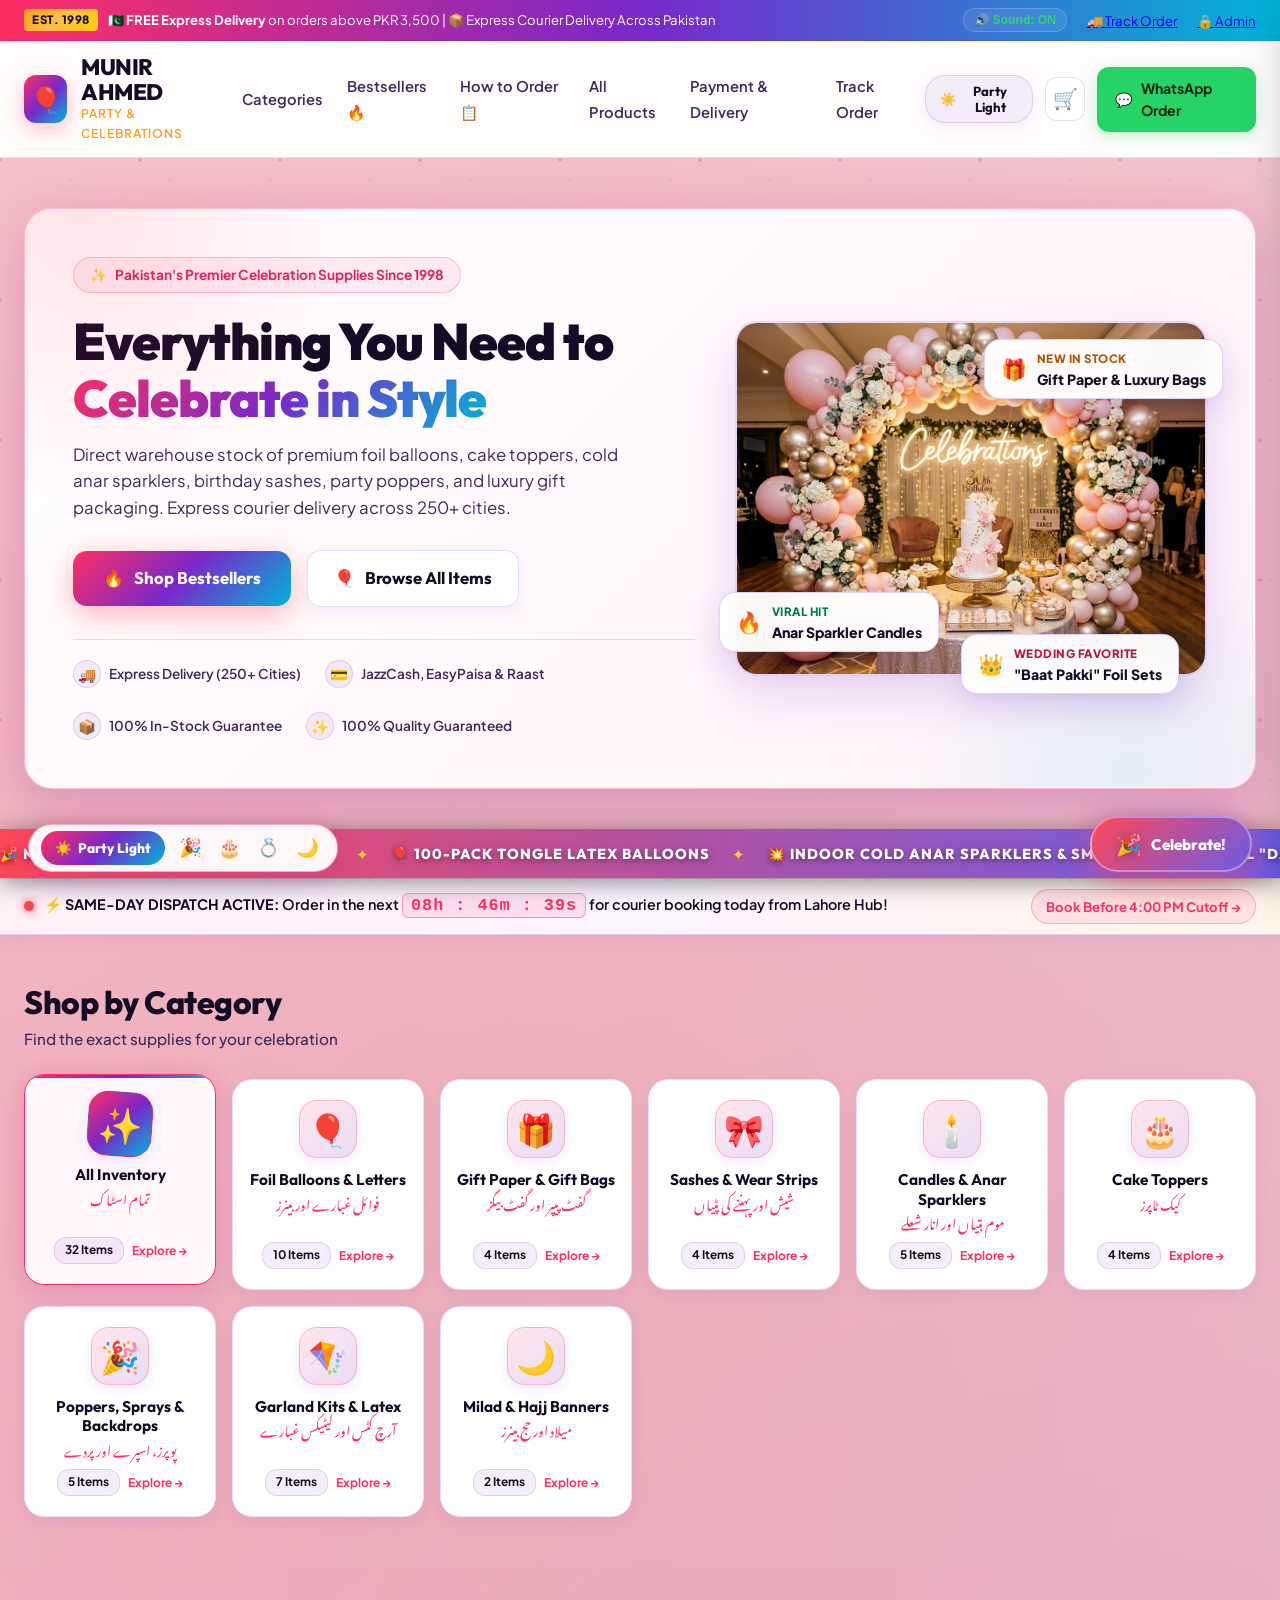
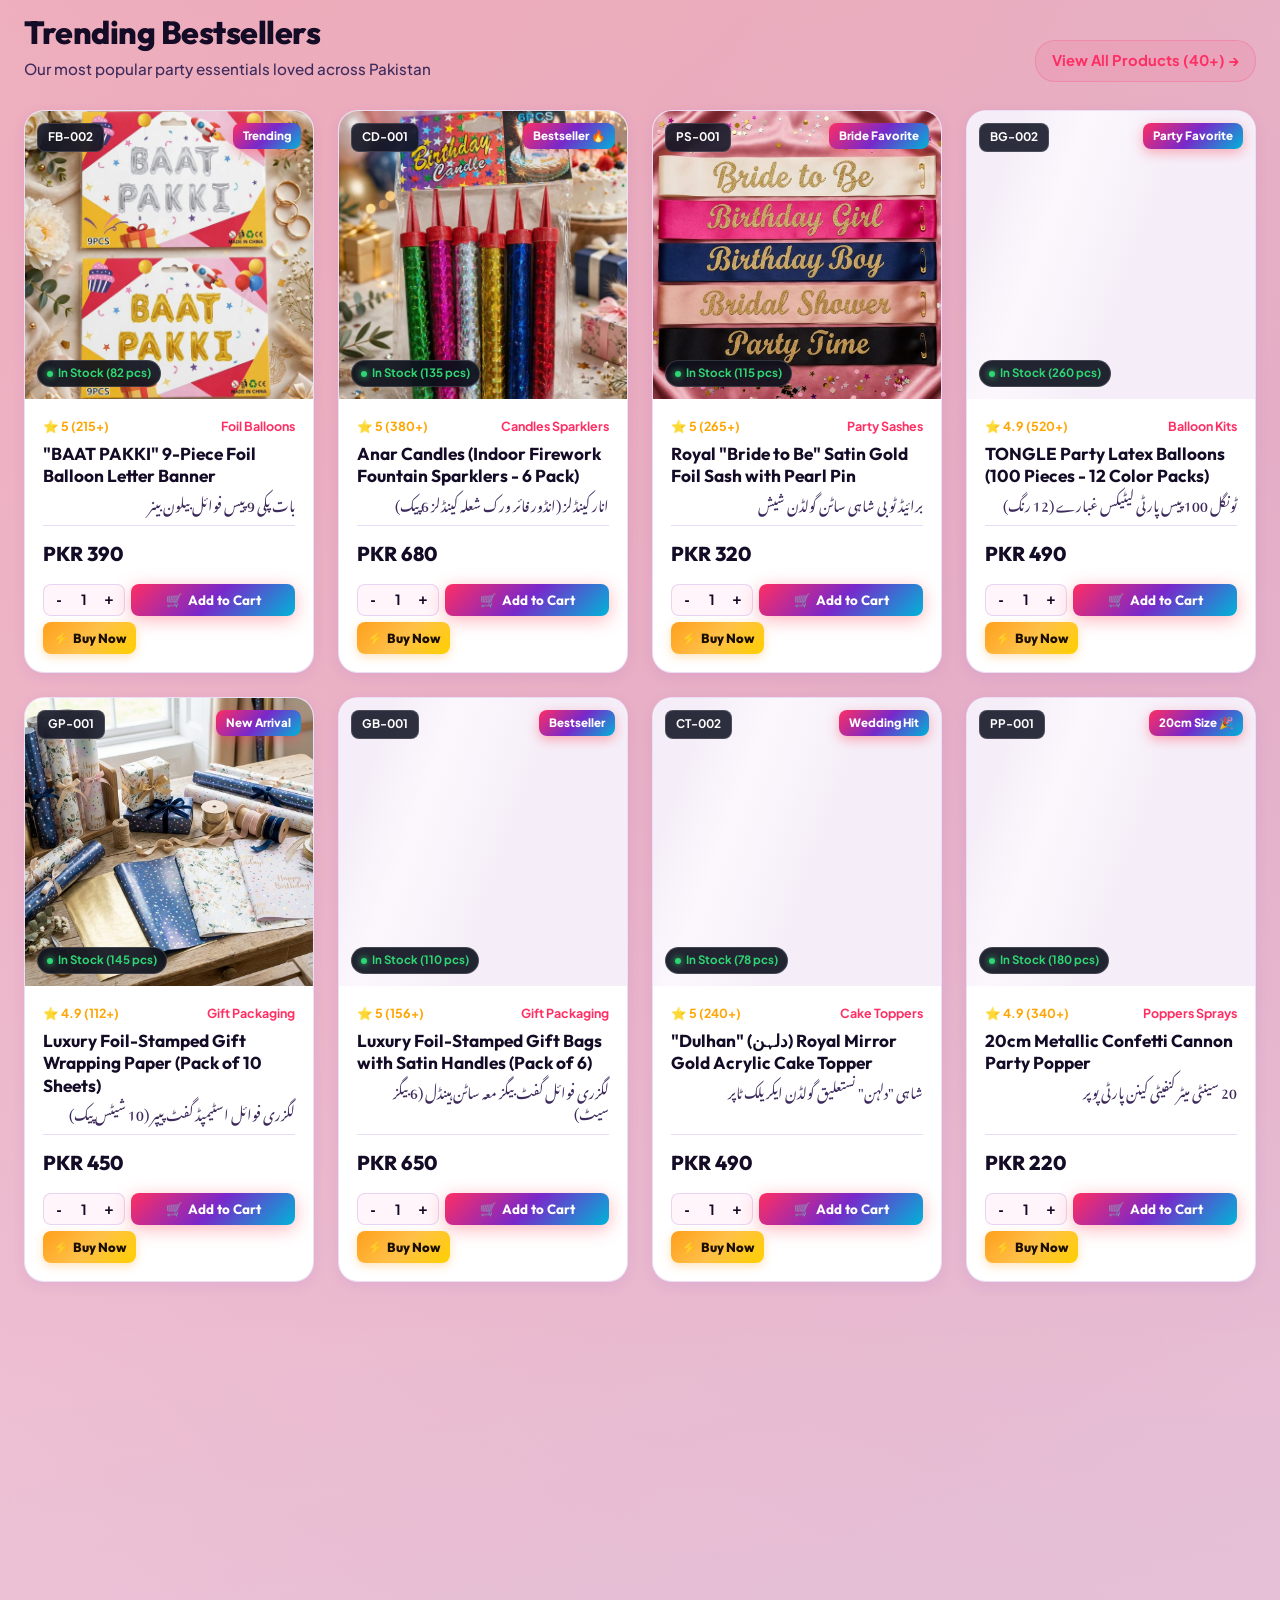
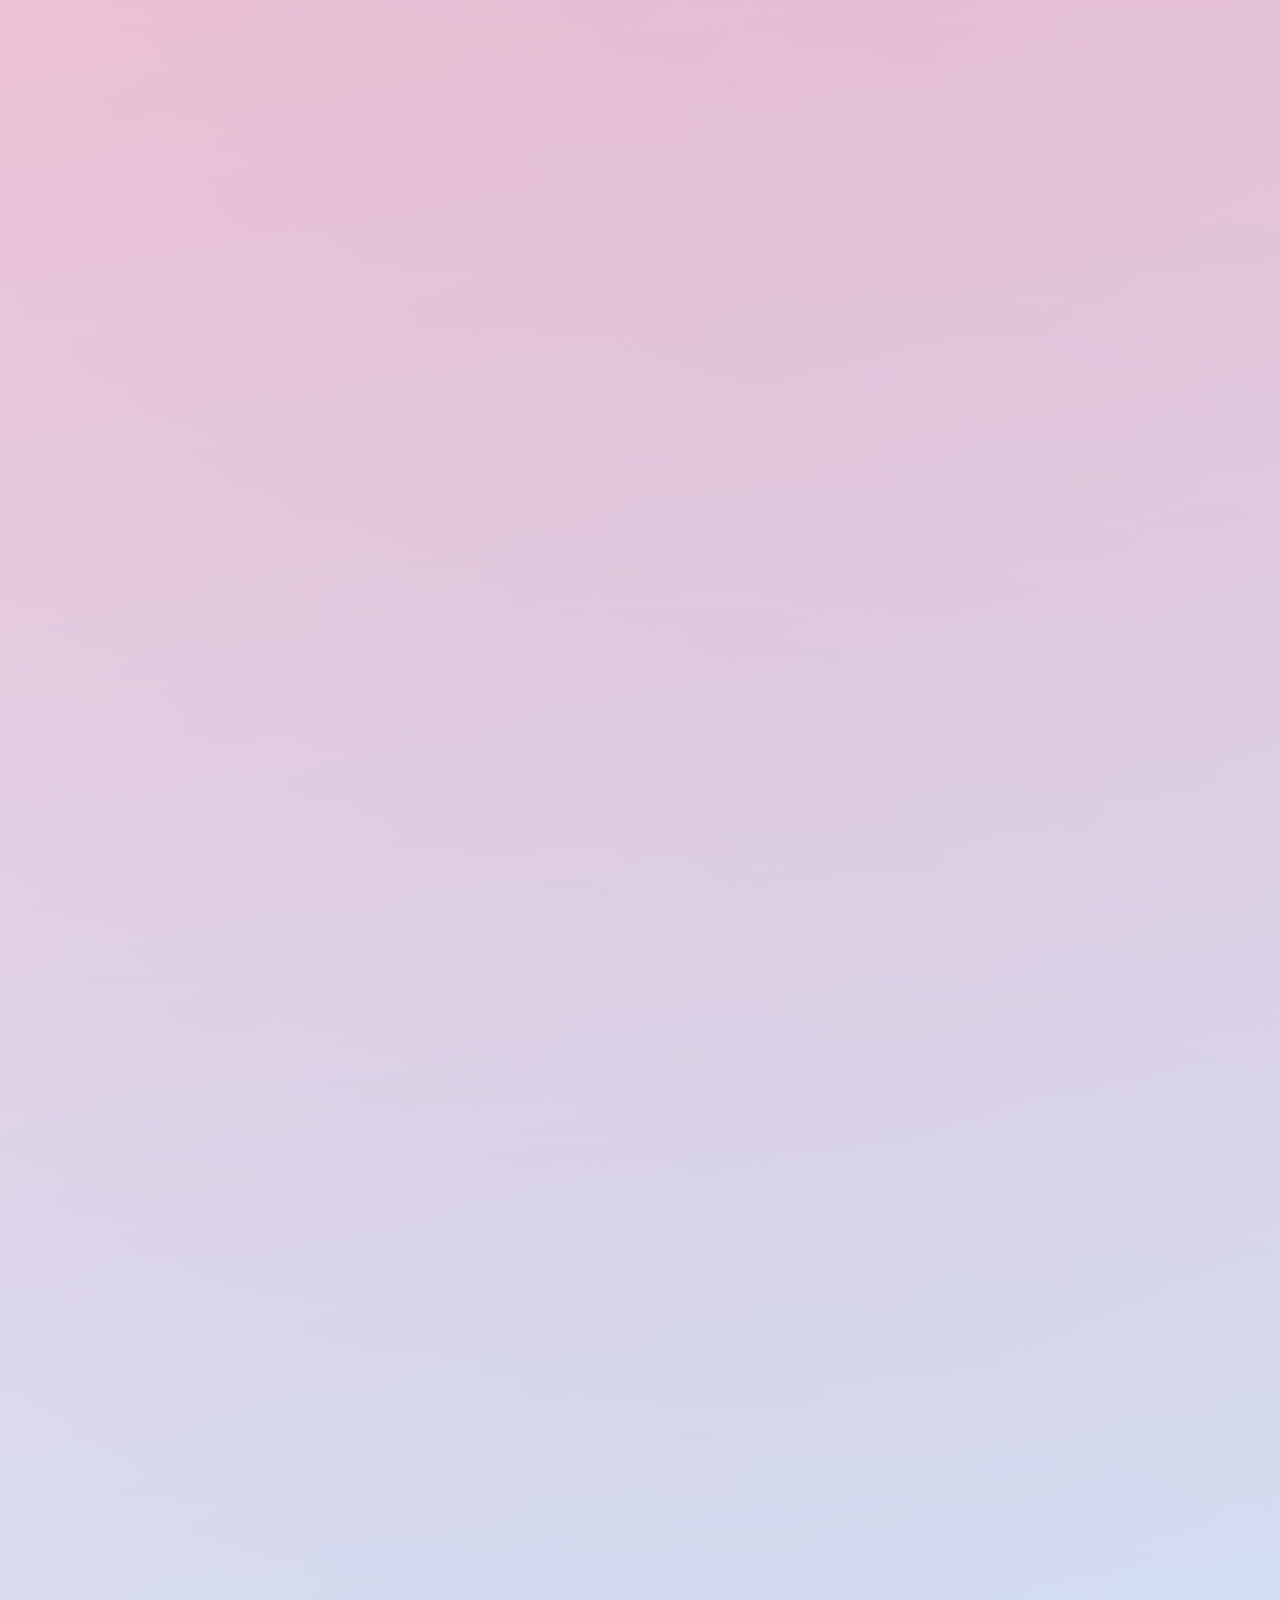
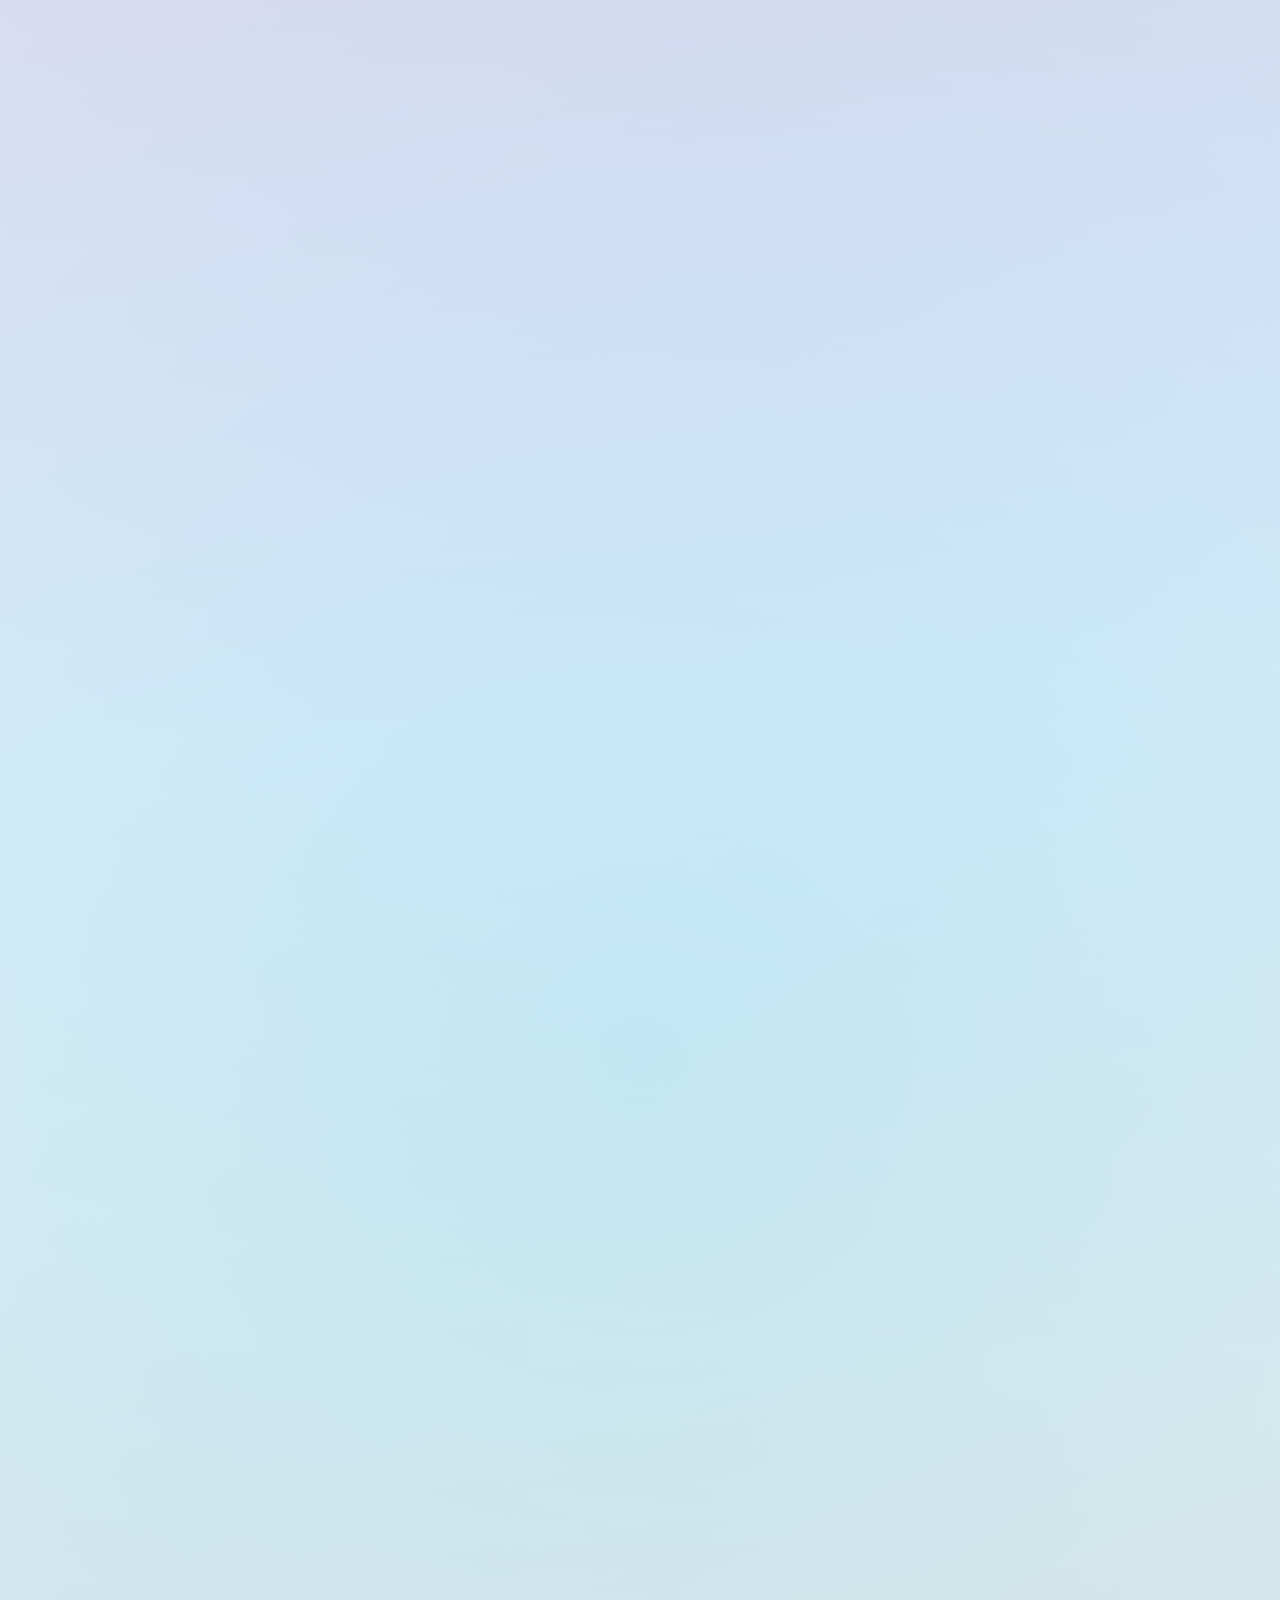
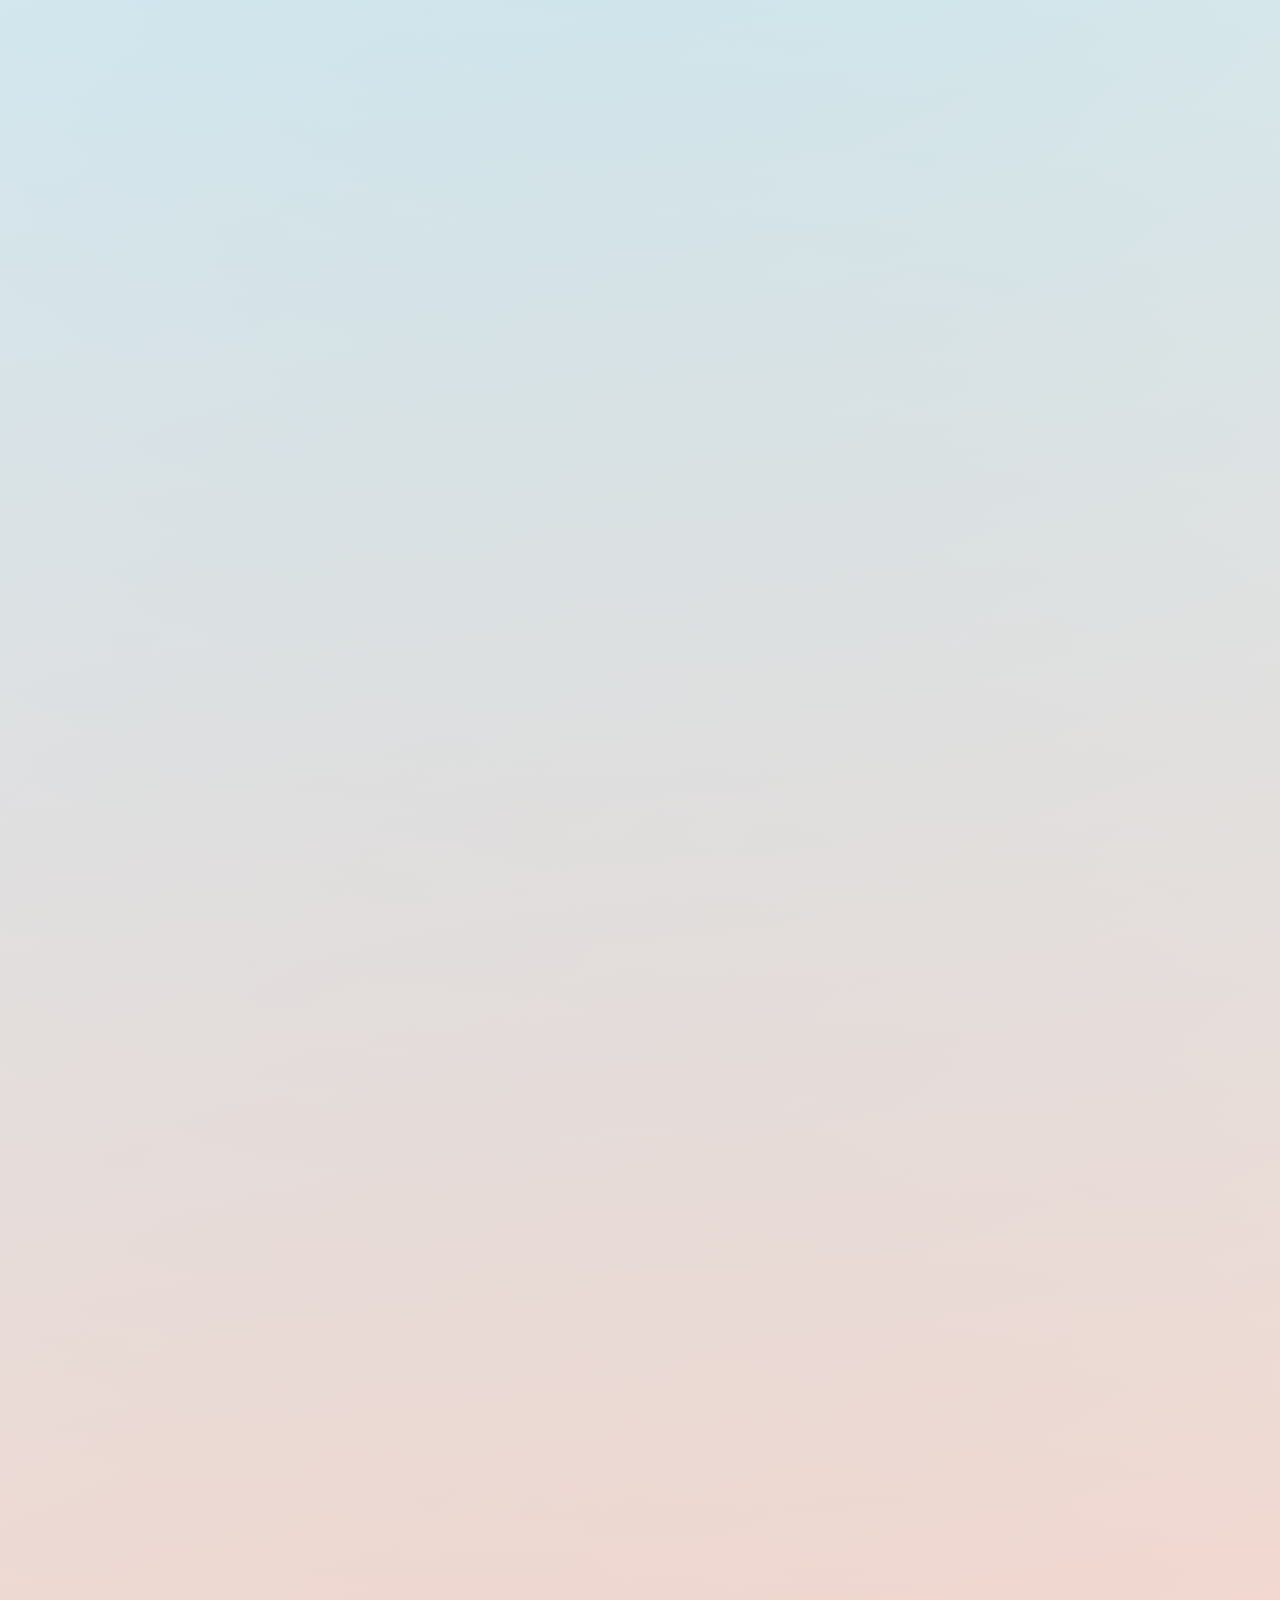
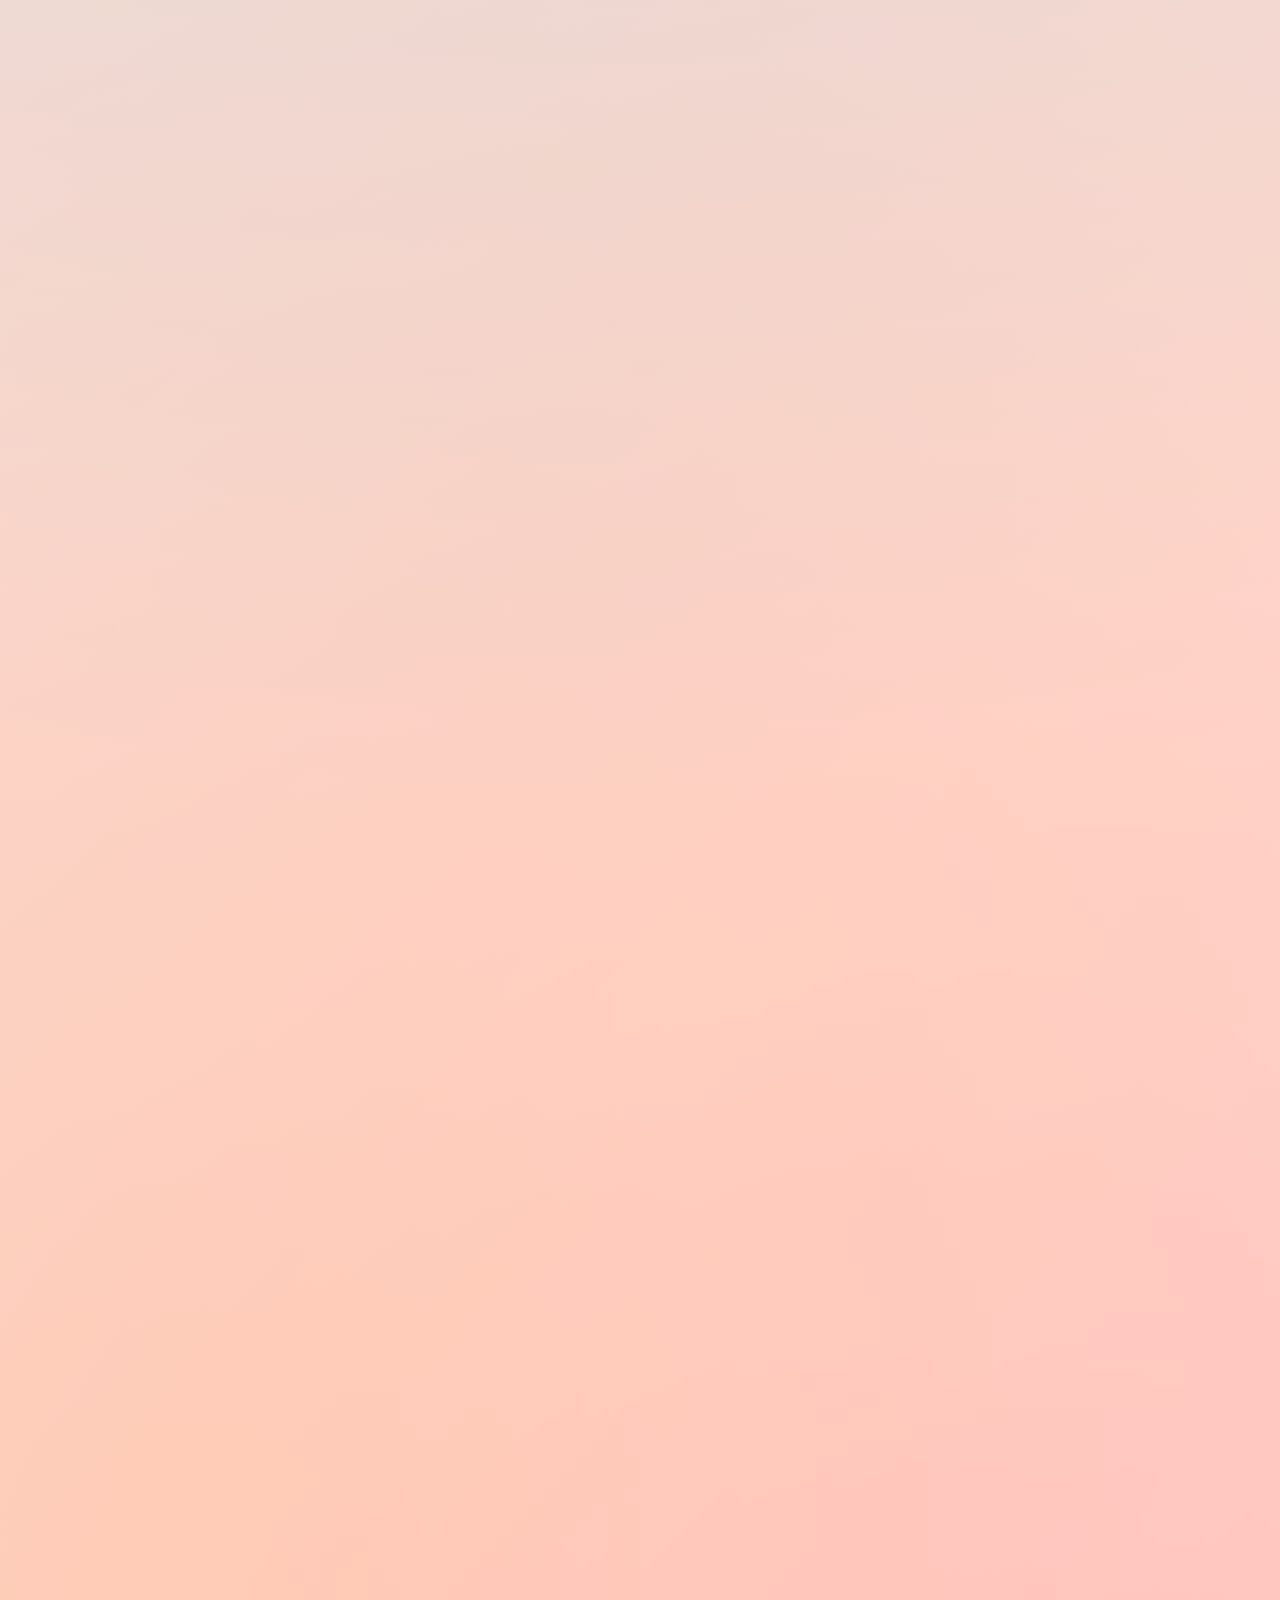
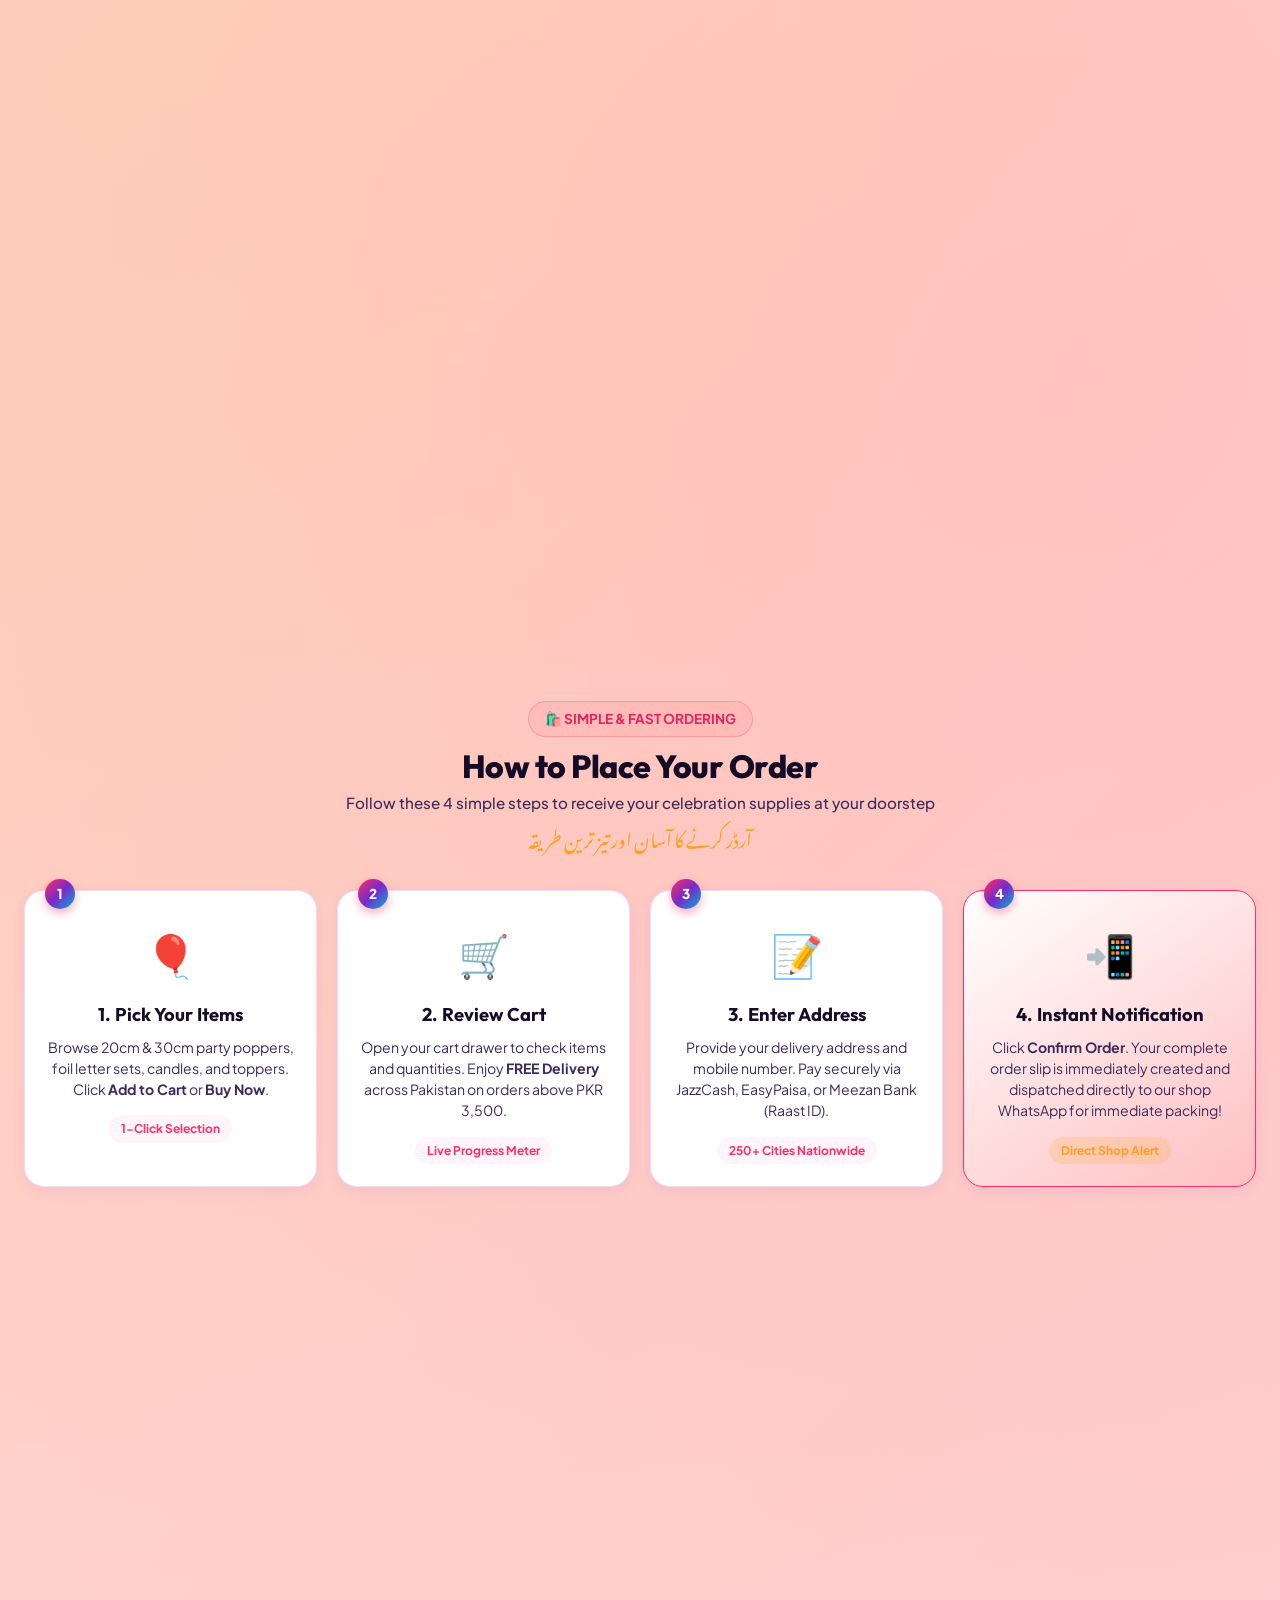
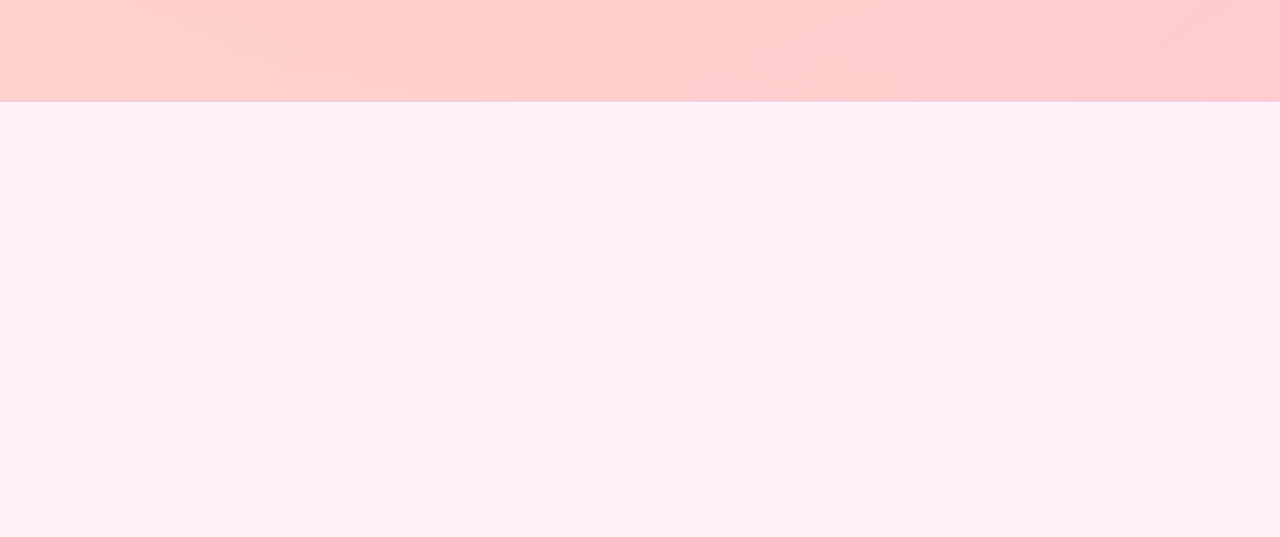
==== commit 8d2336e2: "Update official WhatsApp and JazzCash/EasyPaisa/Raast number to 03164898176" ====
--- a/index.html
+++ b/index.html
@@ -27,7 +27,7 @@
     "name": "Munir Ahmed Decorations",
     "alternateName": "منیر احمد ڈیکوریشنز",
     "image": "assets/images/birthday_decor.jpg",
-    "telephone": "+923008451998",
+    "telephone": "+923164898176",
     "address": {
       "@type": "PostalAddress",
       "streetAddress": "Royal Market, Near Hall Road & Liberty",
@@ -125,7 +125,7 @@
         </button>
 
         <!-- Direct WhatsApp Order -->
-        <a href="https://wa.me/923008451998?text=Assalam%20o%20Alaikum!%20I%20want%20to%20order%20party%20supplies%20from%20Munir%20Ahmed%20Decorations" target="_blank" class="btn-whatsapp-nav">
+        <a href="https://wa.me/923164898176?text=Assalam%20o%20Alaikum!%20I%20want%20to%20order%20party%20supplies%20from%20Munir%20Ahmed%20Decorations" target="_blank" class="btn-whatsapp-nav">
           <span>💬</span>
           <span>WhatsApp Order</span>
         </a>
@@ -477,7 +477,7 @@
             Instant transfer from JazzCash Mobile App, Till Code, or any JazzCash shop in Pakistan.
           </p>
           <div class="payment-details-box">
-            Account: 0300-8451998<br>
+            Account: 0316-4898176<br>
             Title: Munir Ahmed (Decorations Co.)
           </div>
         </div>
@@ -494,7 +494,7 @@
             Send payments directly to our registered EasyPaisa merchant account. Zero transaction fees and instant confirmation.
           </p>
           <div class="payment-details-box">
-            Account: 0300-8451998<br>
+            Account: 0316-4898176<br>
             Title: Munir Ahmed (Decorations Co.)
           </div>
         </div>
@@ -511,7 +511,7 @@
             Instant 24/7 bank transfer via Raast ID or Meezan IBAN from any Pakistani mobile banking app (HBL, MCB, Allied, Alfalah, UBL).
           </p>
           <div class="payment-details-box">
-            Raast ID: 03008451998<br>
+            Raast ID: 03164898176<br>
             IBAN: PK42MEZN0001234567890101
           </div>
         </div>
@@ -538,7 +538,7 @@
           </p>
           <div style="font-size:0.85rem; color:#ffc048; line-height:1.6;">
             📍 Royal Market, Near Hall Road & Liberty, Lahore, Pakistan<br>
-            📞 Helpline / WhatsApp: +92 300 8451998
+            📞 Helpline / WhatsApp: +92 316 4898176
           </div>
         </div>
 
@@ -570,9 +570,9 @@
           <p style="color:var(--text-secondary); font-size:0.88rem; margin-bottom:14px; line-height:1.5;">
             Need items delivered urgently for an upcoming event? Chat directly with our shop dispatch team.
           </p>
-          <a href="https://wa.me/923008451998?text=Assalam%20o%20Alaikum!%20I%20need%20urgent%20party%20items%20from%20Munir%20Ahmed%20Decorations" target="_blank" class="btn-whatsapp-nav" style="width: 100%; justify-content: center;">
+          <a href="https://wa.me/923164898176?text=Assalam%20o%20Alaikum!%20I%20need%20urgent%20party%20items%20from%20Munir%20Ahmed%20Decorations" target="_blank" class="btn-whatsapp-nav" style="width: 100%; justify-content: center;">
             <span>💬</span>
-            <span>Chat on WhatsApp: 0300-8451998</span>
+            <span>Chat on WhatsApp: 0316-4898176</span>
           </a>
         </div>
       </div>
@@ -609,7 +609,7 @@
       <span>Cart</span>
       <span id="mobile-cart-badge" class="mobile-cart-badge" style="display:none;">0</span>
     </button>
-    <a href="https://wa.me/923008451998?text=Assalam%20o%20Alaikum!%20I%20want%20to%20order%20party%20items" target="_blank" class="mobile-nav-btn" style="color:#25d366;">
+    <a href="https://wa.me/923164898176?text=Assalam%20o%20Alaikum!%20I%20want%20to%20order%20party%20items" target="_blank" class="mobile-nav-btn" style="color:#25d366;">
       <span class="mobile-nav-icon">💬</span>
       <span>WhatsApp</span>
     </a>
@@ -728,7 +728,7 @@
               <input type="radio" name="payment-method" id="pay-jazzcash" value="jazzcash" checked>
               <label for="pay-jazzcash" style="cursor:pointer; margin:0;">
                 <strong>📱 JazzCash Direct</strong>
-                <span style="display:block; font-size:0.75rem; color:var(--text-muted);">App / Till 0300-8451998</span>
+                <span style="display:block; font-size:0.75rem; color:var(--text-muted);">App / Till 0316-4898176</span>
               </label>
             </div>
 
@@ -736,7 +736,7 @@
               <input type="radio" name="payment-method" id="pay-easypaisa" value="easypaisa">
               <label for="pay-easypaisa" style="cursor:pointer; margin:0;">
                 <strong>🟢 EasyPaisa Direct</strong>
-                <span style="display:block; font-size:0.75rem; color:var(--text-muted);">Account 0300-8451998</span>
+                <span style="display:block; font-size:0.75rem; color:var(--text-muted);">Account 0316-4898176</span>
               </label>
             </div>
 
@@ -744,7 +744,7 @@
               <input type="radio" name="payment-method" id="pay-meezan" value="meezan">
               <label for="pay-meezan" style="cursor:pointer; margin:0;">
                 <strong>🏦 Meezan & Raast</strong>
-                <span style="display:block; font-size:0.75rem; color:var(--text-muted);">Raast: 03008451998</span>
+                <span style="display:block; font-size:0.75rem; color:var(--text-muted);">Raast: 03164898176</span>
               </label>
             </div>
           </div>
@@ -753,7 +753,7 @@
           <div id="payment-ref-container" class="payment-account-reveal" style="display:block;">
             <div id="payment-instructions-text" style="margin-bottom:8px; line-height:1.5;">
               <strong>JazzCash Payment Details:</strong><br>
-              Please send payable amount to JazzCash Mobile Account: <strong>0300-8451998</strong> (Title: <strong>Munir Ahmed Decorations</strong>). Enter the transaction TID below for immediate dispatch verification.
+              Please send payable amount to JazzCash Mobile Account: <strong>0316-4898176</strong> (Title: <strong>Munir Ahmed Decorations</strong>). Enter the transaction TID below for immediate dispatch verification.
             </div>
             <div class="form-group" style="margin-bottom:0;">
               <label for="tx-ref">Transaction ID / TID (from SMS or receipt):</label>
@@ -830,7 +830,7 @@
         </div>
 
         <div style="background:rgba(46, 213, 115, 0.12); border:1px solid #2ed573; border-radius:12px; padding:14px; margin-bottom:18px; color:#2ed573; font-size:0.95rem; font-weight:700; line-height:1.4;">
-          📲 WhatsApp Order Slip Dispatched to Munir Ahmed (+92 300 8451998)
+          📲 WhatsApp Order Slip Dispatched to Munir Ahmed (+92 316 4898176)
         </div>
 
         <p style="color:var(--text-secondary); font-size:0.9rem; margin-bottom:20px; line-height:1.5;">
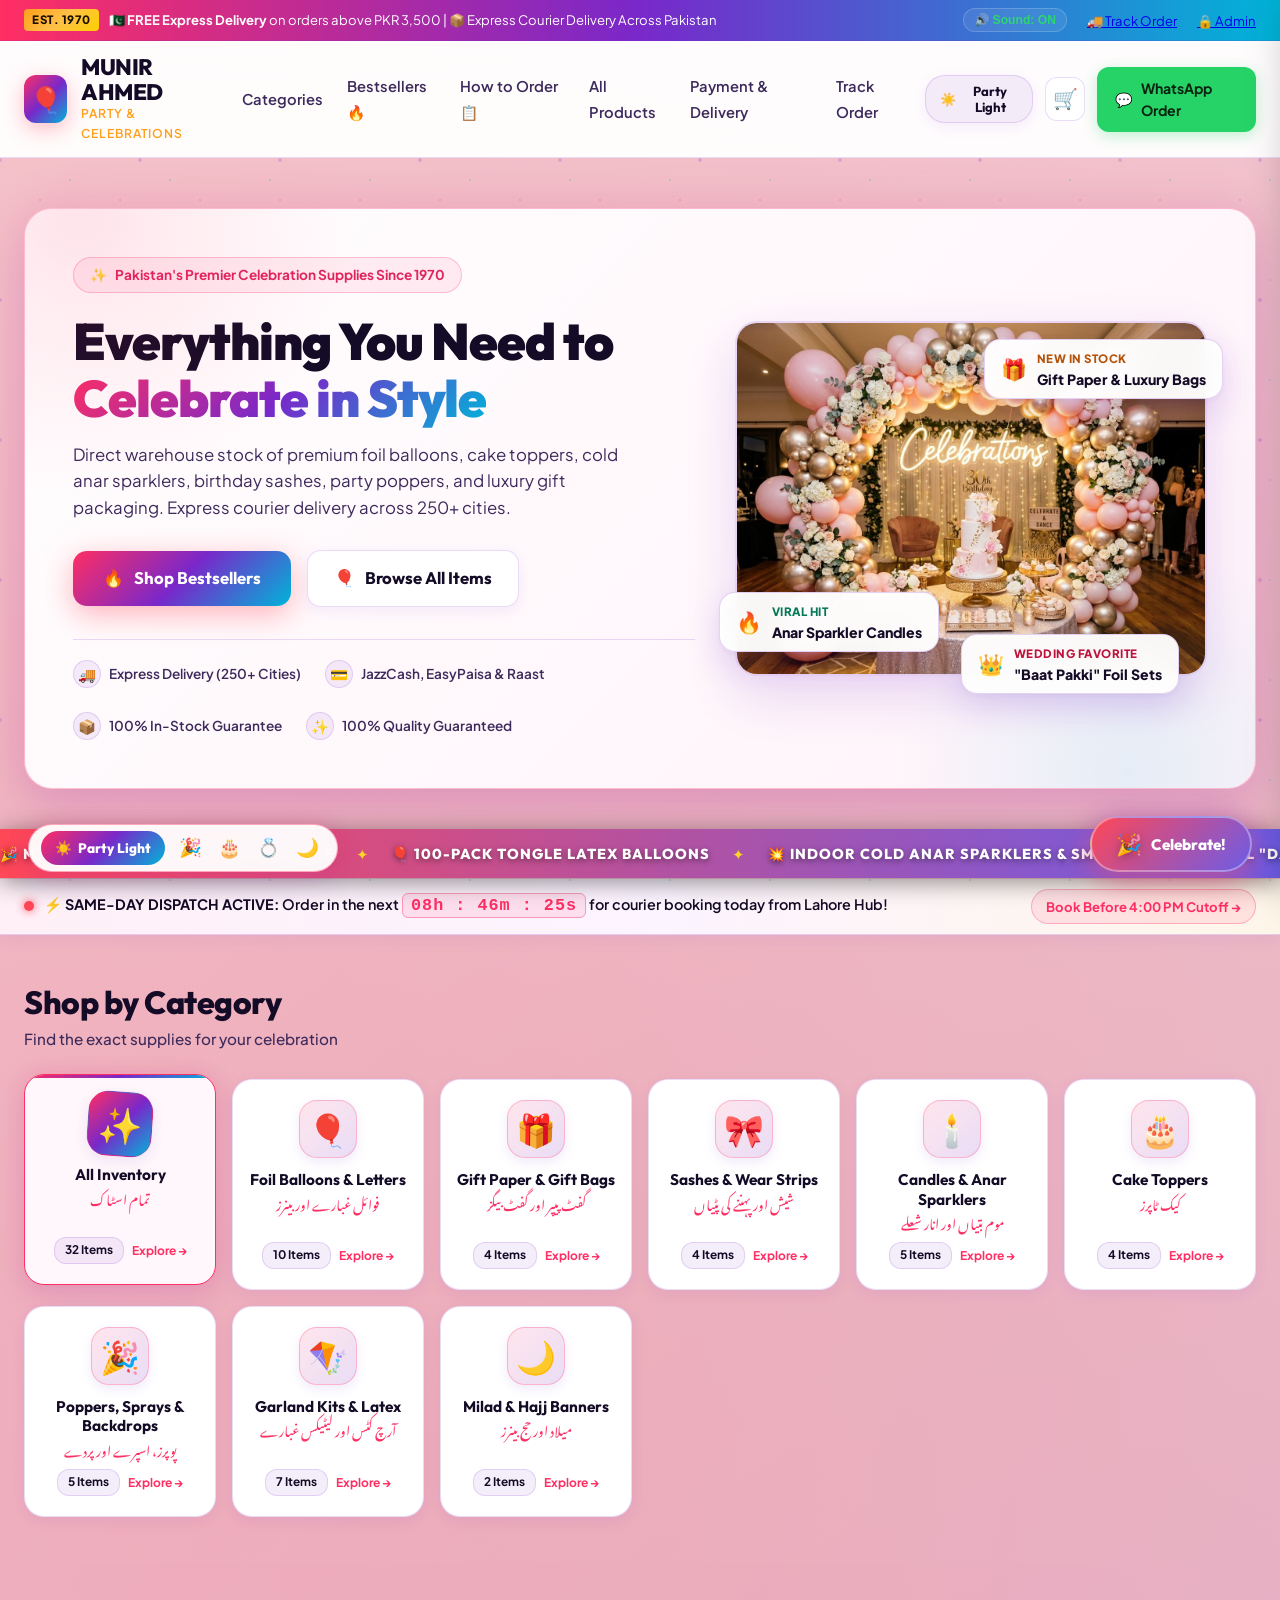
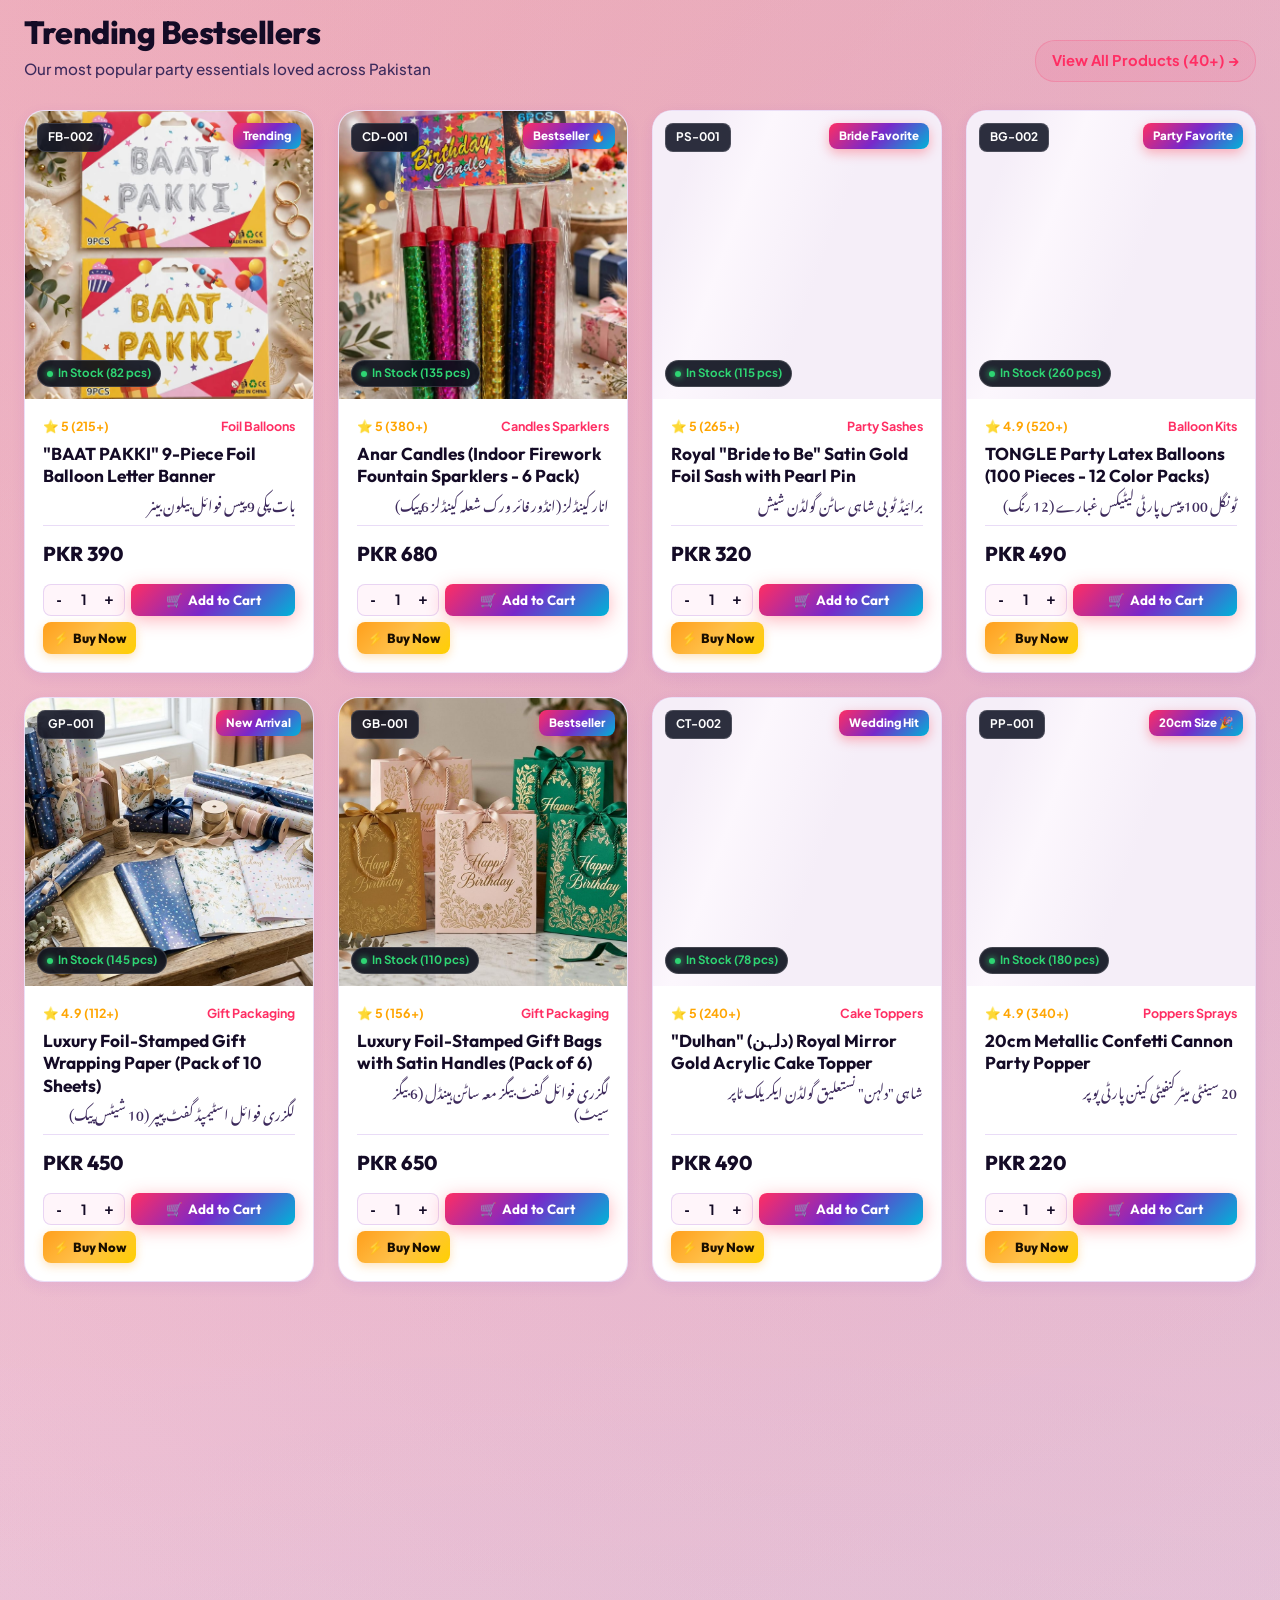
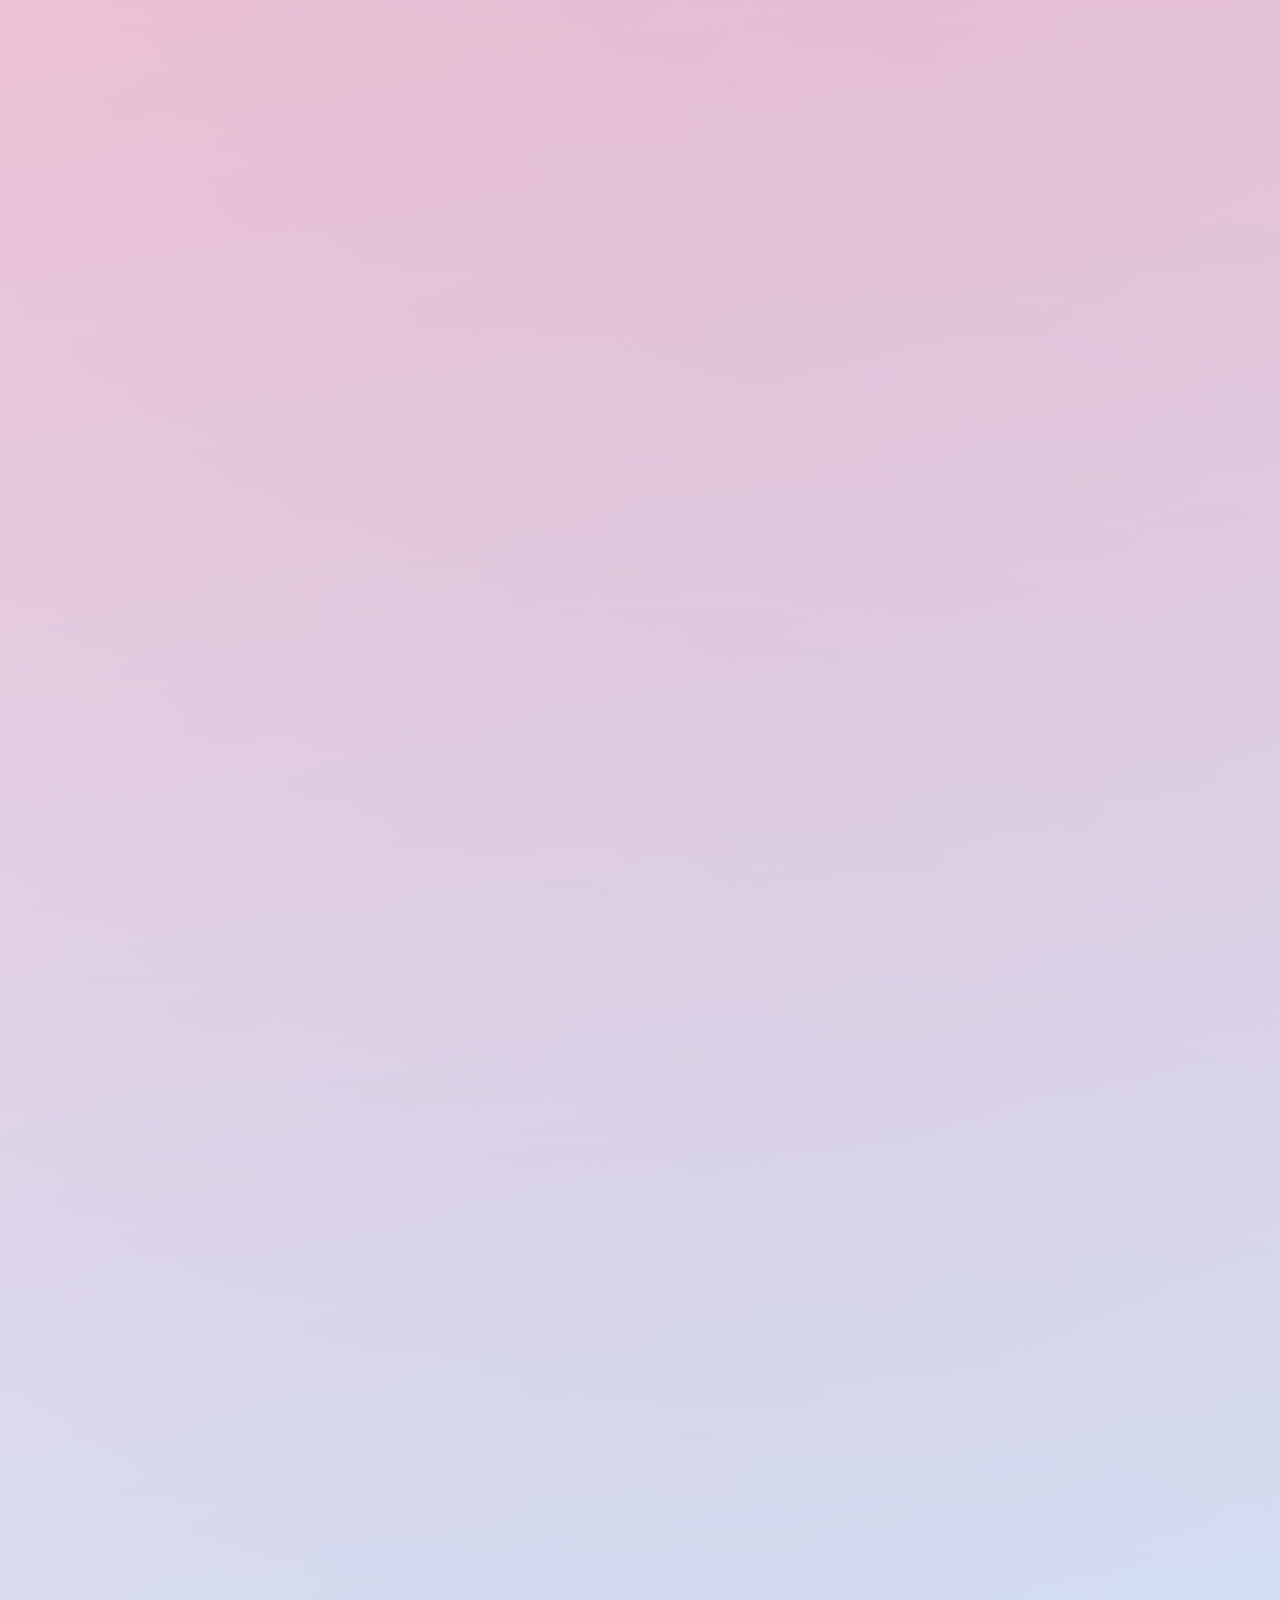
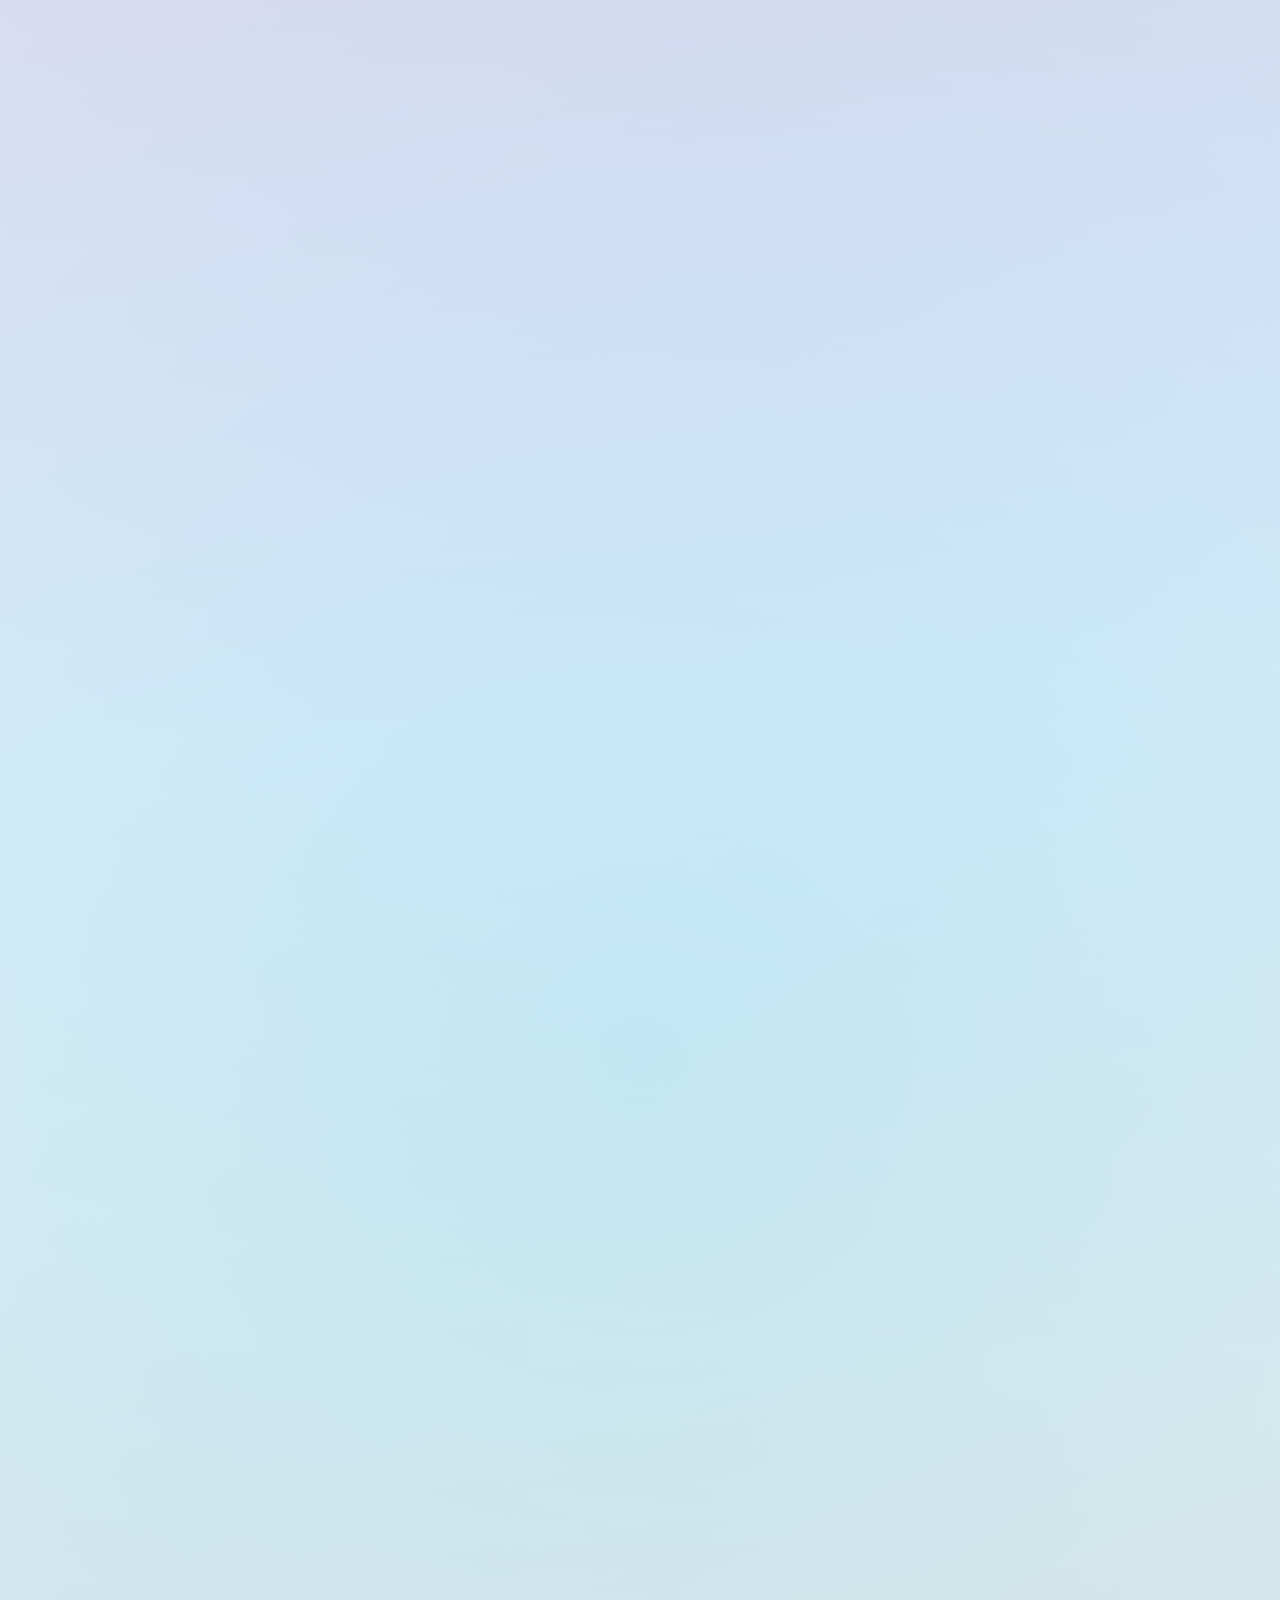
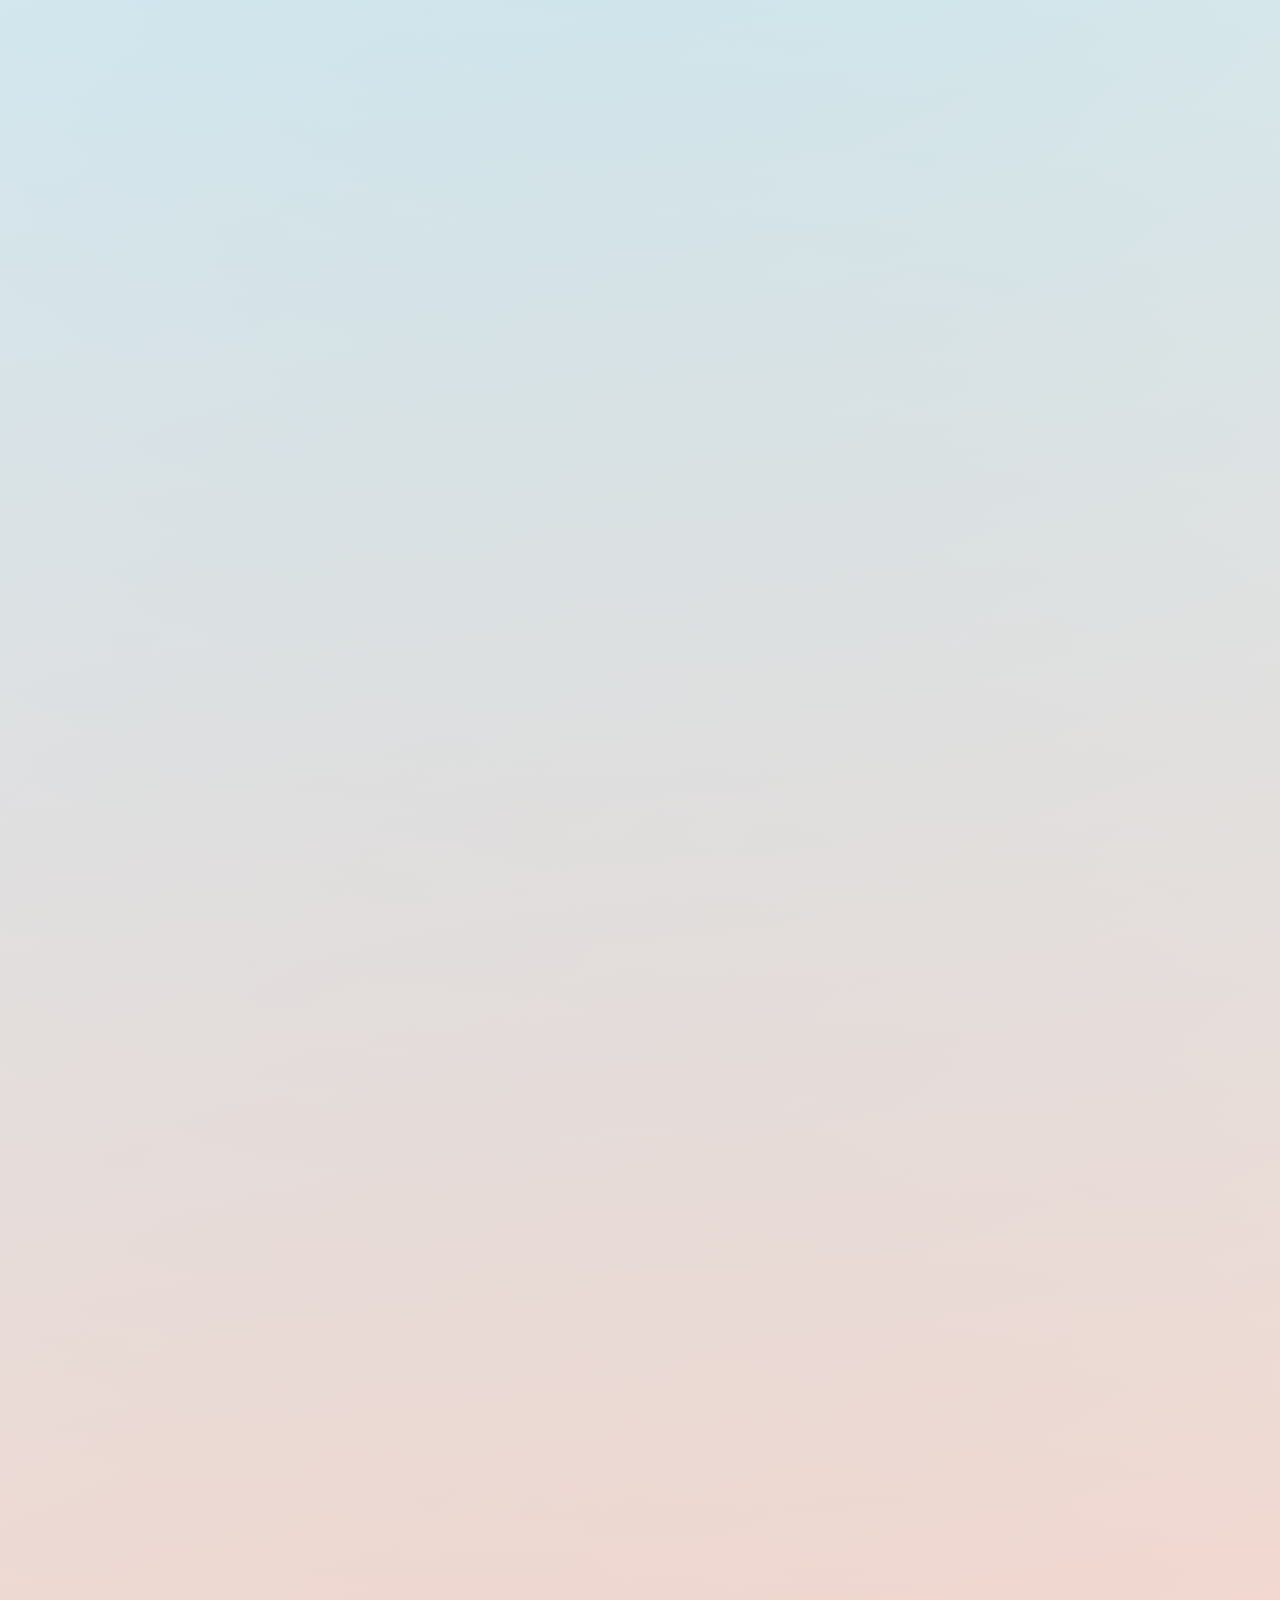
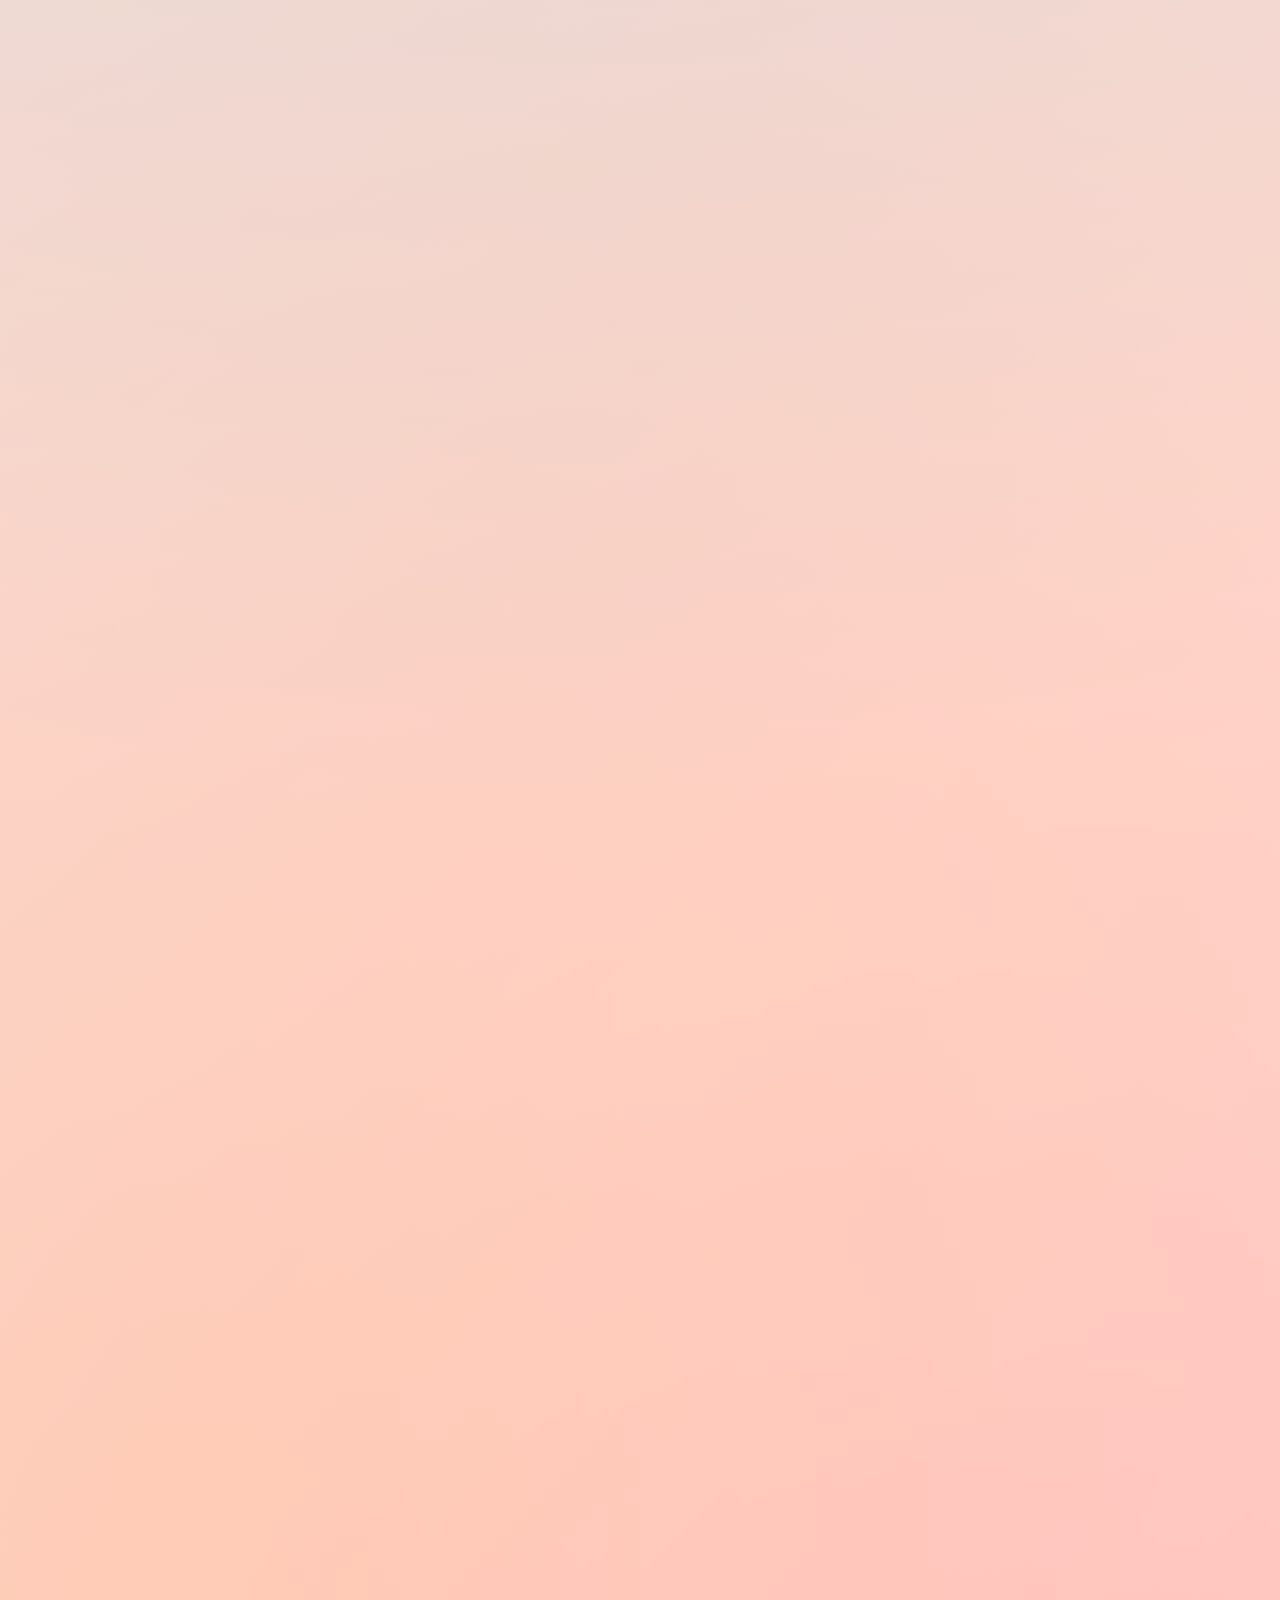
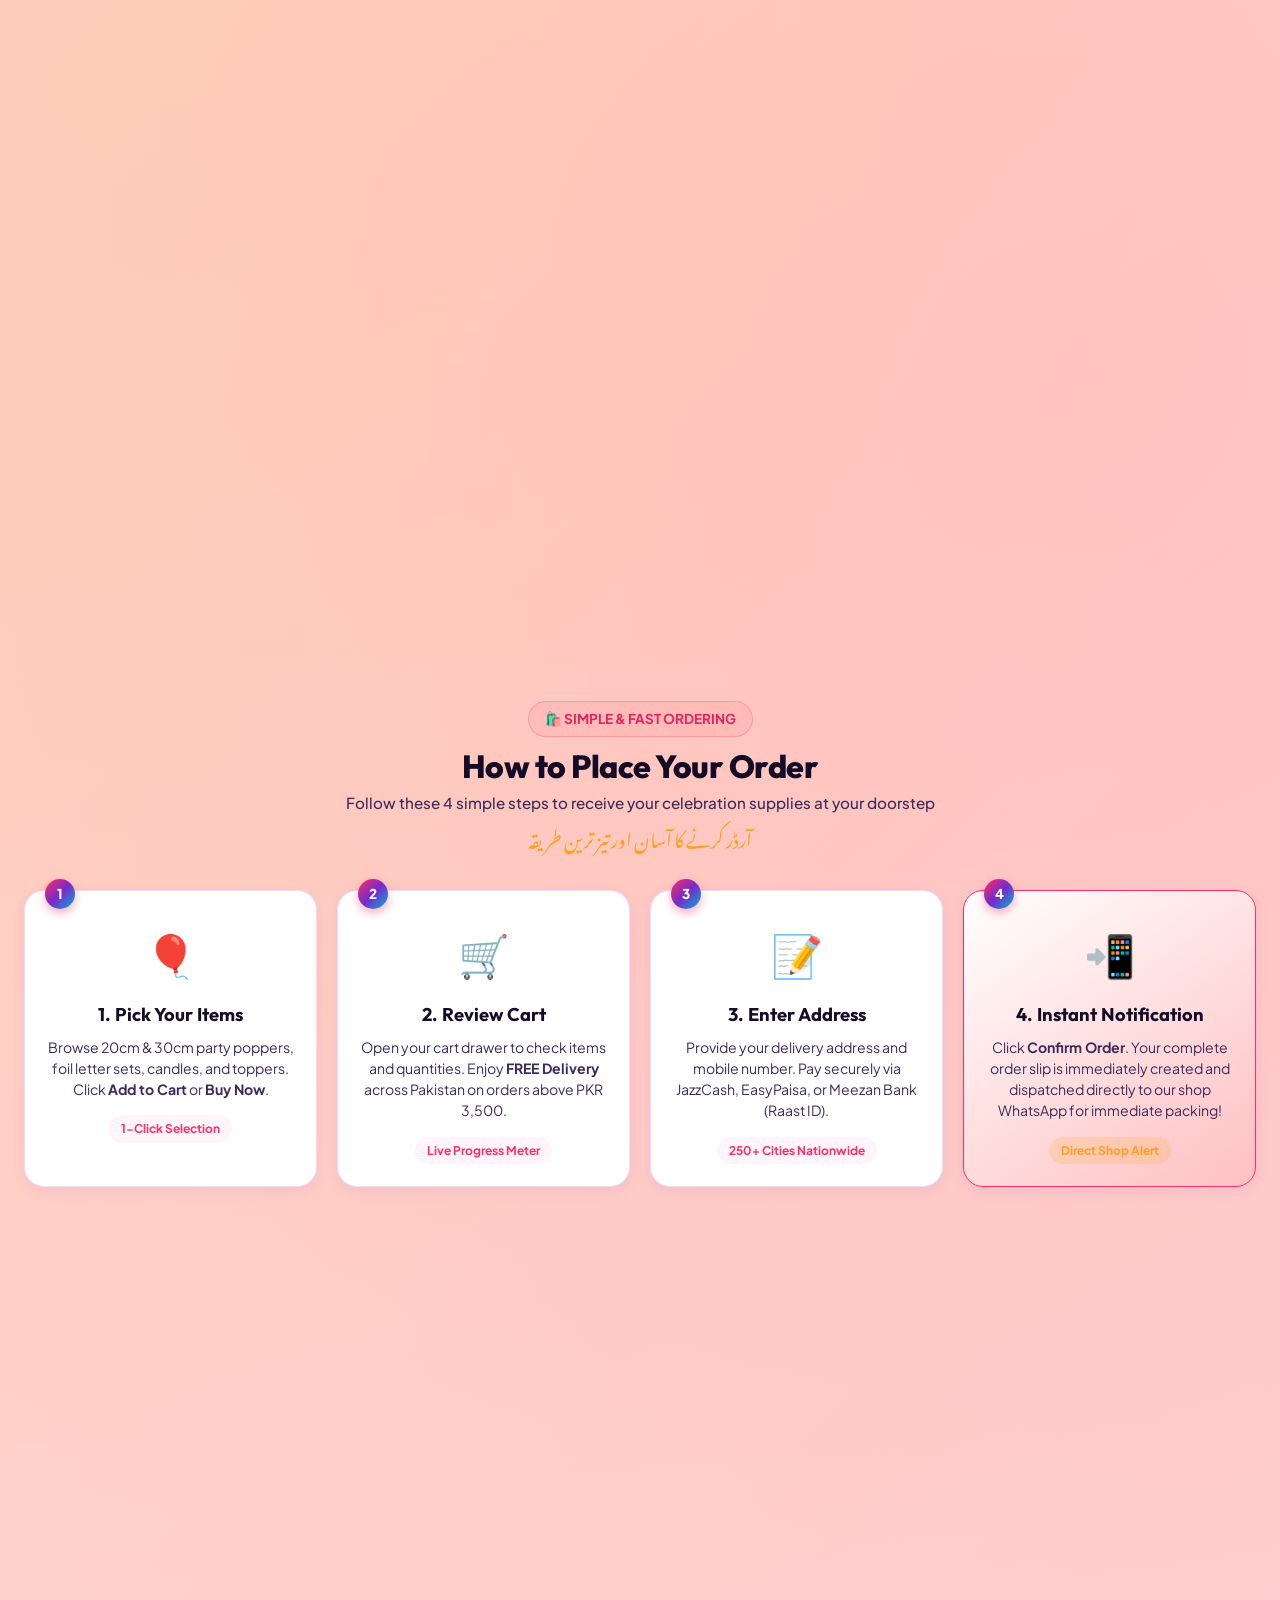
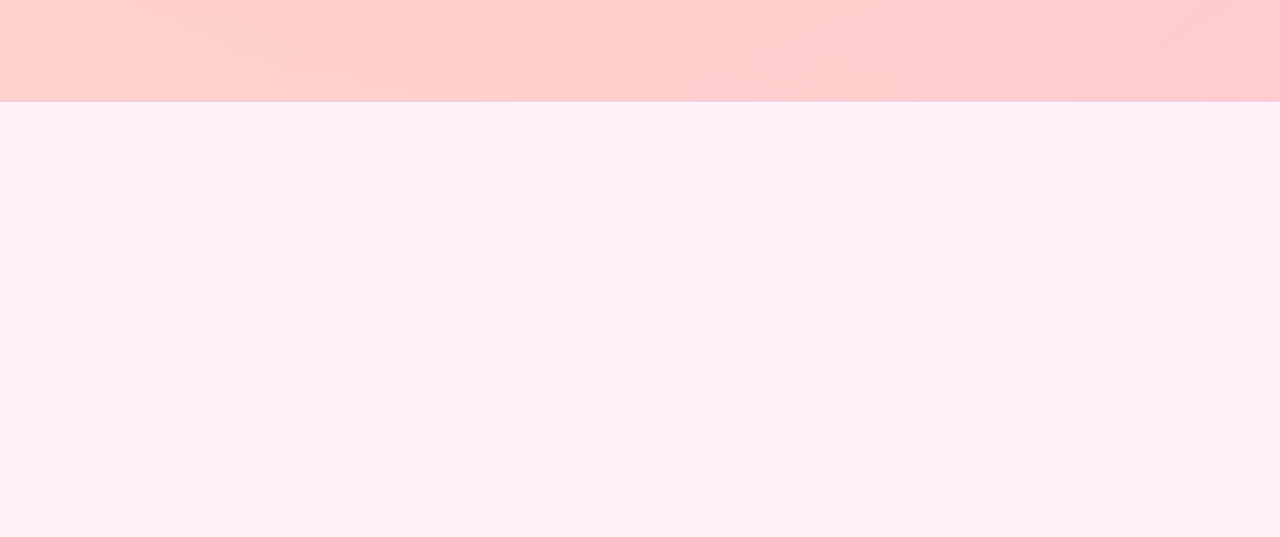
==== commit 16f6d2fc: "Update establishment year to EST. 1970 (55+ years) and remove old phone numbers" ====
--- a/index.html
+++ b/index.html
@@ -61,7 +61,7 @@
        =================================================================== -->
   <div class="top-announcement">
     <div class="announcement-left">
-      <span class="badge-trust">EST. 1998</span>
+      <span class="badge-trust">EST. 1970</span>
       <span>🇵🇰 <strong>FREE Express Delivery</strong> on orders above PKR 3,500 | 📦 Express Courier Delivery Across Pakistan</span>
     </div>
     
@@ -142,7 +142,7 @@
         <div class="hero-text-col">
           <div class="hero-pill">
             <span>✨</span>
-            <span>Pakistan's Premier Celebration Supplies Since 1998</span>
+            <span>Pakistan's Premier Celebration Supplies Since 1970</span>
           </div>
 
           <h1 class="hero-title">
@@ -237,7 +237,7 @@
       <div class="marquee-star">✦</div>
       <div class="party-marquee-item">🚚 EXPRESS TCS & LEOPARDS DELIVERY TO 250+ CITIES</div>
       <div class="marquee-star">✦</div>
-      <div class="party-marquee-item">✨ 45,000+ CELEBRATIONS SUPPLIED SINCE 1998</div>
+      <div class="party-marquee-item">✨ 55+ YEARS OF CELEBRATIONS SINCE 1970</div>
       <div class="marquee-star">✦</div>
       <!-- Seamless loop duplicate -->
       <div class="party-marquee-item">🎉 MUNIR AHMED PARTY SUPPLIES HOUSE</div>
@@ -254,7 +254,7 @@
       <div class="marquee-star">✦</div>
       <div class="party-marquee-item">🚚 EXPRESS TCS & LEOPARDS DELIVERY TO 250+ CITIES</div>
       <div class="marquee-star">✦</div>
-      <div class="party-marquee-item">✨ 45,000+ CELEBRATIONS SUPPLIED SINCE 1998</div>
+      <div class="party-marquee-item">✨ 55+ YEARS OF CELEBRATIONS SINCE 1970</div>
       <div class="marquee-star">✦</div>
     </div>
   </div>
@@ -534,7 +534,7 @@
             </div>
           </div>
           <p style="color:var(--text-secondary); font-size:0.88rem; line-height:1.6; margin-bottom:16px;">
-            Pakistan's trusted destination for premium celebration accessories, foil balloons, party poppers, cake toppers, sparkler candles, and luxury gift packaging since 1998.
+            Pakistan's trusted destination for premium celebration accessories, foil balloons, party poppers, cake toppers, sparkler candles, and luxury gift packaging since 1970.
           </p>
           <div style="font-size:0.85rem; color:#ffc048; line-height:1.6;">
             📍 Royal Market, Near Hall Road & Liberty, Lahore, Pakistan<br>
@@ -579,7 +579,7 @@
 
       <div class="footer-bottom-bar">
         <div>
-          © 2026 Munir Ahmed Decorations Co. All Rights Reserved. Serving celebrations across Pakistan since 1998.
+          © 2026 Munir Ahmed Decorations Co. All Rights Reserved. Serving celebrations across Pakistan since 1970.
         </div>
         <div>
           <span>🇵🇰 Trusted by over 45,000+ Pakistani Families & Event Planners</span>
@@ -693,7 +693,7 @@
             </div>
             <div class="form-group">
               <label for="cust-phone">Pakistani Mobile / WhatsApp *</label>
-              <input type="tel" id="cust-phone" class="form-input" placeholder="0300-1234567" required pattern="03[0-9]{2}-?[0-9]{7}">
+              <input type="tel" id="cust-phone" class="form-input" placeholder="0316-XXXXXXX" required pattern="03[0-9]{2}-?[0-9]{7}">
             </div>
           </div>
 
@@ -863,7 +863,7 @@
         <div id="admin-login-box">
           <p style="color:var(--text-secondary); margin-bottom:12px;">Enter 4-Digit Admin Passcode to manage real stock counts and prices:</p>
           <div style="display:flex; gap:10px; max-width:320px;">
-            <input type="password" id="admin-pin-input" class="form-input" placeholder="PIN (Default: 1998)" maxlength="6">
+            <input type="password" id="admin-pin-input" class="form-input" placeholder="PIN (Default: 1970)" maxlength="6">
             <button class="btn-primary-party" onclick="handleAdminLogin()" style="padding:10px 18px;">Unlock</button>
           </div>
         </div>
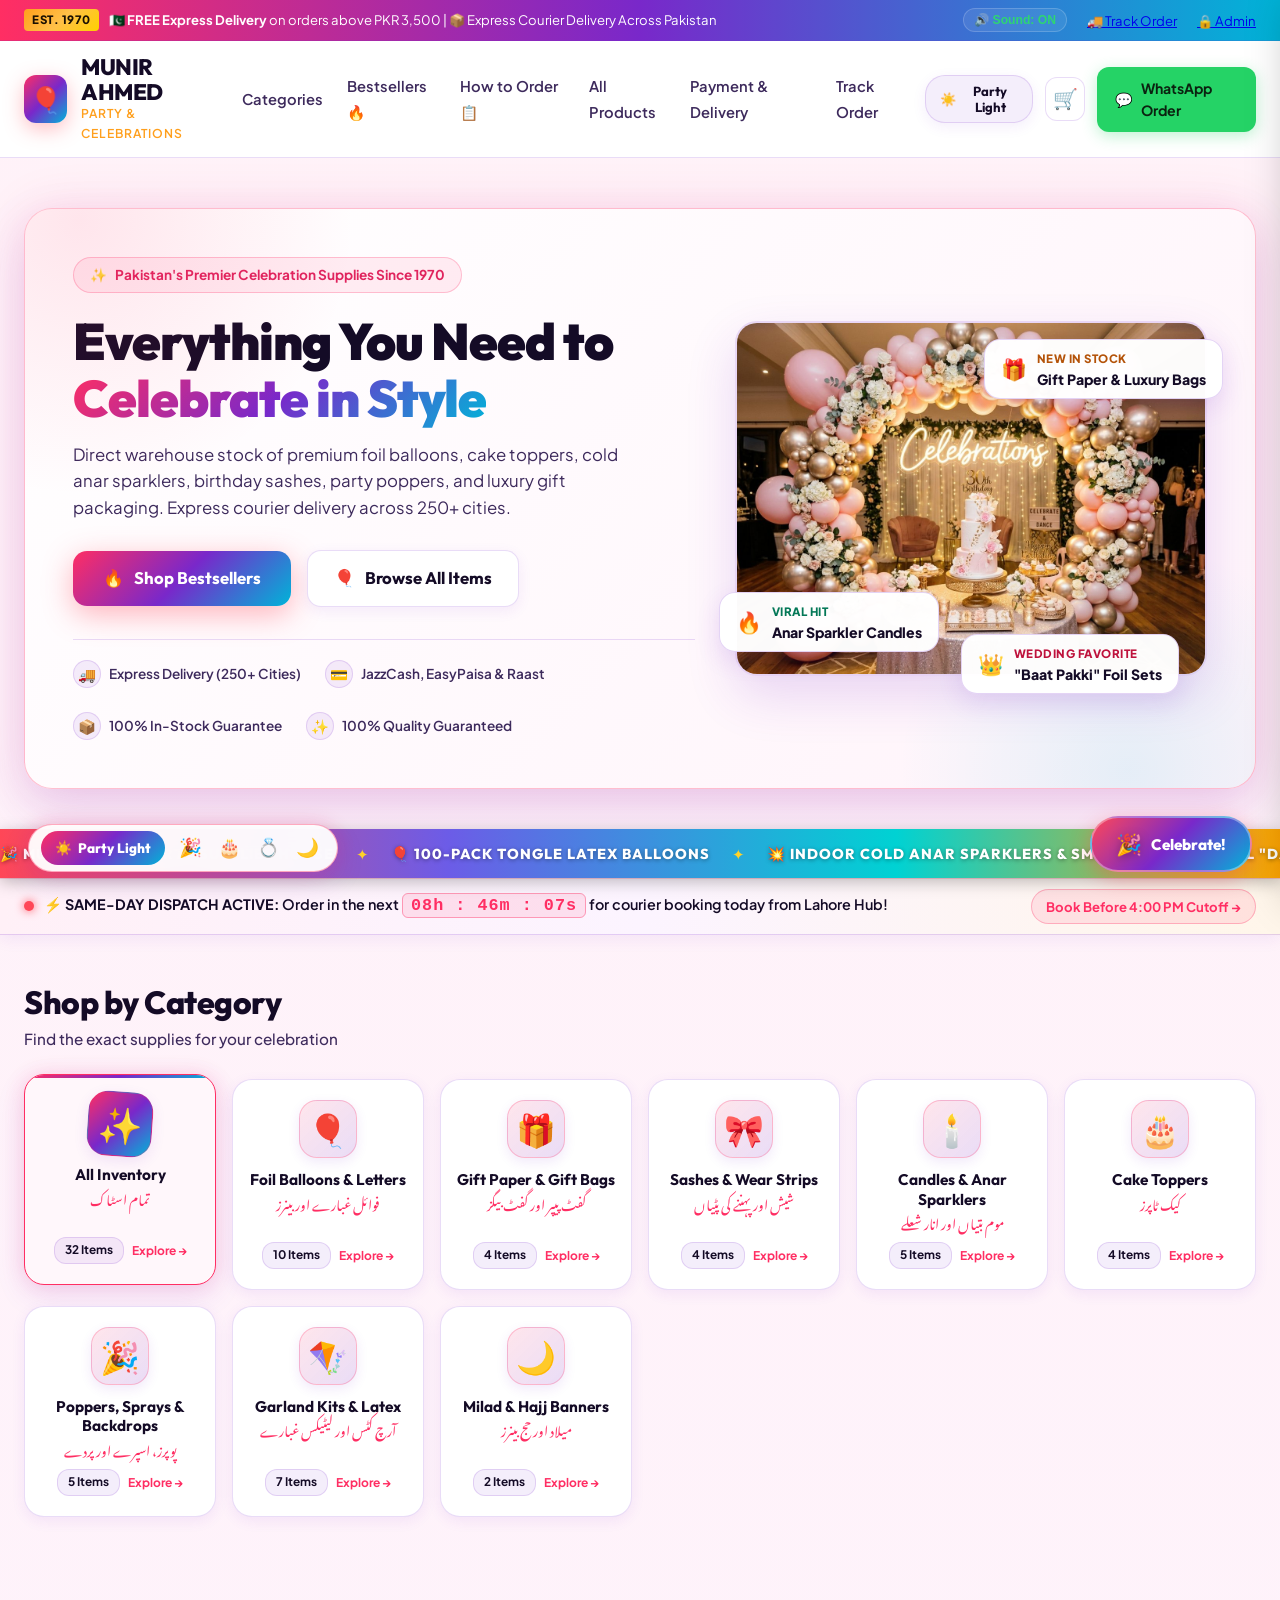
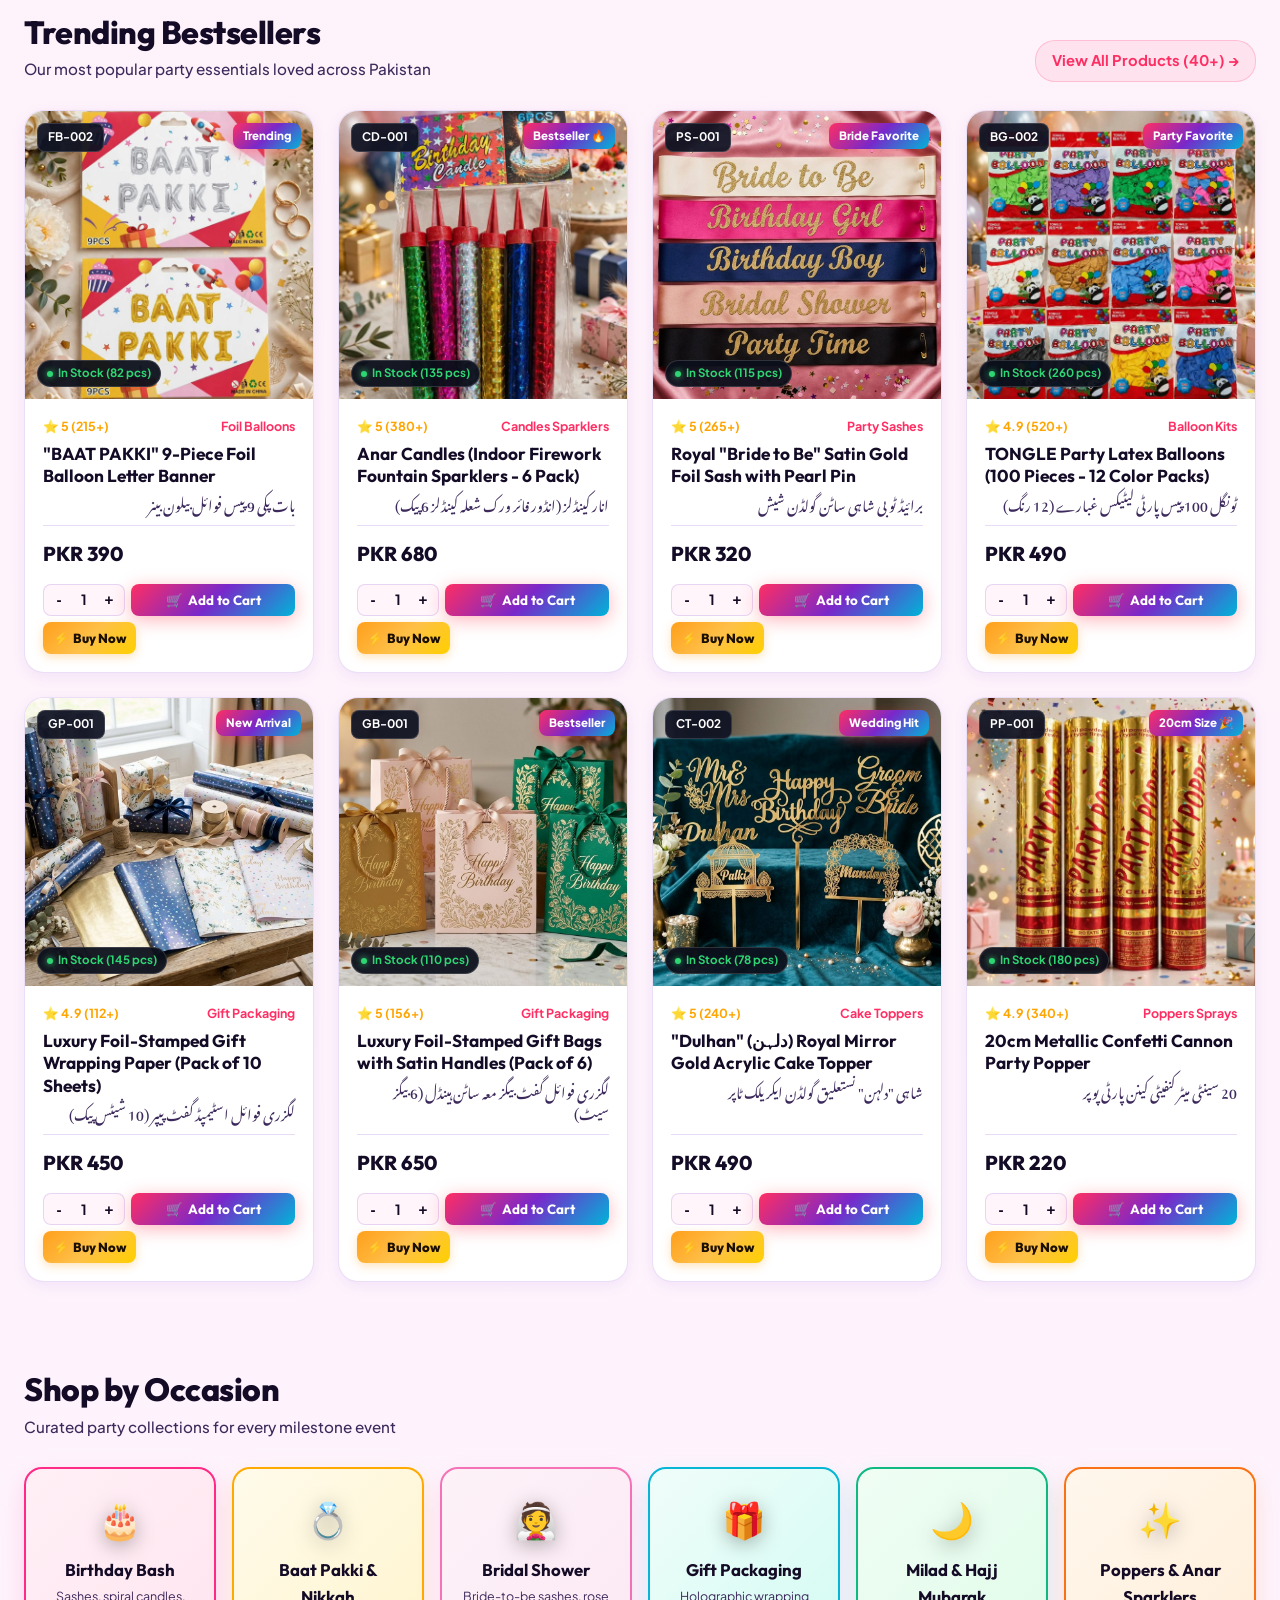
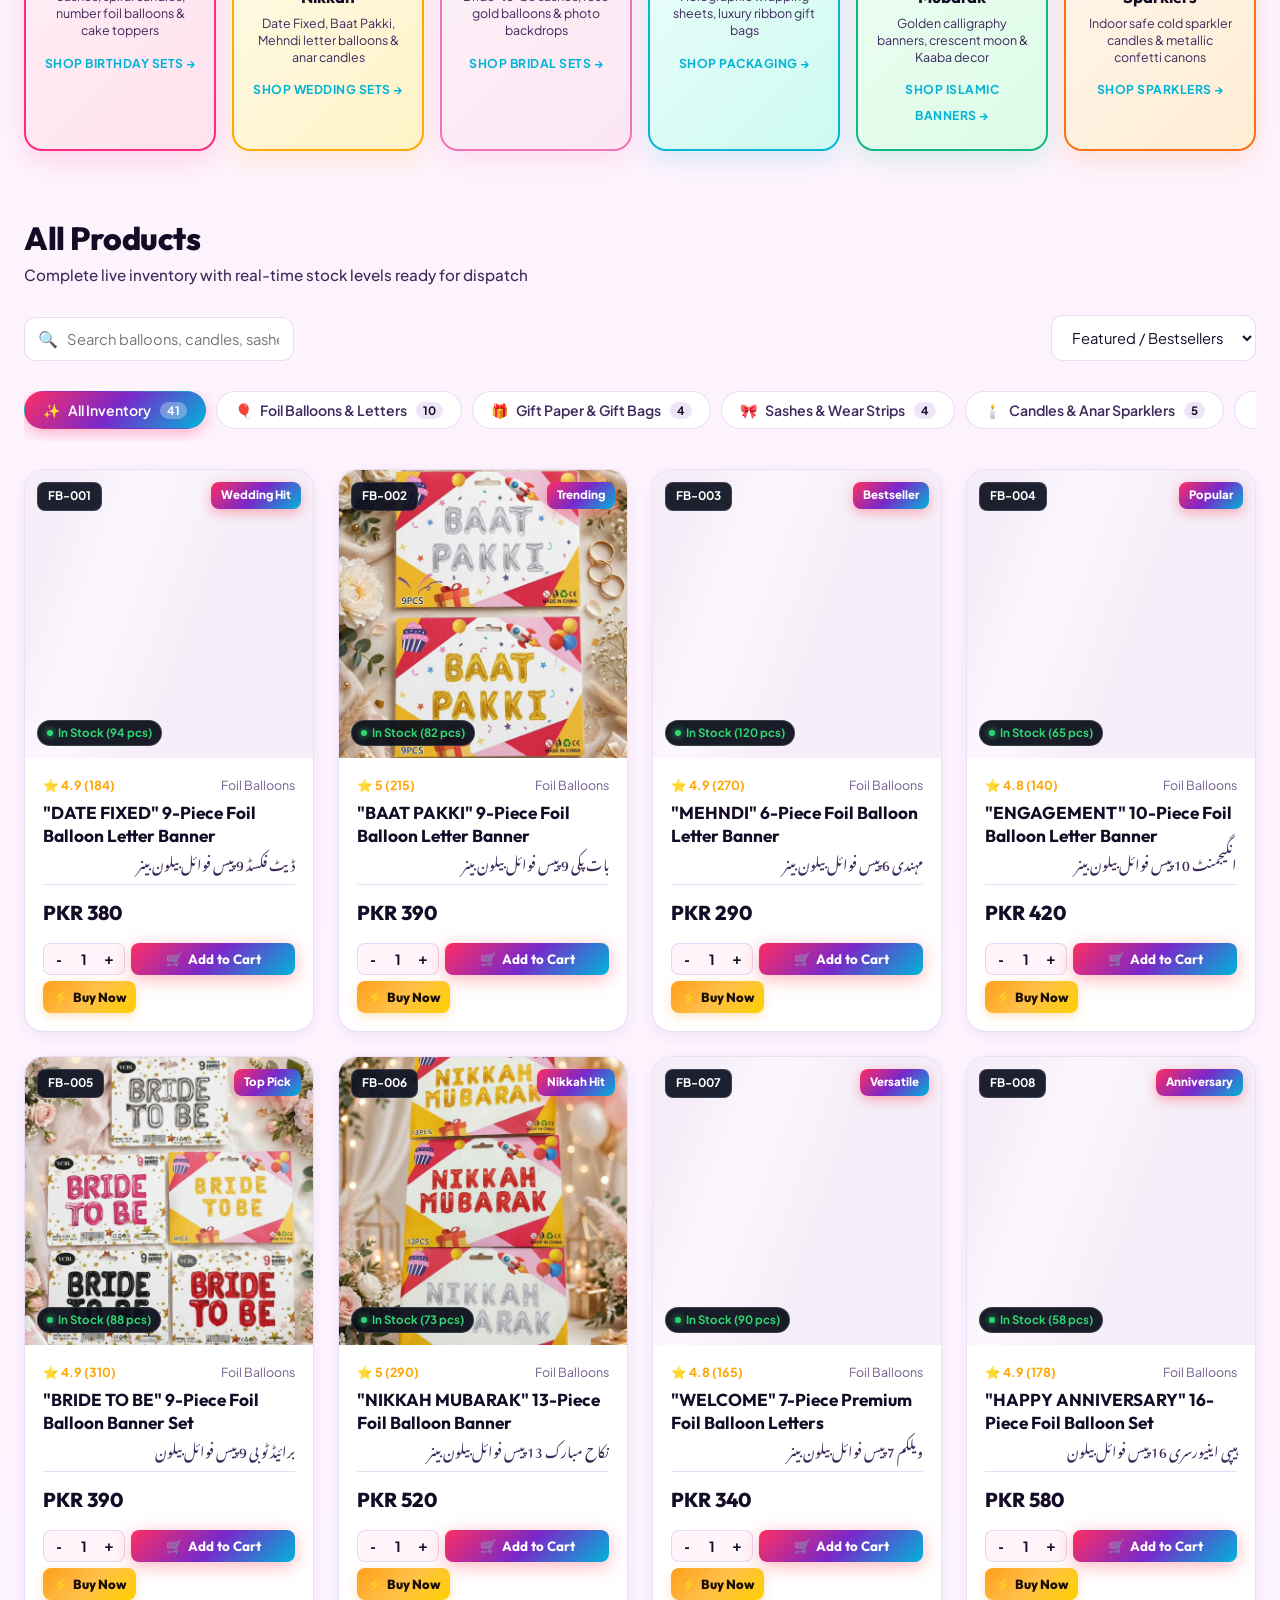
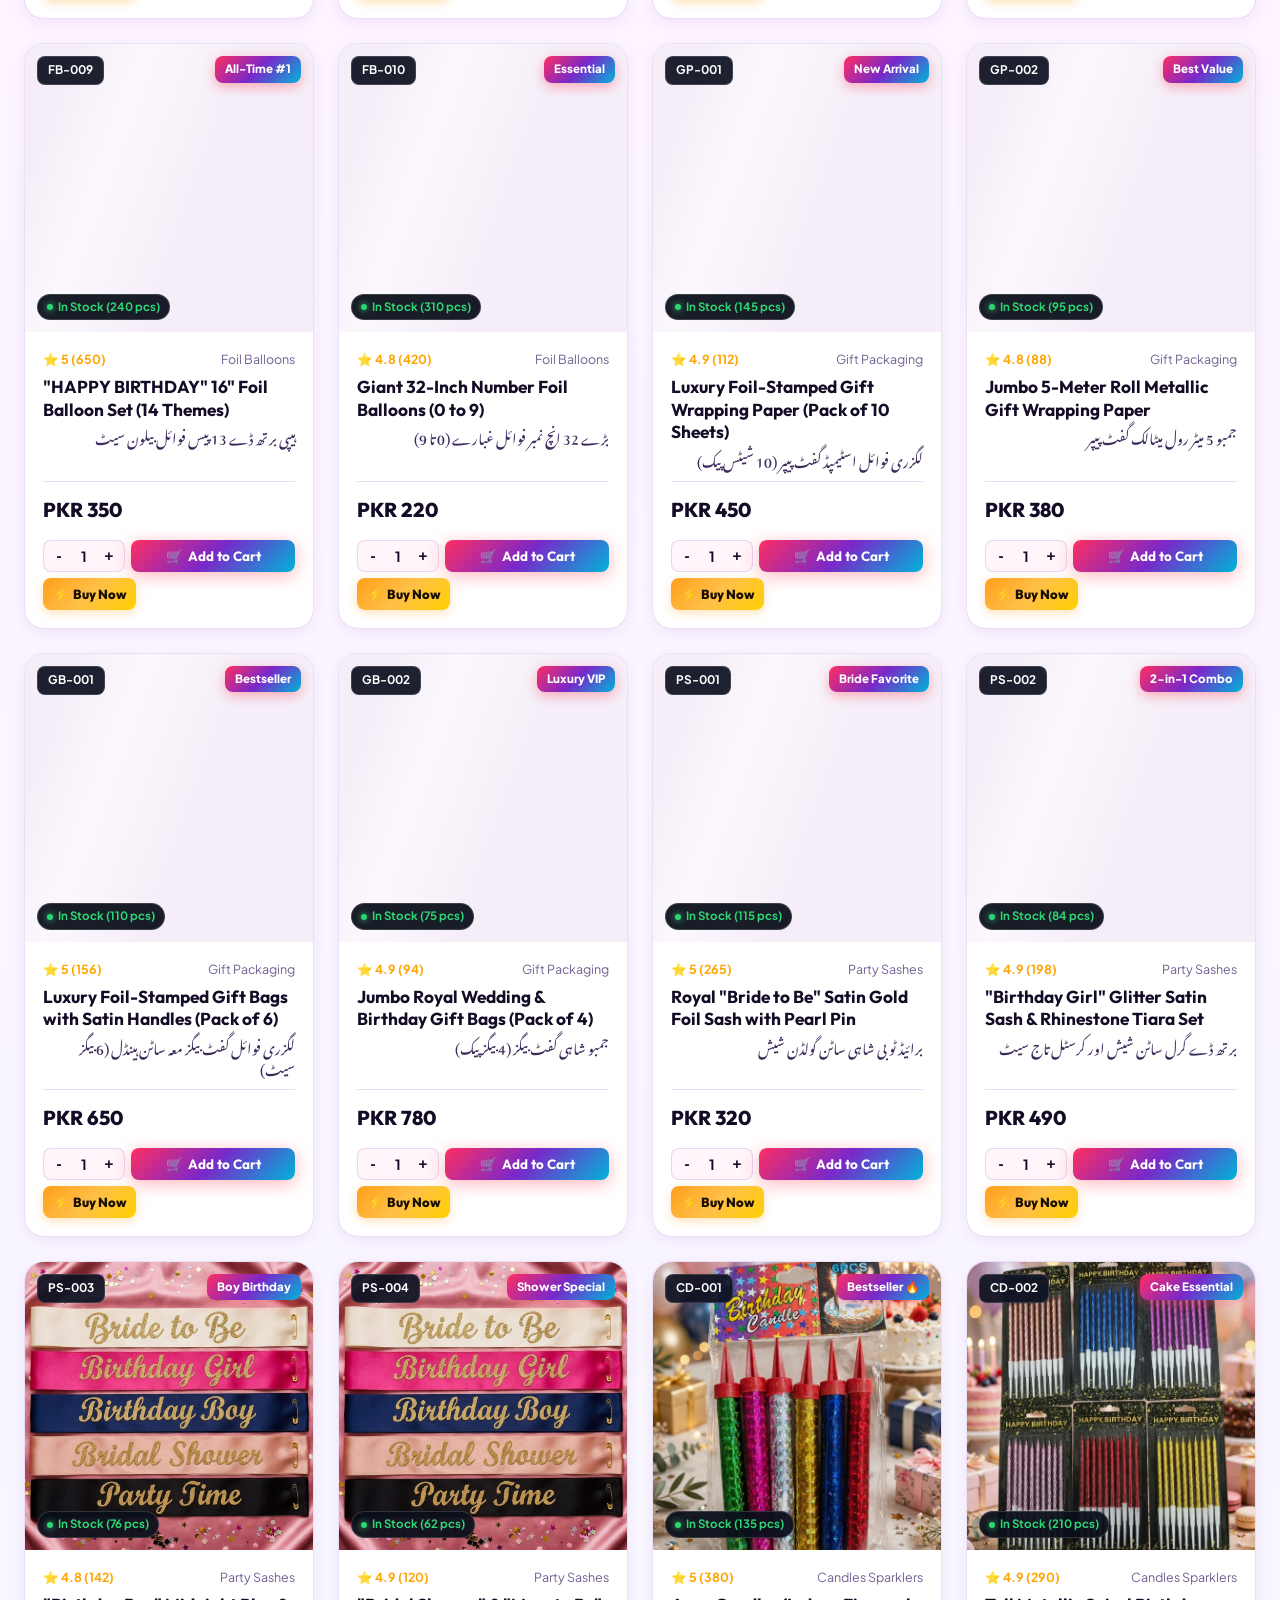
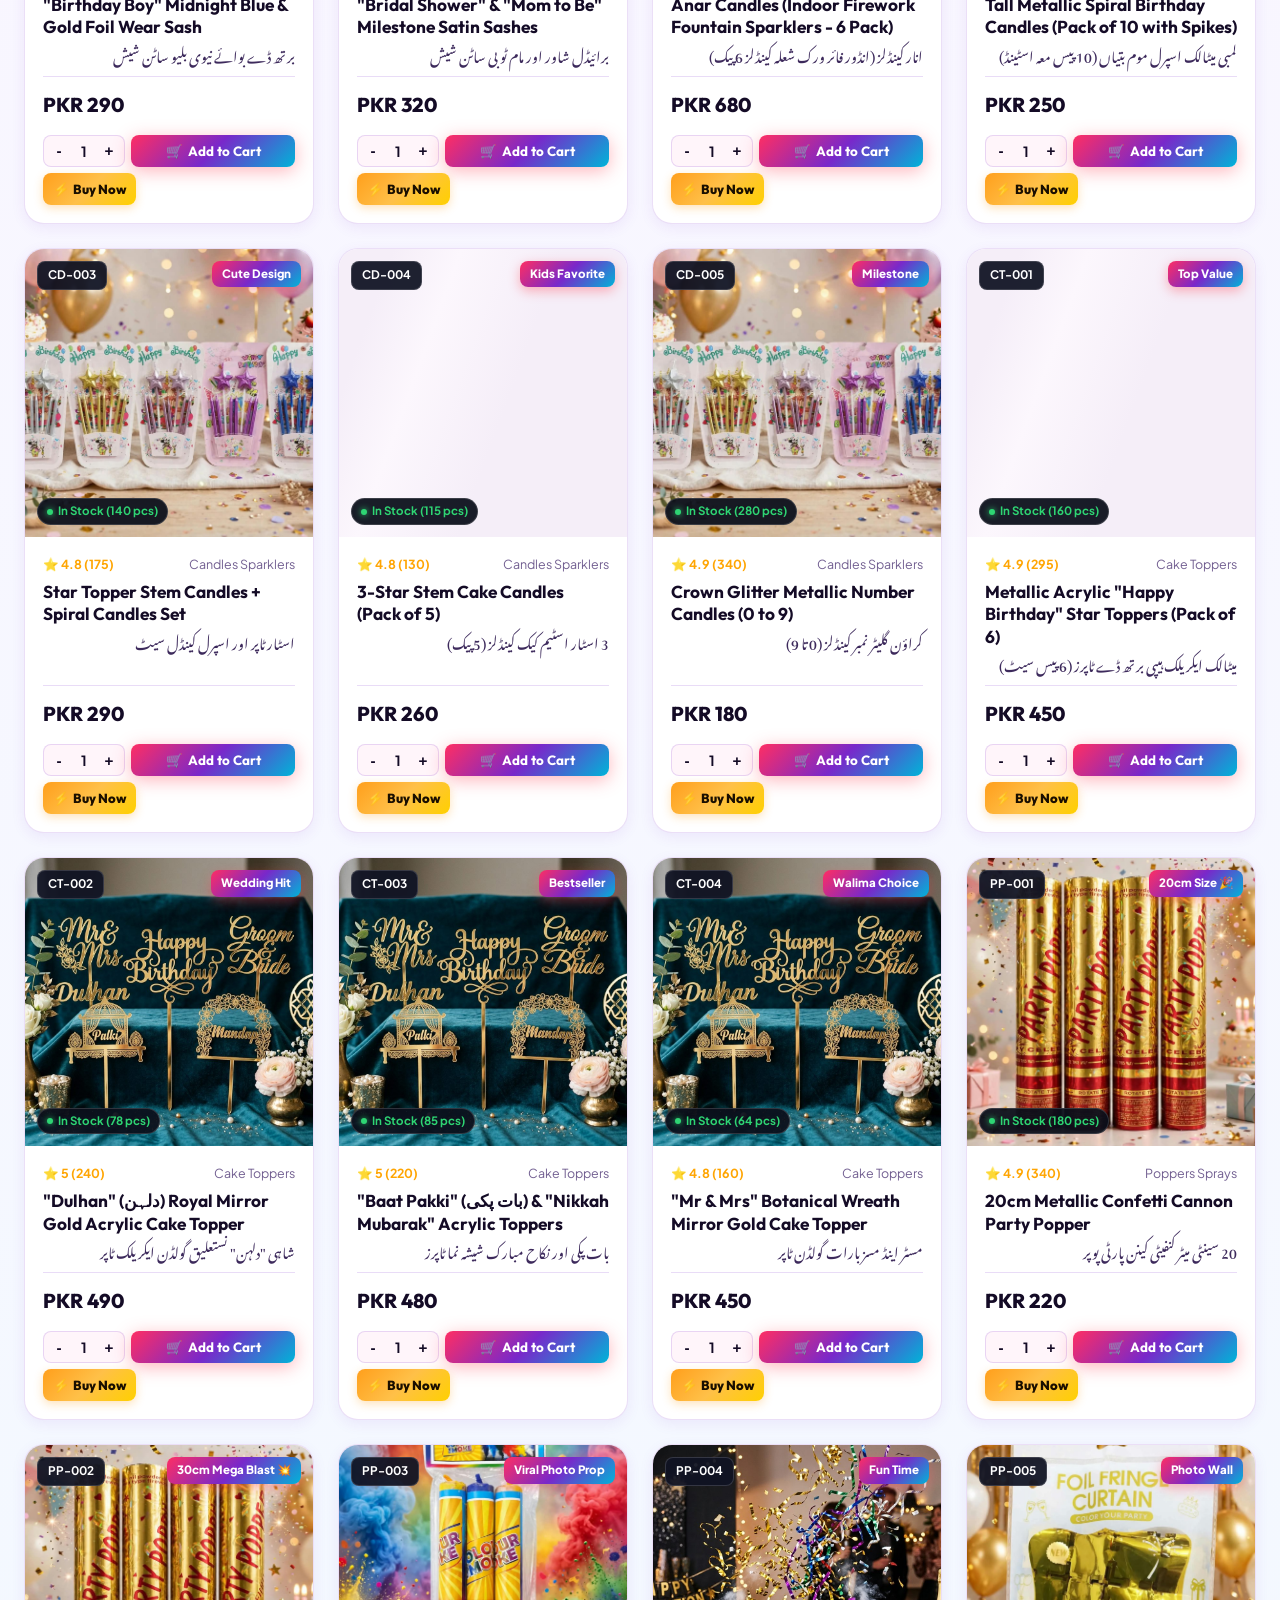
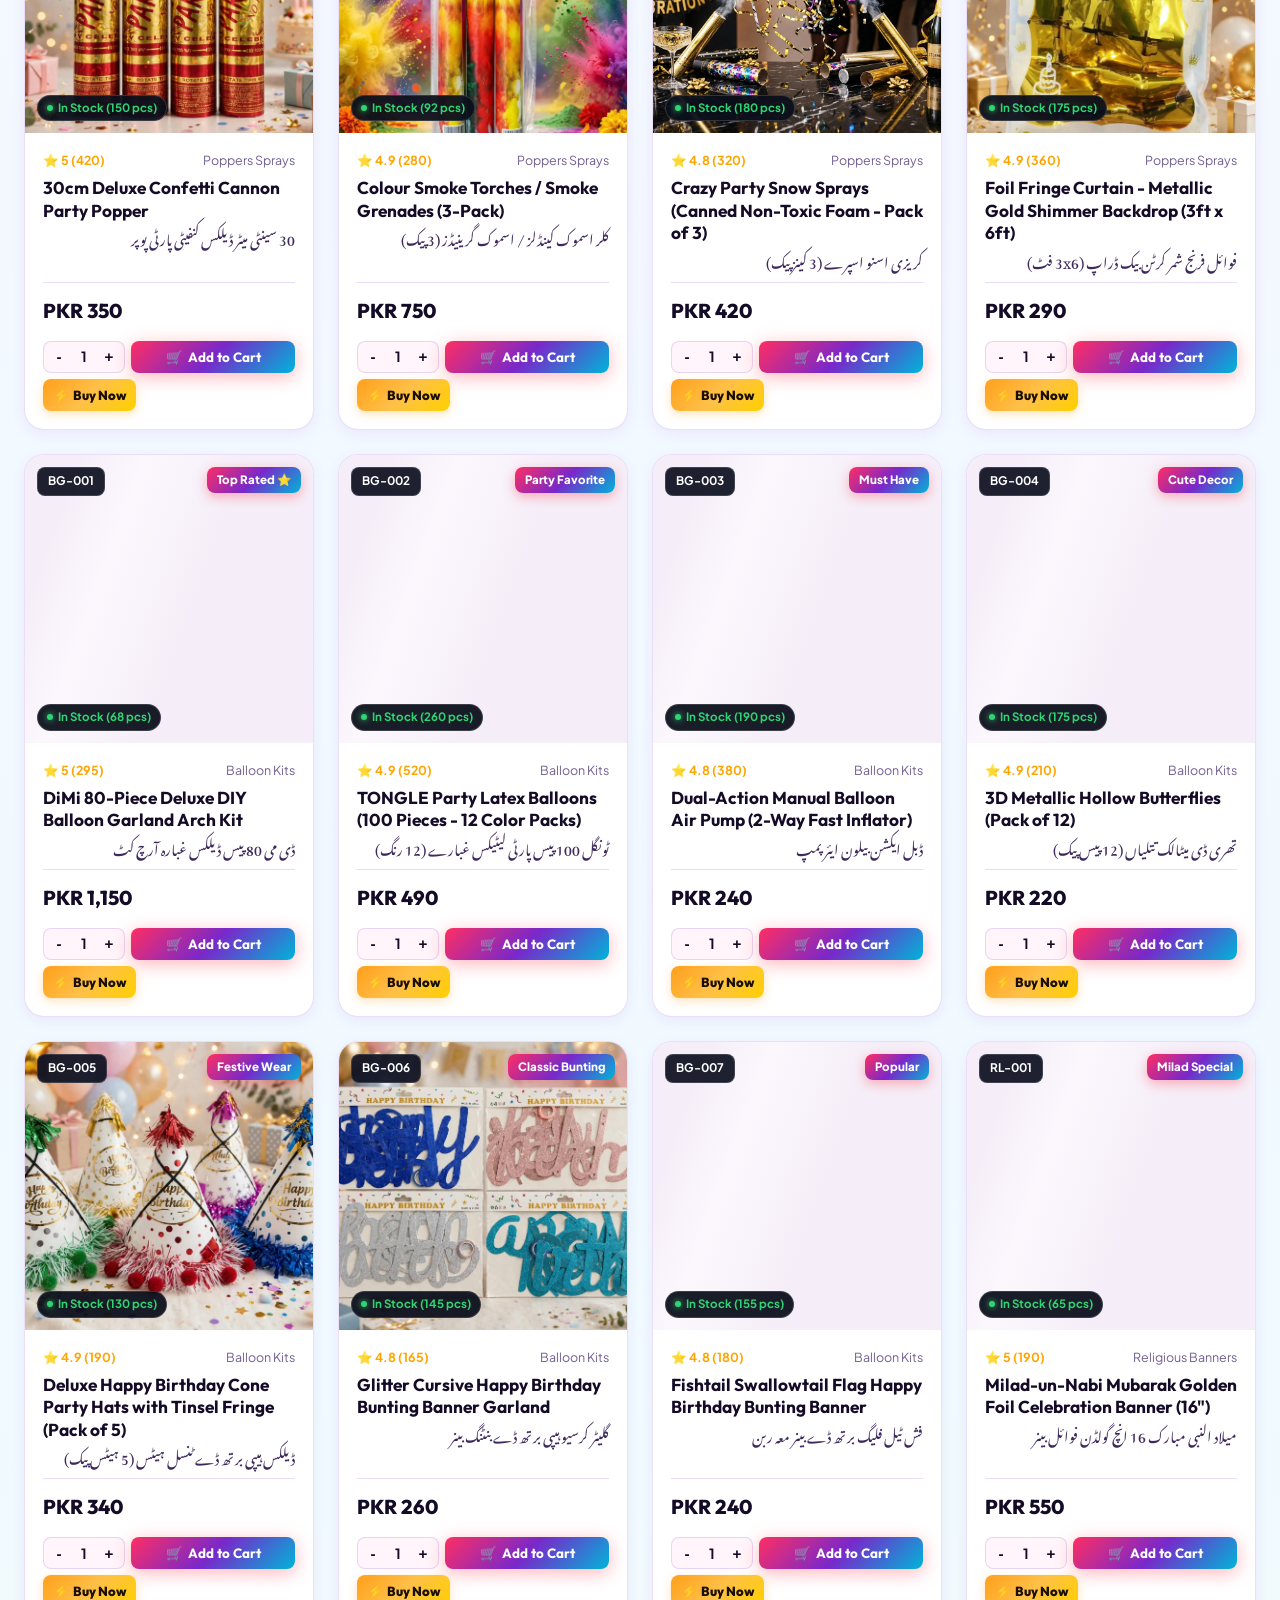
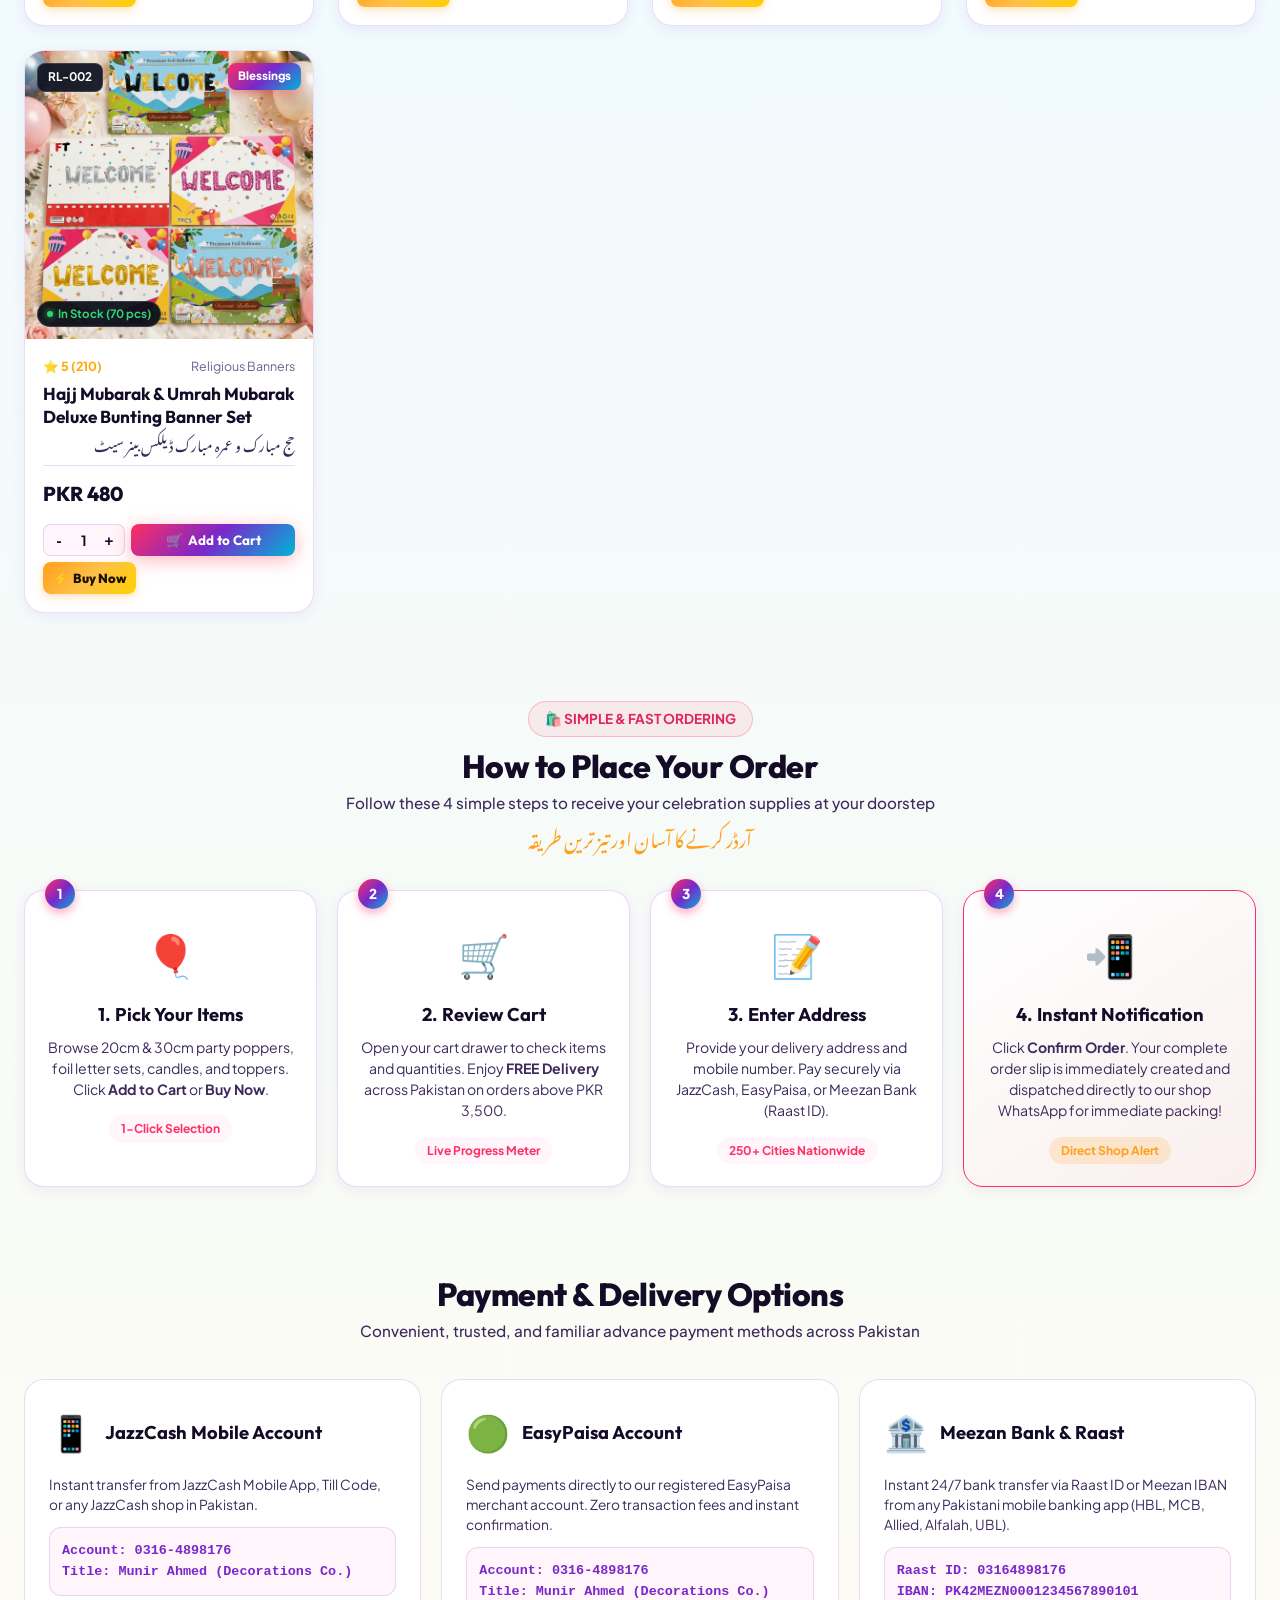
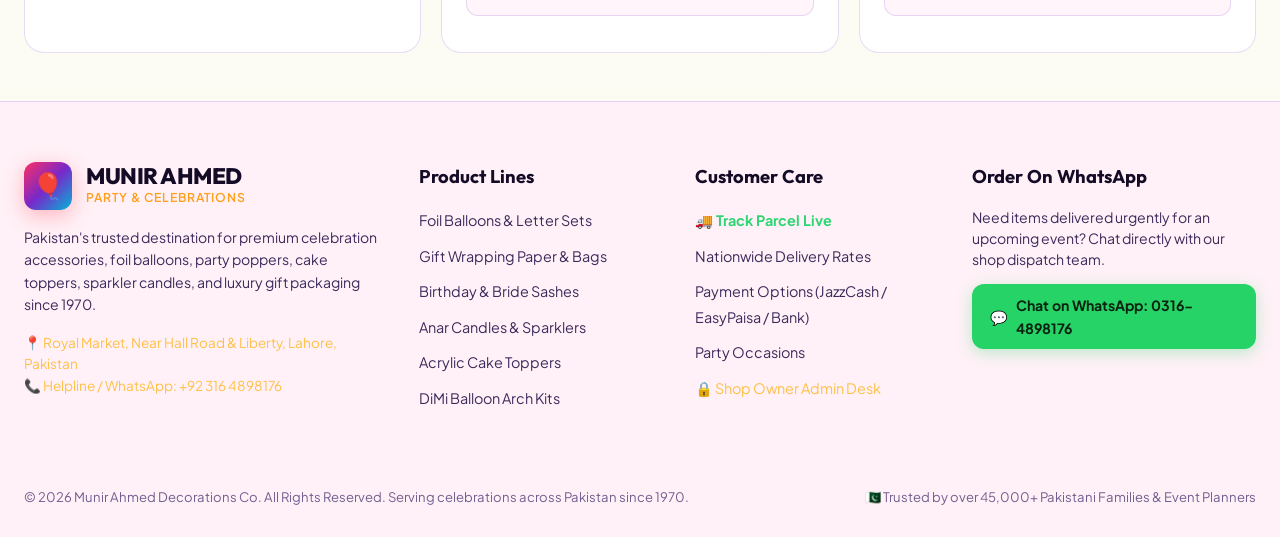
==== commit 8fd31467: "Optimize performance: eliminate full-screen gradient repaints, remove 70+ backdrop blur filters, opt" ====
--- a/index.html
+++ b/index.html
@@ -49,7 +49,7 @@
   <link rel="stylesheet" href="https://fonts.googleapis.com/css2?family=Outfit:wght@400;500;600;700;800;900&family=Plus+Jakarta+Sans:wght@300;400;500;600;700;800&family=Noto+Nastaliq+Urdu:wght@400;700&display=swap">
 
   <!-- Stylesheet -->
-  <link rel="stylesheet" href="css/styles.css?v=3.0">
+  <link rel="stylesheet" href="css/styles.css?v=4.0">
 </head>
 <body>
 
@@ -929,9 +929,9 @@
   <div id="toast-container"></div>
 
   <!-- JavaScript Modules (Strict Load Order) -->
-  <script src="js/security.js?v=3.0"></script>
-  <script src="js/data.js?v=3.0"></script>
-  <script src="js/store.js?v=3.0"></script>
-  <script src="js/app.js?v=3.0"></script>
+  <script src="js/security.js?v=4.0"></script>
+  <script src="js/data.js?v=4.0"></script>
+  <script src="js/store.js?v=4.0"></script>
+  <script src="js/app.js?v=4.0"></script>
 </body>
 </html>
--- a/css/styles.css
+++ b/css/styles.css
@@ -57,15 +57,8 @@
   --shadow-neon: 0 0 25px rgba(255, 46, 99, 0.35);
   --shadow-gold: 0 0 25px rgba(255, 159, 28, 0.35);
 
-  /* Vibrant Party Celebration Background Mesh (Candy, Balloons & Ribbons Glow) */
-  --bg-body-gradient: 
-    radial-gradient(circle at 10% 12%, rgba(255, 46, 99, 0.22) 0%, transparent 40%),
-    radial-gradient(circle at 90% 18%, rgba(121, 40, 202, 0.22) 0%, transparent 42%),
-    radial-gradient(circle at 50% 50%, rgba(0, 180, 216, 0.18) 0%, transparent 50%),
-    radial-gradient(circle at 15% 82%, rgba(255, 159, 28, 0.22) 0%, transparent 42%),
-    radial-gradient(circle at 85% 85%, rgba(255, 20, 147, 0.20) 0%, transparent 45%),
-    radial-gradient(circle at 50% 12%, rgba(255, 208, 0, 0.18) 0%, transparent 35%),
-    linear-gradient(135deg, #fff2f8 0%, #fdf4ff 25%, #f0faff 50%, #fffcf0 75%, #fff0f5 100%);
+  /* Clean Fast GPU-Accelerated Background Gradient */
+  --bg-body-gradient: linear-gradient(180deg, #fff2f8 0%, #fdf4ff 40%, #f0faff 80%, #fffcf0 100%);
 
   --top-announcement-bg: linear-gradient(90deg, #ff2e63 0%, #7928ca 50%, #00b4d8 100%);
   --top-announcement-color: #ffffff;
@@ -134,12 +127,7 @@
   --shadow-neon: 0 0 30px rgba(155, 81, 224, 0.5);
   --shadow-gold: 0 0 30px rgba(255, 183, 3, 0.45);
 
-  --bg-body-gradient: 
-    radial-gradient(circle at 10% 15%, rgba(255, 0, 127, 0.32) 0%, transparent 45%),
-    radial-gradient(circle at 90% 22%, rgba(155, 81, 224, 0.38) 0%, transparent 45%),
-    radial-gradient(circle at 50% 65%, rgba(0, 242, 254, 0.25) 0%, transparent 50%),
-    radial-gradient(circle at 20% 88%, rgba(255, 183, 3, 0.25) 0%, transparent 45%),
-    linear-gradient(to bottom, #0a0618 0%, #150b33 50%, #0a0618 100%);
+  --bg-body-gradient: linear-gradient(180deg, #0a0618 0%, #150b33 50%, #0a0618 100%);
 
   --top-announcement-bg: linear-gradient(90deg, #180f38 0%, #291353 50%, #180f38 100%);
   --top-announcement-color: #ffd32a;
@@ -160,13 +148,7 @@
 /* Birthday Bash Mood: Hot Bubblegum Pink & Gold */
 [data-party-mood="birthday"] {
   --bg-deep: #fff0f6;
-  --bg-body-gradient: 
-    radial-gradient(circle at 10% 12%, rgba(255, 20, 147, 0.28) 0%, transparent 40%),
-    radial-gradient(circle at 90% 18%, rgba(255, 183, 3, 0.25) 0%, transparent 42%),
-    radial-gradient(circle at 50% 50%, rgba(255, 107, 129, 0.22) 0%, transparent 50%),
-    radial-gradient(circle at 15% 82%, rgba(255, 208, 0, 0.22) 0%, transparent 42%),
-    radial-gradient(circle at 85% 85%, rgba(255, 46, 120, 0.25) 0%, transparent 45%),
-    linear-gradient(135deg, #fff0f5 0%, #fdf2f8 35%, #fff9e6 70%, #fff0f6 100%);
+  --bg-body-gradient: linear-gradient(180deg, #fff0f6 0%, #fdf2f8 50%, #fff9e6 100%);
   --top-announcement-bg: linear-gradient(90deg, #ff1493 0%, #ff758c 50%, #ffd000 100%);
   --hero-card-border: rgba(255, 20, 147, 0.35);
   --border-glow: rgba(255, 20, 147, 0.4);
@@ -175,13 +157,7 @@
 /* Shaadi & Mehndi Celebration Mood: Royal Gold, Marigold & Emerald */
 [data-party-mood="shaadi"] {
   --bg-deep: #fffbf0;
-  --bg-body-gradient: 
-    radial-gradient(circle at 10% 12%, rgba(255, 159, 28, 0.28) 0%, transparent 40%),
-    radial-gradient(circle at 90% 18%, rgba(16, 185, 129, 0.22) 0%, transparent 42%),
-    radial-gradient(circle at 50% 50%, rgba(255, 208, 0, 0.22) 0%, transparent 50%),
-    radial-gradient(circle at 15% 82%, rgba(217, 4, 41, 0.20) 0%, transparent 42%),
-    radial-gradient(circle at 85% 85%, rgba(247, 127, 0, 0.22) 0%, transparent 45%),
-    linear-gradient(135deg, #fffdf2 0%, #fff9eb 35%, #f0fdf4 70%, #fffbeb 100%);
+  --bg-body-gradient: linear-gradient(180deg, #fffdf2 0%, #fff9eb 40%, #f0fdf4 80%, #fffbeb 100%);
   --top-announcement-bg: linear-gradient(90deg, #d90429 0%, #f77f00 50%, #10b981 100%);
   --hero-card-border: rgba(255, 159, 28, 0.4);
   --border-glow: rgba(255, 159, 28, 0.45);
@@ -195,7 +171,6 @@
 }
 
 html {
-  scroll-behavior: smooth;
   font-size: 16px;
   width: 100%;
   max-width: 100vw;
@@ -213,33 +188,7 @@
   background-image: var(--bg-body-gradient);
   min-height: 100vh;
   position: relative;
-  transition: background-color 0.4s ease, color 0.4s ease;
-}
-
-/* Ambient Festive Confetti Sprinkles Texture */
-body::before {
-  content: '';
-  position: fixed;
-  top: 0; left: 0; right: 0; bottom: 0;
-  background-image: 
-    radial-gradient(circle, rgba(255, 46, 99, 0.22) 1.5px, transparent 1.5px),
-    radial-gradient(circle, rgba(255, 183, 3, 0.25) 2px, transparent 2px),
-    radial-gradient(circle, rgba(0, 180, 216, 0.22) 1.5px, transparent 1.5px),
-    radial-gradient(circle, rgba(121, 40, 202, 0.22) 2px, transparent 2px);
-  background-size: 80px 80px, 120px 120px, 100px 100px, 140px 140px;
-  background-position: 0 0, 40px 60px, 20px 30px, 70px 90px;
-  pointer-events: none;
-  z-index: 0;
-  opacity: 0.85;
-}
-
-[data-theme="dark"] body::before {
-  background-image: 
-    radial-gradient(circle, rgba(255, 0, 128, 0.35) 1.5px, transparent 1.5px),
-    radial-gradient(circle, rgba(255, 215, 0, 0.35) 2px, transparent 2px),
-    radial-gradient(circle, rgba(0, 240, 255, 0.35) 1.5px, transparent 1.5px),
-    radial-gradient(circle, rgba(155, 81, 224, 0.35) 2px, transparent 2px);
-  opacity: 0.7;
+  transition: background-color 0.2s ease, color 0.2s ease;
 }
 
 /* Custom Scrollbar */
@@ -846,19 +795,16 @@
 /* Floating Showcase Badges (Theme Aware) */
 .hero-floating-tag {
   position: absolute;
-  background: rgba(255, 255, 255, 0.96);
-  backdrop-filter: blur(14px);
-  -webkit-backdrop-filter: blur(14px);
+  background: rgba(255, 255, 255, 0.98);
   border: 1.5px solid rgba(121, 40, 202, 0.2);
   padding: 10px 16px;
   border-radius: 16px;
   display: flex;
   align-items: center;
   gap: 10px;
-  box-shadow: 0 12px 32px rgba(121, 40, 202, 0.14), 0 2px 6px rgba(0, 0, 0, 0.04);
+  box-shadow: 0 8px 24px rgba(121, 40, 202, 0.12);
   z-index: 10;
-  animation: floatCard 4s ease-in-out infinite;
-  transition: all 0.3s var(--spring);
+  transition: transform 0.2s ease;
 }
 
 .hero-floating-tag.tag-top-right {
@@ -916,22 +862,9 @@
 }
 
 [data-theme="dark"] .hero-floating-tag {
-  background: rgba(26, 16, 58, 0.94);
+  background: rgba(26, 16, 58, 0.98);
   border-color: rgba(155, 81, 224, 0.45);
-  box-shadow: 0 12px 35px rgba(0, 0, 0, 0.65), 0 0 20px rgba(155, 81, 224, 0.25);
-}
-
-[data-theme="dark"] .tag-badge-pill.pill-gold { color: #ffd32a; }
-[data-theme="dark"] .tag-badge-pill.pill-green { color: #2ed573; }
-[data-theme="dark"] .tag-badge-pill.pill-coral { color: #ff6b81; }
-
-[data-theme="dark"] .tag-label-sub {
-  color: #ffffff;
-}
-
-@keyframes floatCard {
-  0%, 100% { transform: translateY(0); }
-  50% { transform: translateY(-8px); }
+  box-shadow: 0 8px 25px rgba(0, 0, 0, 0.5);
 }
 
 /* ===================================================================
@@ -1506,8 +1439,7 @@
   position: absolute;
   top: 12px;
   left: 12px;
-  background: rgba(16, 20, 36, 0.88);
-  backdrop-filter: blur(8px);
+  background: rgba(16, 20, 36, 0.94);
   border: 1px solid rgba(255, 255, 255, 0.15);
   font-size: 0.74rem;
   font-weight: 700;
@@ -1536,8 +1468,7 @@
   position: absolute;
   bottom: 12px;
   left: 12px;
-  background: rgba(11, 15, 27, 0.9);
-  backdrop-filter: blur(8px);
+  background: rgba(11, 15, 27, 0.94);
   border: 1px solid rgba(255, 255, 255, 0.15);
   font-size: 0.72rem;
   font-weight: 700;
@@ -3117,25 +3048,24 @@
    CONTINUOUS SCROLLING CELEBRATION MARQUEE TICKER TAPE
    =================================================================== */
 .party-marquee-strip {
-  background: linear-gradient(90deg, #ff4757, #6c5ce7, #00d2d3, #ffa502, #ff4757);
-  background-size: 400% 100%;
-  animation: partyGlowShift 12s linear infinite;
+  background: linear-gradient(90deg, #ff4757 0%, #6c5ce7 35%, #00d2d3 70%, #ffa502 100%);
   padding: 11px 0;
   overflow: hidden;
   white-space: nowrap;
-  box-shadow: 0 4px 25px rgba(0, 0, 0, 0.45);
+  box-shadow: 0 4px 15px rgba(0, 0, 0, 0.25);
   position: relative;
   z-index: 5;
   width: 100%;
   max-width: 100vw;
-  contain: paint;
+  contain: paint layout;
 }
 
 .party-marquee-track {
   display: inline-flex;
   align-items: center;
   gap: 22px;
-  animation: marqueeScroll 32s linear infinite;
+  animation: marqueeScroll 36s linear infinite;
+  transform: translate3d(0, 0, 0);
   will-change: transform;
 }
 
@@ -3149,23 +3079,17 @@
   font-weight: 800;
   letter-spacing: 1px;
   color: #fff;
-  text-shadow: 0 2px 6px rgba(0, 0, 0, 0.5);
+  text-shadow: 0 1px 4px rgba(0, 0, 0, 0.4);
 }
 
 .marquee-star {
   color: #ffd32a;
   font-size: 0.95rem;
-  animation: spinStar 3s linear infinite;
 }
 
 @keyframes marqueeScroll {
-  0% { transform: translateX(0); }
-  100% { transform: translateX(-50%); }
-}
-
-@keyframes spinStar {
-  0% { transform: rotate(0deg); }
-  100% { transform: rotate(360deg); }
+  0% { transform: translate3d(0, 0, 0); }
+  100% { transform: translate3d(-50%, 0, 0); }
 }
 
 /* ===================================================================
@@ -3175,9 +3099,7 @@
   position: fixed;
   bottom: 28px;
   right: 28px;
-  background: linear-gradient(135deg, #ff4757 0%, #6c5ce7 50%, #ffa502 100%);
-  background-size: 200% 200%;
-  animation: partyGlowShift 3s ease infinite, floatPopper 3s ease-in-out infinite;
+  background: linear-gradient(135deg, #ff4757 0%, #7928ca 50%, #00b4d8 100%);
   border: 2px solid rgba(255, 255, 255, 0.35);
   color: #fff;
   border-radius: 50px;
@@ -3190,8 +3112,8 @@
   gap: 9px;
   cursor: pointer;
   z-index: 999;
-  box-shadow: 0 8px 30px rgba(255, 71, 87, 0.55), 0 0 25px rgba(108, 92, 231, 0.4);
-  transition: transform 0.25s var(--spring);
+  box-shadow: 0 6px 20px rgba(255, 71, 87, 0.4);
+  transition: transform 0.2s ease, box-shadow 0.2s ease;
 }
 
 .btn-floating-party-popper:hover {
@@ -3320,16 +3242,6 @@
   box-shadow: 0 0 10px rgba(255, 46, 99, 0.3);
 }
 
-/* ===================================================================
-   MODERN RENDERING OPTIMIZATIONS (Core Web Vitals)
-   =================================================================== */
-.section-celebrations,
-.section-catalog,
-.section-payments,
-.main-footer {
-  content-visibility: auto;
-  contain-intrinsic-size: 0 500px;
-}
 
 /* Dynamic Pill Count Badges */
 .pill-count {
